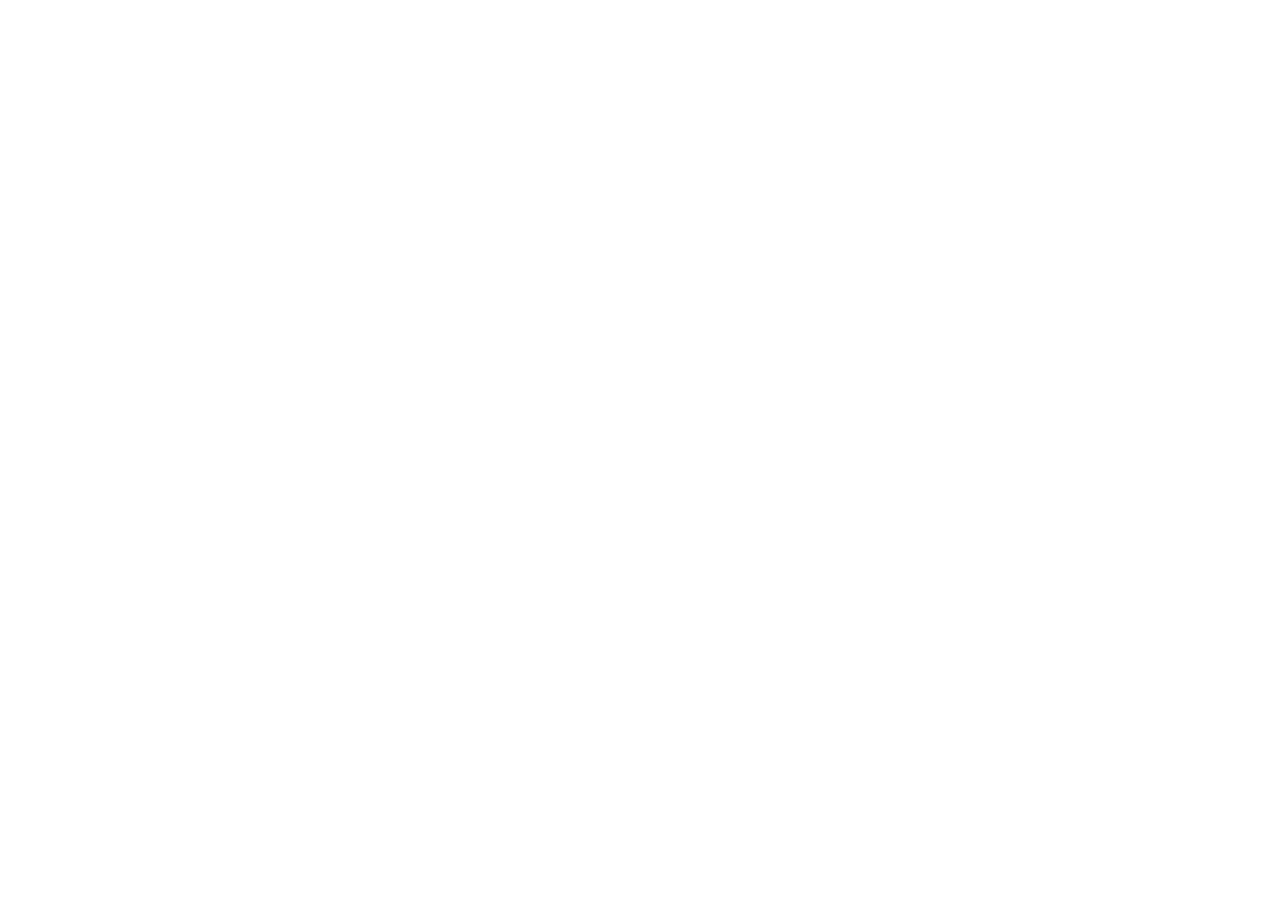
==== index.html @ a94cb3b7 "Add files via upload" ====
<!DOCTYPE html>
  <html lang="en">
    <head>
      
      <meta charset="UTF-8" />
      <meta name="viewport" content="width=device-width, initial-scale=1.0" />
      <title>Rediseño de página web</title>
      <meta name="description" content="Transform your construction business&#39;s online presence with a modern, responsive website that enhances user experience, boosts conversions, and showcases your projects." />
      <meta name="robots" content="noindex, nofollow" />
      <style>html, body { height: 100%; margin: 0; } #root { height: 100%; }</style>
      
    </head>

    <body>
      
      <div id="root"></div>
      <script type="module" src="/src/main.tsx"></script>
      
    </body>
  </html>
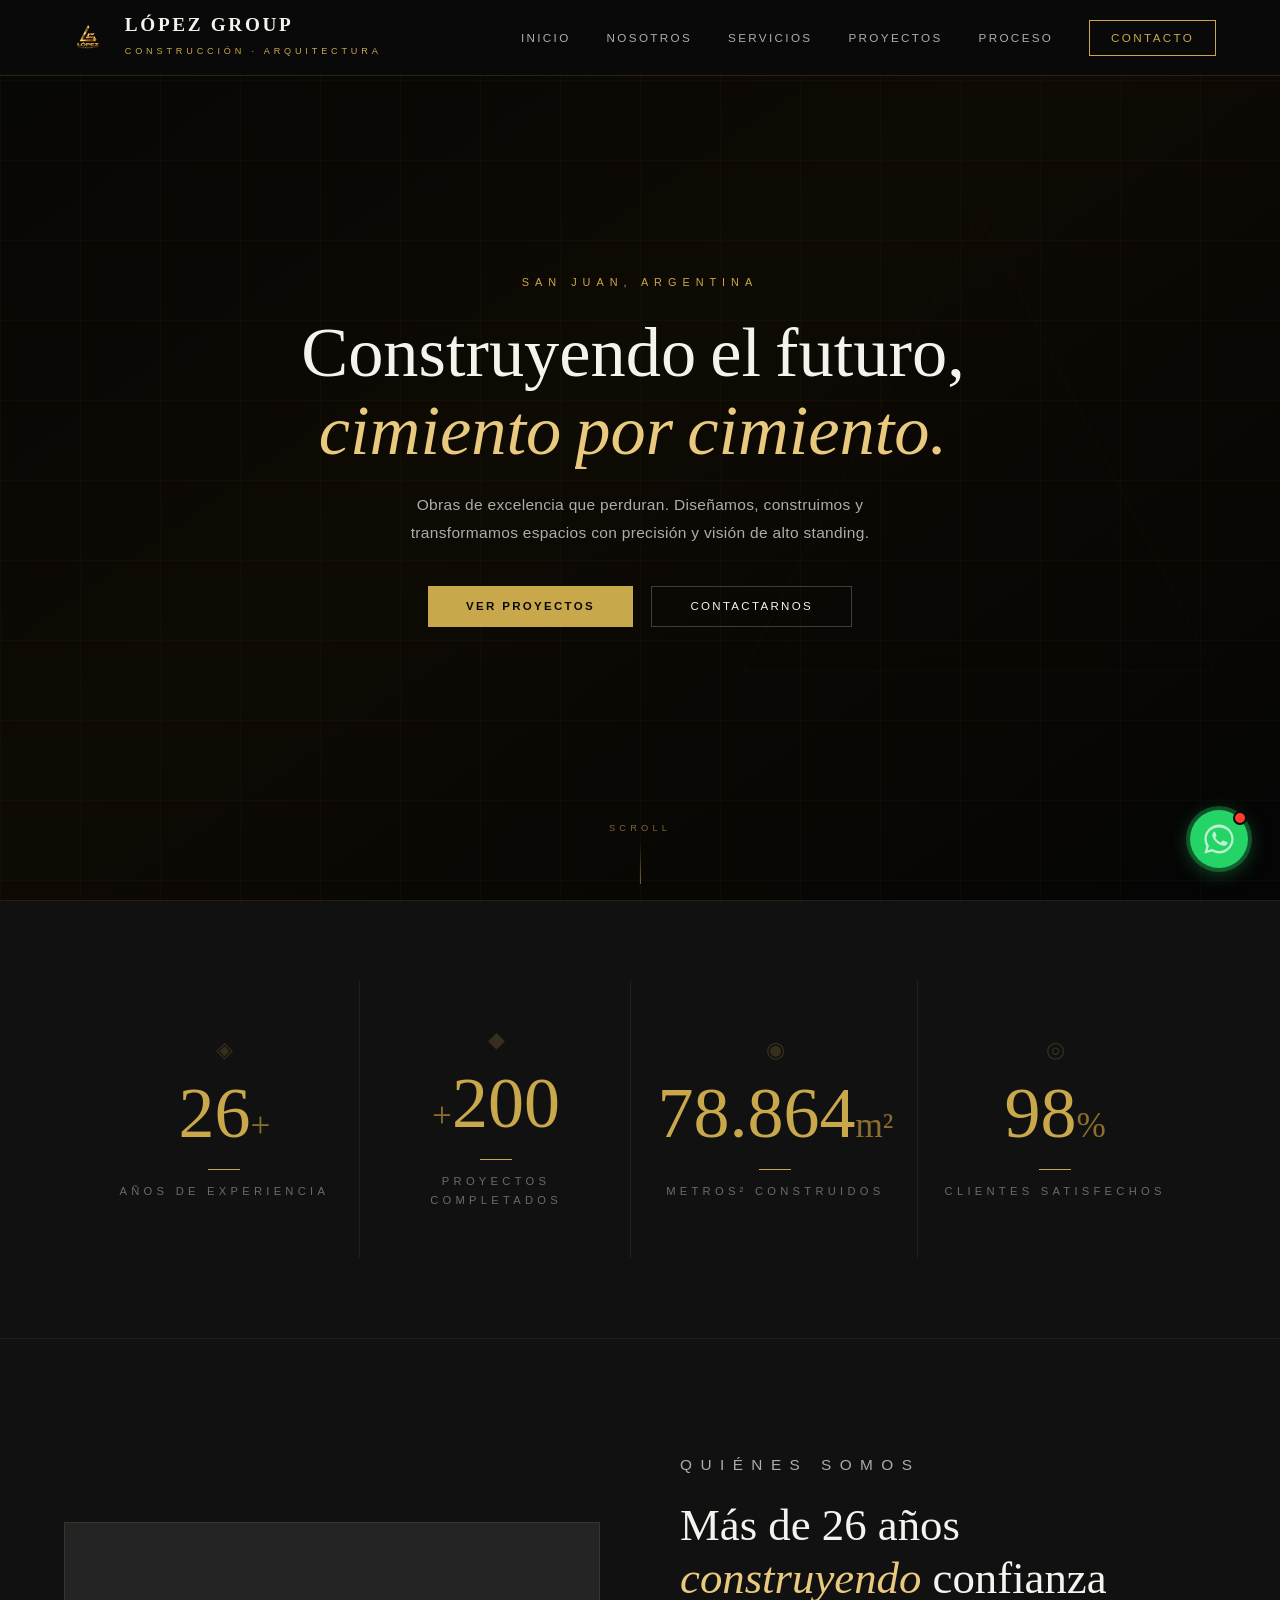
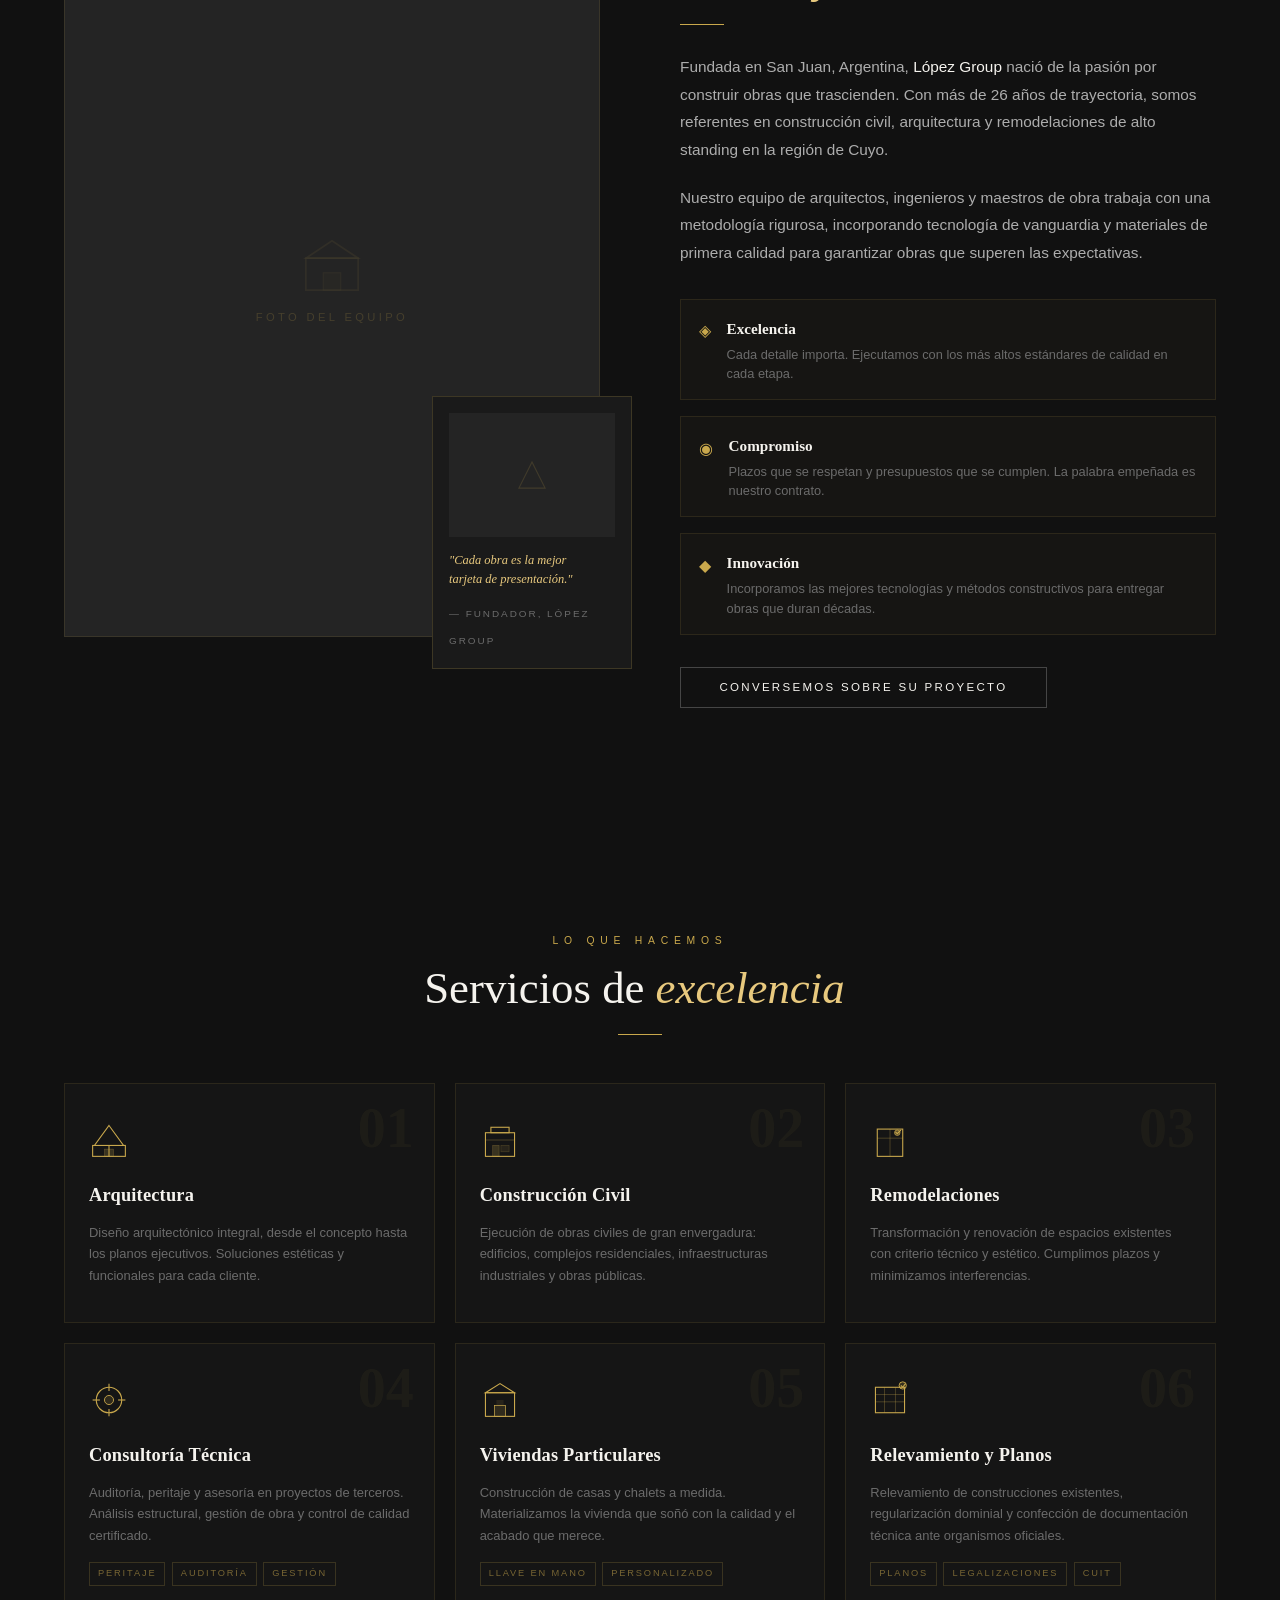
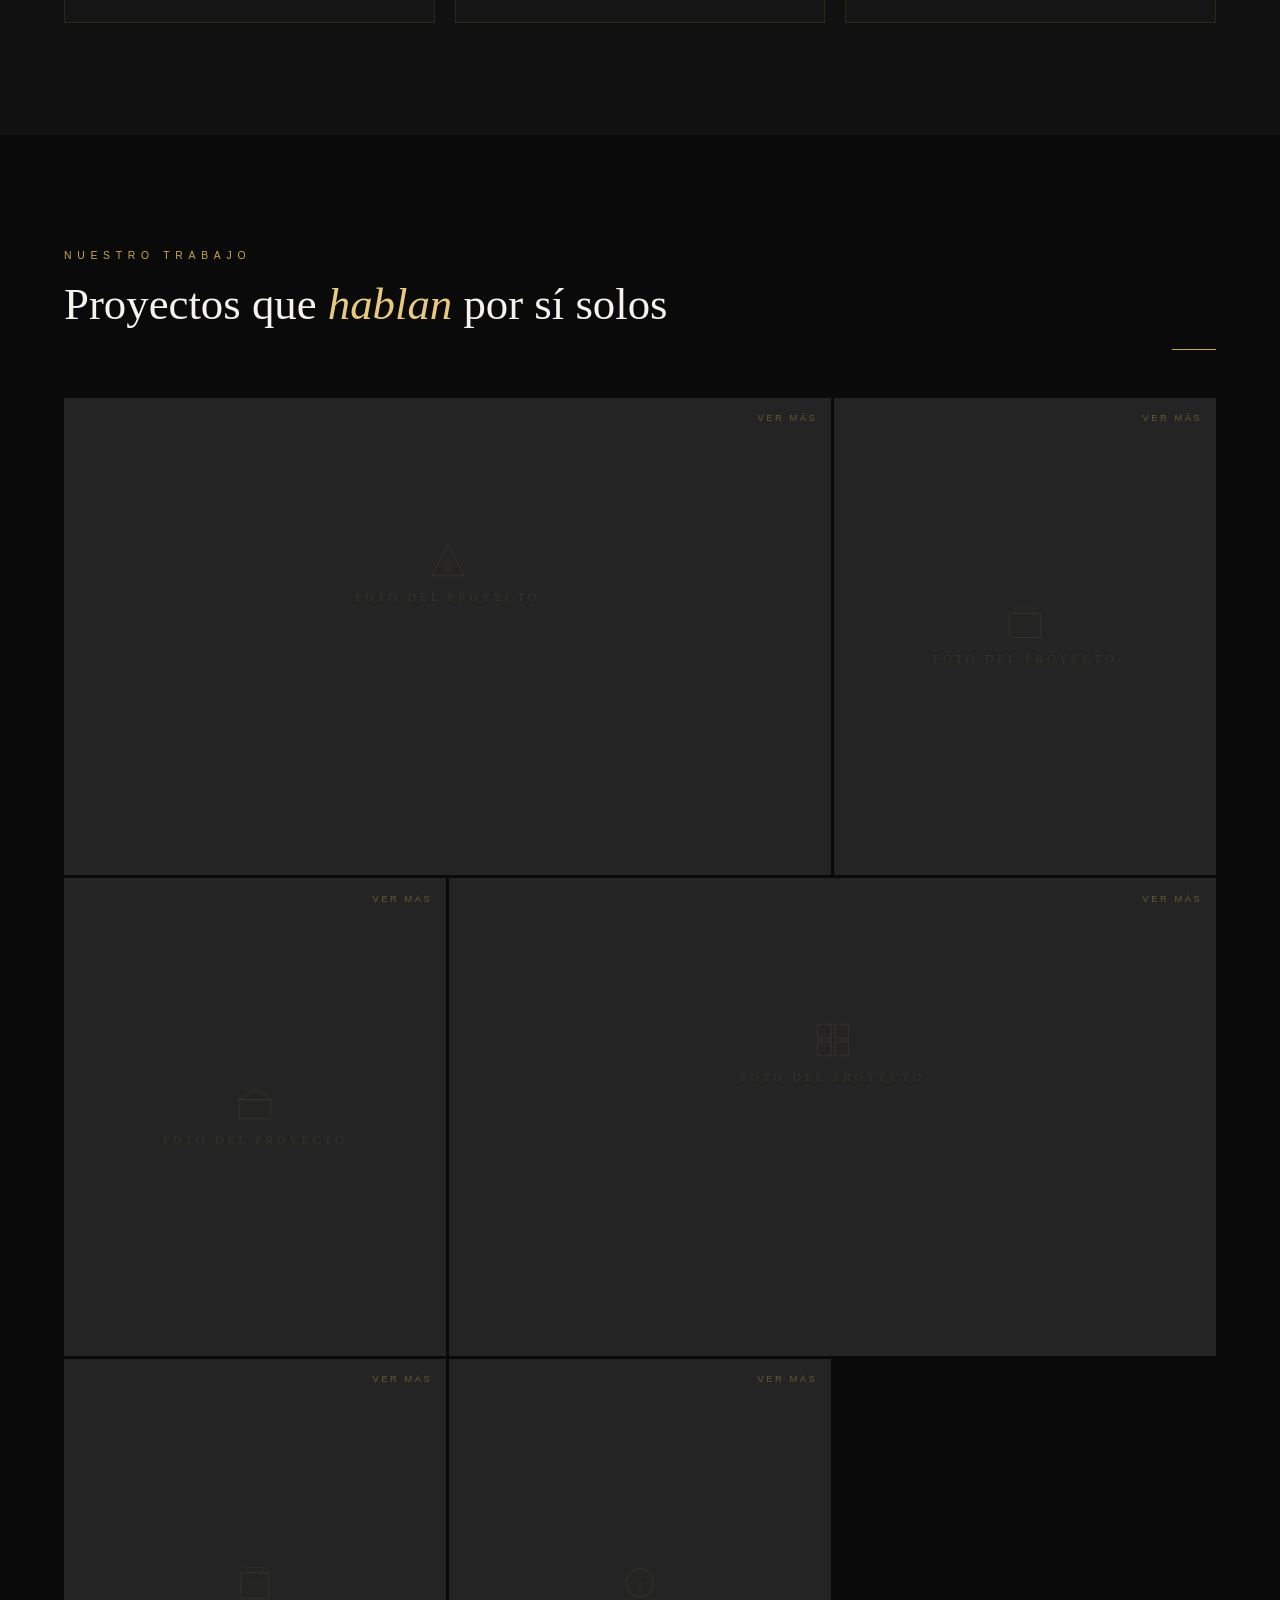
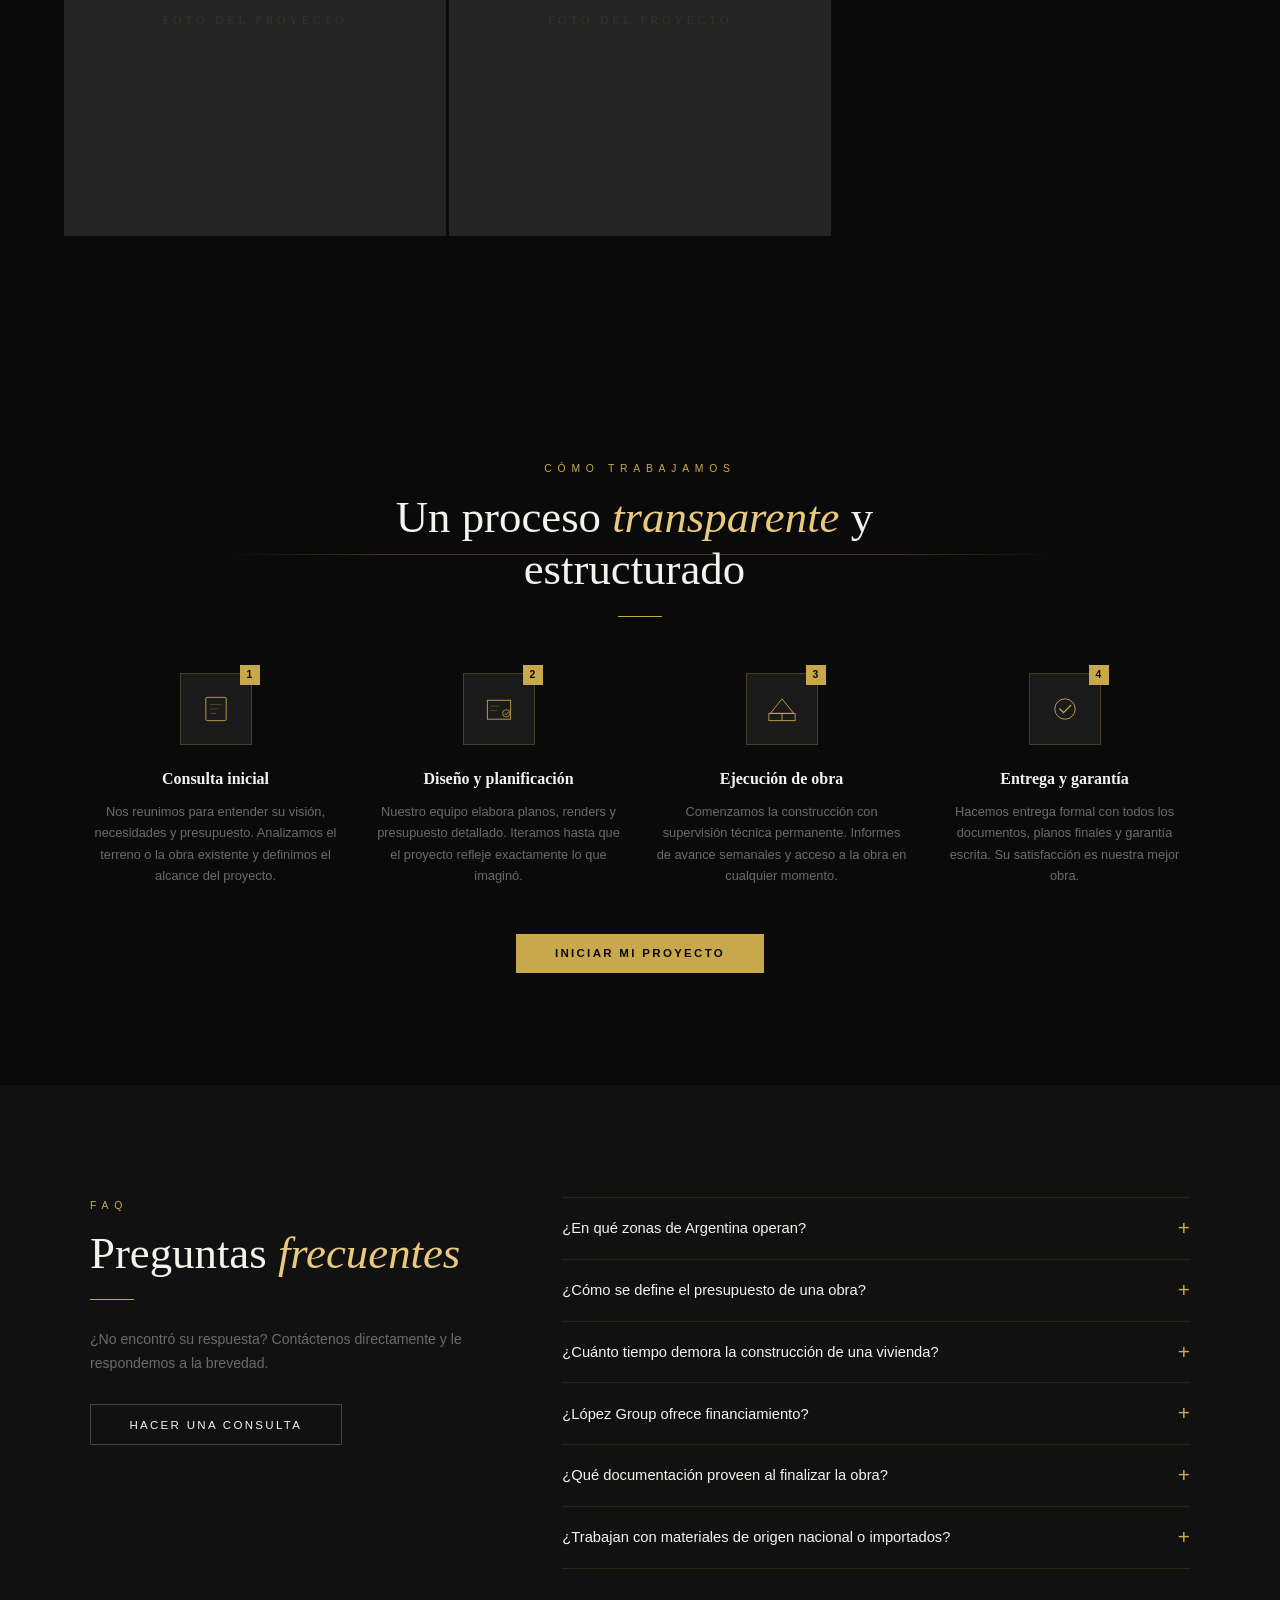
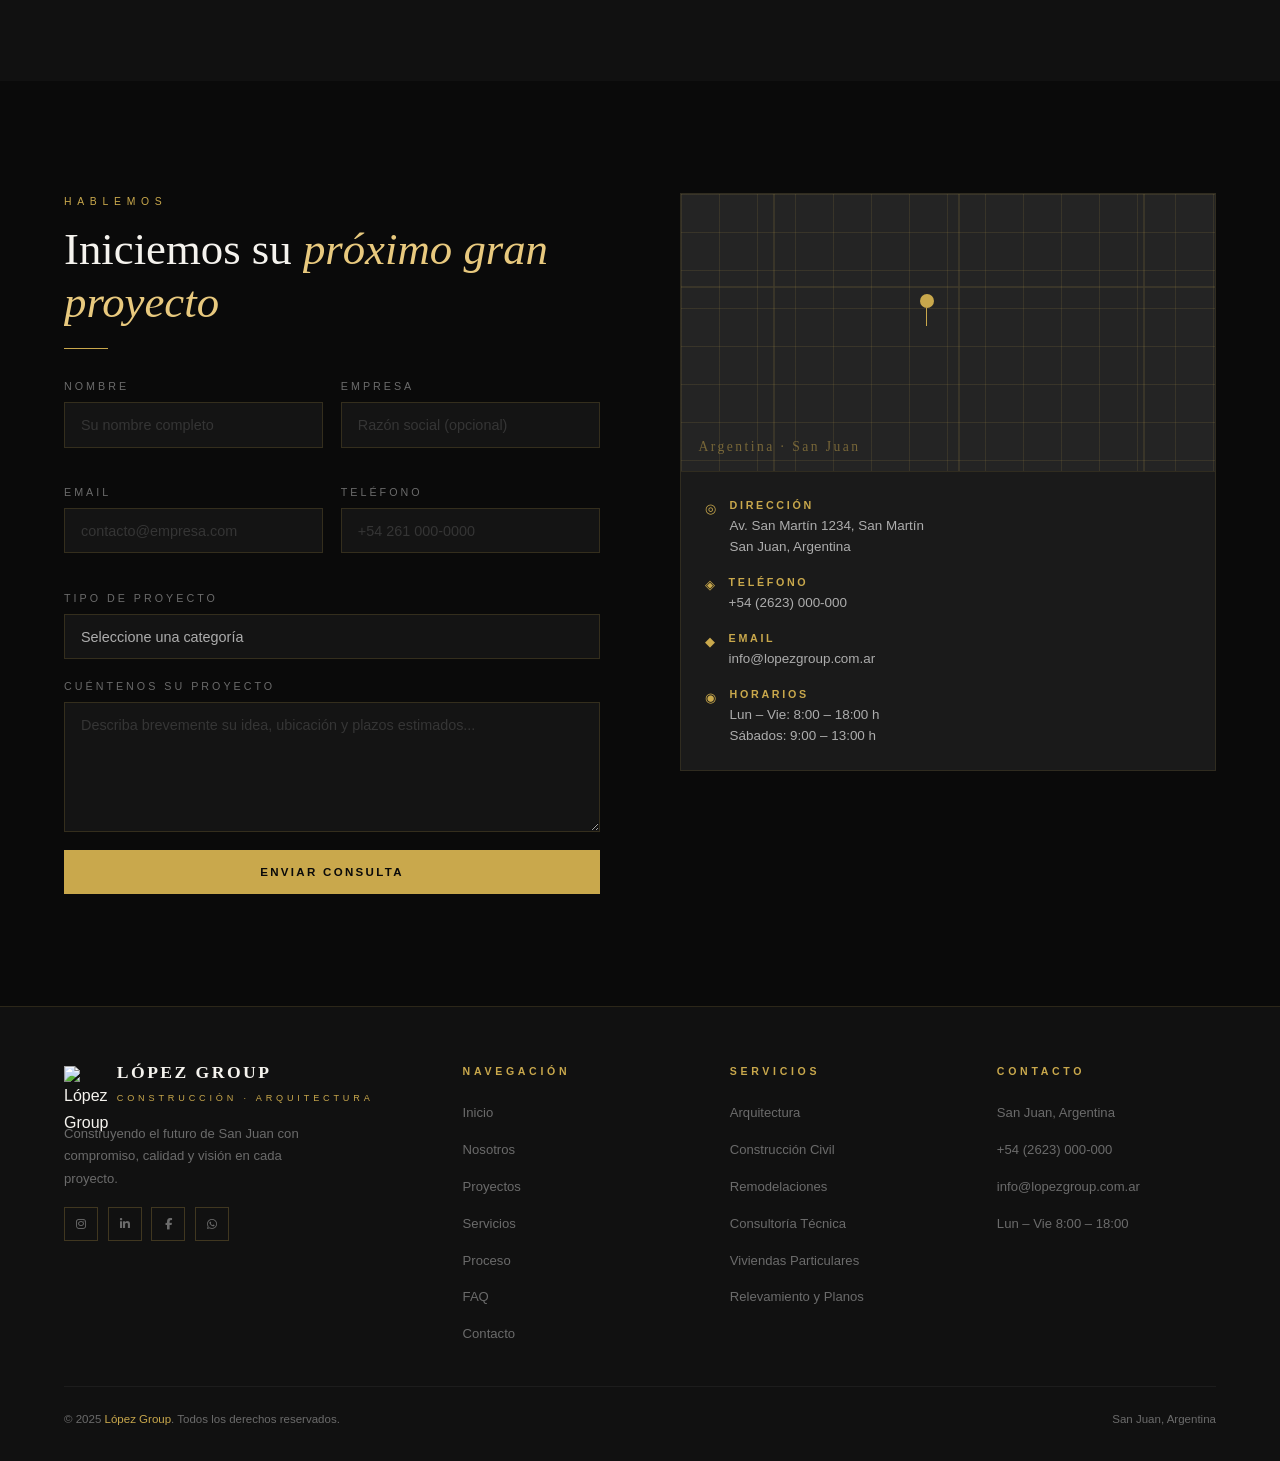
==== commit 5edf62fa: "Add files via upload" ====
--- a/index.html
+++ b/index.html
@@ -1,22 +1,1363 @@
-
-  <!DOCTYPE html>
-  <html lang="en">
-    <head>
-      
-      <meta charset="UTF-8" />
-      <meta name="viewport" content="width=device-width, initial-scale=1.0" />
-      <title>Rediseño de página web</title>
-      <meta name="description" content="Transform your construction business&#39;s online presence with a modern, responsive website that enhances user experience, boosts conversions, and showcases your projects." />
-      <meta name="robots" content="noindex, nofollow" />
-      <style>html, body { height: 100%; margin: 0; } #root { height: 100%; }</style>
-      
-    </head>
-
-    <body>
-      
-      <div id="root"></div>
-      <script type="module" src="/src/main.tsx"></script>
-      
-    </body>
-  </html>
-  +<!DOCTYPE html>
+<html lang="es">
+<head>
+  <meta charset="UTF-8">
+  <meta name="viewport" content="width=device-width, initial-scale=1.0">
+  <meta name="description" content="López Group — Construcción y Arquitectura de alto standing en Mendoza, Argentina.">
+  <title>López Group | Construcción & Arquitectura · Mendoza</title>
+  <link rel="icon" type="image/png" href="lpgrup.png">
+  <link rel="stylesheet" href="https://cdnjs.cloudflare.com/ajax/libs/font-awesome/6.5.0/css/all.min.css">
+  <link rel="stylesheet" href="estilo.css">
+  <link rel="preconnect" href="https://fonts.googleapis.com">
+  <link rel="preconnect" href="https://fonts.gstatic.com" crossorigin>
+  <!-- Playfair Display — títulos premium con personalidad -->
+  <!-- Inter — cuerpo moderno, clarísima en cualquier tamaño -->
+  <link href="https://fonts.googleapis.com/css2?family=Playfair+Display:ital,wght@0,400;0,500;0,600;0,700;1,400;1,600&family=Inter:wght@300;400;500;600&display=swap" rel="stylesheet">
+</head>
+<body class="loading">
+
+<!-- PRELOADER -->
+<div id="preloader" role="status" aria-label="Cargando López Group">
+  <div class="pl-corner tl" aria-hidden="true"></div>
+  <div class="pl-corner tr" aria-hidden="true"></div>
+  <div class="pl-corner bl" aria-hidden="true"></div>
+  <div class="pl-corner br" aria-hidden="true"></div>
+  <div class="pl-logo-wrap">
+    <img src="lpgrup.png" alt="López Group" class="pl-logo" id="pl-logo">
+    <div class="pl-brand">
+      <h2>López Group</h2>
+      <span>Construcción · Arquitectura</span>
+    </div>
+  </div>
+  <div class="pl-bar-wrap" aria-hidden="true">
+    <div class="pl-bar" id="pl-bar"></div>
+  </div>
+  <p class="pl-percent" id="pl-percent" aria-hidden="true">0%</p>
+  <p class="pl-tagline" id="pl-tagline" aria-hidden="true">Calidad · Compromiso · Innovación</p>
+</div>
+
+
+<!-- ══════════════════════════════════════
+     LIGHTBOX
+══════════════════════════════════════ -->
+<!-- LIGHTBOX CON CARRUSEL
+     Al hacer click en un proyecto se abre este panel.
+     Si hay varias fotos, aparecen flechas y puntos para navegar.
+     Swipe táctil en móvil · Flechas ← → del teclado en desktop. -->
+<div id="lightbox" role="dialog" aria-modal="true" aria-label="Galería del proyecto">
+  <div class="lb-inner">
+    <button class="lb-close" onclick="closeLightbox()">✕ Cerrar</button>
+
+    <!-- Carrusel -->
+    <div class="lb-carousel" id="lb-carousel">
+      <div class="lb-track" id="lb-track"></div>
+
+      <button class="lb-arrow prev" id="lb-prev" aria-label="Foto anterior" onclick="lbNav(-1)">
+        <svg viewBox="0 0 24 24"><polyline points="15,18 9,12 15,6"/></svg>
+      </button>
+      <button class="lb-arrow next" id="lb-next" aria-label="Foto siguiente" onclick="lbNav(1)">
+        <svg viewBox="0 0 24 24"><polyline points="9,6 15,12 9,18"/></svg>
+      </button>
+
+      <div class="lb-counter" id="lb-counter"></div>
+    </div>
+
+    <!-- Puntos -->
+    <div class="lb-dots" id="lb-dots"></div>
+
+    <!-- Título y descripción -->
+    <div class="lb-caption">
+      <h3 id="lb-title"></h3>
+      <p id="lb-desc"></p>
+    </div>
+  </div>
+</div>
+
+
+<!-- ══════════════════════════════════════
+     HEADER
+══════════════════════════════════════ -->
+<header id="site-header">
+  <a class="logo-mark" href="#hero" aria-label="López Group — Inicio">
+    <div class="logo-img-wrap">
+      <img src="lpgrup.png" alt="López Group">
+    </div>
+    <div class="logo-text">
+      <h1>López Group</h1>
+      <span>Construcción · Arquitectura</span>
+    </div>
+  </a>
+  <nav id="main-nav" role="navigation" aria-label="Menú principal">
+    <a href="#hero">Inicio</a>
+    <a href="#nosotros">Nosotros</a>
+    <a href="#servicios">Servicios</a>
+    <a href="#proyectos">Proyectos</a>
+    <a href="#proceso">Proceso</a>
+    <a href="#contacto" class="nav-cta">Contacto</a>
+  </nav>
+  <button class="hamburger" id="hamburger-btn" onclick="toggleNav()" aria-label="Abrir menú" aria-expanded="false">
+    <span></span><span></span><span></span>
+  </button>
+</header>
+
+
+<!-- ══════════════════════════════════════
+     HERO
+══════════════════════════════════════ -->
+<section id="hero" aria-label="Inicio">
+  <!--
+    IMAGEN HERO REAL: agregar al <section>:
+    style="background:url('img/hero.jpg') center/cover no-repeat;"
+    y descomentar .hero-overlay
+  -->
+  <div class="hero-bg"></div>
+  <div class="hero-overlay" aria-hidden="true"></div>
+  <div class="hero-grid" aria-hidden="true"></div>
+  <div class="hero-tri-bg" aria-hidden="true">
+    <svg width="500" height="500" viewBox="0 0 500 500" fill="none">
+      <polygon points="250,18 485,475 15,475" fill="none" stroke="rgba(201,168,76,1)" stroke-width="0.7"/>
+      <polygon points="250,72 446,455 54,455" fill="none" stroke="rgba(201,168,76,0.6)" stroke-width="0.45"/>
+      <polygon points="250,126 407,435 93,435" fill="none" stroke="rgba(201,168,76,0.35)" stroke-width="0.3"/>
+    </svg>
+  </div>
+
+  <div class="hero-content">
+    <p class="hero-eyebrow">San Juan, Argentina</p>
+    <h2 class="hero-title">Construyendo el futuro,<br><em>cimiento por cimiento.</em></h2>
+    <p class="hero-sub">Obras de excelencia que perduran. Diseñamos, construimos y transformamos espacios con precisión y visión de alto standing.</p>
+    <div class="hero-actions">
+      <button class="btn-primary" onclick="goTo('proyectos')">Ver proyectos</button>
+      <button class="btn-outline" onclick="goTo('contacto')">Contactarnos</button>
+    </div>
+  </div>
+  <div class="hero-scroll" aria-hidden="true">
+    <span class="scroll-text">Scroll</span>
+    <div class="scroll-line"></div>
+  </div>
+</section>
+
+
+<!-- ══════════════════════════════════════
+     ESTADÍSTICAS — Contador animado
+     Para cambiar los números editá data-target
+══════════════════════════════════════ -->
+<section id="stats" aria-label="Estadísticas">
+  <div class="stats-inner">
+    <div class="stat-item reveal">
+      <div class="stat-icon" aria-hidden="true">◈</div>
+      <div class="stat-number" data-target="26" aria-label="26 años de experiencia">
+        0<span class="stat-suffix">+</span>
+      </div>
+      <div class="stat-line"></div>
+      <p class="stat-label">Años de experiencia</p>
+    </div>
+    <div class="stat-item reveal">
+      <div class="stat-icon" aria-hidden="true">◆</div>
+      <div class="stat-number" data-target="200" data-prefix="+" aria-label="Más de 200 proyectos">
+        <span class="stat-prefix">+</span>0
+      </div>
+      <div class="stat-line"></div>
+      <p class="stat-label">Proyectos completados</p>
+    </div>
+    <div class="stat-item reveal">
+      <div class="stat-icon" aria-hidden="true">◉</div>
+      <div class="stat-number" data-target="85000" aria-label="85000 metros cuadrados">
+        0<span class="stat-suffix">m²</span>
+      </div>
+      <div class="stat-line"></div>
+      <p class="stat-label">Metros² construidos</p>
+    </div>
+    <div class="stat-item reveal">
+      <div class="stat-icon" aria-hidden="true">◎</div>
+      <div class="stat-number" data-target="98" aria-label="98% clientes satisfechos">
+        0<span class="stat-suffix">%</span>
+      </div>
+      <div class="stat-line"></div>
+      <p class="stat-label">Clientes satisfechos</p>
+    </div>
+  </div>
+</section>
+
+
+<!-- ══════════════════════════════════════
+     NOSOTROS
+     ─────────────────────────────────────
+     Foto: reemplazá nosotros.jpg por una foto
+     real del equipo o de una obra en proceso.
+     La segunda imagen (nosotros-2.jpg) es la
+     foto pequeña de la tarjeta de cita.
+══════════════════════════════════════ -->
+<section id="nosotros" aria-labelledby="nosotros-title">
+  <div class="nosotros-inner">
+
+    <!-- Columna visual: foto principal + tarjeta de cita -->
+    <div class="nosotros-visual reveal">
+      <!-- Foto principal — reemplazá nosotros.jpg -->
+      <div class="nosotros-img-frame">
+        <div class="nosotros-img-ph" aria-hidden="true">
+          <!-- Reemplazar por: <img src="nosotros.jpg" alt="Equipo López Group en obra"> -->
+          <svg width="64" height="64" viewBox="0 0 44 44" fill="none">
+            <rect x="4" y="18" width="36" height="22" fill="none" stroke="rgba(201,168,76,0.4)" stroke-width="1.2"/>
+            <polygon points="4,18 22,6 40,18" fill="none" stroke="rgba(201,168,76,0.4)" stroke-width="1.2"/>
+            <rect x="16" y="28" width="12" height="12" fill="rgba(201,168,76,0.12)" stroke="rgba(201,168,76,0.3)" stroke-width="0.8"/>
+          </svg>
+          <span>Foto del equipo</span>
+        </div>
+        <!-- Esquinas doradas decorativas -->
+        <div class="nos-corner tl" aria-hidden="true"></div>
+        <div class="nos-corner br" aria-hidden="true"></div>
+      </div>
+
+      <!-- Tarjeta de cita del fundador -->
+      <div class="nosotros-quote-card">
+        <div class="nosotros-quote-img">
+          <!-- Reemplazar por: <img src="nosotros-2.jpg" alt="Detalle de obra"> -->
+          <div class="nosotros-img-ph small" aria-hidden="true">
+            <svg width="32" height="32" viewBox="0 0 44 44" fill="none">
+              <polygon points="22,4 40,40 4,40" fill="none" stroke="rgba(201,168,76,0.5)" stroke-width="1.5"/>
+            </svg>
+          </div>
+        </div>
+        <blockquote>
+          <p>"Cada obra es la mejor<br>tarjeta de presentación."</p>
+          <cite>— Fundador, López Group</cite>
+        </blockquote>
+      </div>
+    </div>
+
+    <!-- Columna texto -->
+    <div class="nosotros-text reveal">
+      <p class="section-label">Quiénes somos</p>
+      <h2 class="section-title text-reveal" id="nosotros-title">
+        Más de 26 años<br><em>construyendo</em> confianza
+      </h2>
+      <div class="gold-line"></div>
+
+      <p class="body-reveal">
+        Fundada en San Juan, Argentina, <strong>López Group</strong> nació de la pasión por
+        construir obras que trascienden. Con más de 26 años de trayectoria,
+        somos referentes en construcción civil, arquitectura y remodelaciones de
+        alto standing en la región de Cuyo.
+      </p>
+      <p class="body-reveal">
+        Nuestro equipo de arquitectos, ingenieros y maestros de obra trabaja con
+        una metodología rigurosa, incorporando tecnología de vanguardia y
+        materiales de primera calidad para garantizar obras que superen las
+        expectativas.
+      </p>
+
+      <!-- Valores -->
+      <div class="nosotros-valores">
+        <div class="valor-item reveal">
+          <div class="valor-icon" aria-hidden="true">◈</div>
+          <div>
+            <h4>Excelencia</h4>
+            <p>Cada detalle importa. Ejecutamos con los más altos estándares de calidad en cada etapa.</p>
+          </div>
+        </div>
+        <div class="valor-item reveal">
+          <div class="valor-icon" aria-hidden="true">◉</div>
+          <div>
+            <h4>Compromiso</h4>
+            <p>Plazos que se respetan y presupuestos que se cumplen. La palabra empeñada es nuestro contrato.</p>
+          </div>
+        </div>
+        <div class="valor-item reveal">
+          <div class="valor-icon" aria-hidden="true">◆</div>
+          <div>
+            <h4>Innovación</h4>
+            <p>Incorporamos las mejores tecnologías y métodos constructivos para entregar obras que duran décadas.</p>
+          </div>
+        </div>
+      </div>
+
+      <button class="btn-outline" onclick="goTo('contacto')" style="margin-top:2rem;">
+        Conversemos sobre su proyecto
+      </button>
+    </div>
+
+  </div>
+</section>
+<!-- ══════════════════════════════════════
+     SERVICIOS
+══════════════════════════════════════ -->
+<section id="servicios" aria-labelledby="servicios-title">
+  <div class="services-inner">
+    <div class="reveal sec-centered">
+      <p class="section-label">Lo que hacemos</p>
+      <h2 class="section-title text-reveal" id="servicios-title">Servicios de <em>excelencia</em></h2>
+      <div class="gold-line"></div>
+    </div>
+    <div class="services-grid">
+
+      <div class="service-card reveal">
+        <div class="service-icon" aria-hidden="true">
+          <svg viewBox="0 0 44 44" fill="none"><rect x="4" y="28" width="36" height="12" fill="none" stroke="#C9A84C" stroke-width="1.2"/><polygon points="22,6 38,28 6,28" fill="none" stroke="#C9A84C" stroke-width="1.2"/><line x1="22" y1="28" x2="22" y2="40" stroke="#C9A84C" stroke-width="1.2"/><rect x="17" y="32" width="10" height="8" fill="rgba(201,168,76,0.2)" stroke="rgba(201,168,76,0.4)" stroke-width="0.6"/></svg>
+        </div>
+        <div class="service-num" aria-hidden="true">01</div>
+        <h3>Arquitectura</h3>
+        <p>Diseño arquitectónico integral, desde el concepto hasta los planos ejecutivos. Soluciones estéticas y funcionales para cada cliente.</p>
+      </div>
+
+      <div class="service-card reveal">
+        <div class="service-icon" aria-hidden="true">
+          <svg viewBox="0 0 44 44" fill="none"><rect x="6" y="14" width="32" height="26" fill="none" stroke="#C9A84C" stroke-width="1.2"/><rect x="12" y="8" width="20" height="6" fill="none" stroke="#C9A84C" stroke-width="1.2"/><line x1="6" y1="22" x2="38" y2="22" stroke="rgba(201,168,76,0.4)" stroke-width="0.8"/><rect x="14" y="28" width="7" height="12" fill="rgba(201,168,76,0.2)" stroke="rgba(201,168,76,0.4)" stroke-width="0.6"/><rect x="23" y="28" width="9" height="7" fill="rgba(201,168,76,0.1)" stroke="rgba(201,168,76,0.3)" stroke-width="0.6"/></svg>
+        </div>
+        <div class="service-num" aria-hidden="true">02</div>
+        <h3>Construcción Civil</h3>
+        <p>Ejecución de obras civiles de gran envergadura: edificios, complejos residenciales, infraestructuras industriales y obras públicas.</p>
+      </div>
+
+      <div class="service-card reveal">
+        <div class="service-icon" aria-hidden="true">
+          <svg viewBox="0 0 44 44" fill="none"><rect x="8" y="10" width="28" height="30" fill="none" stroke="#C9A84C" stroke-width="1.2"/><line x1="8" y1="20" x2="36" y2="20" stroke="rgba(201,168,76,0.4)" stroke-width="0.8"/><line x1="22" y1="10" x2="22" y2="40" stroke="rgba(201,168,76,0.4)" stroke-width="0.8"/><circle cx="30" cy="14" r="3" fill="rgba(201,168,76,0.4)" stroke="#C9A84C" stroke-width="0.8"/><polyline points="28,13 30,15 34,11" fill="none" stroke="#C9A84C" stroke-width="1.2"/></svg>
+        </div>
+        <div class="service-num" aria-hidden="true">03</div>
+        <h3>Remodelaciones</h3>
+        <p>Transformación y renovación de espacios existentes con criterio técnico y estético. Cumplimos plazos y minimizamos interferencias.</p>
+      </div>
+
+      <div class="service-card reveal">
+        <div class="service-icon" aria-hidden="true">
+          <svg viewBox="0 0 44 44" fill="none"><circle cx="22" cy="22" r="14" fill="none" stroke="#C9A84C" stroke-width="1.2"/><circle cx="22" cy="22" r="5" fill="rgba(201,168,76,0.15)" stroke="#C9A84C" stroke-width="1"/><line x1="22" y1="4" x2="22" y2="12" stroke="#C9A84C" stroke-width="1.2"/><line x1="22" y1="32" x2="22" y2="40" stroke="#C9A84C" stroke-width="1.2"/><line x1="4" y1="22" x2="12" y2="22" stroke="#C9A84C" stroke-width="1.2"/><line x1="32" y1="22" x2="40" y2="22" stroke="#C9A84C" stroke-width="1.2"/></svg>
+        </div>
+        <div class="service-num" aria-hidden="true">04</div>
+        <h3>Consultoría Técnica</h3>
+        <p>Auditoría, peritaje y asesoría en proyectos de terceros. Análisis estructural, gestión de obra y control de calidad certificado.</p>
+        <div class="service-tags"><span>Peritaje</span><span>Auditoría</span><span>Gestión</span></div>
+      </div>
+
+      <!-- Servicio 5 -->
+      <div class="service-card reveal">
+        <div class="service-icon" aria-hidden="true">
+          <svg viewBox="0 0 44 44" fill="none"><rect x="6" y="14" width="32" height="26" fill="none" stroke="#C9A84C" stroke-width="1.2"/><polygon points="6,14 22,4 38,14" fill="none" stroke="#C9A84C" stroke-width="1.2"/><rect x="16" y="28" width="12" height="12" fill="rgba(201,168,76,0.15)" stroke="#C9A84C" stroke-width="0.8"/><rect x="18" y="22" width="8" height="6" fill="rgba(201,168,76,0.1)"/></svg>
+        </div>
+        <div class="service-num" aria-hidden="true">05</div>
+        <h3>Viviendas Particulares</h3>
+        <p>Construcción de casas y chalets a medida. Materializamos la vivienda que soñó con la calidad y el acabado que merece.</p>
+        <div class="service-tags"><span>Llave en mano</span><span>Personalizado</span></div>
+      </div>
+
+      <!-- Servicio 6 -->
+      <div class="service-card reveal">
+        <div class="service-icon" aria-hidden="true">
+          <svg viewBox="0 0 44 44" fill="none"><rect x="6" y="8" width="32" height="28" fill="none" stroke="#C9A84C" stroke-width="1.2"/><line x1="6" y1="16" x2="38" y2="16" stroke="rgba(201,168,76,0.4)" stroke-width="0.8"/><line x1="6" y1="24" x2="38" y2="24" stroke="rgba(201,168,76,0.4)" stroke-width="0.8"/><line x1="16" y1="8" x2="16" y2="36" stroke="rgba(201,168,76,0.4)" stroke-width="0.8"/><line x1="28" y1="8" x2="28" y2="36" stroke="rgba(201,168,76,0.4)" stroke-width="0.8"/><circle cx="36" cy="6" r="4" fill="rgba(201,168,76,0.2)" stroke="#C9A84C" stroke-width="1"/><polyline points="34,6 36,8 39,4" fill="none" stroke="#C9A84C" stroke-width="1.2"/></svg>
+        </div>
+        <div class="service-num" aria-hidden="true">06</div>
+        <h3>Relevamiento y Planos</h3>
+        <p>Relevamiento de construcciones existentes, regularización dominial y confección de documentación técnica ante organismos oficiales.</p>
+        <div class="service-tags"><span>Planos</span><span>Legalizaciones</span><span>CUIT</span></div>
+      </div>
+
+    </div>
+  </div>
+</section>
+
+
+<!-- ══════════════════════════════════════
+     PROYECTOS
+     ─────────────────────────────────────
+     CÓMO AGREGAR PROYECTOS:
+     Copiá el bloque <article class="project-card">
+     y modificá estos 4 datos:
+       1. onclick → nombre y descripción
+       2. <img src="..."> → ruta a la foto
+       3. .project-tag → categoría
+       4. .project-name y .project-desc → título y detalle
+     El grid se acomoda automáticamente.
+══════════════════════════════════════ -->
+<section id="proyectos" aria-labelledby="proyectos-title">
+  <div class="projects-header reveal">
+    <div>
+      <p class="section-label">Nuestro trabajo</p>
+      <h2 class="section-title text-reveal" id="proyectos-title">Proyectos que <em>hablan</em><br>por sí solos</h2>
+    </div>
+    <div class="gold-line" style="margin:0;align-self:flex-end;"></div>
+  </div>
+
+  <div class="projects-grid" id="projects-grid">
+
+    <!--
+    ╔══════════════════════════════════╗
+    ║  PROYECTO 1 — ANCHO (destacado) ║
+    ╚══════════════════════════════════╝
+    Reemplazá el src de <img> por la foto real.
+    Si no tenés foto aún, dejá el bloque .project-img-ph.
+    -->
+    <article class="project-card"
+      data-title="Nombre del Proyecto 1" data-desc="Descripción breve del proyecto: tipo de obra, ubicación, año." data-images='["","",""]' onclick="openGallery(this)"
+      tabindex="0" role="button" aria-label="Ver Proyecto 1">
+      <div class="project-img">
+        <!--
+          CON FOTO: <img src="img/proyecto-1.jpg" alt="Nombre del proyecto">
+          SIN FOTO: dejar el bloque project-img-ph de abajo
+        -->
+        <div class="project-img-ph" aria-hidden="true">
+          <svg width="38" height="38" viewBox="0 0 44 44" fill="none"><polygon points="22,4 40,40 4,40" fill="none" stroke="rgba(201,168,76,0.8)" stroke-width="1.5"/><rect x="16" y="24" width="12" height="14" fill="rgba(201,168,76,0.25)"/></svg>
+          <span>Foto del proyecto</span>
+        </div>
+      </div>
+      <div class="project-overlay">
+        <span class="project-tag">Categoría · Año</span>
+        <p class="project-name">Nombre del Proyecto 1</p>
+        <p class="project-desc">Descripción breve · Ubicación · Año</p>
+      </div>
+      <span class="project-hint">Ver más</span>
+    </article>
+
+    <!--
+    ╔══════════════════════════════════╗
+    ║  PROYECTO 2 — VERTICAL          ║
+    ╚══════════════════════════════════╝
+    -->
+    <article class="project-card"
+      data-title="Nombre del Proyecto 2" data-desc="Descripción breve del proyecto: tipo de obra, ubicación, año." data-images='["","",""]' onclick="openGallery(this)"
+      tabindex="0" role="button" aria-label="Ver Proyecto 2">
+      <div class="project-img">
+        <div class="project-img-ph" aria-hidden="true">
+          <svg width="38" height="38" viewBox="0 0 44 44" fill="none"><rect x="4" y="12" width="36" height="28" fill="none" stroke="rgba(201,168,76,0.8)" stroke-width="1.5"/><rect x="10" y="6" width="24" height="6" fill="none" stroke="rgba(201,168,76,0.6)" stroke-width="1"/></svg>
+          <span>Foto del proyecto</span>
+        </div>
+      </div>
+      <div class="project-overlay">
+        <span class="project-tag">Categoría · Año</span>
+        <p class="project-name">Nombre del Proyecto 2</p>
+        <p class="project-desc">Descripción breve · Ubicación · Año</p>
+      </div>
+      <span class="project-hint">Ver más</span>
+    </article>
+
+    <!--
+    ╔══════════════════════════════════╗
+    ║  PROYECTO 3 — VERTICAL          ║
+    ╚══════════════════════════════════╝
+    -->
+    <article class="project-card"
+      data-title="Nombre del Proyecto 3" data-desc="Descripción breve del proyecto: tipo de obra, ubicación, año." data-images='["","",""]' onclick="openGallery(this)"
+      tabindex="0" role="button" aria-label="Ver Proyecto 3">
+      <div class="project-img">
+        <div class="project-img-ph" aria-hidden="true">
+          <svg width="38" height="38" viewBox="0 0 44 44" fill="none"><rect x="4" y="18" width="36" height="22" fill="none" stroke="rgba(201,168,76,0.8)" stroke-width="1.5"/><polygon points="4,18 22,6 40,18" fill="none" stroke="rgba(201,168,76,0.8)" stroke-width="1.5"/></svg>
+          <span>Foto del proyecto</span>
+        </div>
+      </div>
+      <div class="project-overlay">
+        <span class="project-tag">Categoría · Año</span>
+        <p class="project-name">Nombre del Proyecto 3</p>
+        <p class="project-desc">Descripción breve · Ubicación · Año</p>
+      </div>
+      <span class="project-hint">Ver más</span>
+    </article>
+
+    <!--
+    ╔══════════════════════════════════╗
+    ║  PROYECTO 4 — ANCHO (destacado) ║
+    ╚══════════════════════════════════╝
+    -->
+    <article class="project-card"
+      data-title="Nombre del Proyecto 4" data-desc="Descripción breve del proyecto: tipo de obra, ubicación, año." data-images='["","",""]' onclick="openGallery(this)"
+      tabindex="0" role="button" aria-label="Ver Proyecto 4">
+      <div class="project-img">
+        <div class="project-img-ph" aria-hidden="true">
+          <svg width="38" height="38" viewBox="0 0 44 44" fill="none"><rect x="4" y="4" width="16" height="16" fill="none" stroke="rgba(201,168,76,0.8)" stroke-width="1.5"/><rect x="24" y="4" width="16" height="16" fill="none" stroke="rgba(201,168,76,0.8)" stroke-width="1.5"/><rect x="4" y="24" width="16" height="16" fill="none" stroke="rgba(201,168,76,0.8)" stroke-width="1.5"/><rect x="24" y="24" width="16" height="16" fill="none" stroke="rgba(201,168,76,0.8)" stroke-width="1.5"/></svg>
+          <span>Foto del proyecto</span>
+        </div>
+      </div>
+      <div class="project-overlay">
+        <span class="project-tag">Categoría · Año</span>
+        <p class="project-name">Nombre del Proyecto 4</p>
+        <p class="project-desc">Descripción breve · Ubicación · Año</p>
+      </div>
+      <span class="project-hint">Ver más</span>
+    </article>
+
+    <!--
+    ╔══════════════════════════════════╗
+    ║  PROYECTO 5 — VERTICAL          ║
+    ╚══════════════════════════════════╝
+    -->
+    <article class="project-card"
+      data-title="Nombre del Proyecto 5" data-desc="Descripción breve del proyecto: tipo de obra, ubicación, año." data-images='["","",""]' onclick="openGallery(this)"
+      tabindex="0" role="button" aria-label="Ver Proyecto 5">
+      <div class="project-img">
+        <div class="project-img-ph" aria-hidden="true">
+          <svg width="38" height="38" viewBox="0 0 44 44" fill="none"><rect x="6" y="10" width="32" height="30" fill="none" stroke="rgba(201,168,76,0.8)" stroke-width="1.5"/><rect x="12" y="4" width="20" height="6" fill="none" stroke="rgba(201,168,76,0.6)" stroke-width="1"/><line x1="6" y1="22" x2="38" y2="22" stroke="rgba(201,168,76,0.35)" stroke-width="0.8"/></svg>
+          <span>Foto del proyecto</span>
+        </div>
+      </div>
+      <div class="project-overlay">
+        <span class="project-tag">Categoría · Año</span>
+        <p class="project-name">Nombre del Proyecto 5</p>
+        <p class="project-desc">Descripción breve · Ubicación · Año</p>
+      </div>
+      <span class="project-hint">Ver más</span>
+    </article>
+
+    <!--
+    ╔══════════════════════════════════╗
+    ║  PROYECTO 6 — VERTICAL          ║
+    ╚══════════════════════════════════╝
+    -->
+    <article class="project-card"
+      data-title="Nombre del Proyecto 6" data-desc="Descripción breve del proyecto: tipo de obra, ubicación, año." data-images='["","",""]' onclick="openGallery(this)"
+      tabindex="0" role="button" aria-label="Ver Proyecto 6">
+      <div class="project-img">
+        <div class="project-img-ph" aria-hidden="true">
+          <svg width="38" height="38" viewBox="0 0 44 44" fill="none"><circle cx="22" cy="22" r="16" fill="none" stroke="rgba(201,168,76,0.8)" stroke-width="1.5"/><line x1="22" y1="6" x2="22" y2="38" stroke="rgba(201,168,76,0.4)" stroke-width="0.8"/><line x1="6" y1="22" x2="38" y2="22" stroke="rgba(201,168,76,0.4)" stroke-width="0.8"/></svg>
+          <span>Foto del proyecto</span>
+        </div>
+      </div>
+      <div class="project-overlay">
+        <span class="project-tag">Categoría · Año</span>
+        <p class="project-name">Nombre del Proyecto 6</p>
+        <p class="project-desc">Descripción breve · Ubicación · Año</p>
+      </div>
+      <span class="project-hint">Ver más</span>
+    </article>
+
+    <!--
+    ══════════════════════════════════════
+    AGREGAR MÁS PROYECTOS: copiá un bloque
+    <article class="project-card"> de arriba.
+    El patrón grande/vertical/vertical se repite
+    automáticamente por CSS.
+    ══════════════════════════════════════
+    -->
+
+  </div>
+</section>
+
+
+
+
+<!-- ══════════════════════════════════════
+     PROCESO DE TRABAJO
+══════════════════════════════════════ -->
+<section id="proceso" aria-labelledby="proceso-title">
+  <div class="proceso-inner">
+    <div class="reveal sec-centered">
+      <p class="section-label">Cómo trabajamos</p>
+      <h2 class="section-title text-reveal" id="proceso-title">
+        Un proceso <em>transparente</em> y estructurado
+      </h2>
+      <div class="gold-line"></div>
+    </div>
+
+    <div class="proceso-grid">
+
+      <div class="proceso-step reveal">
+        <div class="proceso-icon-wrap">
+          <span class="proceso-num">1</span>
+          <div class="proceso-icon" aria-hidden="true">
+            <svg viewBox="0 0 44 44" fill="none">
+              <rect x="8" y="6" width="28" height="32" rx="2" fill="none" stroke="#C9A84C" stroke-width="1.2"/>
+              <line x1="14" y1="16" x2="30" y2="16" stroke="rgba(201,168,76,0.5)" stroke-width="0.8"/>
+              <line x1="14" y1="22" x2="26" y2="22" stroke="rgba(201,168,76,0.5)" stroke-width="0.8"/>
+              <line x1="14" y1="28" x2="22" y2="28" stroke="rgba(201,168,76,0.5)" stroke-width="0.8"/>
+            </svg>
+          </div>
+        </div>
+        <h3>Consulta inicial</h3>
+        <p>Nos reunimos para entender su visión, necesidades y presupuesto. Analizamos el terreno o la obra existente y definimos el alcance del proyecto.</p>
+      </div>
+
+      <div class="proceso-step reveal">
+        <div class="proceso-icon-wrap">
+          <span class="proceso-num">2</span>
+          <div class="proceso-icon" aria-hidden="true">
+            <svg viewBox="0 0 44 44" fill="none">
+              <rect x="6" y="10" width="32" height="26" fill="none" stroke="#C9A84C" stroke-width="1.2"/>
+              <line x1="10" y1="18" x2="22" y2="18" stroke="rgba(201,168,76,0.5)" stroke-width="0.8"/>
+              <line x1="10" y1="24" x2="20" y2="24" stroke="rgba(201,168,76,0.5)" stroke-width="0.8"/>
+              <circle cx="32" cy="28" r="5" fill="none" stroke="#C9A84C" stroke-width="1"/>
+              <polyline points="30,28 32,30 35,26" fill="none" stroke="#C9A84C" stroke-width="1.2"/>
+            </svg>
+          </div>
+        </div>
+        <h3>Diseño y planificación</h3>
+        <p>Nuestro equipo elabora planos, renders y presupuesto detallado. Iteramos hasta que el proyecto refleje exactamente lo que imaginó.</p>
+      </div>
+
+      <div class="proceso-step reveal">
+        <div class="proceso-icon-wrap">
+          <span class="proceso-num">3</span>
+          <div class="proceso-icon" aria-hidden="true">
+            <svg viewBox="0 0 44 44" fill="none">
+              <rect x="4" y="28" width="36" height="10" fill="none" stroke="#C9A84C" stroke-width="1.2"/>
+              <polygon points="22,8 38,28 6,28" fill="none" stroke="#C9A84C" stroke-width="1.2"/>
+              <line x1="22" y1="28" x2="22" y2="38" stroke="#C9A84C" stroke-width="1.2"/>
+            </svg>
+          </div>
+        </div>
+        <h3>Ejecución de obra</h3>
+        <p>Comenzamos la construcción con supervisión técnica permanente. Informes de avance semanales y acceso a la obra en cualquier momento.</p>
+      </div>
+
+      <div class="proceso-step reveal">
+        <div class="proceso-icon-wrap">
+          <span class="proceso-num">4</span>
+          <div class="proceso-icon" aria-hidden="true">
+            <svg viewBox="0 0 44 44" fill="none">
+              <circle cx="22" cy="22" r="14" fill="none" stroke="#C9A84C" stroke-width="1.2"/>
+              <polyline points="15,22 20,27 30,17" fill="none" stroke="#C9A84C" stroke-width="1.8" stroke-linecap="round" stroke-linejoin="round"/>
+            </svg>
+          </div>
+        </div>
+        <h3>Entrega y garantía</h3>
+        <p>Hacemos entrega formal con todos los documentos, planos finales y garantía escrita. Su satisfacción es nuestra mejor obra.</p>
+      </div>
+
+    </div>
+
+    <!-- Línea conectora (decorativa, solo desktop) -->
+    <div class="proceso-line" aria-hidden="true"></div>
+
+    <div class="reveal" style="text-align:center; margin-top:3rem;">
+      <button class="btn-primary" onclick="goTo('contacto')">Iniciar mi proyecto</button>
+    </div>
+  </div>
+</section>
+
+
+<!-- ══════════════════════════════════════
+     FAQ — PREGUNTAS FRECUENTES
+══════════════════════════════════════ -->
+<section id="faq" aria-labelledby="faq-title">
+  <div class="faq-inner">
+
+    <!-- Columna izquierda: título sticky -->
+    <div class="faq-left reveal">
+      <p class="section-label">FAQ</p>
+      <h2 class="section-title text-reveal" id="faq-title">
+        Preguntas <em>frecuentes</em>
+      </h2>
+      <div class="gold-line"></div>
+      <p class="faq-sub">¿No encontró su respuesta? Contáctenos directamente y le respondemos a la brevedad.</p>
+      <button class="btn-outline" onclick="goTo('contacto')" style="margin-top:1.75rem;">
+        Hacer una consulta
+      </button>
+    </div>
+
+    <!-- Columna derecha: acordeón -->
+    <div class="faq-accordion">
+
+      <div class="faq-item reveal">
+        <button class="faq-q" onclick="toggleFaq(this)" aria-expanded="false">
+          <span>¿En qué zonas de Argentina operan?</span>
+          <span class="faq-icon" aria-hidden="true">+</span>
+        </button>
+        <div class="faq-a">
+          <p>Operamos principalmente en San Juan y la región de Cuyo. Para proyectos de gran envergadura también nos desplazamos a otras provincias. Consultenos por su caso particular.</p>
+        </div>
+      </div>
+
+      <div class="faq-item reveal">
+        <button class="faq-q" onclick="toggleFaq(this)" aria-expanded="false">
+          <span>¿Cómo se define el presupuesto de una obra?</span>
+          <span class="faq-icon" aria-hidden="true">+</span>
+        </button>
+        <div class="faq-a">
+          <p>El presupuesto se elabora luego de la consulta inicial y relevamiento. Incluye materiales, mano de obra, plazos y contingencias. Siempre es detallado y por escrito, sin sorpresas.</p>
+        </div>
+      </div>
+
+      <div class="faq-item reveal">
+        <button class="faq-q" onclick="toggleFaq(this)" aria-expanded="false">
+          <span>¿Cuánto tiempo demora la construcción de una vivienda?</span>
+          <span class="faq-icon" aria-hidden="true">+</span>
+        </button>
+        <div class="faq-a">
+          <p>Depende de la superficie y complejidad. Una vivienda estándar de 120 m² demora entre 8 y 12 meses. Damos un cronograma detallado antes de comenzar y lo cumplimos.</p>
+        </div>
+      </div>
+
+      <div class="faq-item reveal">
+        <button class="faq-q" onclick="toggleFaq(this)" aria-expanded="false">
+          <span>¿López Group ofrece financiamiento?</span>
+          <span class="faq-icon" aria-hidden="true">+</span>
+        </button>
+        <div class="faq-a">
+          <p>Trabajamos con planes de pago por etapas de avance de obra. También asesoramos sobre créditos hipotecarios y opciones de financiamiento disponibles según el perfil del cliente.</p>
+        </div>
+      </div>
+
+      <div class="faq-item reveal">
+        <button class="faq-q" onclick="toggleFaq(this)" aria-expanded="false">
+          <span>¿Qué documentación proveen al finalizar la obra?</span>
+          <span class="faq-icon" aria-hidden="true">+</span>
+        </button>
+        <div class="faq-a">
+          <p>Entregamos planos finales conforme a obra, certificados de fin de obra, documentación ante AFIP y organismos municipales, garantía escrita por defectos constructivos y manual de mantenimiento.</p>
+        </div>
+      </div>
+
+      <div class="faq-item reveal">
+        <button class="faq-q" onclick="toggleFaq(this)" aria-expanded="false">
+          <span>¿Trabajan con materiales de origen nacional o importados?</span>
+          <span class="faq-icon" aria-hidden="true">+</span>
+        </button>
+        <div class="faq-a">
+          <p>Priorizamos materiales nacionales de primera línea. Para acabados especiales o a pedido del cliente, trabajamos con materiales importados de proveedores certificados. Siempre transparentamos el costo.</p>
+        </div>
+      </div>
+
+    </div>
+  </div>
+</section>
+
+
+<!-- ══════════════════════════════════════
+     CONTACTO
+══════════════════════════════════════ -->
+<section id="contacto" aria-labelledby="contacto-title">
+  <div class="contact-inner">
+
+    <div class="reveal">
+      <p class="section-label">Hablemos</p>
+      <h2 class="section-title text-reveal" id="contacto-title">Iniciemos su <em>próximo <br>gran proyecto</em></h2>
+      <div class="gold-line"></div>
+      <!--
+        PARA ENVÍO REAL: cambiar <form onsubmit="..."> por
+        <form action="https://formspree.io/f/TU_ID" method="POST">
+        y quitar el onsubmit
+      -->
+      <form id="contact-form" onsubmit="handleSubmit(event)">
+        <div class="form-row">
+          <div class="form-group">
+            <label for="nombre">Nombre</label>
+            <input type="text" id="nombre" name="nombre" placeholder="Su nombre completo" autocomplete="name" required>
+          </div>
+          <div class="form-group">
+            <label for="empresa">Empresa</label>
+            <input type="text" id="empresa" name="empresa" placeholder="Razón social (opcional)" autocomplete="organization">
+          </div>
+        </div>
+        <div class="form-row">
+          <div class="form-group">
+            <label for="email">Email</label>
+            <input type="email" id="email" name="email" placeholder="contacto@empresa.com" autocomplete="email" required>
+          </div>
+          <div class="form-group">
+            <label for="telefono">Teléfono</label>
+            <input type="tel" id="telefono" name="telefono" placeholder="+54 261 000-0000" autocomplete="tel">
+          </div>
+        </div>
+        <div class="form-group">
+          <label for="tipo">Tipo de proyecto</label>
+          <select id="tipo" name="tipo">
+            <option value="" disabled selected>Seleccione una categoría</option>
+            <option value="residencial">Arquitectura residencial</option>
+            <option value="comercial">Construcción civil / comercial</option>
+            <option value="remodelacion">Remodelación</option>
+            <option value="consultoria">Consultoría técnica</option>
+            <option value="otro">Otro</option>
+          </select>
+        </div>
+        <div class="form-group">
+          <label for="mensaje">Cuéntenos su proyecto</label>
+          <textarea id="mensaje" name="mensaje" placeholder="Describa brevemente su idea, ubicación y plazos estimados..."></textarea>
+        </div>
+        <button type="submit" class="btn-primary" style="width:100%;padding:1rem 2rem;" id="submit-btn">
+          Enviar consulta
+        </button>
+        <p id="form-msg" style="margin-top:0.75rem;font-size:0.82rem;color:var(--gold);display:none;text-align:center;"></p>
+      </form>
+    </div>
+
+    <div class="reveal contact-sidebar">
+      <div class="contact-map">
+        <!--
+          MAPA REAL: reemplazar .map-inner por:
+          <iframe src="https://maps.google.com/maps?q=TU+DIRECCION&output=embed"
+            width="100%" height="260" frameborder="0" loading="lazy" style="display:block;"></iframe>
+        -->
+        <div class="map-inner" role="img" aria-label="Mapa de ubicación López Group">
+          <div class="map-grid" aria-hidden="true"></div>
+          <div class="map-roads" aria-hidden="true"></div>
+          <div class="map-marker" aria-hidden="true"><div class="map-dot"></div><div class="map-pin"></div></div>
+          <div class="map-label">Argentina · San Juan</div>
+        </div>
+        <div class="contact-info">
+          <div class="contact-info-item">
+            <div class="ci-icon">◎</div>
+            <div class="ci-text"><h4>Dirección</h4><p>Av. San Martín 1234, San Martín<br>San Juan, Argentina</p></div>
+          </div>
+          <div class="contact-info-item">
+            <div class="ci-icon">◈</div>
+            <div class="ci-text"><h4>Teléfono</h4><p><a href="tel:+542623000000">+54 (2623) 000-000</a></p></div>
+          </div>
+          <div class="contact-info-item">
+            <div class="ci-icon">◆</div>
+            <div class="ci-text"><h4>Email</h4><p><a href="mailto:info@lopezgroup.com.ar">info@lopezgroup.com.ar</a></p></div>
+          </div>
+          <div class="contact-info-item">
+            <div class="ci-icon">◉</div>
+            <div class="ci-text"><h4>Horarios</h4><p>Lun – Vie: 8:00 – 18:00 h<br>Sábados: 9:00 – 13:00 h</p></div>
+          </div>
+        </div>
+      </div>
+    </div>
+
+  </div>
+</section>
+
+
+<!-- ══════════════════════════════════════
+     FOOTER
+══════════════════════════════════════ -->
+<footer>
+  <div class="footer-top">
+    <div class="footer-brand">
+      <div class="logo-mark" style="pointer-events:none;">
+        <div class="logo-img-wrap" style="width:40px;height:40px;">
+          <img src="Lpgrp.png" alt="López Group">
+        </div>
+        <div class="logo-text"><h1 style="font-size:1.1rem;">López Group</h1><span>Construcción · Arquitectura</span></div>
+      </div>
+      <p>Construyendo el futuro de San Juan con compromiso, calidad y visión en cada proyecto.</p>
+      <div class="footer-social">
+        <a href="#" class="social-btn"><i class="fab fa-instagram"></i></a>
+        <a href="#" class="social-btn"><i class="fab fa-linkedin-in"></i></a>
+        <a href="#" class="social-btn"><i class="fab fa-facebook-f"></i></a>
+        <a href="#" class="social-btn"><i class="fab fa-whatsapp"></i></a>
+      </div>
+    </div>
+    <div class="footer-col">
+      <h4>Navegación</h4>
+      <ul>
+        <li><a href="#hero">Inicio</a></li>
+        <li><a href="#nosotros">Nosotros</a></li>
+        <li><a href="#proyectos">Proyectos</a></li>
+        <li><a href="#servicios">Servicios</a></li>
+        <li><a href="#proceso">Proceso</a></li>
+        <li><a href="#faq">FAQ</a></li>
+        <li><a href="#contacto">Contacto</a></li>
+      </ul>
+    </div>
+    <div class="footer-col">
+      <h4>Servicios</h4>
+      <ul>
+        <li><a href="#servicios">Arquitectura</a></li>
+        <li><a href="#servicios">Construcción Civil</a></li>
+        <li><a href="#servicios">Remodelaciones</a></li>
+        <li><a href="#servicios">Consultoría Técnica</a></li>
+        <li><a href="#servicios">Viviendas Particulares</a></li>
+        <li><a href="#servicios">Relevamiento y Planos</a></li>
+      </ul>
+    </div>
+    <div class="footer-col">
+      <h4>Contacto</h4>
+      <ul>
+        <li><a href="#contacto">San Juan, Argentina</a></li>
+        <li><a href="tel:+542623000000">+54 (2623) 000-000</a></li>
+        <li><a href="mailto:info@lopezgroup.com.ar">info@lopezgroup.com.ar</a></li>
+        <li><a href="#contacto">Lun – Vie 8:00 – 18:00</a></li>
+      </ul>
+    </div>
+  </div>
+  <div class="footer-bottom">
+    <p>© 2025 <span>López Group</span>. Todos los derechos reservados.</p>
+    <p>San Juan, Argentina</p>
+  </div>
+</footer>
+
+
+<!-- ══════════════════════════════════════
+     JAVASCRIPT
+══════════════════════════════════════ -->
+<script>
+  /* Scroll suave */
+  function goTo(id) {
+    document.getElementById(id).scrollIntoView({ behavior: 'smooth' });
+  }
+
+  /* Header compacto al scroll */
+  const siteHeader = document.getElementById('site-header');
+  window.addEventListener('scroll', () => {
+    siteHeader.classList.toggle('scrolled', window.scrollY > 60);
+  }, { passive: true });
+
+  /* ── MENÚ HAMBURGUESA ──
+     El menú ocupa todo desde debajo del header hasta el fondo.
+     Calculamos el top dinámicamente para que siempre coincida
+     con la altura real del header (cambia al hacer scroll).
+  */
+  const _nav    = document.getElementById('main-nav');
+  const _hamBtn = document.getElementById('hamburger-btn');
+
+  function _getHeaderH() {
+    return document.getElementById('site-header').getBoundingClientRect().height;
+  }
+  function _setNavTop() {
+    if (window.innerWidth <= 900) {
+      _nav.style.top = _getHeaderH() + 'px';
+    } else {
+      _nav.style.top = '';
+    }
+  }
+  function openNav() {
+    _setNavTop();
+    _nav.classList.add('open');
+    _hamBtn.classList.add('is-open');
+    _hamBtn.setAttribute('aria-expanded', 'true');
+    document.body.style.overflow = 'hidden';
+  }
+  function closeNav() {
+    _nav.classList.remove('open');
+    _hamBtn.classList.remove('is-open');
+    _hamBtn.setAttribute('aria-expanded', 'false');
+    document.body.style.overflow = '';
+  }
+  function toggleNav() {
+    _nav.classList.contains('open') ? closeNav() : openNav();
+  }
+
+  /* Cerrar al tocar un enlace del menú */
+  document.querySelectorAll('#main-nav a').forEach(a => a.addEventListener('click', closeNav));
+
+  /* Cerrar al tocar fuera del menú */
+  document.addEventListener('click', e => {
+    if (_nav.classList.contains('open') && !_nav.contains(e.target) && !_hamBtn.contains(e.target)) closeNav();
+  });
+
+  /* Escape cierra el menú */
+  document.addEventListener('keydown', e => { if (e.key === 'Escape') closeNav(); });
+
+  /* Recalcular top si el header cambia de tamaño al scrollear */
+  window.addEventListener('scroll', () => {
+    if (_nav.classList.contains('open')) _setNavTop();
+  }, { passive: true });
+
+  /* Limpiar al rotar o redimensionar */
+  window.addEventListener('resize', () => {
+    if (window.innerWidth > 900) { closeNav(); _nav.style.top = ''; }
+  });
+
+  /* ══════════════════════════════════════════════════════
+     CARRUSEL DE FOTOS
+     ──────────────────────────────────────────────────────
+     CÓMO AGREGAR FOTOS A UN PROYECTO:
+     En el HTML, en cada <article class="project-card">,
+     editá el atributo data-images con las rutas de las fotos:
+       data-images='["foto1.jpg","foto2.jpg","foto3.jpg"]'
+     Si hay 1 sola foto, las flechas y puntos se ocultan solos.
+     Las fotos deben estar en la misma carpeta que el HTML.
+  ══════════════════════════════════════════════════════ */
+  let _lbImgs = [], _lbIdx = 0, _lbTouch = { x: 0, on: false };
+
+  function openGallery(card) {
+    const title = card.dataset.title || '';
+    const desc  = card.dataset.desc  || '';
+    let imgs;
+    try { imgs = JSON.parse(card.dataset.images || '[""]'); } catch(e) { imgs = ['']; }
+    _lbImgs = imgs;
+    _lbIdx  = 0;
+    document.getElementById('lb-title').textContent = title;
+    document.getElementById('lb-desc').textContent  = desc;
+    _buildCarousel();
+    document.getElementById('lightbox').classList.add('active');
+    document.body.style.overflow = 'hidden';
+  }
+
+  function _buildCarousel() {
+    const track   = document.getElementById('lb-track');
+    const dots    = document.getElementById('lb-dots');
+    const prev    = document.getElementById('lb-prev');
+    const next    = document.getElementById('lb-next');
+    const counter = document.getElementById('lb-counter');
+    track.innerHTML = '';
+    dots.innerHTML  = '';
+
+    _lbImgs.forEach((src, i) => {
+      const slide = document.createElement('div');
+      slide.className = 'lb-slide';
+      if (src && src.trim()) {
+        const img = document.createElement('img');
+        img.src = src;
+        img.alt = document.getElementById('lb-title').textContent + ' — foto ' + (i+1);
+        img.loading = 'lazy';
+        slide.appendChild(img);
+      } else {
+        slide.innerHTML = '<div class="lb-placeholder"><svg width="48" height="48" viewBox="0 0 44 44" fill="none"><polygon points="22,4 40,40 4,40" fill="none" stroke="rgba(201,168,76,0.35)" stroke-width="1.5"/><rect x="16" y="24" width="12" height="14" fill="rgba(201,168,76,0.12)"/></svg><p>Foto próximamente</p></div>';
+      }
+      track.appendChild(slide);
+
+      const dot = document.createElement('button');
+      dot.className = 'lb-dot' + (i === 0 ? ' active' : '');
+      dot.setAttribute('aria-label', 'Foto ' + (i+1));
+      dot.onclick = () => lbGoTo(i);
+      dots.appendChild(dot);
+    });
+
+    const multi = _lbImgs.length > 1;
+    multi ? prev.removeAttribute('hidden') : prev.setAttribute('hidden', '');
+    multi ? next.removeAttribute('hidden') : next.setAttribute('hidden', '');
+    dots.style.display = multi ? 'flex' : 'none';
+    lbGoTo(0, false);
+  }
+
+  function lbGoTo(idx, animate = true) {
+    const total   = _lbImgs.length;
+    _lbIdx        = ((idx % total) + total) % total;
+    const track   = document.getElementById('lb-track');
+    const counter = document.getElementById('lb-counter');
+    if (!animate) track.style.transition = 'none';
+    track.style.transform = 'translateX(-' + (_lbIdx * 100) + '%)';
+    if (!animate) requestAnimationFrame(() => { track.style.transition = ''; });
+    document.querySelectorAll('.lb-dot').forEach((d,i) => d.classList.toggle('active', i === _lbIdx));
+    counter.textContent = total > 1 ? (_lbIdx + 1) + ' / ' + total : '';
+  }
+
+  function lbNav(dir) { lbGoTo(_lbIdx + dir); }
+
+  function closeLightbox() {
+    document.getElementById('lightbox').classList.remove('active');
+    document.body.style.overflow = '';
+    _lbImgs = []; _lbIdx = 0;
+  }
+
+  /* Click fuera cierra */
+  document.getElementById('lightbox').addEventListener('click', e => {
+    if (e.target === document.getElementById('lightbox')) closeLightbox();
+  });
+
+  /* Teclado: Escape cierra, flechas navegan */
+  document.addEventListener('keydown', e => {
+    if (!document.getElementById('lightbox').classList.contains('active')) return;
+    if (e.key === 'Escape')     closeLightbox();
+    if (e.key === 'ArrowLeft')  lbNav(-1);
+    if (e.key === 'ArrowRight') lbNav(1);
+  });
+
+  /* Swipe táctil */
+  document.getElementById('lb-carousel').addEventListener('touchstart', e => {
+    _lbTouch = { x: e.changedTouches[0].clientX, on: true };
+  }, { passive: true });
+  document.getElementById('lb-carousel').addEventListener('touchend', e => {
+    if (!_lbTouch.on) return;
+    const dx = e.changedTouches[0].clientX - _lbTouch.x;
+    if (Math.abs(dx) > 44) lbNav(dx < 0 ? 1 : -1);
+    _lbTouch.on = false;
+  }, { passive: true });
+
+  /* Accesibilidad teclado en tarjetas */
+  document.querySelectorAll('.project-card[tabindex]').forEach(card => {
+    card.addEventListener('keydown', e => {
+      if (e.key === 'Enter' || e.key === ' ') { e.preventDefault(); card.click(); }
+    });
+  });
+
+  /* Formulario */
+  function handleSubmit(e) {
+    e.preventDefault();
+    const btn = document.getElementById('submit-btn');
+    const msg = document.getElementById('form-msg');
+    btn.textContent = 'Enviando...';
+    btn.disabled = true;
+    setTimeout(() => {
+      btn.textContent = 'Mensaje enviado ✓';
+      btn.style.background = '#3d6b4f';
+      msg.textContent = 'Gracias por contactarnos. Le responderemos a la brevedad.';
+      msg.style.display = 'block';
+    }, 1200);
+  }
+
+  /* Reveal al scroll */
+  const revealEls = document.querySelectorAll('.reveal');
+  const revealObs = new IntersectionObserver(entries => {
+    entries.forEach((entry, i) => {
+      if (entry.isIntersecting) {
+        setTimeout(() => entry.target.classList.add('visible'), i * 70);
+        revealObs.unobserve(entry.target);
+      }
+    });
+  }, { threshold: 0.08 });
+  revealEls.forEach(el => revealObs.observe(el));
+
+  /* ── PRELOADER ── */
+  (function() {
+    const preloader = document.getElementById('preloader');
+    const bar       = document.getElementById('pl-bar');
+    const percent   = document.getElementById('pl-percent');
+    const logo      = document.getElementById('pl-logo');
+    const taglineEl = document.getElementById('pl-tagline');
+    const taglines  = ['Calidad · Compromiso · Innovación','Construyendo el futuro','San Juan · Argentina','Cada detalle importa'];
+    let progress = 0, finished = false, tagIdx = 0;
+
+    function setProgress(v) {
+      progress = Math.min(v, 100);
+      bar.style.width = progress + '%';
+      percent.textContent = Math.round(progress) + '%';
+    }
+    function simulate() {
+      const t = setInterval(() => {
+        if (finished) { clearInterval(t); return; }
+        if (progress < 30)      setProgress(progress + 3.5);
+        else if (progress < 60) setProgress(progress + 2);
+        else if (progress < 80) setProgress(progress + 0.8);
+        else if (progress < 85) setProgress(progress + 0.3);
+      }, 60);
+    }
+    const tagTimer = setInterval(() => {
+      tagIdx = (tagIdx + 1) % taglines.length;
+      taglineEl.style.opacity = '0';
+      setTimeout(() => {
+        taglineEl.textContent = taglines[tagIdx];
+        taglineEl.style.transition = 'opacity 0.5s ease';
+        taglineEl.style.opacity = '1';
+      }, 400);
+    }, 1800);
+
+    setTimeout(() => { if (logo) logo.classList.add('pulse'); }, 1400);
+
+    function hide() {
+      if (finished) return;
+      finished = true;
+      clearInterval(tagTimer);
+      setProgress(100);
+      setTimeout(() => {
+        preloader.classList.add('hide');
+        document.body.classList.remove('loading');
+        setTimeout(() => preloader.remove(), 750);
+      }, 400);
+    }
+
+    if (document.readyState === 'complete') { setTimeout(hide, 1200); }
+    else { window.addEventListener('load', () => setTimeout(hide, 600)); }
+    setTimeout(hide, 3500);
+    simulate();
+  })();
+
+  /* ── CONTADOR ESTADÍSTICAS ── */
+  (function() {
+    const section = document.getElementById('stats');
+    if (!section) return;
+    let done = false;
+
+    function easeOutQuad(t) { return t * (2 - t); }
+
+    function animCount(el, target, duration) {
+      const numEl  = el.querySelector('.stat-number');
+      const suffix = numEl.querySelector('.stat-suffix') ? numEl.querySelector('.stat-suffix').outerHTML : '';
+      const prefix = numEl.querySelector('.stat-prefix') ? numEl.querySelector('.stat-prefix').outerHTML : '';
+      const start  = performance.now();
+      function step(now) {
+        const p = Math.min((now - start) / duration, 1);
+        const v = Math.round(easeOutQuad(p) * target);
+        numEl.innerHTML = prefix + (v >= 1000 ? v.toLocaleString('es-AR') : v) + suffix;
+        if (p < 1) requestAnimationFrame(step);
+        else numEl.innerHTML = prefix + (target >= 1000 ? target.toLocaleString('es-AR') : target) + suffix;
+      }
+      requestAnimationFrame(step);
+    }
+
+    new IntersectionObserver(entries => {
+      if (entries[0].isIntersecting && !done) {
+        done = true;
+        document.querySelectorAll('.stat-item').forEach((item, i) => {
+          setTimeout(() => {
+            item.classList.add('counted');
+            const target = parseInt(item.querySelector('.stat-number').dataset.target, 10);
+            animCount(item, target, Math.max(1000, Math.min(2200, 800 + target * 0.8)));
+          }, i * 180);
+        });
+      }
+    }, { threshold: 0.35 }).observe(section);
+  })();
+
+  /* ── BOTÓN VOLVER ARRIBA ── */
+  (function() {
+    const btt = document.getElementById('back-to-top');
+    if (!btt) return;
+    let ticking = false;
+    function update() {
+      btt.classList.toggle('visible', window.scrollY > 400);
+      ticking = false;
+    }
+    window.addEventListener('scroll', () => {
+      if (!ticking) { requestAnimationFrame(update); ticking = true; }
+    }, { passive: true });
+    update();
+  })();
+
+
+  /* ══════════════════════════════════════════════════════
+     ANIMACIONES DE TEXTO — Word-by-word reveal
+     ──────────────────────────────────────────────────────
+     1. Toma cada .text-reveal y parte su texto en palabras
+     2. Envuelve cada palabra en .word-wrap > .word-inner
+     3. Usa IntersectionObserver para disparar la animación
+        cuando el elemento entra en el viewport
+     4. Agrega delay escalonado entre palabras (stagger)
+  ══════════════════════════════════════════════════════ */
+  (function() {
+
+    /* ── Partir texto en spans por palabra ── */
+    function splitWords(el) {
+      // Si tiene elementos <em> u otros hijos, los preservamos
+      const nodes = Array.from(el.childNodes);
+      el.innerHTML = '';
+
+      nodes.forEach(node => {
+        if (node.nodeType === 3) {
+          // Nodo de texto: partir por palabras
+          const words = node.textContent.split(/(\s+)/);
+          words.forEach(word => {
+            if (word.trim() === '') return; // ignorar espacios
+            const wrap  = document.createElement('span');
+            wrap.className = 'word-wrap';
+            const inner = document.createElement('span');
+            inner.className = 'word-inner';
+            inner.textContent = word;
+            wrap.appendChild(inner);
+            el.appendChild(wrap);
+          });
+        } else if (node.nodeType === 1) {
+          // Elemento (ej: <em>, <br>) — procesarlo igual
+          const words = node.textContent.split(/(\s+)/);
+          words.forEach(word => {
+            if (word.trim() === '') return;
+            const wrap  = document.createElement('span');
+            wrap.className = 'word-wrap';
+            const inner = document.createElement('span');
+            inner.className = 'word-inner';
+            // Preservar el tag original (ej: <em>)
+            const clone = node.cloneNode(false);
+            clone.textContent = word;
+            inner.appendChild(clone);
+            wrap.appendChild(inner);
+            el.appendChild(wrap);
+          });
+        }
+      });
+    }
+
+    /* ── Aplicar delay escalonado y disparar ── */
+    function revealWords(el, baseDelay) {
+      const words = el.querySelectorAll('.word-inner');
+      words.forEach((w, i) => {
+        w.style.transitionDelay = (baseDelay + i * 0.07) + 's';
+      });
+      // Pequeño frame para que el browser registre el estado inicial
+      requestAnimationFrame(() => {
+        requestAnimationFrame(() => {
+          el.classList.add('text-reveal-done');
+        });
+      });
+    }
+
+    /* ── Configurar todos los títulos de sección ── */
+    const titleEls = document.querySelectorAll('.section-title.text-reveal');
+    titleEls.forEach(el => splitWords(el));
+
+    /* ── Configurar el hero title ── */
+    const heroTitle = document.querySelector('.hero-title');
+    if (heroTitle) {
+      splitWords(heroTitle);
+      // Hero se activa con delay después del preloader
+      setTimeout(() => revealWords(heroTitle, 0), 1400);
+    }
+
+    /* ── Observer para títulos de sección ── */
+    const titleObs = new IntersectionObserver(entries => {
+      entries.forEach(entry => {
+        if (entry.isIntersecting) {
+          revealWords(entry.target, 0.05);
+          titleObs.unobserve(entry.target);
+        }
+      });
+    }, { threshold: 0.3 });
+
+    titleEls.forEach(el => titleObs.observe(el));
+
+    /* ── Section labels — slide desde la izquierda ── */
+    const labelObs = new IntersectionObserver(entries => {
+      entries.forEach((entry, i) => {
+        if (entry.isIntersecting) {
+          setTimeout(() => entry.target.classList.add('label-visible'), i * 80);
+          labelObs.unobserve(entry.target);
+        }
+      });
+    }, { threshold: 0.5 });
+
+    document.querySelectorAll('.section-label').forEach(el => labelObs.observe(el));
+
+    /* ── Gold lines — crecen de izquierda a derecha ── */
+    const lineObs = new IntersectionObserver(entries => {
+      entries.forEach(entry => {
+        if (entry.isIntersecting) {
+          entry.target.classList.add('line-visible');
+          lineObs.unobserve(entry.target);
+        }
+      });
+    }, { threshold: 0.8 });
+
+    document.querySelectorAll('.gold-line').forEach(el => lineObs.observe(el));
+
+    /* ── Párrafos de cuerpo — fade slide ── */
+    const bodyObs = new IntersectionObserver(entries => {
+      entries.forEach((entry, i) => {
+        if (entry.isIntersecting) {
+          setTimeout(() => entry.target.classList.add('body-visible'), i * 100);
+          bodyObs.unobserve(entry.target);
+        }
+      });
+    }, { threshold: 0.2 });
+
+    document.querySelectorAll('.body-reveal').forEach(el => bodyObs.observe(el));
+
+  })();
+
+
+  /* ── FAQ ACORDEÓN ── */
+  function toggleFaq(btn) {
+    const item    = btn.closest('.faq-item');
+    const answer  = item.querySelector('.faq-a');
+    const icon    = btn.querySelector('.faq-icon');
+    const isOpen  = item.classList.contains('open');
+
+    // Cerrar todos los demás
+    document.querySelectorAll('.faq-item.open').forEach(el => {
+      el.classList.remove('open');
+      el.querySelector('.faq-a').style.maxHeight = '0';
+      el.querySelector('.faq-icon').textContent  = '+';
+      el.querySelector('.faq-q').setAttribute('aria-expanded', 'false');
+    });
+
+    // Abrir/cerrar el actual
+    if (!isOpen) {
+      item.classList.add('open');
+      answer.style.maxHeight = answer.scrollHeight + 'px';
+      icon.textContent       = '×';
+      btn.setAttribute('aria-expanded', 'true');
+    }
+  }
+
+</script>
+
+<!-- WHATSAPP FLOTANTE
+     Cambiá el número: https://wa.me/549XXXXXXXXXX
+     549 + código de área sin 0 + número -->
+<div class="whatsapp-float" role="complementary" aria-label="Contacto por WhatsApp">
+  <span class="wa-tooltip">¡Hola! <strong>¿Consultamos?</strong></span>
+  <a class="wa-btn"
+     href="https://wa.me/5492644000000?text=Hola%20L%C3%B3pez%20Group%2C%20me%20gustar%C3%ADa%20consultar%20sobre%20un%20proyecto."
+     target="_blank" rel="noopener noreferrer" aria-label="Contactar por WhatsApp">
+    <svg viewBox="0 0 32 32" xmlns="http://www.w3.org/2000/svg" aria-hidden="true">
+      <path d="M16 .5C7.439.5.5 7.439.5 16c0 2.777.726 5.38 1.995 7.644L.5 31.5l8.13-2.128A15.437 15.437 0 0016 31.5C24.561 31.5 31.5 24.561 31.5 16S24.561.5 16 .5zm0 28.273a13.19 13.19 0 01-6.73-1.847l-.482-.286-4.827 1.265 1.287-4.702-.315-.5A13.22 13.22 0 012.773 16C2.773 9.22 8.22 3.773 16 3.773S29.227 9.22 29.227 16 23.78 28.773 16 28.773zm7.234-9.87c-.396-.198-2.344-1.156-2.707-1.289-.363-.132-.627-.198-.891.199-.264.396-1.023 1.289-1.254 1.553-.231.265-.462.298-.858.1-.396-.199-1.672-.616-3.185-1.965-1.177-1.05-1.972-2.346-2.203-2.742-.231-.396-.025-.61.173-.807.179-.178.396-.463.594-.695.198-.231.264-.396.396-.66.132-.264.066-.496-.033-.695-.1-.198-.891-2.15-1.221-2.945-.32-.773-.647-.668-.891-.68l-.759-.013c-.264 0-.693.099-.1056.496-.363.396-1.386 1.354-1.386 3.304 0 1.95 1.419 3.834 1.617 4.098.198.264 2.793 4.263 6.768 5.979.946.408 1.684.651 2.259.834.949.302 1.813.259 2.496.157.762-.113 2.344-.958 2.675-1.883.33-.925.33-1.718.231-1.883-.099-.165-.363-.264-.759-.462z"/>
+    </svg>
+    <span class="wa-badge" aria-hidden="true"></span>
+  </a>
+</div>
+
+<!-- BOTÓN VOLVER ARRIBA -->
+<button id="back-to-top" aria-label="Volver al inicio" onclick="goTo('hero')">
+  <svg width="18" height="18" viewBox="0 0 18 18" fill="none" aria-hidden="true">
+    <polyline class="btt-arrow" points="3,12 9,5 15,12"
+      stroke="#C9A84C" stroke-width="1.5" stroke-linecap="round" stroke-linejoin="round"
+      style="transition:stroke 0.25s ease;"/>
+  </svg>
+</button>
+
+</body>
+</html>
--- a/estilo.css
+++ b/estilo.css
@@ -0,0 +1,1142 @@
+/* ══════════════════════════════════════
+       VARIABLES Y BASE
+    ══════════════════════════════════════ */
+    :root {
+      --gold:       #C9A84C;
+      --gold-light: #E8C97E;
+      --gold-dim:   #8B6E2E;
+      --carbon:     #0A0A0A;
+      --dark-1:     #111111;
+      --dark-2:     #1A1A1A;
+      --dark-3:     #242424;
+      --gray-mid:   #6B6B6B;
+      --gray-light: #ADADAD;
+      --white:      #F5F3EE;
+    }
+    *, *::before, *::after { margin:0; padding:0; box-sizing:border-box; }
+    html { scroll-behavior:smooth; }
+    body { background:var(--carbon); color:var(--white); font-family:"Inter",sans-serif; font-size:16px; line-height:1.7; overflow-x:hidden; }
+    ::-webkit-scrollbar { width:4px; }
+    ::-webkit-scrollbar-track { background:var(--dark-2); }
+    ::-webkit-scrollbar-thumb { background:var(--gold-dim); border-radius:2px; }
+
+    /* ══════════════════════════════════════
+       LIGHTBOX CON CARRUSEL
+    ══════════════════════════════════════ */
+    #lightbox {
+      position: fixed; inset: 0; z-index: 9999;
+      background: rgba(0,0,0,0.96);
+      display: none; align-items: center; justify-content: center;
+      padding: 1.5rem 1rem;
+    }
+    #lightbox.active { display: flex; }
+
+    .lb-inner { max-width: 960px; width: 100%; position: relative; }
+
+    .lb-close {
+      position: absolute; top: -3rem; right: 0;
+      background: none; border: 1px solid rgba(201,168,76,0.3); color: var(--gold);
+      font-size: 0.7rem; cursor: pointer; letter-spacing: 0.2em;
+      font-family: "Inter", sans-serif; text-transform: uppercase; padding: 0.4rem 1.1rem;
+      transition: background 0.2s; white-space: nowrap;
+    }
+    .lb-close:hover { background: rgba(201,168,76,0.1); }
+
+    /* ── Carrusel ── */
+    .lb-carousel {
+      position: relative; width: 100%; aspect-ratio: 16/9;
+      overflow: hidden; background: var(--dark-3);
+      border: 0.5px solid rgba(201,168,76,0.2);
+    }
+
+    .lb-track {
+      display: flex; height: 100%;
+      transition: transform 0.45s cubic-bezier(.77,0,.175,1);
+      will-change: transform;
+    }
+
+    .lb-slide {
+      flex: 0 0 100%; height: 100%;
+      display: flex; align-items: center; justify-content: center;
+      background: var(--dark-3);
+    }
+    .lb-slide img {
+      width: 100%; height: 100%; object-fit: cover; display: block;
+      user-select: none; -webkit-user-drag: none;
+    }
+    .lb-slide .lb-placeholder {
+      display: flex; flex-direction: column; align-items: center; gap: 0.75rem;
+      color: rgba(201,168,76,0.25); font-family: "Playfair Display", serif;
+      font-size: 0.85rem; letter-spacing: 0.3em; text-transform: uppercase; text-align: center;
+    }
+
+    /* Flechas */
+    .lb-arrow {
+      position: absolute; top: 50%; transform: translateY(-50%); z-index: 10;
+      width: 46px; height: 46px;
+      background: rgba(8,8,8,0.75); border: 0.5px solid rgba(201,168,76,0.35);
+      display: flex; align-items: center; justify-content: center;
+      cursor: pointer; transition: background 0.2s, border-color 0.2s, transform 0.2s;
+      backdrop-filter: blur(6px); -webkit-backdrop-filter: blur(6px);
+    }
+    .lb-arrow:hover {
+      background: rgba(201,168,76,0.18); border-color: var(--gold);
+      transform: translateY(-50%) scale(1.08);
+    }
+    .lb-arrow.prev { left: 0.75rem; }
+    .lb-arrow.next { right: 0.75rem; }
+    .lb-arrow svg { width: 18px; height: 18px; stroke: var(--gold); fill: none; stroke-width: 1.8; stroke-linecap: round; stroke-linejoin: round; }
+    .lb-arrow[hidden] { display: none; }
+
+    /* Contador "2 / 5" */
+    .lb-counter {
+      position: absolute; bottom: 0.75rem; right: 0.85rem;
+      font-family: "Inter", sans-serif; font-size: 0.65rem; letter-spacing: 0.2em;
+      color: rgba(255,255,255,0.5); background: rgba(0,0,0,0.55); padding: 0.2rem 0.6rem;
+      backdrop-filter: blur(4px);
+    }
+
+    /* Puntos de navegación */
+    .lb-dots {
+      display: flex; gap: 0.5rem; justify-content: center; margin-top: 0.9rem;
+      flex-wrap: wrap;
+    }
+    .lb-dot {
+      width: 6px; height: 6px; border-radius: 50%;
+      background: rgba(201,168,76,0.25); border: none; cursor: pointer; padding: 0;
+      transition: background 0.25s, transform 0.25s;
+    }
+    .lb-dot.active { background: var(--gold); transform: scale(1.4); }
+
+    /* Caption */
+    .lb-caption { margin-top: 1rem; }
+    .lb-caption h3 { font-family: "Playfair Display", serif; font-size: 1.45rem; font-weight: 400; color: var(--white); }
+    .lb-caption p  { font-size: 0.82rem; color: var(--gray-mid); margin-top: 0.2rem; }
+
+    /* Responsive */
+    @media (max-width: 600px) {
+      .lb-arrow { width: 38px; height: 38px; }
+      .lb-arrow svg { width: 15px; height: 15px; }
+      .lb-carousel { aspect-ratio: 4/3; }
+      .lb-caption h3 { font-size: 1.1rem; }
+    }
+
+    /* ══════════════════════════════════════
+       HEADER
+    ══════════════════════════════════════ */
+    header {
+      position:fixed; top:0; left:0; right:0; z-index:100;
+      display:flex; align-items:center; justify-content:space-between;
+      padding:0.85rem 4rem;
+      background:rgba(10,10,10,0.94);
+      backdrop-filter:blur(16px); -webkit-backdrop-filter:blur(16px);
+      border-bottom:0.5px solid rgba(201,168,76,0.18);
+      transition:padding 0.4s, background 0.4s;
+    }
+    header.scrolled { padding:0.55rem 4rem; background:rgba(10,10,10,0.99); }
+
+    .logo-mark { display:flex; align-items:center; gap:0.8rem; text-decoration:none; }
+    .logo-img-wrap { width:48px; height:48px; flex-shrink:0; }
+    .logo-img-wrap img { width:100%; height:100%; object-fit:contain; }
+    .logo-text h1 { font-family:"Playfair Display",serif; font-size:1.2rem; font-weight:600; letter-spacing:0.14em; color:var(--white); line-height:1.1; text-transform:uppercase; }
+    .logo-text span { font-size:0.57rem; letter-spacing:0.42em; color:var(--gold); font-weight:500; text-transform:uppercase; }
+
+    nav { display:flex; align-items:center; gap:2.25rem; }
+    nav a { text-decoration:none; font-size:0.73rem; letter-spacing:0.2em; font-weight:500; text-transform:uppercase; color:var(--gray-light); transition:color 0.25s; position:relative; white-space:nowrap; }
+    nav a::after { content:''; position:absolute; left:0; bottom:-4px; width:0; height:1px; background:var(--gold); transition:width 0.3s; }
+    nav a:hover { color:var(--gold); }
+    nav a:hover::after { width:100%; }
+    .nav-cta { padding:0.45rem 1.3rem; border:1px solid var(--gold); color:var(--gold)!important; transition:background 0.25s,color 0.25s!important; }
+    .nav-cta:hover { background:var(--gold)!important; color:var(--carbon)!important; }
+    .nav-cta::after { display:none!important; }
+
+    .hamburger { display:none; flex-direction:column; gap:5px; cursor:pointer; background:none; border:none; padding:4px; }
+    .hamburger span { width:22px; height:1.5px; background:var(--gold); display:block; transition:transform 0.3s,opacity 0.3s; }
+
+    /* ══════════════════════════════════════
+       HERO
+    ══════════════════════════════════════ */
+    #hero {
+      height:100vh; min-height:620px; position:relative;
+      display:flex; align-items:center; justify-content:center; overflow:hidden;
+    }
+    /* PARA IMAGEN REAL: agregar al <section id="hero">
+       style="background:url('img/hero.jpg') center/cover no-repeat;" */
+    .hero-bg { position:absolute; inset:0; background:linear-gradient(145deg,#0d0d0d 0%,#1c1508 45%,#0a0a0a 100%); }
+    .hero-overlay { position:absolute; inset:0; background:rgba(0,0,0,0.48); z-index:1; }
+    .hero-grid {
+      position:absolute; inset:0; z-index:1; opacity:0.05;
+      background-image:linear-gradient(rgba(201,168,76,0.6) 1px,transparent 1px),linear-gradient(90deg,rgba(201,168,76,0.6) 1px,transparent 1px);
+      background-size:80px 80px;
+    }
+    .hero-tri-bg { position:absolute; right:4%; top:50%; transform:translateY(-50%); z-index:1; opacity:0.045; pointer-events:none; }
+
+    .hero-content { position:relative; z-index:2; text-align:center; max-width:820px; padding:0 2rem; }
+    .hero-eyebrow { font-size:0.68rem; letter-spacing:0.55em; color:var(--gold); text-transform:uppercase; font-weight:500; margin-bottom:1.4rem; opacity:0; animation:fadeUp 0.9s 0.3s ease forwards; }
+    .hero-title { font-family:"Playfair Display",serif; font-size:clamp(2.4rem,5.5vw,4.5rem); font-weight:400; line-height:1.1; color:var(--white); margin-bottom:1.4rem; opacity:0; animation:fadeUp 0.9s 0.5s ease forwards; }
+    .hero-title em { font-style:italic; color:var(--gold-light); }
+    .hero-sub { font-size:0.97rem; font-weight:300; color:var(--gray-light); max-width:460px; margin:0 auto 2.4rem; opacity:0; animation:fadeUp 0.9s 0.7s ease forwards; letter-spacing:0.02em; line-height:1.8; }
+    .hero-actions { display:flex; gap:1.1rem; justify-content:center; flex-wrap:wrap; opacity:0; animation:fadeUp 0.9s 0.9s ease forwards; }
+
+    .btn-primary { padding:0.85rem 2.4rem; background:var(--gold); color:var(--carbon); font-size:0.72rem; letter-spacing:0.2em; font-weight:600; text-transform:uppercase; border:none; cursor:pointer; transition:background 0.25s,transform 0.2s; font-family:"Inter",sans-serif; }
+    .btn-primary:hover { background:var(--gold-light); transform:translateY(-2px); }
+    .btn-outline { padding:0.85rem 2.4rem; background:transparent; color:var(--white); font-size:0.72rem; letter-spacing:0.2em; font-weight:500; text-transform:uppercase; border:1px solid rgba(255,255,255,0.22); cursor:pointer; transition:border-color 0.25s,color 0.25s,transform 0.2s; font-family:"Inter",sans-serif; }
+    .btn-outline:hover { border-color:var(--gold); color:var(--gold); transform:translateY(-2px); }
+
+    .hero-scroll { position:absolute; bottom:1rem; left:50%; transform:translateX(-50%); z-index:2; display:flex; flex-direction:column; align-items:center; gap:0.35rem; opacity:0.6; }
+    .scroll-line { width:1px; height:42px; background:linear-gradient(to bottom,transparent,var(--gold)); animation:scrollPulse 2s infinite; }
+    .scroll-text { font-size:0.58rem; letter-spacing:0.45em; color:var(--gold); text-transform:uppercase; }
+
+    /* ══════════════════════════════════════
+       UTILIDADES GENERALES
+    ══════════════════════════════════════ */
+    section { padding:7rem 4rem; }
+    .section-label { font-size:0.65rem; letter-spacing:0.55em; color:var(--gold); text-transform:uppercase; font-weight:500; margin-bottom:0.8rem; }
+    .section-title { font-family:"Playfair Display",serif; font-size:clamp(1.9rem,3.6vw,2.8rem); font-weight:500; line-height:1.18; color:var(--white); margin-bottom:1.2rem; }
+    .section-title em { font-style:italic; color:var(--gold-light); }
+    .gold-line { width:44px; height:1px; background:var(--gold); margin-bottom:1.75rem; }
+    .sec-centered { text-align:center; max-width:560px; margin-left:auto; margin-right:auto; }
+    .sec-centered .gold-line { margin-left:auto; margin-right:auto; }
+
+    /* ══════════════════════════════════════
+       PROYECTOS
+    ══════════════════════════════════════ */
+    #proyectos { background:var(--carbon); }
+    .projects-header { display:flex; justify-content:space-between; align-items:flex-end; max-width:1200px; margin:0 auto 3rem; gap:1rem; }
+
+    /* ─ Grid principal ─
+       Patrón: [grande(2col)] [vertical] / [vertical] [grande(2col)]
+       Se repite cada 3 tarjetas (filas de 3 columnas)
+    */
+    .projects-grid {
+      display:grid;
+      grid-template-columns:repeat(3,1fr);
+      gap:3px;
+      max-width:1200px;
+      margin:0 auto;
+    }
+
+    /* Tarjetas impares (1ª y 4ª) ocupan 2 columnas */
+    .project-card:nth-child(3n+1) { grid-column:span 2; }
+
+    .project-card {
+      position:relative; overflow:hidden; cursor:pointer;
+      background:var(--dark-3);
+    }
+
+    /* Imagen de fondo de cada tarjeta */
+    .project-img {
+      width:100%; overflow:hidden; position:relative;
+      background:var(--dark-3);
+    }
+    /* Alturas según posición */
+    .project-card:nth-child(3n+1) .project-img { padding-bottom:46%; }
+    .project-card:nth-child(3n+2) .project-img,
+    .project-card:nth-child(3n+3) .project-img { padding-bottom:125%; }
+
+    .project-img img {
+      position:absolute; inset:0; width:100%; height:100%;
+      object-fit:cover;
+      transition:transform 0.7s cubic-bezier(.25,.46,.45,.94);
+    }
+
+    /* Placeholder cuando no hay imagen */
+    .project-img-ph {
+      position:absolute; inset:0; display:flex; flex-direction:column;
+      align-items:center; justify-content:center; gap:0.5rem;
+      opacity:0.1; pointer-events:none;
+    }
+    .project-img-ph span { font-family:"Playfair Display",serif; font-size:0.75rem; letter-spacing:0.3em; color:var(--gold); text-transform:uppercase; }
+
+    /* Overlay de información al hover */
+    .project-overlay {
+      position:absolute; inset:0;
+      background:linear-gradient(to top,rgba(6,6,6,0.97) 0%,rgba(6,6,6,0.2) 52%,transparent 100%);
+      display:flex; flex-direction:column; justify-content:flex-end; padding:1.75rem;
+      opacity:0; transition:opacity 0.4s ease;
+    }
+    .project-card:hover .project-overlay { opacity:1; }
+    .project-card:hover .project-img img { transform:scale(1.05); }
+
+    .project-tag { font-size:0.58rem; letter-spacing:0.42em; color:var(--gold); text-transform:uppercase; margin-bottom:0.4rem; }
+    .project-name { font-family:"Playfair Display",serif; font-size:1.35rem; font-weight:600; color:var(--white); margin-bottom:0.3rem; line-height:1.25; }
+    .project-desc { font-size:0.77rem; color:var(--gray-light); font-weight:300; line-height:1.5; }
+    .project-hint { position:absolute; top:0.85rem; right:0.85rem; font-size:0.58rem; letter-spacing:0.28em; color:rgba(201,168,76,0.4); text-transform:uppercase; transition:opacity 0.3s; }
+    .project-card:hover .project-hint { opacity:0; }
+
+    /* ══════════════════════════════════════
+       SERVICIOS
+    ══════════════════════════════════════ */
+    #servicios { background:var(--dark-1); }
+    .services-inner { max-width:1200px; margin:0 auto; }
+    .services-grid { display:grid; grid-template-columns:repeat(4,1fr); gap:1.25rem; margin-top:3rem; }
+    .service-card {
+      padding:2.25rem 1.5rem; border:0.5px solid rgba(201,168,76,0.12);
+      background:rgba(255,255,255,0.015); transition:border-color 0.3s,transform 0.3s;
+      position:relative; overflow:hidden;
+    }
+    .service-card::before {
+      content:''; position:absolute; top:0; left:0; right:0; height:1px;
+      background:linear-gradient(90deg,transparent,var(--gold),transparent);
+      transform:scaleX(0); transition:transform 0.4s ease;
+    }
+    .service-card:hover::before { transform:scaleX(1); }
+    .service-card:hover { border-color:rgba(201,168,76,0.3); transform:translateY(-5px); }
+    .service-icon { width:40px; height:40px; margin-bottom:1.25rem; }
+    .service-icon svg { width:100%; height:100%; }
+    .service-card h3 { font-family:"Playfair Display",serif; font-size:1.15rem; font-weight:600; color:var(--white); margin-bottom:0.65rem; letter-spacing:0.01em; }
+    .service-card p { font-size:0.81rem; color:var(--gray-mid); font-weight:300; line-height:1.65; }
+    .service-num { position:absolute; top:1rem; right:1.25rem; font-family:"Playfair Display",serif; font-size:3.5rem; font-weight:700; color:rgba(201,168,76,0.05); line-height:1; user-select:none; }
+
+    /* ══════════════════════════════════════
+       CONTACTO
+    ══════════════════════════════════════ */
+    #contacto { background:var(--carbon); }
+    .contact-inner { max-width:1200px; margin:0 auto; display:grid; grid-template-columns:1fr 1fr; gap:5rem; }
+
+    .form-row { display:grid; grid-template-columns:1fr 1fr; gap:1.1rem; margin-bottom:1.1rem; }
+    .form-group { display:flex; flex-direction:column; gap:0.45rem; margin-bottom:1.1rem; }
+    .form-group label { font-size:0.67rem; letter-spacing:0.28em; text-transform:uppercase; color:var(--gray-mid); font-weight:500; }
+    .form-group input,
+    .form-group textarea,
+    .form-group select {
+      background:rgba(255,255,255,0.04); border:0.5px solid rgba(201,168,76,0.18);
+      color:var(--white); padding:0.85rem 1rem; font-family:"Inter",sans-serif;
+      font-size:0.9rem; font-weight:300; outline:none; transition:border-color 0.25s;
+      width:100%; -webkit-appearance:none; appearance:none; border-radius:0;
+    }
+    .form-group input:focus,.form-group textarea:focus,.form-group select:focus { border-color:var(--gold); background:rgba(201,168,76,0.03); }
+    .form-group input::placeholder,.form-group textarea::placeholder { color:rgba(255,255,255,0.14); }
+    .form-group textarea { min-height:130px; resize:vertical; }
+    .form-group select { color:var(--gray-light); }
+    .form-group select option { background:var(--dark-2); color:var(--white); }
+
+    .contact-sidebar { display:flex; flex-direction:column; }
+    .contact-map { background:var(--dark-2); border:0.5px solid rgba(201,168,76,0.12); overflow:hidden; }
+    .map-inner { padding-bottom:52%; position:relative; background:var(--dark-3); overflow:hidden; }
+    .map-grid { position:absolute; inset:0; background-image:linear-gradient(rgba(201,168,76,0.12) 1px,transparent 1px),linear-gradient(90deg,rgba(201,168,76,0.12) 1px,transparent 1px); background-size:38px 38px; }
+    .map-roads { position:absolute; inset:0; opacity:0.18; background-image:linear-gradient(rgba(201,168,76,0.7) 2px,transparent 2px),linear-gradient(90deg,rgba(201,168,76,0.7) 2px,transparent 2px); background-size:185px 185px; background-position:92px 92px; }
+    .map-marker { position:absolute; top:42%; left:46%; transform:translate(-50%,-50%); display:flex; flex-direction:column; align-items:center; }
+    .map-dot { width:14px; height:14px; background:var(--gold); border-radius:50%; animation:pulse 2s infinite; }
+    .map-pin { width:1px; height:18px; background:var(--gold); }
+    .map-label { position:absolute; bottom:0.85rem; left:1.1rem; font-family:"Playfair Display",serif; font-size:0.85rem; color:rgba(201,168,76,0.5); letter-spacing:0.18em; }
+
+    .contact-info { padding:1.5rem; border-top:0.5px solid rgba(201,168,76,0.12); background:var(--dark-2); }
+    .contact-info-item { display:flex; gap:0.85rem; align-items:flex-start; margin-bottom:1rem; }
+    .contact-info-item:last-child { margin-bottom:0; }
+    .ci-icon { color:var(--gold); flex-shrink:0; font-size:0.8rem; margin-top:0.1rem; }
+    .ci-text h4 { font-size:0.67rem; letter-spacing:0.25em; text-transform:uppercase; color:var(--gold); margin-bottom:0.12rem; }
+    .ci-text p { font-size:0.84rem; color:var(--gray-light); font-weight:300; line-height:1.5; }
+    .ci-text a { color:inherit; text-decoration:none; transition:color 0.2s; }
+    .ci-text a:hover { color:var(--gold); }
+
+    /* ══════════════════════════════════════
+       FOOTER
+    ══════════════════════════════════════ */
+    footer { background:var(--dark-1); border-top:0.5px solid rgba(201,168,76,0.15); padding:3.5rem 4rem 2rem; }
+    .footer-top { display:grid; grid-template-columns:1.6fr 1fr 1fr 1fr; gap:3rem; margin-bottom:2.5rem; }
+    .footer-brand p { color:var(--gray-mid); font-size:0.82rem; font-weight:300; line-height:1.7; margin-top:0.85rem; max-width:240px; }
+    .footer-col h4 { font-size:0.66rem; letter-spacing:0.35em; text-transform:uppercase; color:var(--gold); margin-bottom:1.1rem; }
+    .footer-col ul { list-style:none; display:flex; flex-direction:column; gap:0.6rem; }
+    .footer-col ul li a { font-size:0.82rem; color:var(--gray-mid); text-decoration:none; font-weight:300; transition:color 0.2s; }
+    .footer-col ul li a:hover { color:var(--gold); }
+    .footer-social { display:flex; gap:0.6rem; margin-top:1.1rem; }
+    .social-btn { width:34px; height:34px; border:0.5px solid rgba(201,168,76,0.25); display:flex; align-items:center; justify-content:center; color:var(--gray-mid); font-size:0.72rem; text-decoration:none; transition:border-color 0.25s,color 0.25s; }
+    .social-btn:hover { border-color:var(--gold); color:var(--gold); }
+    .footer-bottom { border-top:0.5px solid rgba(255,255,255,0.05); padding-top:1.4rem; display:flex; justify-content:space-between; align-items:center; }
+    .footer-bottom p { font-size:0.72rem; color:var(--gray-mid); font-weight:300; }
+    .footer-bottom span { color:var(--gold); }
+
+    /* ══════════════════════════════════════
+       ANIMACIONES
+    ══════════════════════════════════════ */
+    @keyframes fadeUp { from{opacity:0;transform:translateY(22px)} to{opacity:1;transform:none} }
+    @keyframes scrollPulse { 0%,100%{opacity:0.45} 50%{opacity:1} }
+    @keyframes pulse { 0%,100%{box-shadow:0 0 0 4px rgba(201,168,76,0.2),0 0 0 9px rgba(201,168,76,0.08)} 50%{box-shadow:0 0 0 8px rgba(201,168,76,0.14),0 0 0 16px rgba(201,168,76,0.04)} }
+    .reveal { opacity:0; transform:translateY(28px); transition:opacity 0.8s ease,transform 0.8s ease; }
+    .reveal.visible { opacity:1; transform:none; }
+
+    /* ══════════════════════════════════════
+       RESPONSIVE
+    ══════════════════════════════════════ */
+    @media (max-width:1100px) {
+      .services-grid { grid-template-columns:repeat(2,1fr); }
+      .footer-top { grid-template-columns:1fr 1fr; }
+    }
+    @media (max-width:900px) {
+      /* ── Header móvil con altura fija usando variable ── */
+      header {
+        padding: 0 1.25rem;
+        height: 64px;           /* altura fija — el menú usa esta misma medida */
+      }
+      header.scrolled {
+        height: 54px;
+        padding: 0 1.25rem;
+      }
+
+      /* ── Hamburguesa visible ── */
+      .hamburger { display: flex; }
+
+      /* ── Animación X al abrir ── */
+      .hamburger.is-open span:nth-child(1) { transform: translateY(6.5px) rotate(45deg); }
+      .hamburger.is-open span:nth-child(2) { opacity: 0; transform: scaleX(0); }
+      .hamburger.is-open span:nth-child(3) { transform: translateY(-6.5px) rotate(-45deg); }
+
+      /* ── Menú móvil ──
+         Truco: NO usamos display:none/flex porque no se puede animar.
+         Usamos opacity + pointer-events + transform para la transición suave.
+         top se setea dinámicamente desde JS para que siempre
+         quede pegado al fondo del header, incluso cuando éste
+         cambia de altura al hacer scroll.
+      ── */
+      nav {
+        /* Layout */
+        display: flex;
+        flex-direction: column;
+        align-items: center;
+        justify-content: center;
+        gap: 2.5rem;
+        padding: 2rem 1.5rem;
+
+        /* Posición: debajo del header hasta el fondo */
+        position: fixed;
+        top: 64px;          /* valor inicial — JS lo actualiza dinámicamente */
+        left: 0;
+        right: 0;
+        bottom: 0;
+
+        /* Fondo */
+        background: rgba(6, 6, 6, 0.97);
+        backdrop-filter: blur(14px);
+        -webkit-backdrop-filter: blur(14px);
+
+        /* Z-index MAYOR que el header (z-index:100) */
+        z-index: 150;
+
+        /* Oculto por defecto con animación — NO display:none */
+        opacity: 0;
+        pointer-events: none;
+        transform: translateY(-10px);
+        transition: opacity 0.32s ease, transform 0.32s ease;
+
+        /* Scroll interno si la pantalla es muy pequeña */
+        overflow-y: auto;
+      }
+
+      nav.open {
+        opacity: 1;
+        pointer-events: auto;
+        transform: translateY(0);
+      }
+
+      nav a {
+        font-size: 1.15rem;
+        letter-spacing: 0.28em;
+        padding: 0.4rem 0;
+        color: var(--gray-light);
+      }
+      nav a::after { bottom: 0; }
+
+      .nav-cta {
+        padding: 0.7rem 2.5rem !important;
+        margin-top: 0.25rem;
+      }
+
+      /* ── Resto de secciones ── */
+      section { padding: 5rem 1.5rem; }
+      .projects-grid { grid-template-columns: 1fr 1fr; gap: 3px; }
+      .project-card:nth-child(3n+1) { grid-column: span 2; }
+      .project-card:nth-child(3n+1) .project-img { padding-bottom: 52%; }
+      .project-card:nth-child(3n+2) .project-img,
+      .project-card:nth-child(3n+3) .project-img { padding-bottom: 85%; }
+      .contact-inner { grid-template-columns: 1fr; gap: 2.5rem; }
+      footer { padding: 3rem 1.5rem 1.75rem; }
+      .footer-top { grid-template-columns: 1fr; gap: 2rem; }
+      .footer-bottom { flex-direction: column; gap: 0.6rem; text-align: center; }
+      .projects-header { flex-direction: column; gap: 1rem; align-items: flex-start; }
+      .hero-tri-bg { display: none; }
+    }
+    @media (max-width:680px) {
+      /* Tablet: 2 columnas iguales para proyectos */
+      .projects-grid { grid-template-columns:1fr 1fr; }
+      .project-card:nth-child(3n+1) { grid-column:span 2; }
+      .project-card:nth-child(3n+1) .project-img { padding-bottom:52%; }
+      .project-card:nth-child(3n+2) .project-img,
+      .project-card:nth-child(3n+3) .project-img { padding-bottom:90%; }
+      .services-grid { grid-template-columns:1fr; }
+      .form-row { grid-template-columns:1fr; }
+    }
+
+/* ══════════════════════════════════════════════════════
+   PRELOADER
+══════════════════════════════════════════════════════ */
+body.loading { overflow: hidden; }
+
+#preloader {
+  position: fixed; inset: 0; z-index: 99999;
+  background: var(--carbon);
+  display: flex; flex-direction: column; align-items: center; justify-content: center;
+  transition: opacity 0.7s ease, transform 0.7s ease;
+}
+#preloader.hide { opacity: 0; transform: scale(1.04); pointer-events: none; }
+
+.pl-logo-wrap { display: flex; flex-direction: column; align-items: center; gap: 1.5rem; }
+.pl-logo {
+  width: 90px; height: 90px; object-fit: contain;
+  opacity: 0; transform: scale(0.7) translateY(10px);
+  animation: plLogoIn 0.9s 0.3s cubic-bezier(.34,1.56,.64,1) forwards;
+}
+.pl-logo.pulse { animation: plLogoIn 0.9s 0.3s cubic-bezier(.34,1.56,.64,1) forwards, plLogoPulse 2s 1.4s ease-in-out infinite; }
+.pl-brand { text-align: center; opacity: 0; transform: translateY(12px); animation: plFadeUp 0.7s 0.85s ease forwards; }
+.pl-brand h2 { font-family: "Playfair Display", serif; font-size: 1.6rem; font-weight: 700; letter-spacing: 0.25em; color: var(--white); text-transform: uppercase; line-height: 1; }
+.pl-brand span { display: block; font-family: "Inter", sans-serif; font-size: 0.58rem; letter-spacing: 0.55em; color: var(--gold); font-weight: 500; text-transform: uppercase; margin-top: 0.5rem; }
+
+.pl-bar-wrap {
+  width: 160px; height: 1px; background: rgba(201,168,76,0.12);
+  margin-top: 2.5rem; position: relative; overflow: hidden;
+  opacity: 0; animation: plFadeUp 0.5s 1.1s ease forwards;
+}
+.pl-bar {
+  position: absolute; left: 0; top: 0; bottom: 0; width: 0%;
+  background: linear-gradient(90deg, var(--gold-dim), var(--gold), var(--gold-light));
+  transition: width 0.1s linear;
+}
+.pl-bar::after {
+  content: ''; position: absolute; right: -8px; top: -3px;
+  width: 8px; height: 7px; background: var(--gold-light); filter: blur(4px); opacity: 0.9;
+}
+.pl-percent {
+  font-family: "Playfair Display", serif; font-size: 0.75rem;
+  color: var(--gold-dim); letter-spacing: 0.3em; margin-top: 0.75rem;
+  opacity: 0; animation: plFadeUp 0.5s 1.2s ease forwards;
+}
+.pl-tagline {
+  position: absolute; bottom: 2.5rem; left: 0; right: 0; text-align: center;
+  font-family: "Inter", sans-serif; font-size: 0.62rem; letter-spacing: 0.48em;
+  text-transform: uppercase; color: rgba(201,168,76,0.3);
+  opacity: 0; animation: plFadeUp 0.6s 1.5s ease forwards;
+}
+.pl-corner { position: absolute; width: 18px; height: 18px; opacity: 0; animation: plFadeUp 0.5s 0.6s ease forwards; }
+.pl-corner.tl { top: 2rem; left: 2rem; border-top: 1px solid rgba(201,168,76,0.35); border-left: 1px solid rgba(201,168,76,0.35); }
+.pl-corner.tr { top: 2rem; right: 2rem; border-top: 1px solid rgba(201,168,76,0.35); border-right: 1px solid rgba(201,168,76,0.35); }
+.pl-corner.bl { bottom: 2rem; left: 2rem; border-bottom: 1px solid rgba(201,168,76,0.35); border-left: 1px solid rgba(201,168,76,0.35); }
+.pl-corner.br { bottom: 2rem; right: 2rem; border-bottom: 1px solid rgba(201,168,76,0.35); border-right: 1px solid rgba(201,168,76,0.35); }
+
+@keyframes plLogoIn { from { opacity: 0; transform: scale(0.7) translateY(10px); } to { opacity: 1; transform: scale(1) translateY(0); } }
+@keyframes plLogoPulse { 0%, 100% { filter: drop-shadow(0 0 6px rgba(201,168,76,0.15)); } 50% { filter: drop-shadow(0 0 18px rgba(201,168,76,0.45)); } }
+@keyframes plFadeUp { from { opacity: 0; transform: translateY(10px); } to { opacity: 1; transform: translateY(0); } }
+
+@media (max-width: 480px) {
+  .pl-logo { width: 70px; height: 70px; }
+  .pl-brand h2 { font-size: 1.3rem; }
+  .pl-bar-wrap { width: 130px; }
+}
+
+
+/* ══════════════════════════════════════════════════════
+   ESTADÍSTICAS
+══════════════════════════════════════════════════════ */
+#stats {
+  background: var(--dark-1); padding: 5rem 4rem;
+  border-top: 0.5px solid rgba(201,168,76,0.1);
+  border-bottom: 0.5px solid rgba(201,168,76,0.1);
+}
+.stats-inner {
+  max-width: 1100px; margin: 0 auto;
+  display: grid; grid-template-columns: repeat(4,1fr); gap: 2px;
+}
+.stat-item {
+  display: flex; flex-direction: column; align-items: center;
+  justify-content: center; padding: 3rem 1.5rem; text-align: center;
+  border-right: 0.5px solid rgba(201,168,76,0.1);
+  transition: background 0.3s;
+}
+.stat-item:last-child { border-right: none; }
+.stat-item:hover { background: rgba(201,168,76,0.03); }
+.stat-number {
+  font-family: "Playfair Display", serif;
+  font-size: clamp(3rem, 6vw, 4.5rem); font-weight: 300;
+  color: var(--gold); line-height: 1; margin-bottom: 0.5rem;
+  opacity: 0; transform: translateY(20px);
+  transition: opacity 0.6s ease, transform 0.6s ease;
+}
+.stat-item.counted .stat-number { opacity: 1; transform: translateY(0); }
+.stat-suffix { font-family: "Playfair Display", serif; font-size: clamp(1.6rem,3vw,2.2rem); font-weight: 300; color: var(--gold-dim); }
+.stat-prefix { font-family: "Playfair Display", serif; font-size: clamp(1.6rem,3vw,2.2rem); font-weight: 300; color: var(--gold-dim); }
+.stat-line { width: 0; height: 1px; background: var(--gold); margin: 0.75rem auto; transition: width 0.8s 0.3s ease; }
+.stat-item.counted .stat-line { width: 32px; }
+.stat-label {
+  font-size: 0.7rem; letter-spacing: 0.38em; text-transform: uppercase;
+  color: var(--gray-mid); font-weight: 500; font-family: "Inter", sans-serif;
+  opacity: 0; transition: opacity 0.6s 0.4s ease;
+}
+.stat-item.counted .stat-label { opacity: 1; }
+.stat-icon { color: rgba(201,168,76,0.2); font-size: 1.4rem; margin-bottom: 1rem; line-height: 1; }
+
+@media (max-width: 900px) {
+  #stats { padding: 4rem 1.5rem; }
+  .stats-inner { grid-template-columns: repeat(2,1fr); }
+  .stat-item { border-right: none; border-bottom: 0.5px solid rgba(201,168,76,0.1); padding: 2.25rem 1rem; }
+  .stat-item:nth-child(3), .stat-item:nth-child(4) { border-bottom: none; }
+}
+
+
+/* ══════════════════════════════════════════════════════
+   WHATSAPP FLOTANTE
+══════════════════════════════════════════════════════ */
+.whatsapp-float {
+  position: fixed; bottom: 2rem; right: 2rem; z-index: 500;
+  display: flex; align-items: center;
+  opacity: 0; transform: translateY(16px) scale(0.9);
+  animation: waBounceIn 0.6s 2.5s cubic-bezier(.34,1.56,.64,1) forwards;
+}
+.wa-tooltip {
+  background: #1a1a1a; border: 0.5px solid rgba(201,168,76,0.25);
+  color: var(--white); font-family: "Inter", sans-serif; font-size: 0.75rem;
+  font-weight: 400; letter-spacing: 0.05em; padding: 0.5rem 1rem;
+  white-space: nowrap; margin-right: 0.75rem;
+  opacity: 0; transform: translateX(8px); pointer-events: none;
+  transition: opacity 0.25s ease, transform 0.25s ease;
+}
+.wa-tooltip strong { color: var(--gold); font-weight: 600; }
+.whatsapp-float:hover .wa-tooltip { opacity: 1; transform: translateX(0); }
+.wa-btn {
+  width: 58px; height: 58px; background: #25D366; border-radius: 50%;
+  display: flex; align-items: center; justify-content: center;
+  text-decoration: none; flex-shrink: 0; position: relative;
+  box-shadow: 0 4px 20px rgba(37,211,102,0.4), 0 2px 8px rgba(0,0,0,0.3);
+  transition: transform 0.25s cubic-bezier(.34,1.56,.64,1), box-shadow 0.25s ease;
+}
+.wa-btn:hover { transform: scale(1.12); box-shadow: 0 6px 28px rgba(37,211,102,0.55), 0 4px 12px rgba(0,0,0,0.3); }
+.wa-btn svg { width: 30px; height: 30px; fill: #fff; }
+.wa-btn::before { content: ''; position: absolute; inset: -4px; border-radius: 50%; background: rgba(37,211,102,0.3); animation: waPulse 2.5s 3s infinite; }
+.wa-badge { position: absolute; top: 1px; right: 1px; width: 14px; height: 14px; background: #ff3b30; border-radius: 50%; border: 2px solid var(--carbon); }
+
+@keyframes waBounceIn { from { opacity: 0; transform: translateY(16px) scale(0.9); } to { opacity: 1; transform: translateY(0) scale(1); } }
+@keyframes waPulse { 0% { transform: scale(1); opacity: 0.7; } 70% { transform: scale(1.5); opacity: 0; } 100% { transform: scale(1.5); opacity: 0; } }
+
+@media (max-width: 600px) {
+  .whatsapp-float { bottom: 1.25rem; right: 1.25rem; }
+  .wa-btn { width: 52px; height: 52px; }
+  .wa-btn svg { width: 26px; height: 26px; }
+  .wa-tooltip { display: none; }
+}
+
+
+/* ══════════════════════════════════════════════════════
+   BOTÓN VOLVER ARRIBA
+══════════════════════════════════════════════════════ */
+#back-to-top {
+  position: fixed; bottom: 2rem; left: 2rem; z-index: 500;
+  width: 46px; height: 46px;
+  background: rgba(10,10,10,0.85); border: 0.5px solid rgba(201,168,76,0.35);
+  color: var(--gold); cursor: pointer;
+  display: flex; align-items: center; justify-content: center;
+  opacity: 0; transform: translateY(16px); pointer-events: none;
+  transition: opacity 0.35s ease, transform 0.35s ease, background 0.25s ease, border-color 0.25s ease;
+  backdrop-filter: blur(8px); -webkit-backdrop-filter: blur(8px);
+}
+#back-to-top.visible { opacity: 1; transform: translateY(0); pointer-events: auto; }
+#back-to-top:hover { background: var(--gold); border-color: var(--gold); }
+#back-to-top:hover .btt-arrow { stroke: var(--carbon); }
+#back-to-top::after {
+  content: 'Inicio'; position: absolute; left: 58px; top: 50%; transform: translateY(-50%);
+  background: rgba(10,10,10,0.9); border: 0.5px solid rgba(201,168,76,0.2);
+  color: var(--gray-light); font-family: "Inter", sans-serif; font-size: 0.65rem;
+  letter-spacing: 0.22em; text-transform: uppercase; padding: 0.35rem 0.75rem;
+  white-space: nowrap; opacity: 0; pointer-events: none;
+  transition: opacity 0.2s ease, transform 0.2s ease;
+  transform: translateY(-50%) translateX(-6px);
+}
+#back-to-top:hover::after { opacity: 1; transform: translateY(-50%) translateX(0); }
+
+@media (max-width: 600px) {
+  #back-to-top { bottom: 1.25rem; left: 1.25rem; width: 40px; height: 40px; }
+  #back-to-top::after { display: none; }
+}
+/* ══════════════════════════════════════════════════════
+   ANIMACIONES DE TEXTO
+   ──────────────────────────────────────────────────────
+   Los títulos de sección se revelan palabra por palabra
+   cuando el usuario hace scroll y llegan al viewport.
+   El JS parte el texto en <span> por palabra y aplica
+   un delay escalonado a cada una.
+══════════════════════════════════════════════════════ */
+
+/* Cada palabra envuelta en .word-wrap que actúa de máscara */
+.word-wrap {
+  display: inline-block;
+  overflow: hidden;
+  vertical-align: bottom;
+  /* Pequeño espacio entre palabras */
+  margin-right: 0.25em;
+}
+
+/* La palabra dentro — empieza abajo y sube */
+.word-inner {
+  display: inline-block;
+  transform: translateY(105%);
+  opacity: 0;
+  transition: transform 0.65s cubic-bezier(.22,1,.36,1), opacity 0.5s ease;
+}
+
+/* Cuando el título es visible, las palabras suben */
+.text-reveal-done .word-inner {
+  transform: translateY(0);
+  opacity: 1;
+}
+
+/* Clase para títulos que usan este efecto */
+.text-reveal {
+  /* Nada especial aquí — el JS hace el trabajo */
+}
+
+/* ── Hero title — animación especial más dramática ── */
+.hero-title .word-wrap { margin-right: 0.2em; }
+.hero-title .word-inner {
+  transform: translateY(110%) skewY(4deg);
+  opacity: 0;
+  transition: transform 0.8s cubic-bezier(.22,1,.36,1), opacity 0.6s ease;
+}
+.hero-title.text-reveal-done .word-inner {
+  transform: translateY(0) skewY(0deg);
+  opacity: 1;
+}
+
+/* ── Eyebrow — aparece con blur ── */
+.hero-eyebrow {
+  animation: eyebrowReveal 0.9s 0.2s ease forwards !important;
+  opacity: 0;
+}
+@keyframes eyebrowReveal {
+  from { opacity:0; letter-spacing:0.9em; filter:blur(4px); }
+  to   { opacity:1; letter-spacing:0.55em; filter:blur(0); }
+}
+
+/* ── Section labels — igual al eyebrow pero al scrollear ── */
+.section-label {
+  opacity: 0;
+  transform: translateX(-12px);
+  transition: opacity 0.6s ease, transform 0.6s ease;
+}
+.section-label.label-visible {
+  opacity: 1;
+  transform: translateX(0);
+}
+
+/* ── Gold line — crece de izquierda a derecha ── */
+.gold-line {
+  width: 0 !important;
+  transition: width 0.7s 0.3s cubic-bezier(.22,1,.36,1) !important;
+}
+.gold-line.line-visible {
+  width: 44px !important;
+}
+/* Centrado dentro de sec-centered */
+.sec-centered .gold-line.line-visible { width: 44px !important; }
+
+/* ── Párrafos de cuerpo — fade in con slide suave ── */
+.body-reveal {
+  opacity: 0;
+  transform: translateY(18px);
+  transition: opacity 0.7s ease, transform 0.7s ease;
+}
+.body-reveal.body-visible {
+  opacity: 1;
+  transform: translateY(0);
+}
+
+/* ══════════════════════════════════════════════════════
+   NOSOTROS
+══════════════════════════════════════════════════════ */
+#nosotros {
+  background: var(--dark-1);
+  padding: 7rem 4rem;
+}
+.nosotros-inner {
+  max-width: 1200px;
+  margin: 0 auto;
+  display: grid;
+  grid-template-columns: 1fr 1fr;
+  gap: 5rem;
+  align-items: center;
+}
+
+/* ── Columna visual ── */
+.nosotros-visual { position: relative; }
+
+.nosotros-img-frame {
+  width: 100%;
+  aspect-ratio: 3/4;
+  background: var(--dark-3);
+  border: 1px solid rgba(201,168,76,0.12);
+  position: relative;
+  overflow: hidden;
+  display: flex;
+  align-items: center;
+  justify-content: center;
+}
+.nosotros-img-frame img {
+  position: absolute;
+  inset: 0;
+  width: 100%;
+  height: 100%;
+  object-fit: cover;
+}
+.nosotros-img-ph {
+  display: flex;
+  flex-direction: column;
+  align-items: center;
+  gap: 0.75rem;
+  opacity: 0.2;
+  text-align: center;
+}
+.nosotros-img-ph span {
+  font-family: 'Inter', sans-serif;
+  font-size: 0.7rem;
+  letter-spacing: 0.3em;
+  text-transform: uppercase;
+  color: var(--gold);
+}
+.nosotros-img-ph.small { opacity: 0.35; }
+
+/* Esquinas doradas */
+.nos-corner {
+  position: absolute;
+  width: 22px;
+  height: 22px;
+  z-index: 1;
+}
+.nos-corner.tl {
+  top: -10px; left: -10px;
+  border-top: 1px solid var(--gold);
+  border-left: 1px solid var(--gold);
+}
+.nos-corner.br {
+  bottom: -10px; right: -10px;
+  border-bottom: 1px solid var(--gold);
+  border-right: 1px solid var(--gold);
+}
+
+/* Tarjeta de cita */
+.nosotros-quote-card {
+  position: absolute;
+  bottom: -2rem;
+  right: -2rem;
+  width: 200px;
+  background: var(--dark-2);
+  border: 0.5px solid rgba(201,168,76,0.2);
+  padding: 1rem;
+  z-index: 2;
+}
+.nosotros-quote-img {
+  width: 100%;
+  aspect-ratio: 4/3;
+  background: var(--dark-3);
+  margin-bottom: 0.85rem;
+  overflow: hidden;
+  display: flex;
+  align-items: center;
+  justify-content: center;
+}
+.nosotros-quote-img img {
+  width: 100%;
+  height: 100%;
+  object-fit: cover;
+}
+.nosotros-quote-card blockquote p {
+  font-family: 'Playfair Display', serif;
+  font-size: 0.78rem;
+  font-style: italic;
+  color: var(--gold-light);
+  line-height: 1.55;
+  margin-bottom: 0.5rem;
+}
+.nosotros-quote-card blockquote cite {
+  font-family: 'Inter', sans-serif;
+  font-size: 0.62rem;
+  letter-spacing: 0.2em;
+  color: var(--gray-mid);
+  text-transform: uppercase;
+  font-style: normal;
+}
+
+/* ── Columna texto ── */
+.nosotros-text p {
+  color: var(--gray-light);
+  font-weight: 300;
+  line-height: 1.8;
+  margin-bottom: 1.25rem;
+  font-size: 0.96rem;
+}
+.nosotros-text strong { color: var(--white); font-weight: 500; }
+
+/* Valores */
+.nosotros-valores {
+  margin-top: 2rem;
+  display: flex;
+  flex-direction: column;
+  gap: 1rem;
+}
+.valor-item {
+  display: flex;
+  align-items: flex-start;
+  gap: 1rem;
+  padding: 1rem 1.1rem;
+  border: 0.5px solid rgba(201,168,76,0.12);
+  background: rgba(201,168,76,0.025);
+  transition: border-color 0.25s;
+}
+.valor-item:hover { border-color: rgba(201,168,76,0.3); }
+.valor-icon {
+  color: var(--gold);
+  font-size: 1rem;
+  margin-top: 0.1rem;
+  flex-shrink: 0;
+}
+.valor-item h4 {
+  font-family: 'Playfair Display', serif;
+  font-size: 0.95rem;
+  font-weight: 600;
+  color: var(--white);
+  margin-bottom: 0.2rem;
+}
+.valor-item p {
+  font-size: 0.8rem;
+  color: var(--gray-mid);
+  line-height: 1.5;
+  margin: 0;
+}
+
+/* ── Responsive Nosotros ── */
+@media (max-width: 900px) {
+  #nosotros { padding: 5rem 1.5rem; }
+  .nosotros-inner { grid-template-columns: 1fr; gap: 4rem; }
+  .nosotros-quote-card { right: 0; bottom: -3rem; width: 160px; }
+}
+@media (max-width: 560px) {
+  .nosotros-quote-card { display: none; }
+}
+
+
+/* ══════════════════════════════════════════════════════
+   SERVICIOS — 6 cards en 3 columnas + service tags
+══════════════════════════════════════════════════════ */
+.services-grid { grid-template-columns: repeat(3, 1fr) !important; }
+
+.service-tags {
+  display: flex;
+  flex-wrap: wrap;
+  gap: 0.4rem;
+  margin-top: 1rem;
+}
+.service-tags span {
+  font-family: 'Inter', sans-serif;
+  font-size: 0.58rem;
+  letter-spacing: 0.2em;
+  text-transform: uppercase;
+  color: rgba(201,168,76,0.55);
+  padding: 0.2rem 0.5rem;
+  border: 0.5px solid rgba(201,168,76,0.2);
+}
+
+@media (max-width: 1100px) {
+  .services-grid { grid-template-columns: repeat(2, 1fr) !important; }
+}
+@media (max-width: 560px) {
+  .services-grid { grid-template-columns: 1fr !important; }
+}
+
+
+/* ══════════════════════════════════════════════════════
+   PROCESO DE TRABAJO
+══════════════════════════════════════════════════════ */
+#proceso {
+  background: var(--carbon);
+  padding: 7rem 4rem;
+  position: relative;
+}
+.proceso-inner {
+  max-width: 1100px;
+  margin: 0 auto;
+  position: relative;
+}
+
+.proceso-grid {
+  display: grid;
+  grid-template-columns: repeat(4, 1fr);
+  gap: 2rem;
+  margin-top: 3.5rem;
+  position: relative;
+  z-index: 1;
+}
+
+/* Línea horizontal que conecta los pasos (solo desktop) */
+.proceso-line {
+  position: absolute;
+  top: calc(3.5rem + 38px); /* alineada con el centro de los iconos */
+  left: calc(25% / 2);
+  right: calc(25% / 2);
+  height: 1px;
+  background: linear-gradient(90deg, transparent, rgba(201,168,76,0.3) 20%, rgba(201,168,76,0.3) 80%, transparent);
+  z-index: 0;
+}
+
+.proceso-step {
+  display: flex;
+  flex-direction: column;
+  align-items: center;
+  text-align: center;
+  position: relative;
+}
+
+.proceso-icon-wrap {
+  position: relative;
+  margin-bottom: 1.25rem;
+}
+
+.proceso-icon {
+  width: 72px;
+  height: 72px;
+  border: 0.5px solid rgba(201,168,76,0.25);
+  background: var(--dark-2);
+  display: flex;
+  align-items: center;
+  justify-content: center;
+  transition: border-color 0.3s, background 0.3s;
+}
+.proceso-step:hover .proceso-icon {
+  border-color: var(--gold);
+  background: rgba(201,168,76,0.05);
+}
+.proceso-icon svg { width: 32px; height: 32px; }
+
+.proceso-num {
+  position: absolute;
+  top: -8px;
+  right: -8px;
+  width: 20px;
+  height: 20px;
+  background: var(--gold);
+  color: var(--carbon);
+  font-family: 'Inter', sans-serif;
+  font-size: 0.65rem;
+  font-weight: 600;
+  display: flex;
+  align-items: center;
+  justify-content: center;
+  z-index: 2;
+}
+
+.proceso-step h3 {
+  font-family: 'Playfair Display', serif;
+  font-size: 1rem;
+  font-weight: 600;
+  color: var(--white);
+  margin-bottom: 0.6rem;
+}
+.proceso-step p {
+  font-size: 0.8rem;
+  color: var(--gray-mid);
+  font-weight: 300;
+  line-height: 1.65;
+}
+
+@media (max-width: 900px) {
+  #proceso { padding: 5rem 1.5rem; }
+  .proceso-grid { grid-template-columns: repeat(2, 1fr); gap: 2rem; }
+  .proceso-line { display: none; }
+}
+@media (max-width: 480px) {
+  .proceso-grid { grid-template-columns: 1fr; }
+}
+
+
+/* ══════════════════════════════════════════════════════
+   FAQ — PREGUNTAS FRECUENTES
+══════════════════════════════════════════════════════ */
+#faq {
+  background: var(--dark-1);
+  padding: 7rem 4rem;
+}
+.faq-inner {
+  max-width: 1100px;
+  margin: 0 auto;
+  display: grid;
+  grid-template-columns: 1fr 1.6fr;
+  gap: 5rem;
+  align-items: start;
+}
+
+/* Columna izquierda sticky */
+.faq-left {
+  position: sticky;
+  top: 100px;
+}
+.faq-sub {
+  font-size: 0.88rem;
+  color: var(--gray-mid);
+  font-weight: 300;
+  line-height: 1.7;
+  margin-top: 0.5rem;
+}
+
+/* Acordeón */
+.faq-accordion {
+  display: flex;
+  flex-direction: column;
+  gap: 0;
+}
+.faq-item {
+  border-bottom: 0.5px solid rgba(201,168,76,0.12);
+}
+.faq-item:first-child { border-top: 0.5px solid rgba(201,168,76,0.12); }
+
+.faq-q {
+  width: 100%;
+  display: flex;
+  align-items: center;
+  justify-content: space-between;
+  gap: 1rem;
+  padding: 1.25rem 0;
+  background: none;
+  border: none;
+  color: var(--white);
+  font-family: 'Inter', sans-serif;
+  font-size: 0.92rem;
+  font-weight: 400;
+  cursor: pointer;
+  text-align: left;
+  transition: color 0.2s;
+}
+.faq-q:hover { color: var(--gold); }
+.faq-item.open .faq-q { color: var(--gold); }
+
+.faq-icon {
+  font-size: 1.3rem;
+  color: var(--gold);
+  font-weight: 300;
+  flex-shrink: 0;
+  line-height: 1;
+  transition: transform 0.3s ease;
+}
+.faq-item.open .faq-icon { transform: rotate(45deg); }
+
+.faq-a {
+  max-height: 0;
+  overflow: hidden;
+  transition: max-height 0.4s cubic-bezier(.22,1,.36,1);
+}
+.faq-a p {
+  font-size: 0.87rem;
+  color: var(--gray-light);
+  font-weight: 300;
+  line-height: 1.75;
+  padding-bottom: 1.25rem;
+}
+
+@media (max-width: 900px) {
+  #faq { padding: 5rem 1.5rem; }
+  .faq-inner { grid-template-columns: 1fr; gap: 3rem; }
+  .faq-left { position: static; }
+}
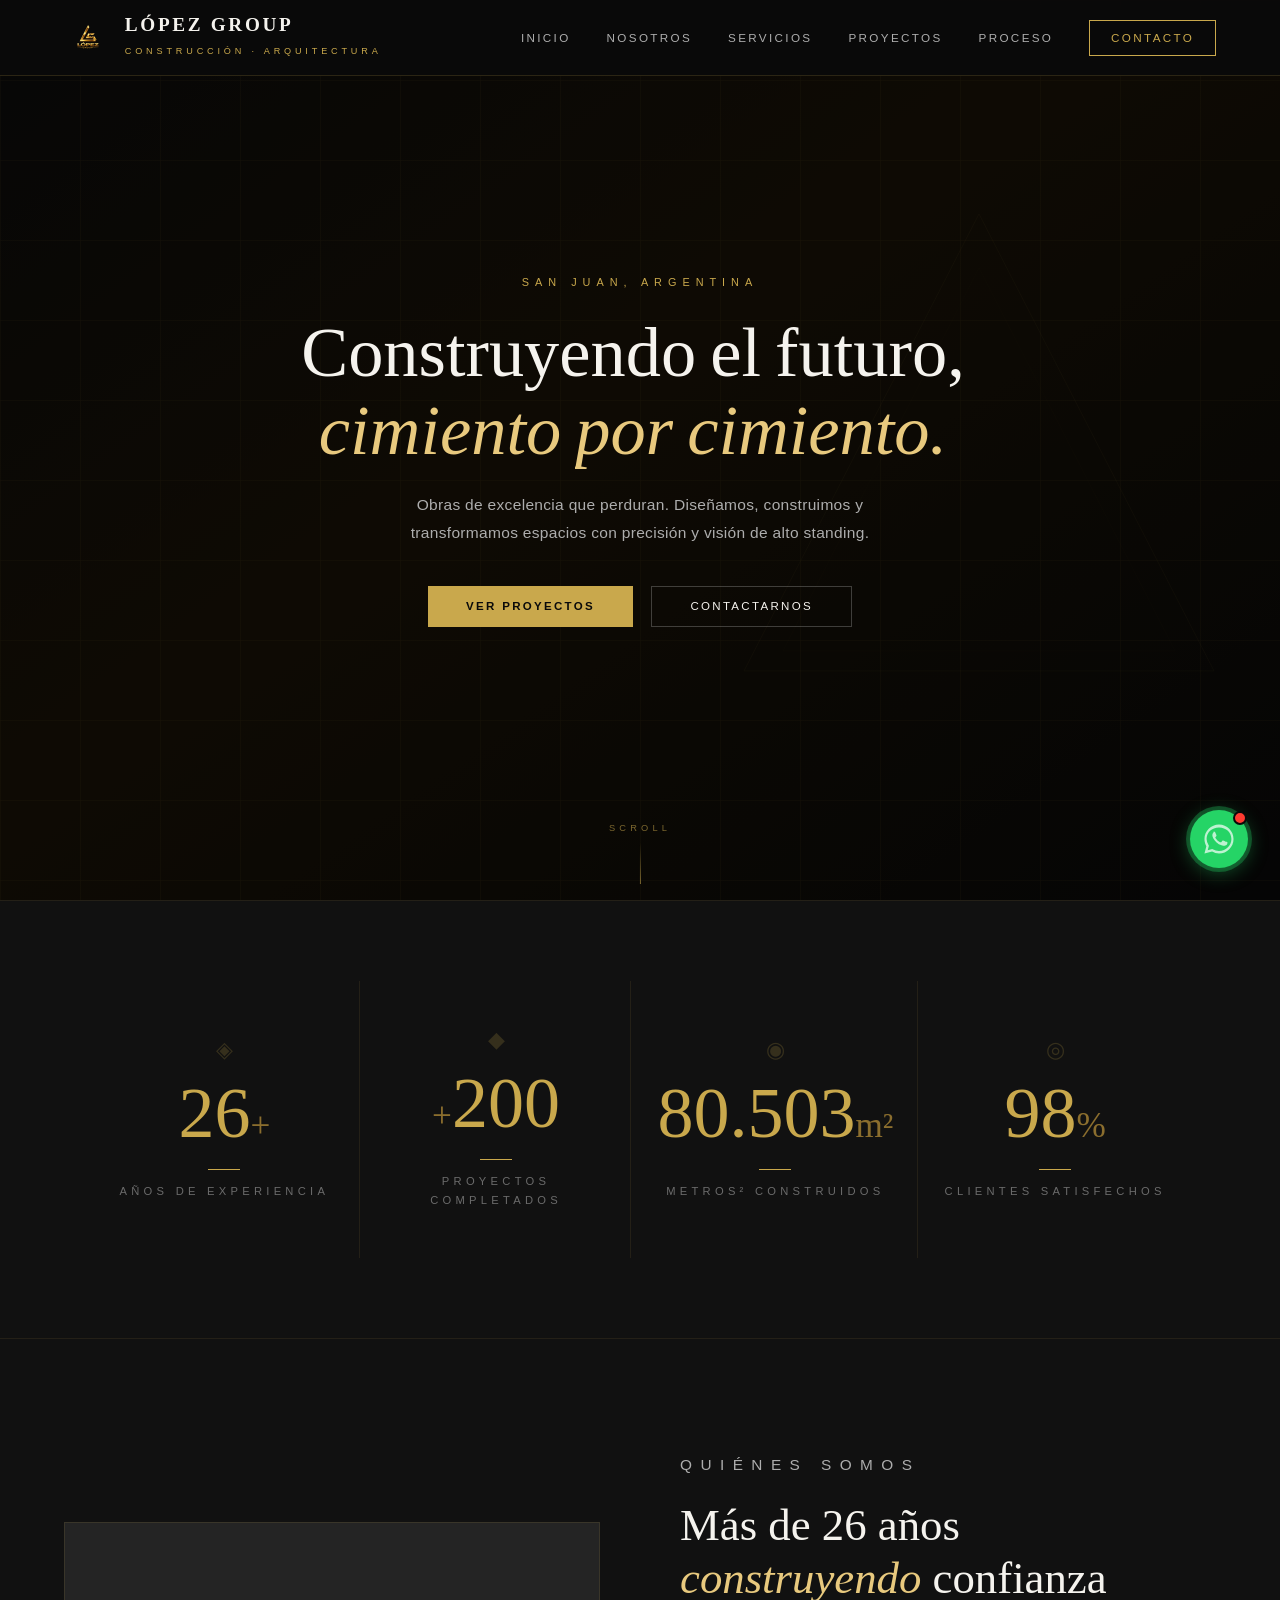
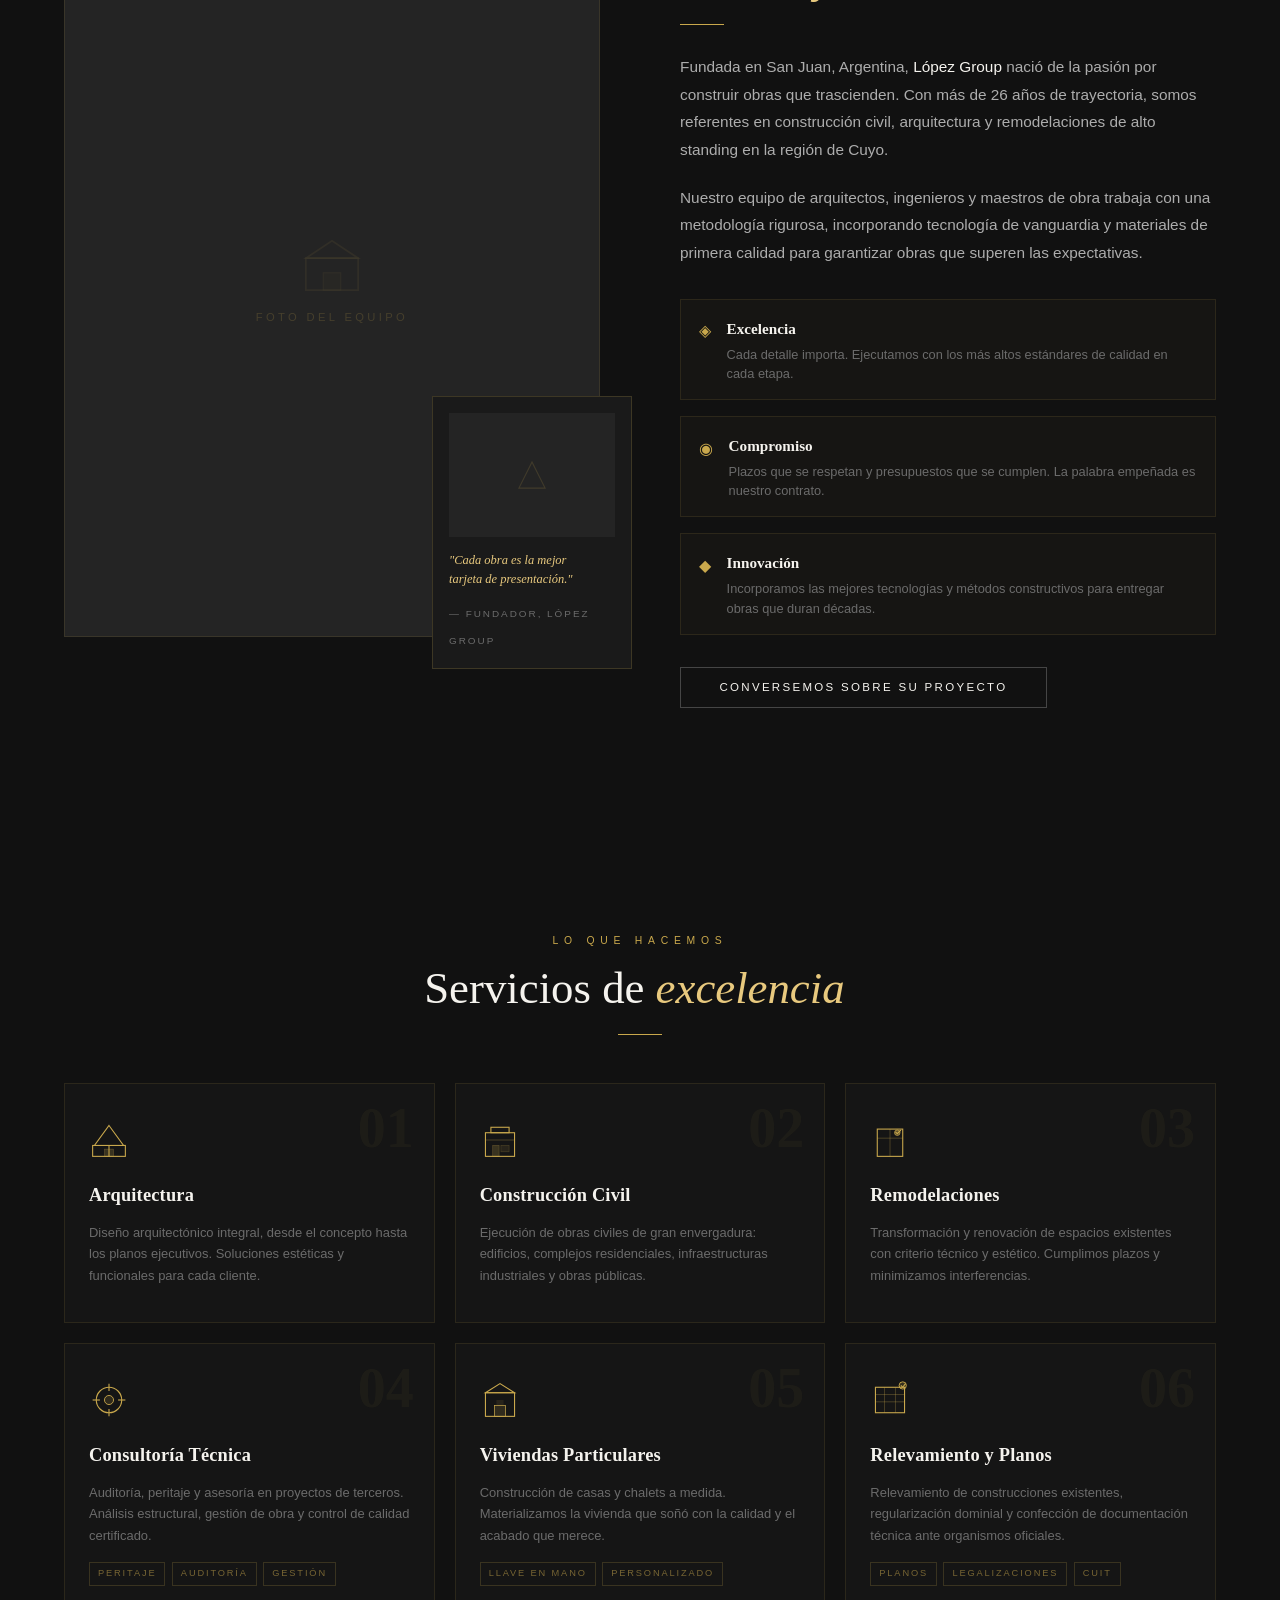
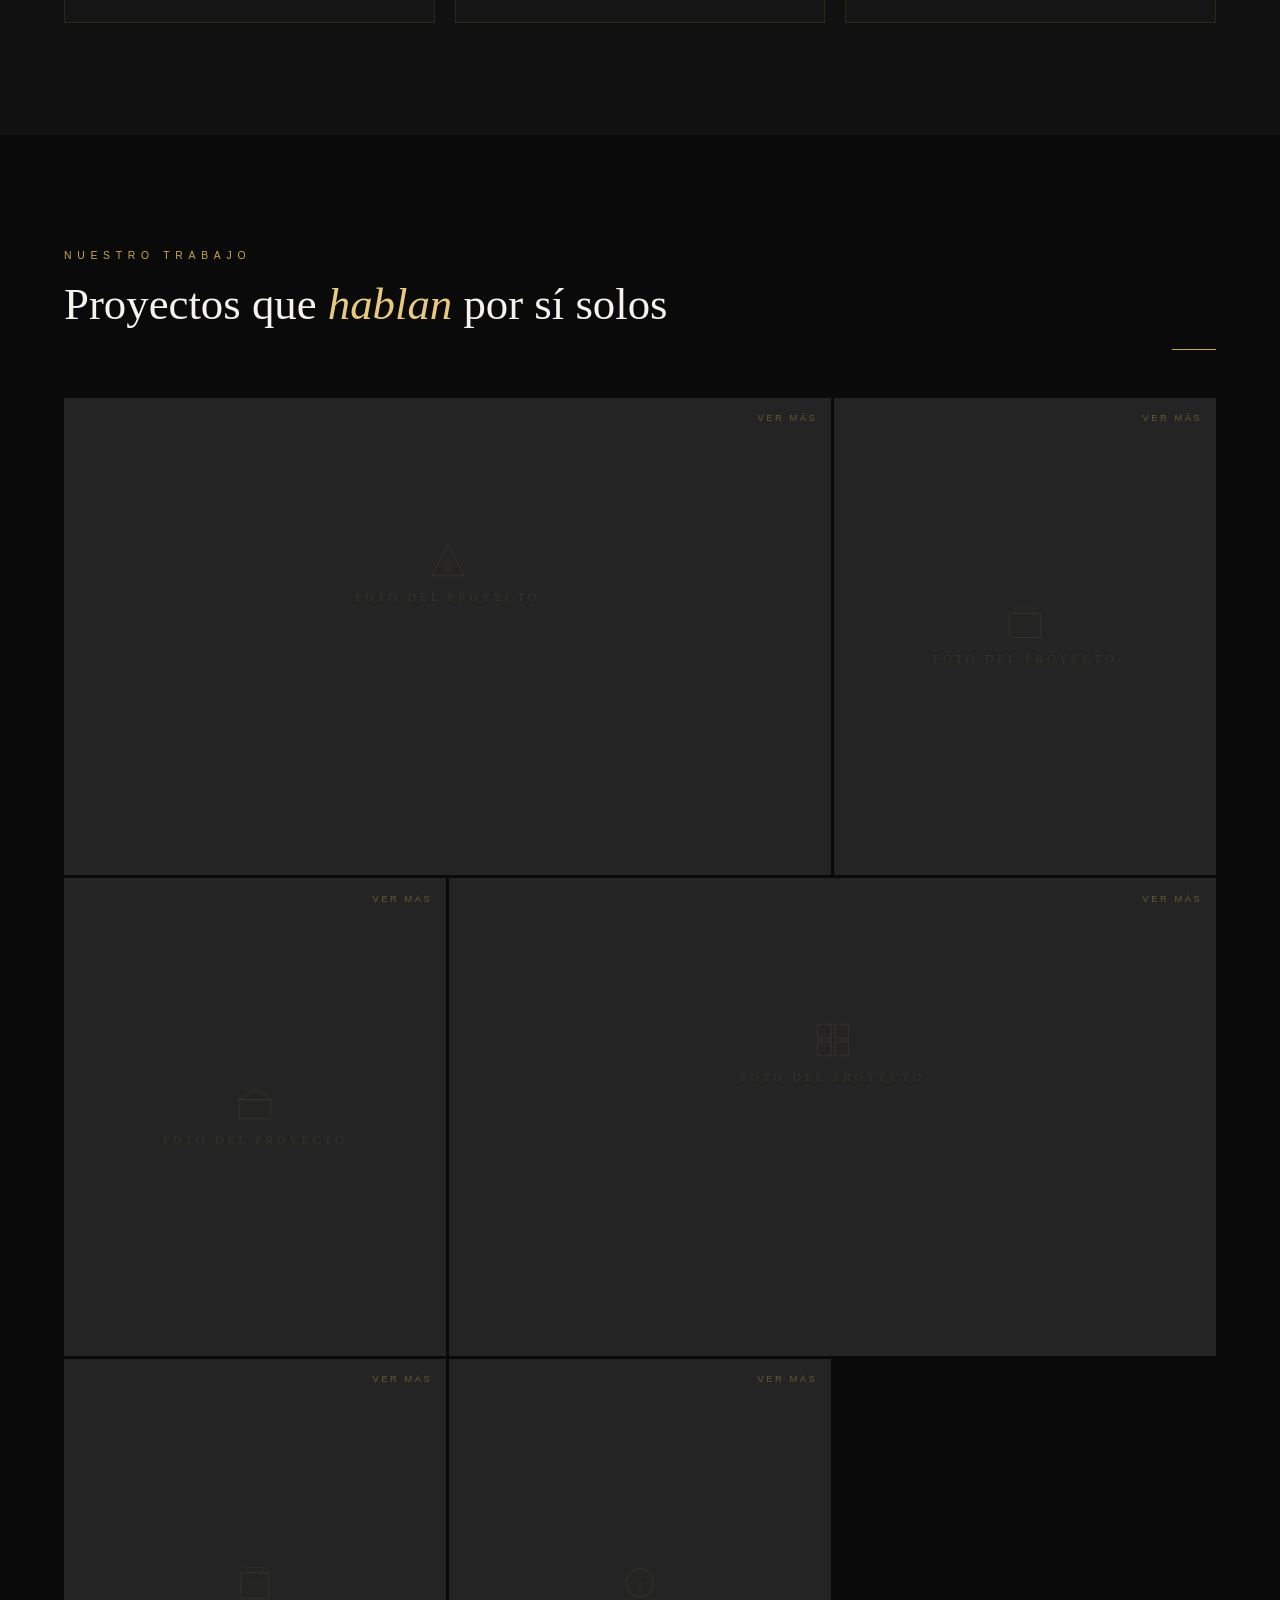
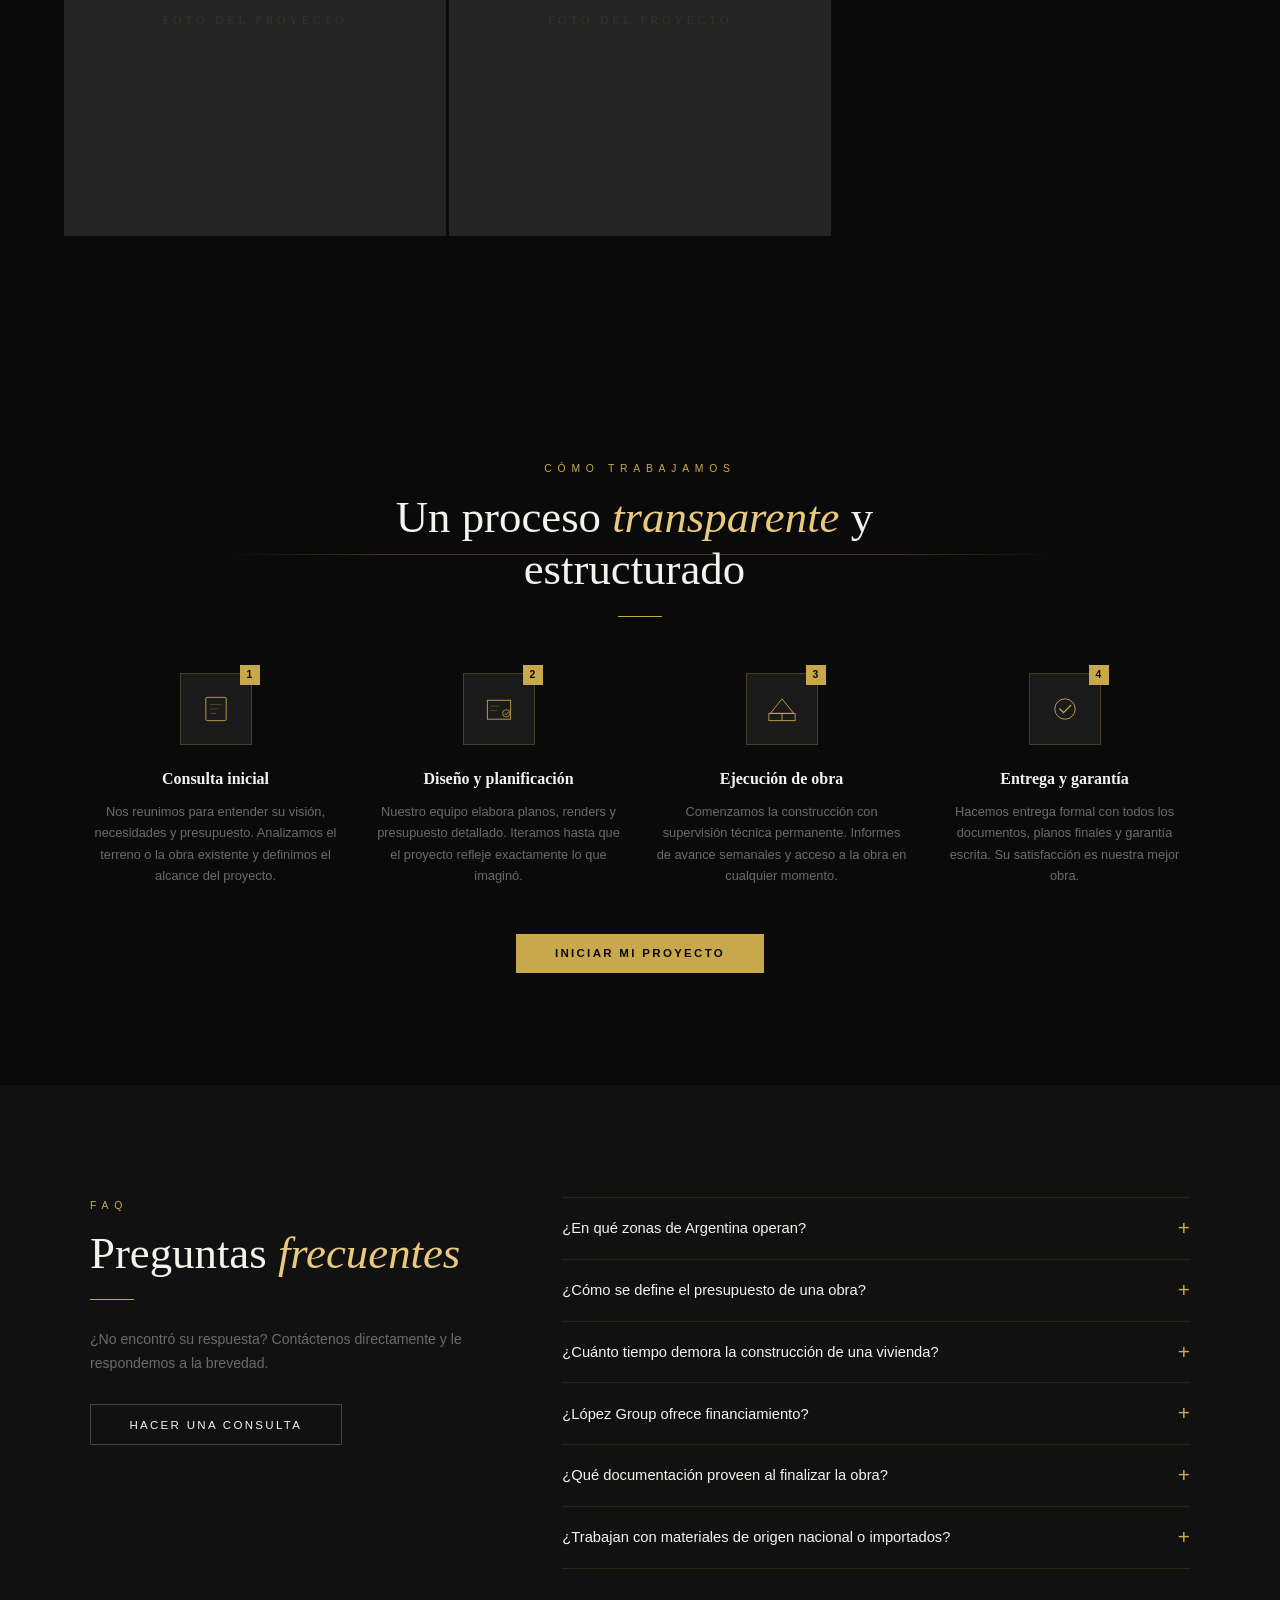
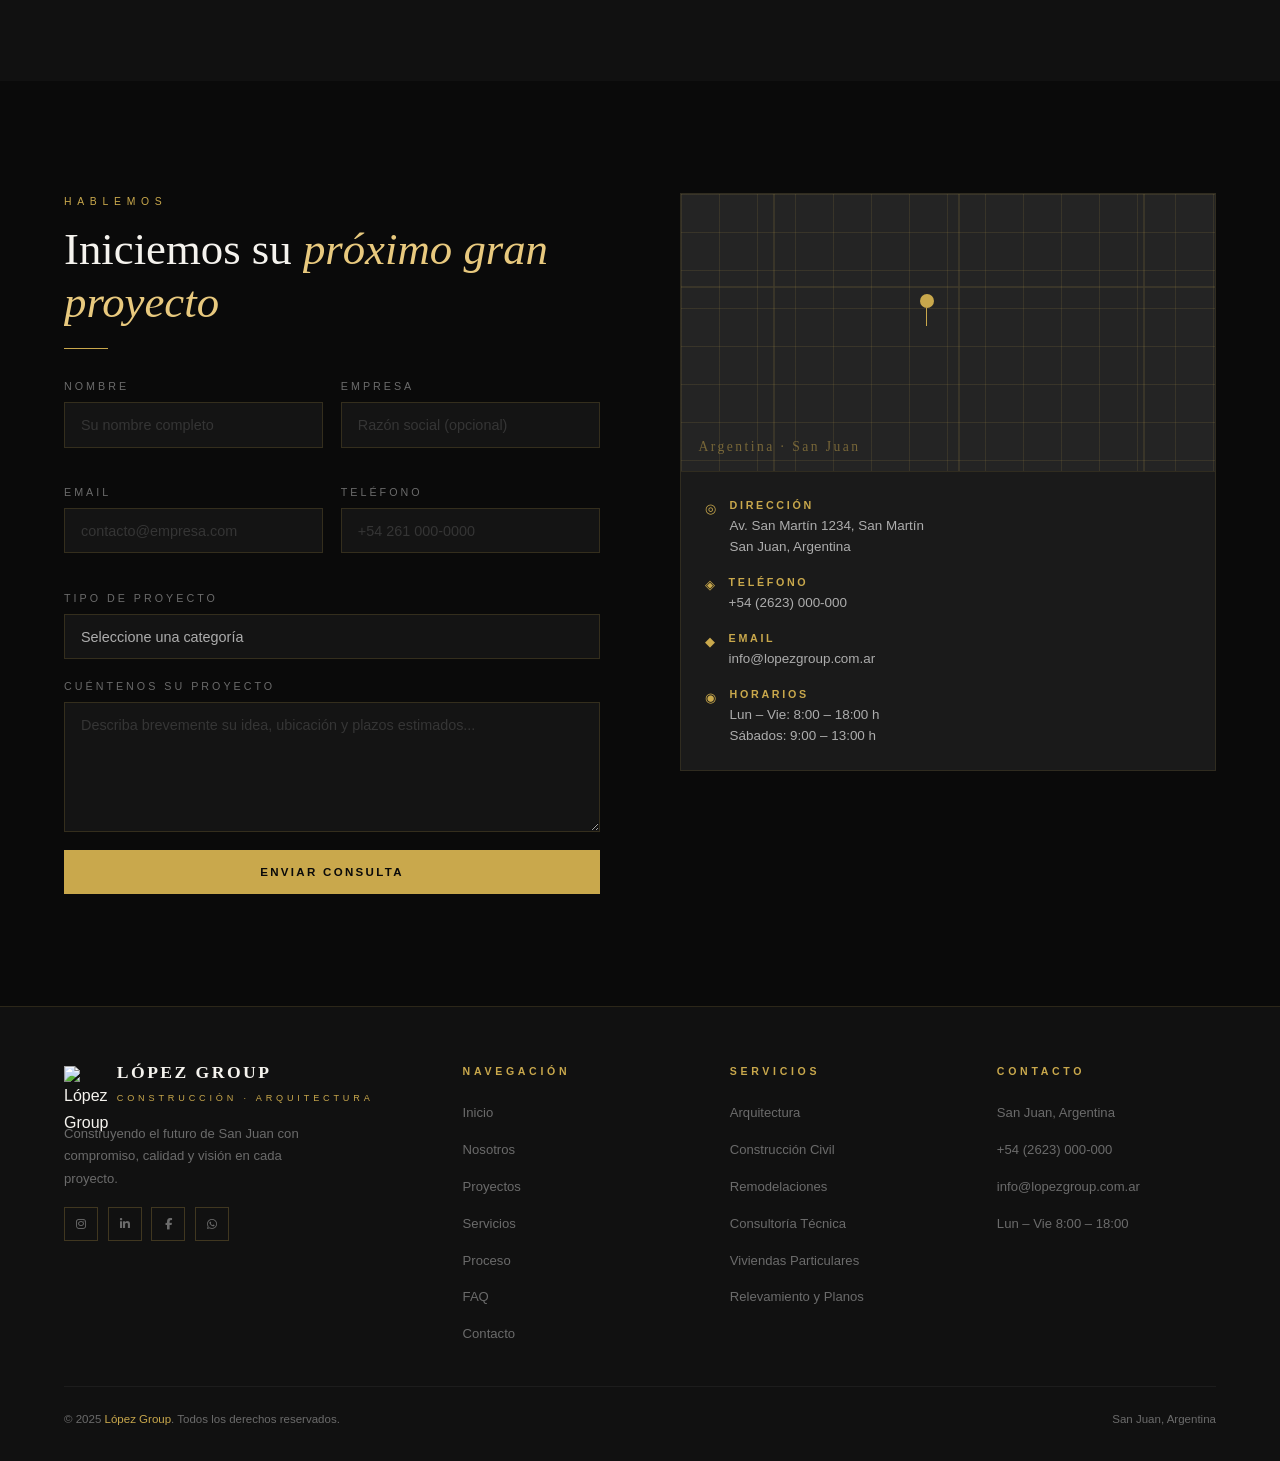
==== commit a84007b9: "Update index.html" ====
--- a/index.html
+++ b/index.html
@@ -810,7 +810,7 @@
     <div class="footer-brand">
       <div class="logo-mark" style="pointer-events:none;">
         <div class="logo-img-wrap" style="width:40px;height:40px;">
-          <img src="Lpgrp.png" alt="López Group">
+          <img src="Lpgrup.png" alt="López Group">
         </div>
         <div class="logo-text"><h1 style="font-size:1.1rem;">López Group</h1><span>Construcción · Arquitectura</span></div>
       </div>
@@ -1360,4 +1360,4 @@
 </button>
 
 </body>
-</html>+</html>
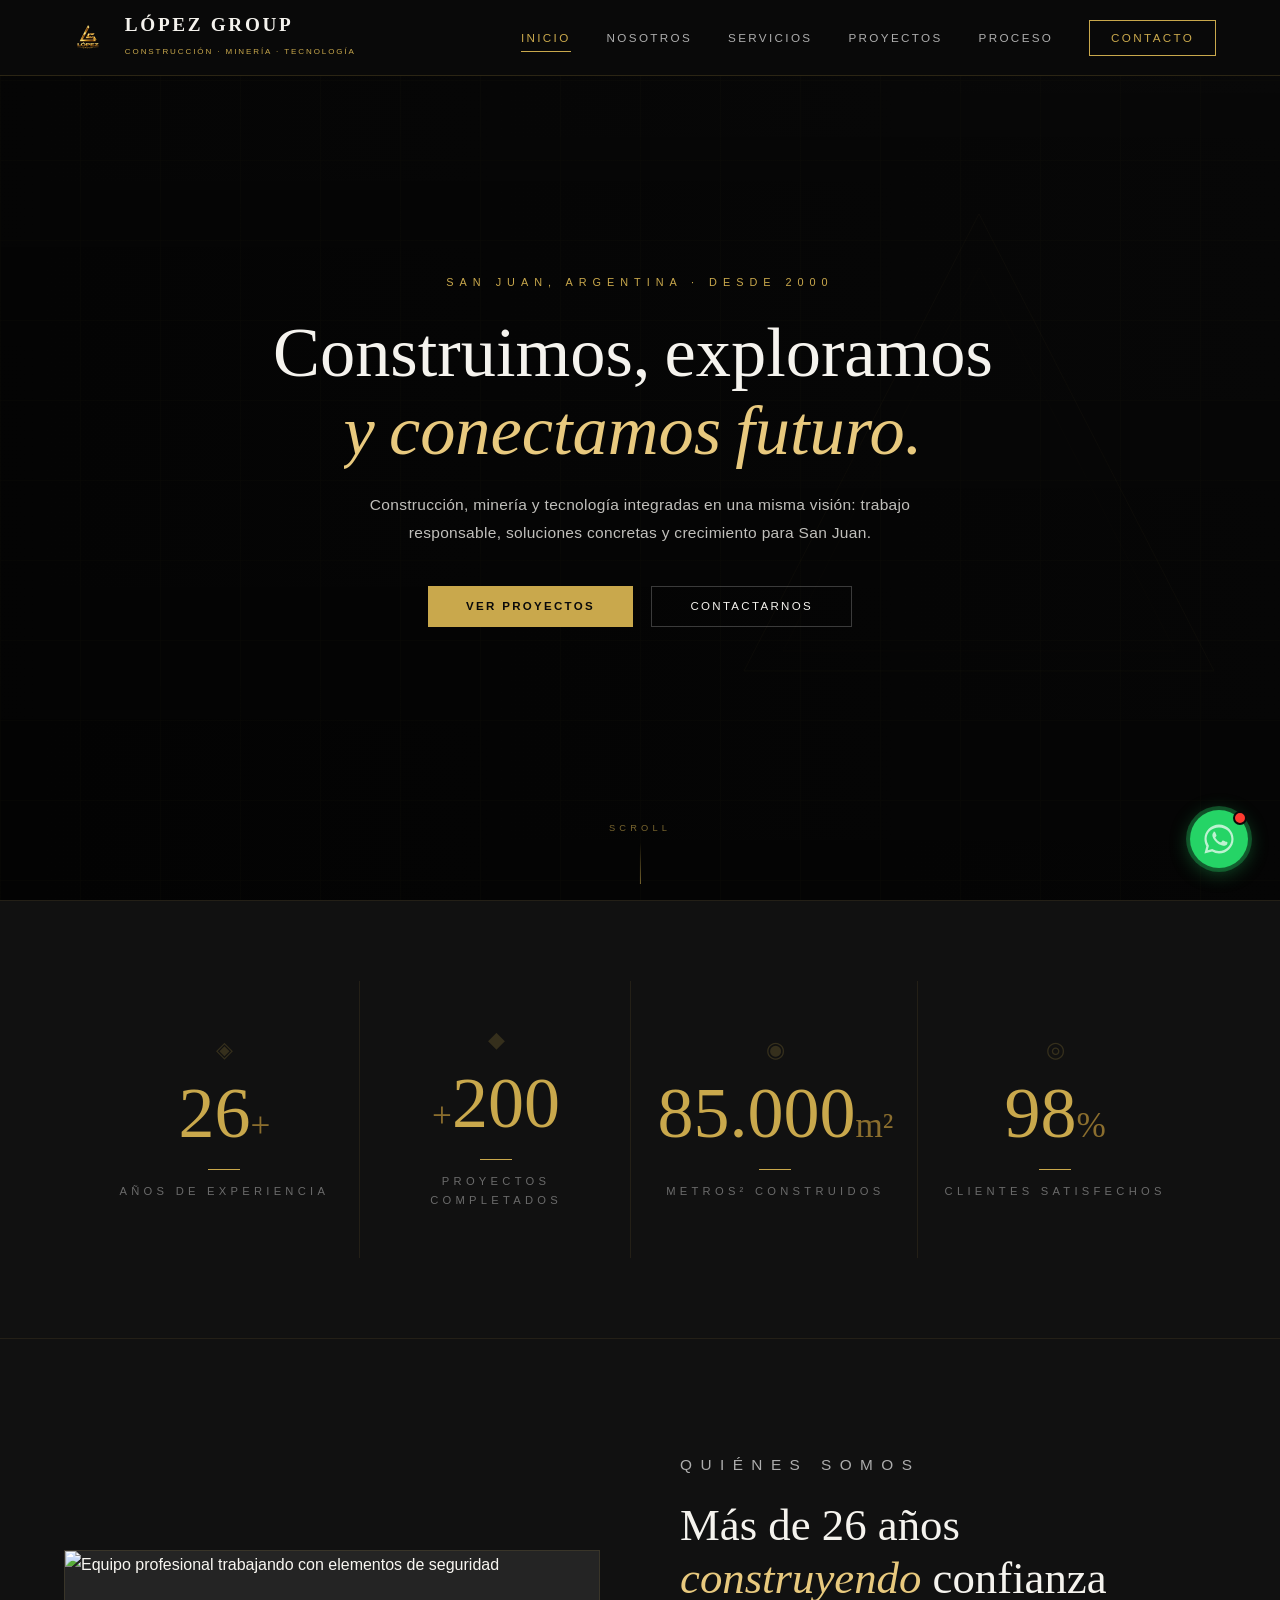
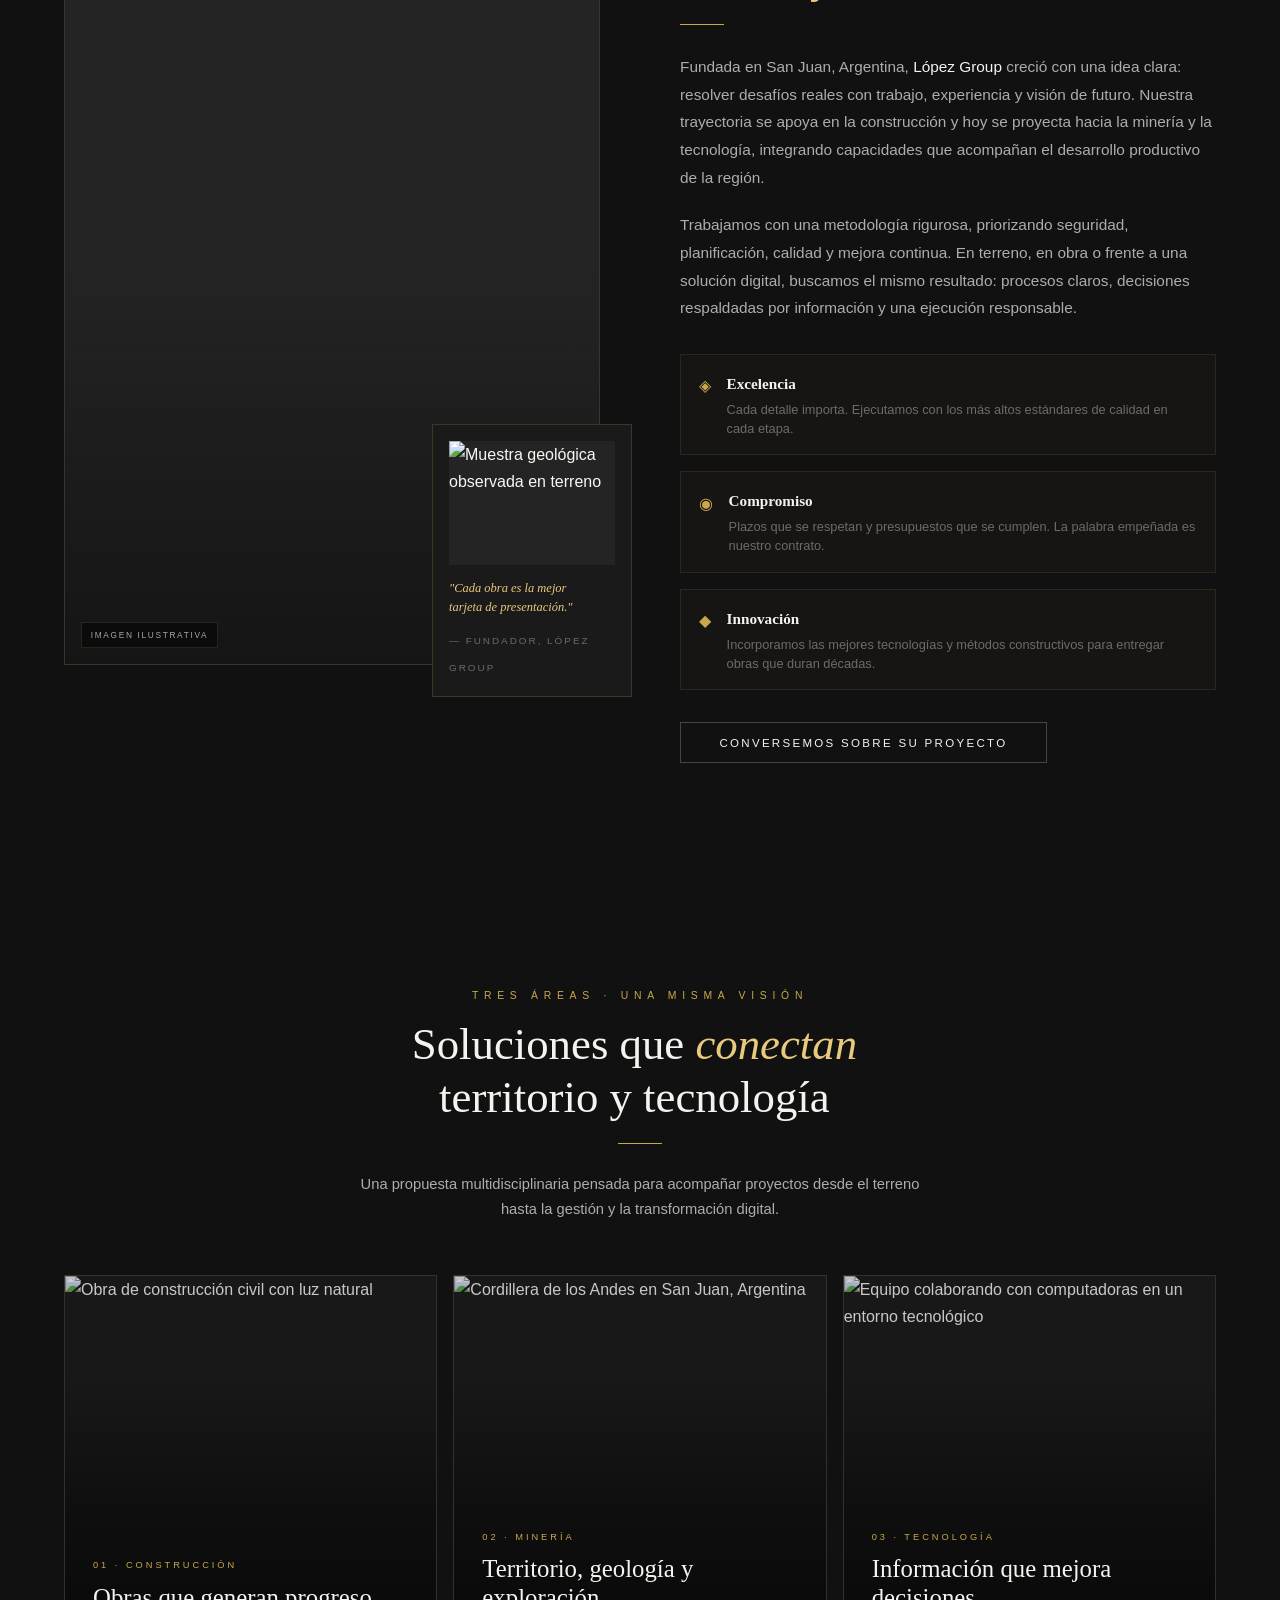
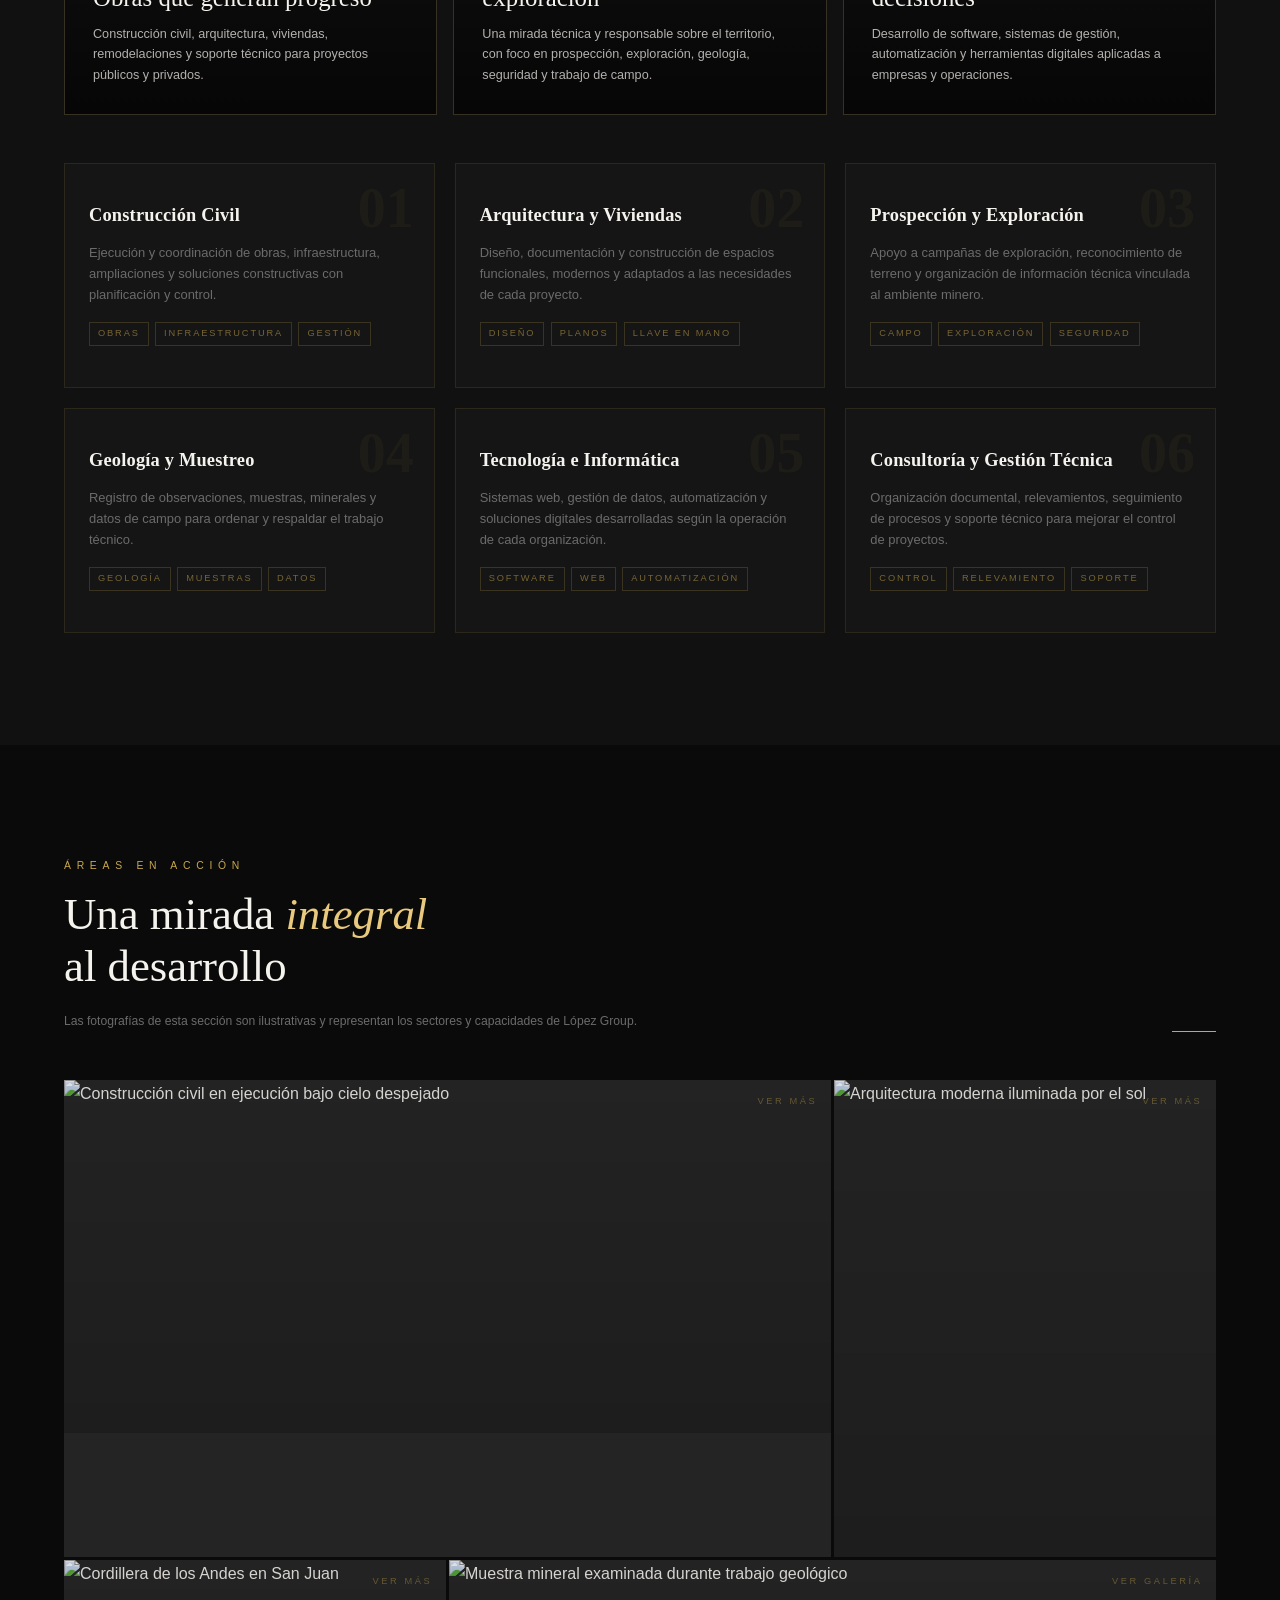
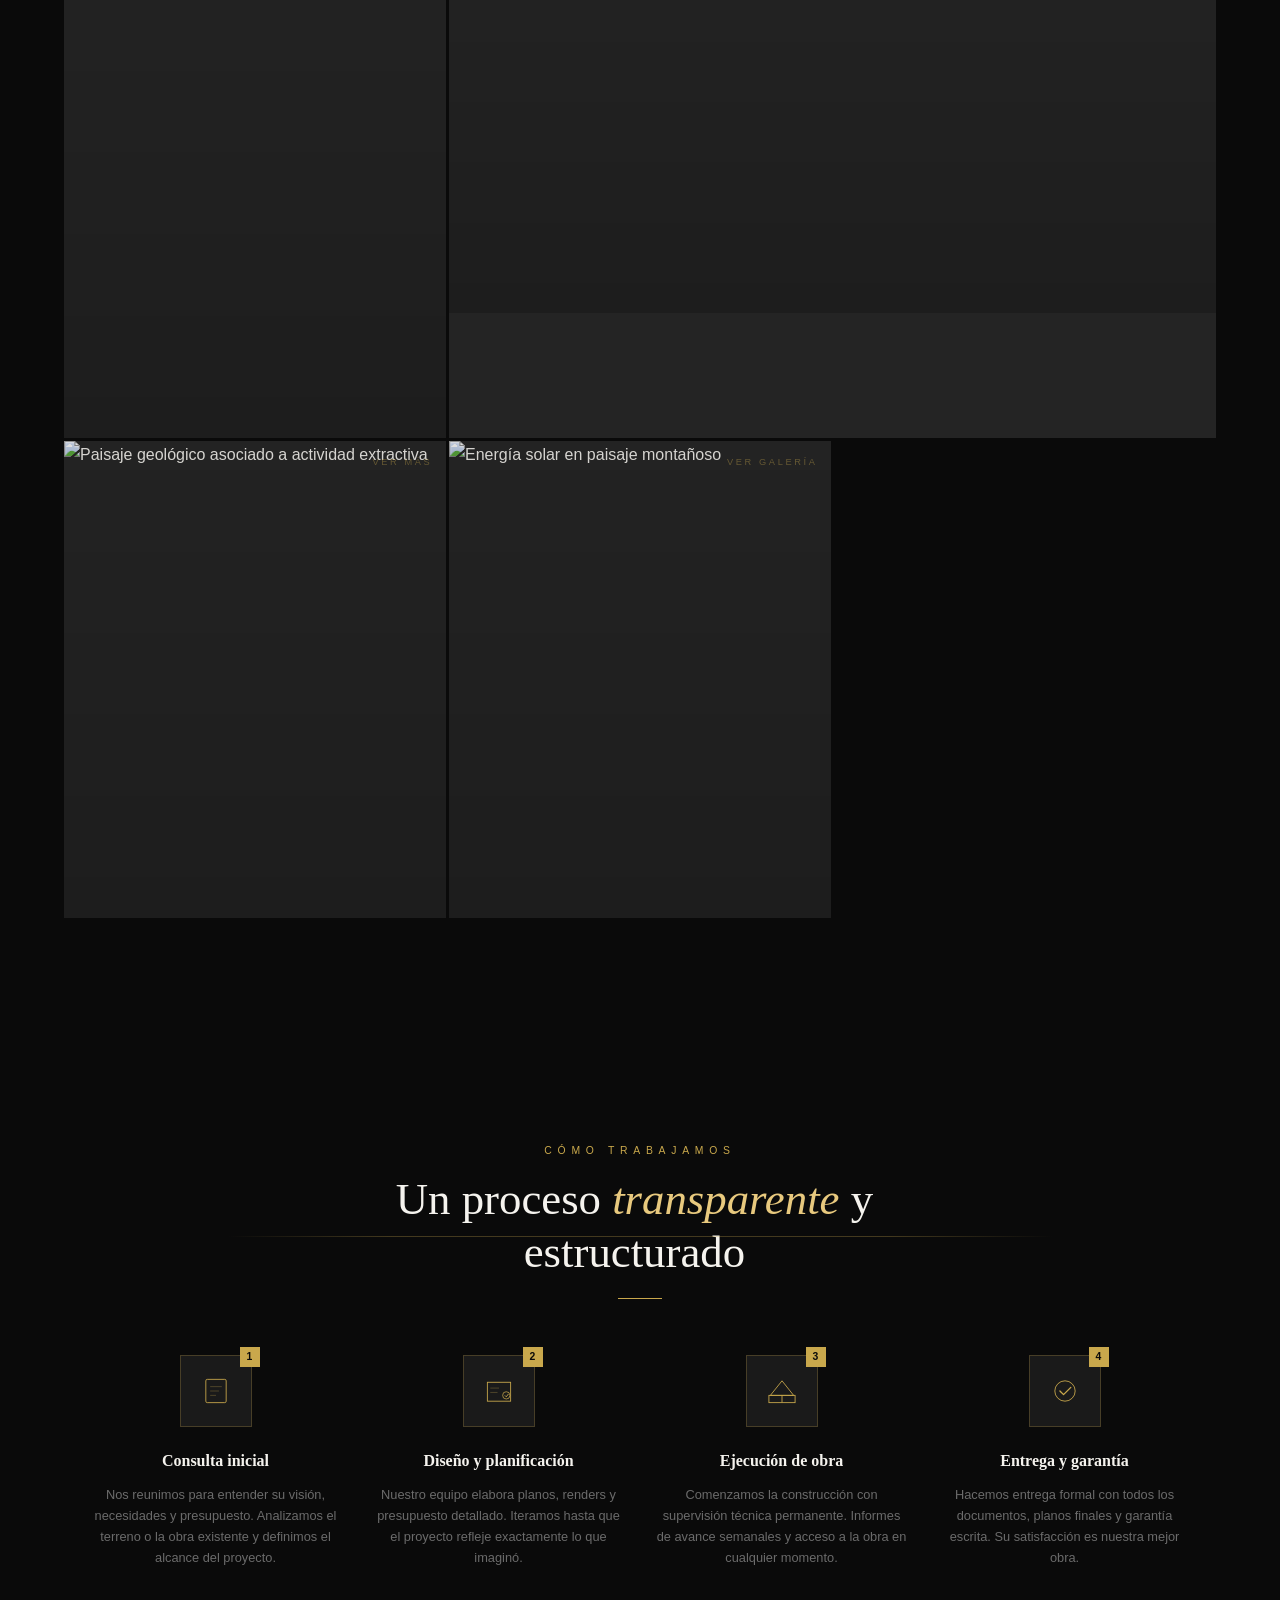
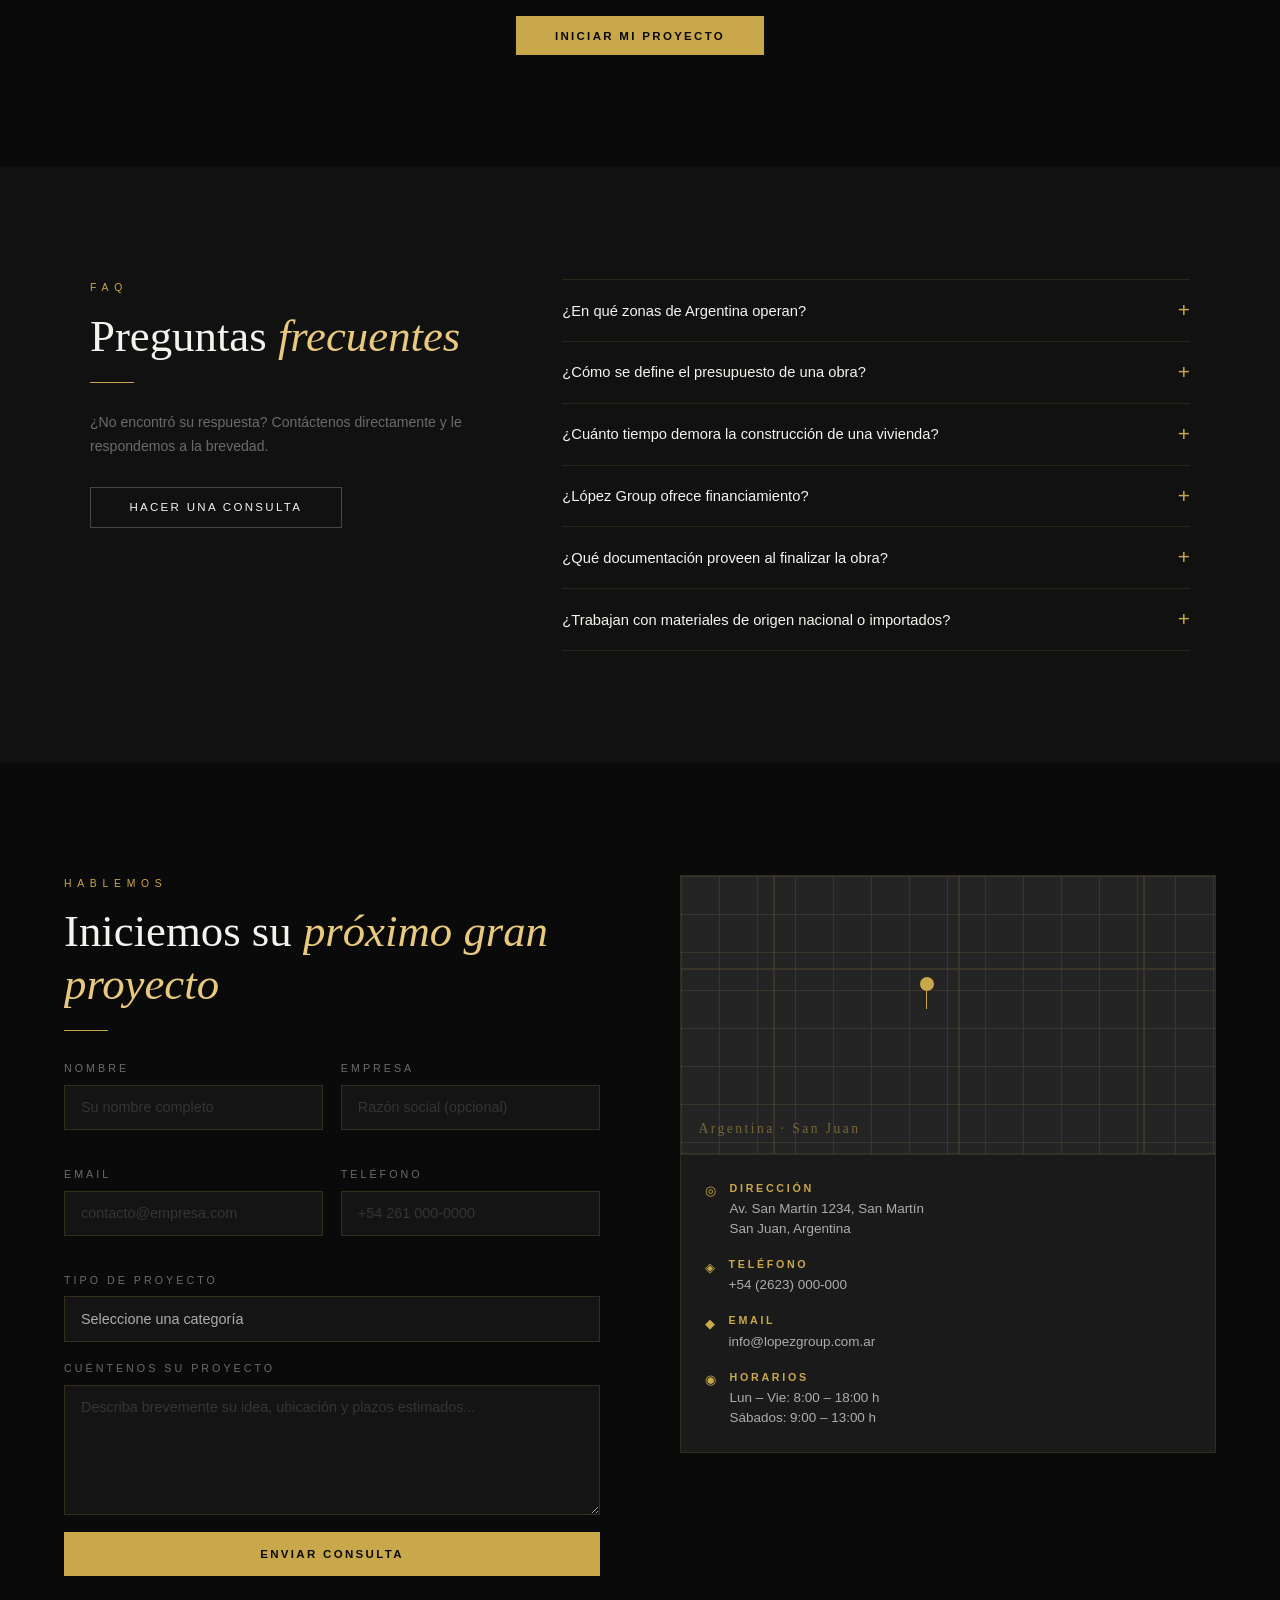
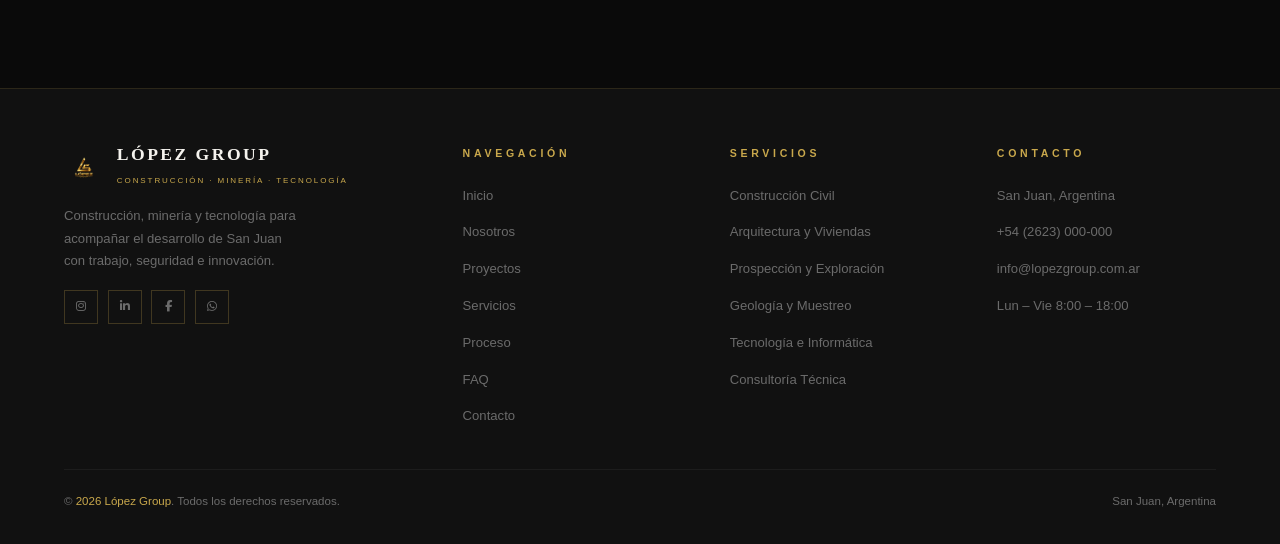
==== commit c86dfe5b: "Add files via upload" ====
--- a/index.html
+++ b/index.html
@@ -1,1363 +1,795 @@
-<!DOCTYPE html>
-<html lang="es">
-<head>
-  <meta charset="UTF-8">
-  <meta name="viewport" content="width=device-width, initial-scale=1.0">
-  <meta name="description" content="López Group — Construcción y Arquitectura de alto standing en Mendoza, Argentina.">
-  <title>López Group | Construcción & Arquitectura · Mendoza</title>
-  <link rel="icon" type="image/png" href="lpgrup.png">
-  <link rel="stylesheet" href="https://cdnjs.cloudflare.com/ajax/libs/font-awesome/6.5.0/css/all.min.css">
-  <link rel="stylesheet" href="estilo.css">
-  <link rel="preconnect" href="https://fonts.googleapis.com">
-  <link rel="preconnect" href="https://fonts.gstatic.com" crossorigin>
-  <!-- Playfair Display — títulos premium con personalidad -->
-  <!-- Inter — cuerpo moderno, clarísima en cualquier tamaño -->
-  <link href="https://fonts.googleapis.com/css2?family=Playfair+Display:ital,wght@0,400;0,500;0,600;0,700;1,400;1,600&family=Inter:wght@300;400;500;600&display=swap" rel="stylesheet">
-</head>
-<body class="loading">
-
-<!-- PRELOADER -->
-<div id="preloader" role="status" aria-label="Cargando López Group">
-  <div class="pl-corner tl" aria-hidden="true"></div>
-  <div class="pl-corner tr" aria-hidden="true"></div>
-  <div class="pl-corner bl" aria-hidden="true"></div>
-  <div class="pl-corner br" aria-hidden="true"></div>
-  <div class="pl-logo-wrap">
-    <img src="lpgrup.png" alt="López Group" class="pl-logo" id="pl-logo">
-    <div class="pl-brand">
-      <h2>López Group</h2>
-      <span>Construcción · Arquitectura</span>
-    </div>
-  </div>
-  <div class="pl-bar-wrap" aria-hidden="true">
-    <div class="pl-bar" id="pl-bar"></div>
-  </div>
-  <p class="pl-percent" id="pl-percent" aria-hidden="true">0%</p>
-  <p class="pl-tagline" id="pl-tagline" aria-hidden="true">Calidad · Compromiso · Innovación</p>
-</div>
-
-
-<!-- ══════════════════════════════════════
-     LIGHTBOX
-══════════════════════════════════════ -->
-<!-- LIGHTBOX CON CARRUSEL
-     Al hacer click en un proyecto se abre este panel.
-     Si hay varias fotos, aparecen flechas y puntos para navegar.
-     Swipe táctil en móvil · Flechas ← → del teclado en desktop. -->
-<div id="lightbox" role="dialog" aria-modal="true" aria-label="Galería del proyecto">
-  <div class="lb-inner">
-    <button class="lb-close" onclick="closeLightbox()">✕ Cerrar</button>
-
-    <!-- Carrusel -->
-    <div class="lb-carousel" id="lb-carousel">
-      <div class="lb-track" id="lb-track"></div>
-
-      <button class="lb-arrow prev" id="lb-prev" aria-label="Foto anterior" onclick="lbNav(-1)">
-        <svg viewBox="0 0 24 24"><polyline points="15,18 9,12 15,6"/></svg>
-      </button>
-      <button class="lb-arrow next" id="lb-next" aria-label="Foto siguiente" onclick="lbNav(1)">
-        <svg viewBox="0 0 24 24"><polyline points="9,6 15,12 9,18"/></svg>
-      </button>
-
-      <div class="lb-counter" id="lb-counter"></div>
-    </div>
-
-    <!-- Puntos -->
-    <div class="lb-dots" id="lb-dots"></div>
-
-    <!-- Título y descripción -->
-    <div class="lb-caption">
-      <h3 id="lb-title"></h3>
-      <p id="lb-desc"></p>
-    </div>
-  </div>
-</div>
-
-
-<!-- ══════════════════════════════════════
-     HEADER
-══════════════════════════════════════ -->
-<header id="site-header">
-  <a class="logo-mark" href="#hero" aria-label="López Group — Inicio">
-    <div class="logo-img-wrap">
-      <img src="lpgrup.png" alt="López Group">
-    </div>
-    <div class="logo-text">
-      <h1>López Group</h1>
-      <span>Construcción · Arquitectura</span>
-    </div>
-  </a>
-  <nav id="main-nav" role="navigation" aria-label="Menú principal">
-    <a href="#hero">Inicio</a>
-    <a href="#nosotros">Nosotros</a>
-    <a href="#servicios">Servicios</a>
-    <a href="#proyectos">Proyectos</a>
-    <a href="#proceso">Proceso</a>
-    <a href="#contacto" class="nav-cta">Contacto</a>
-  </nav>
-  <button class="hamburger" id="hamburger-btn" onclick="toggleNav()" aria-label="Abrir menú" aria-expanded="false">
-    <span></span><span></span><span></span>
-  </button>
-</header>
-
-
-<!-- ══════════════════════════════════════
-     HERO
-══════════════════════════════════════ -->
-<section id="hero" aria-label="Inicio">
-  <!--
-    IMAGEN HERO REAL: agregar al <section>:
-    style="background:url('img/hero.jpg') center/cover no-repeat;"
-    y descomentar .hero-overlay
-  -->
-  <div class="hero-bg"></div>
-  <div class="hero-overlay" aria-hidden="true"></div>
-  <div class="hero-grid" aria-hidden="true"></div>
-  <div class="hero-tri-bg" aria-hidden="true">
-    <svg width="500" height="500" viewBox="0 0 500 500" fill="none">
-      <polygon points="250,18 485,475 15,475" fill="none" stroke="rgba(201,168,76,1)" stroke-width="0.7"/>
-      <polygon points="250,72 446,455 54,455" fill="none" stroke="rgba(201,168,76,0.6)" stroke-width="0.45"/>
-      <polygon points="250,126 407,435 93,435" fill="none" stroke="rgba(201,168,76,0.35)" stroke-width="0.3"/>
-    </svg>
-  </div>
-
-  <div class="hero-content">
-    <p class="hero-eyebrow">San Juan, Argentina</p>
-    <h2 class="hero-title">Construyendo el futuro,<br><em>cimiento por cimiento.</em></h2>
-    <p class="hero-sub">Obras de excelencia que perduran. Diseñamos, construimos y transformamos espacios con precisión y visión de alto standing.</p>
-    <div class="hero-actions">
-      <button class="btn-primary" onclick="goTo('proyectos')">Ver proyectos</button>
-      <button class="btn-outline" onclick="goTo('contacto')">Contactarnos</button>
-    </div>
-  </div>
-  <div class="hero-scroll" aria-hidden="true">
-    <span class="scroll-text">Scroll</span>
-    <div class="scroll-line"></div>
-  </div>
-</section>
-
-
-<!-- ══════════════════════════════════════
-     ESTADÍSTICAS — Contador animado
-     Para cambiar los números editá data-target
-══════════════════════════════════════ -->
-<section id="stats" aria-label="Estadísticas">
-  <div class="stats-inner">
-    <div class="stat-item reveal">
-      <div class="stat-icon" aria-hidden="true">◈</div>
-      <div class="stat-number" data-target="26" aria-label="26 años de experiencia">
-        0<span class="stat-suffix">+</span>
-      </div>
-      <div class="stat-line"></div>
-      <p class="stat-label">Años de experiencia</p>
-    </div>
-    <div class="stat-item reveal">
-      <div class="stat-icon" aria-hidden="true">◆</div>
-      <div class="stat-number" data-target="200" data-prefix="+" aria-label="Más de 200 proyectos">
-        <span class="stat-prefix">+</span>0
-      </div>
-      <div class="stat-line"></div>
-      <p class="stat-label">Proyectos completados</p>
-    </div>
-    <div class="stat-item reveal">
-      <div class="stat-icon" aria-hidden="true">◉</div>
-      <div class="stat-number" data-target="85000" aria-label="85000 metros cuadrados">
-        0<span class="stat-suffix">m²</span>
-      </div>
-      <div class="stat-line"></div>
-      <p class="stat-label">Metros² construidos</p>
-    </div>
-    <div class="stat-item reveal">
-      <div class="stat-icon" aria-hidden="true">◎</div>
-      <div class="stat-number" data-target="98" aria-label="98% clientes satisfechos">
-        0<span class="stat-suffix">%</span>
-      </div>
-      <div class="stat-line"></div>
-      <p class="stat-label">Clientes satisfechos</p>
-    </div>
-  </div>
-</section>
-
-
-<!-- ══════════════════════════════════════
-     NOSOTROS
-     ─────────────────────────────────────
-     Foto: reemplazá nosotros.jpg por una foto
-     real del equipo o de una obra en proceso.
-     La segunda imagen (nosotros-2.jpg) es la
-     foto pequeña de la tarjeta de cita.
-══════════════════════════════════════ -->
-<section id="nosotros" aria-labelledby="nosotros-title">
-  <div class="nosotros-inner">
-
-    <!-- Columna visual: foto principal + tarjeta de cita -->
-    <div class="nosotros-visual reveal">
-      <!-- Foto principal — reemplazá nosotros.jpg -->
-      <div class="nosotros-img-frame">
-        <div class="nosotros-img-ph" aria-hidden="true">
-          <!-- Reemplazar por: <img src="nosotros.jpg" alt="Equipo López Group en obra"> -->
-          <svg width="64" height="64" viewBox="0 0 44 44" fill="none">
-            <rect x="4" y="18" width="36" height="22" fill="none" stroke="rgba(201,168,76,0.4)" stroke-width="1.2"/>
-            <polygon points="4,18 22,6 40,18" fill="none" stroke="rgba(201,168,76,0.4)" stroke-width="1.2"/>
-            <rect x="16" y="28" width="12" height="12" fill="rgba(201,168,76,0.12)" stroke="rgba(201,168,76,0.3)" stroke-width="0.8"/>
-          </svg>
-          <span>Foto del equipo</span>
-        </div>
-        <!-- Esquinas doradas decorativas -->
-        <div class="nos-corner tl" aria-hidden="true"></div>
-        <div class="nos-corner br" aria-hidden="true"></div>
-      </div>
-
-      <!-- Tarjeta de cita del fundador -->
-      <div class="nosotros-quote-card">
-        <div class="nosotros-quote-img">
-          <!-- Reemplazar por: <img src="nosotros-2.jpg" alt="Detalle de obra"> -->
-          <div class="nosotros-img-ph small" aria-hidden="true">
-            <svg width="32" height="32" viewBox="0 0 44 44" fill="none">
-              <polygon points="22,4 40,40 4,40" fill="none" stroke="rgba(201,168,76,0.5)" stroke-width="1.5"/>
-            </svg>
-          </div>
-        </div>
-        <blockquote>
-          <p>"Cada obra es la mejor<br>tarjeta de presentación."</p>
-          <cite>— Fundador, López Group</cite>
-        </blockquote>
-      </div>
-    </div>
-
-    <!-- Columna texto -->
-    <div class="nosotros-text reveal">
-      <p class="section-label">Quiénes somos</p>
-      <h2 class="section-title text-reveal" id="nosotros-title">
-        Más de 26 años<br><em>construyendo</em> confianza
-      </h2>
-      <div class="gold-line"></div>
-
-      <p class="body-reveal">
-        Fundada en San Juan, Argentina, <strong>López Group</strong> nació de la pasión por
-        construir obras que trascienden. Con más de 26 años de trayectoria,
-        somos referentes en construcción civil, arquitectura y remodelaciones de
-        alto standing en la región de Cuyo.
-      </p>
-      <p class="body-reveal">
-        Nuestro equipo de arquitectos, ingenieros y maestros de obra trabaja con
-        una metodología rigurosa, incorporando tecnología de vanguardia y
-        materiales de primera calidad para garantizar obras que superen las
-        expectativas.
-      </p>
-
-      <!-- Valores -->
-      <div class="nosotros-valores">
-        <div class="valor-item reveal">
-          <div class="valor-icon" aria-hidden="true">◈</div>
-          <div>
-            <h4>Excelencia</h4>
-            <p>Cada detalle importa. Ejecutamos con los más altos estándares de calidad en cada etapa.</p>
-          </div>
-        </div>
-        <div class="valor-item reveal">
-          <div class="valor-icon" aria-hidden="true">◉</div>
-          <div>
-            <h4>Compromiso</h4>
-            <p>Plazos que se respetan y presupuestos que se cumplen. La palabra empeñada es nuestro contrato.</p>
-          </div>
-        </div>
-        <div class="valor-item reveal">
-          <div class="valor-icon" aria-hidden="true">◆</div>
-          <div>
-            <h4>Innovación</h4>
-            <p>Incorporamos las mejores tecnologías y métodos constructivos para entregar obras que duran décadas.</p>
-          </div>
-        </div>
-      </div>
-
-      <button class="btn-outline" onclick="goTo('contacto')" style="margin-top:2rem;">
-        Conversemos sobre su proyecto
-      </button>
-    </div>
-
-  </div>
-</section>
-<!-- ══════════════════════════════════════
-     SERVICIOS
-══════════════════════════════════════ -->
-<section id="servicios" aria-labelledby="servicios-title">
-  <div class="services-inner">
-    <div class="reveal sec-centered">
-      <p class="section-label">Lo que hacemos</p>
-      <h2 class="section-title text-reveal" id="servicios-title">Servicios de <em>excelencia</em></h2>
-      <div class="gold-line"></div>
-    </div>
-    <div class="services-grid">
-
-      <div class="service-card reveal">
-        <div class="service-icon" aria-hidden="true">
-          <svg viewBox="0 0 44 44" fill="none"><rect x="4" y="28" width="36" height="12" fill="none" stroke="#C9A84C" stroke-width="1.2"/><polygon points="22,6 38,28 6,28" fill="none" stroke="#C9A84C" stroke-width="1.2"/><line x1="22" y1="28" x2="22" y2="40" stroke="#C9A84C" stroke-width="1.2"/><rect x="17" y="32" width="10" height="8" fill="rgba(201,168,76,0.2)" stroke="rgba(201,168,76,0.4)" stroke-width="0.6"/></svg>
-        </div>
-        <div class="service-num" aria-hidden="true">01</div>
-        <h3>Arquitectura</h3>
-        <p>Diseño arquitectónico integral, desde el concepto hasta los planos ejecutivos. Soluciones estéticas y funcionales para cada cliente.</p>
-      </div>
-
-      <div class="service-card reveal">
-        <div class="service-icon" aria-hidden="true">
-          <svg viewBox="0 0 44 44" fill="none"><rect x="6" y="14" width="32" height="26" fill="none" stroke="#C9A84C" stroke-width="1.2"/><rect x="12" y="8" width="20" height="6" fill="none" stroke="#C9A84C" stroke-width="1.2"/><line x1="6" y1="22" x2="38" y2="22" stroke="rgba(201,168,76,0.4)" stroke-width="0.8"/><rect x="14" y="28" width="7" height="12" fill="rgba(201,168,76,0.2)" stroke="rgba(201,168,76,0.4)" stroke-width="0.6"/><rect x="23" y="28" width="9" height="7" fill="rgba(201,168,76,0.1)" stroke="rgba(201,168,76,0.3)" stroke-width="0.6"/></svg>
-        </div>
-        <div class="service-num" aria-hidden="true">02</div>
-        <h3>Construcción Civil</h3>
-        <p>Ejecución de obras civiles de gran envergadura: edificios, complejos residenciales, infraestructuras industriales y obras públicas.</p>
-      </div>
-
-      <div class="service-card reveal">
-        <div class="service-icon" aria-hidden="true">
-          <svg viewBox="0 0 44 44" fill="none"><rect x="8" y="10" width="28" height="30" fill="none" stroke="#C9A84C" stroke-width="1.2"/><line x1="8" y1="20" x2="36" y2="20" stroke="rgba(201,168,76,0.4)" stroke-width="0.8"/><line x1="22" y1="10" x2="22" y2="40" stroke="rgba(201,168,76,0.4)" stroke-width="0.8"/><circle cx="30" cy="14" r="3" fill="rgba(201,168,76,0.4)" stroke="#C9A84C" stroke-width="0.8"/><polyline points="28,13 30,15 34,11" fill="none" stroke="#C9A84C" stroke-width="1.2"/></svg>
-        </div>
-        <div class="service-num" aria-hidden="true">03</div>
-        <h3>Remodelaciones</h3>
-        <p>Transformación y renovación de espacios existentes con criterio técnico y estético. Cumplimos plazos y minimizamos interferencias.</p>
-      </div>
-
-      <div class="service-card reveal">
-        <div class="service-icon" aria-hidden="true">
-          <svg viewBox="0 0 44 44" fill="none"><circle cx="22" cy="22" r="14" fill="none" stroke="#C9A84C" stroke-width="1.2"/><circle cx="22" cy="22" r="5" fill="rgba(201,168,76,0.15)" stroke="#C9A84C" stroke-width="1"/><line x1="22" y1="4" x2="22" y2="12" stroke="#C9A84C" stroke-width="1.2"/><line x1="22" y1="32" x2="22" y2="40" stroke="#C9A84C" stroke-width="1.2"/><line x1="4" y1="22" x2="12" y2="22" stroke="#C9A84C" stroke-width="1.2"/><line x1="32" y1="22" x2="40" y2="22" stroke="#C9A84C" stroke-width="1.2"/></svg>
-        </div>
-        <div class="service-num" aria-hidden="true">04</div>
-        <h3>Consultoría Técnica</h3>
-        <p>Auditoría, peritaje y asesoría en proyectos de terceros. Análisis estructural, gestión de obra y control de calidad certificado.</p>
-        <div class="service-tags"><span>Peritaje</span><span>Auditoría</span><span>Gestión</span></div>
-      </div>
-
-      <!-- Servicio 5 -->
-      <div class="service-card reveal">
-        <div class="service-icon" aria-hidden="true">
-          <svg viewBox="0 0 44 44" fill="none"><rect x="6" y="14" width="32" height="26" fill="none" stroke="#C9A84C" stroke-width="1.2"/><polygon points="6,14 22,4 38,14" fill="none" stroke="#C9A84C" stroke-width="1.2"/><rect x="16" y="28" width="12" height="12" fill="rgba(201,168,76,0.15)" stroke="#C9A84C" stroke-width="0.8"/><rect x="18" y="22" width="8" height="6" fill="rgba(201,168,76,0.1)"/></svg>
-        </div>
-        <div class="service-num" aria-hidden="true">05</div>
-        <h3>Viviendas Particulares</h3>
-        <p>Construcción de casas y chalets a medida. Materializamos la vivienda que soñó con la calidad y el acabado que merece.</p>
-        <div class="service-tags"><span>Llave en mano</span><span>Personalizado</span></div>
-      </div>
-
-      <!-- Servicio 6 -->
-      <div class="service-card reveal">
-        <div class="service-icon" aria-hidden="true">
-          <svg viewBox="0 0 44 44" fill="none"><rect x="6" y="8" width="32" height="28" fill="none" stroke="#C9A84C" stroke-width="1.2"/><line x1="6" y1="16" x2="38" y2="16" stroke="rgba(201,168,76,0.4)" stroke-width="0.8"/><line x1="6" y1="24" x2="38" y2="24" stroke="rgba(201,168,76,0.4)" stroke-width="0.8"/><line x1="16" y1="8" x2="16" y2="36" stroke="rgba(201,168,76,0.4)" stroke-width="0.8"/><line x1="28" y1="8" x2="28" y2="36" stroke="rgba(201,168,76,0.4)" stroke-width="0.8"/><circle cx="36" cy="6" r="4" fill="rgba(201,168,76,0.2)" stroke="#C9A84C" stroke-width="1"/><polyline points="34,6 36,8 39,4" fill="none" stroke="#C9A84C" stroke-width="1.2"/></svg>
-        </div>
-        <div class="service-num" aria-hidden="true">06</div>
-        <h3>Relevamiento y Planos</h3>
-        <p>Relevamiento de construcciones existentes, regularización dominial y confección de documentación técnica ante organismos oficiales.</p>
-        <div class="service-tags"><span>Planos</span><span>Legalizaciones</span><span>CUIT</span></div>
-      </div>
-
-    </div>
-  </div>
-</section>
-
-
-<!-- ══════════════════════════════════════
-     PROYECTOS
-     ─────────────────────────────────────
-     CÓMO AGREGAR PROYECTOS:
-     Copiá el bloque <article class="project-card">
-     y modificá estos 4 datos:
-       1. onclick → nombre y descripción
-       2. <img src="..."> → ruta a la foto
-       3. .project-tag → categoría
-       4. .project-name y .project-desc → título y detalle
-     El grid se acomoda automáticamente.
-══════════════════════════════════════ -->
-<section id="proyectos" aria-labelledby="proyectos-title">
-  <div class="projects-header reveal">
-    <div>
-      <p class="section-label">Nuestro trabajo</p>
-      <h2 class="section-title text-reveal" id="proyectos-title">Proyectos que <em>hablan</em><br>por sí solos</h2>
-    </div>
-    <div class="gold-line" style="margin:0;align-self:flex-end;"></div>
-  </div>
-
-  <div class="projects-grid" id="projects-grid">
-
-    <!--
-    ╔══════════════════════════════════╗
-    ║  PROYECTO 1 — ANCHO (destacado) ║
-    ╚══════════════════════════════════╝
-    Reemplazá el src de <img> por la foto real.
-    Si no tenés foto aún, dejá el bloque .project-img-ph.
-    -->
-    <article class="project-card"
-      data-title="Nombre del Proyecto 1" data-desc="Descripción breve del proyecto: tipo de obra, ubicación, año." data-images='["","",""]' onclick="openGallery(this)"
-      tabindex="0" role="button" aria-label="Ver Proyecto 1">
-      <div class="project-img">
-        <!--
-          CON FOTO: <img src="img/proyecto-1.jpg" alt="Nombre del proyecto">
-          SIN FOTO: dejar el bloque project-img-ph de abajo
-        -->
-        <div class="project-img-ph" aria-hidden="true">
-          <svg width="38" height="38" viewBox="0 0 44 44" fill="none"><polygon points="22,4 40,40 4,40" fill="none" stroke="rgba(201,168,76,0.8)" stroke-width="1.5"/><rect x="16" y="24" width="12" height="14" fill="rgba(201,168,76,0.25)"/></svg>
-          <span>Foto del proyecto</span>
-        </div>
-      </div>
-      <div class="project-overlay">
-        <span class="project-tag">Categoría · Año</span>
-        <p class="project-name">Nombre del Proyecto 1</p>
-        <p class="project-desc">Descripción breve · Ubicación · Año</p>
-      </div>
-      <span class="project-hint">Ver más</span>
-    </article>
-
-    <!--
-    ╔══════════════════════════════════╗
-    ║  PROYECTO 2 — VERTICAL          ║
-    ╚══════════════════════════════════╝
-    -->
-    <article class="project-card"
-      data-title="Nombre del Proyecto 2" data-desc="Descripción breve del proyecto: tipo de obra, ubicación, año." data-images='["","",""]' onclick="openGallery(this)"
-      tabindex="0" role="button" aria-label="Ver Proyecto 2">
-      <div class="project-img">
-        <div class="project-img-ph" aria-hidden="true">
-          <svg width="38" height="38" viewBox="0 0 44 44" fill="none"><rect x="4" y="12" width="36" height="28" fill="none" stroke="rgba(201,168,76,0.8)" stroke-width="1.5"/><rect x="10" y="6" width="24" height="6" fill="none" stroke="rgba(201,168,76,0.6)" stroke-width="1"/></svg>
-          <span>Foto del proyecto</span>
-        </div>
-      </div>
-      <div class="project-overlay">
-        <span class="project-tag">Categoría · Año</span>
-        <p class="project-name">Nombre del Proyecto 2</p>
-        <p class="project-desc">Descripción breve · Ubicación · Año</p>
-      </div>
-      <span class="project-hint">Ver más</span>
-    </article>
-
-    <!--
-    ╔══════════════════════════════════╗
-    ║  PROYECTO 3 — VERTICAL          ║
-    ╚══════════════════════════════════╝
-    -->
-    <article class="project-card"
-      data-title="Nombre del Proyecto 3" data-desc="Descripción breve del proyecto: tipo de obra, ubicación, año." data-images='["","",""]' onclick="openGallery(this)"
-      tabindex="0" role="button" aria-label="Ver Proyecto 3">
-      <div class="project-img">
-        <div class="project-img-ph" aria-hidden="true">
-          <svg width="38" height="38" viewBox="0 0 44 44" fill="none"><rect x="4" y="18" width="36" height="22" fill="none" stroke="rgba(201,168,76,0.8)" stroke-width="1.5"/><polygon points="4,18 22,6 40,18" fill="none" stroke="rgba(201,168,76,0.8)" stroke-width="1.5"/></svg>
-          <span>Foto del proyecto</span>
-        </div>
-      </div>
-      <div class="project-overlay">
-        <span class="project-tag">Categoría · Año</span>
-        <p class="project-name">Nombre del Proyecto 3</p>
-        <p class="project-desc">Descripción breve · Ubicación · Año</p>
-      </div>
-      <span class="project-hint">Ver más</span>
-    </article>
-
-    <!--
-    ╔══════════════════════════════════╗
-    ║  PROYECTO 4 — ANCHO (destacado) ║
-    ╚══════════════════════════════════╝
-    -->
-    <article class="project-card"
-      data-title="Nombre del Proyecto 4" data-desc="Descripción breve del proyecto: tipo de obra, ubicación, año." data-images='["","",""]' onclick="openGallery(this)"
-      tabindex="0" role="button" aria-label="Ver Proyecto 4">
-      <div class="project-img">
-        <div class="project-img-ph" aria-hidden="true">
-          <svg width="38" height="38" viewBox="0 0 44 44" fill="none"><rect x="4" y="4" width="16" height="16" fill="none" stroke="rgba(201,168,76,0.8)" stroke-width="1.5"/><rect x="24" y="4" width="16" height="16" fill="none" stroke="rgba(201,168,76,0.8)" stroke-width="1.5"/><rect x="4" y="24" width="16" height="16" fill="none" stroke="rgba(201,168,76,0.8)" stroke-width="1.5"/><rect x="24" y="24" width="16" height="16" fill="none" stroke="rgba(201,168,76,0.8)" stroke-width="1.5"/></svg>
-          <span>Foto del proyecto</span>
-        </div>
-      </div>
-      <div class="project-overlay">
-        <span class="project-tag">Categoría · Año</span>
-        <p class="project-name">Nombre del Proyecto 4</p>
-        <p class="project-desc">Descripción breve · Ubicación · Año</p>
-      </div>
-      <span class="project-hint">Ver más</span>
-    </article>
-
-    <!--
-    ╔══════════════════════════════════╗
-    ║  PROYECTO 5 — VERTICAL          ║
-    ╚══════════════════════════════════╝
-    -->
-    <article class="project-card"
-      data-title="Nombre del Proyecto 5" data-desc="Descripción breve del proyecto: tipo de obra, ubicación, año." data-images='["","",""]' onclick="openGallery(this)"
-      tabindex="0" role="button" aria-label="Ver Proyecto 5">
-      <div class="project-img">
-        <div class="project-img-ph" aria-hidden="true">
-          <svg width="38" height="38" viewBox="0 0 44 44" fill="none"><rect x="6" y="10" width="32" height="30" fill="none" stroke="rgba(201,168,76,0.8)" stroke-width="1.5"/><rect x="12" y="4" width="20" height="6" fill="none" stroke="rgba(201,168,76,0.6)" stroke-width="1"/><line x1="6" y1="22" x2="38" y2="22" stroke="rgba(201,168,76,0.35)" stroke-width="0.8"/></svg>
-          <span>Foto del proyecto</span>
-        </div>
-      </div>
-      <div class="project-overlay">
-        <span class="project-tag">Categoría · Año</span>
-        <p class="project-name">Nombre del Proyecto 5</p>
-        <p class="project-desc">Descripción breve · Ubicación · Año</p>
-      </div>
-      <span class="project-hint">Ver más</span>
-    </article>
-
-    <!--
-    ╔══════════════════════════════════╗
-    ║  PROYECTO 6 — VERTICAL          ║
-    ╚══════════════════════════════════╝
-    -->
-    <article class="project-card"
-      data-title="Nombre del Proyecto 6" data-desc="Descripción breve del proyecto: tipo de obra, ubicación, año." data-images='["","",""]' onclick="openGallery(this)"
-      tabindex="0" role="button" aria-label="Ver Proyecto 6">
-      <div class="project-img">
-        <div class="project-img-ph" aria-hidden="true">
-          <svg width="38" height="38" viewBox="0 0 44 44" fill="none"><circle cx="22" cy="22" r="16" fill="none" stroke="rgba(201,168,76,0.8)" stroke-width="1.5"/><line x1="22" y1="6" x2="22" y2="38" stroke="rgba(201,168,76,0.4)" stroke-width="0.8"/><line x1="6" y1="22" x2="38" y2="22" stroke="rgba(201,168,76,0.4)" stroke-width="0.8"/></svg>
-          <span>Foto del proyecto</span>
-        </div>
-      </div>
-      <div class="project-overlay">
-        <span class="project-tag">Categoría · Año</span>
-        <p class="project-name">Nombre del Proyecto 6</p>
-        <p class="project-desc">Descripción breve · Ubicación · Año</p>
-      </div>
-      <span class="project-hint">Ver más</span>
-    </article>
-
-    <!--
-    ══════════════════════════════════════
-    AGREGAR MÁS PROYECTOS: copiá un bloque
-    <article class="project-card"> de arriba.
-    El patrón grande/vertical/vertical se repite
-    automáticamente por CSS.
-    ══════════════════════════════════════
-    -->
-
-  </div>
-</section>
-
-
-
-
-<!-- ══════════════════════════════════════
-     PROCESO DE TRABAJO
-══════════════════════════════════════ -->
-<section id="proceso" aria-labelledby="proceso-title">
-  <div class="proceso-inner">
-    <div class="reveal sec-centered">
-      <p class="section-label">Cómo trabajamos</p>
-      <h2 class="section-title text-reveal" id="proceso-title">
-        Un proceso <em>transparente</em> y estructurado
-      </h2>
-      <div class="gold-line"></div>
-    </div>
-
-    <div class="proceso-grid">
-
-      <div class="proceso-step reveal">
-        <div class="proceso-icon-wrap">
-          <span class="proceso-num">1</span>
-          <div class="proceso-icon" aria-hidden="true">
-            <svg viewBox="0 0 44 44" fill="none">
-              <rect x="8" y="6" width="28" height="32" rx="2" fill="none" stroke="#C9A84C" stroke-width="1.2"/>
-              <line x1="14" y1="16" x2="30" y2="16" stroke="rgba(201,168,76,0.5)" stroke-width="0.8"/>
-              <line x1="14" y1="22" x2="26" y2="22" stroke="rgba(201,168,76,0.5)" stroke-width="0.8"/>
-              <line x1="14" y1="28" x2="22" y2="28" stroke="rgba(201,168,76,0.5)" stroke-width="0.8"/>
-            </svg>
-          </div>
-        </div>
-        <h3>Consulta inicial</h3>
-        <p>Nos reunimos para entender su visión, necesidades y presupuesto. Analizamos el terreno o la obra existente y definimos el alcance del proyecto.</p>
-      </div>
-
-      <div class="proceso-step reveal">
-        <div class="proceso-icon-wrap">
-          <span class="proceso-num">2</span>
-          <div class="proceso-icon" aria-hidden="true">
-            <svg viewBox="0 0 44 44" fill="none">
-              <rect x="6" y="10" width="32" height="26" fill="none" stroke="#C9A84C" stroke-width="1.2"/>
-              <line x1="10" y1="18" x2="22" y2="18" stroke="rgba(201,168,76,0.5)" stroke-width="0.8"/>
-              <line x1="10" y1="24" x2="20" y2="24" stroke="rgba(201,168,76,0.5)" stroke-width="0.8"/>
-              <circle cx="32" cy="28" r="5" fill="none" stroke="#C9A84C" stroke-width="1"/>
-              <polyline points="30,28 32,30 35,26" fill="none" stroke="#C9A84C" stroke-width="1.2"/>
-            </svg>
-          </div>
-        </div>
-        <h3>Diseño y planificación</h3>
-        <p>Nuestro equipo elabora planos, renders y presupuesto detallado. Iteramos hasta que el proyecto refleje exactamente lo que imaginó.</p>
-      </div>
-
-      <div class="proceso-step reveal">
-        <div class="proceso-icon-wrap">
-          <span class="proceso-num">3</span>
-          <div class="proceso-icon" aria-hidden="true">
-            <svg viewBox="0 0 44 44" fill="none">
-              <rect x="4" y="28" width="36" height="10" fill="none" stroke="#C9A84C" stroke-width="1.2"/>
-              <polygon points="22,8 38,28 6,28" fill="none" stroke="#C9A84C" stroke-width="1.2"/>
-              <line x1="22" y1="28" x2="22" y2="38" stroke="#C9A84C" stroke-width="1.2"/>
-            </svg>
-          </div>
-        </div>
-        <h3>Ejecución de obra</h3>
-        <p>Comenzamos la construcción con supervisión técnica permanente. Informes de avance semanales y acceso a la obra en cualquier momento.</p>
-      </div>
-
-      <div class="proceso-step reveal">
-        <div class="proceso-icon-wrap">
-          <span class="proceso-num">4</span>
-          <div class="proceso-icon" aria-hidden="true">
-            <svg viewBox="0 0 44 44" fill="none">
-              <circle cx="22" cy="22" r="14" fill="none" stroke="#C9A84C" stroke-width="1.2"/>
-              <polyline points="15,22 20,27 30,17" fill="none" stroke="#C9A84C" stroke-width="1.8" stroke-linecap="round" stroke-linejoin="round"/>
-            </svg>
-          </div>
-        </div>
-        <h3>Entrega y garantía</h3>
-        <p>Hacemos entrega formal con todos los documentos, planos finales y garantía escrita. Su satisfacción es nuestra mejor obra.</p>
-      </div>
-
-    </div>
-
-    <!-- Línea conectora (decorativa, solo desktop) -->
-    <div class="proceso-line" aria-hidden="true"></div>
-
-    <div class="reveal" style="text-align:center; margin-top:3rem;">
-      <button class="btn-primary" onclick="goTo('contacto')">Iniciar mi proyecto</button>
-    </div>
-  </div>
-</section>
-
-
-<!-- ══════════════════════════════════════
-     FAQ — PREGUNTAS FRECUENTES
-══════════════════════════════════════ -->
-<section id="faq" aria-labelledby="faq-title">
-  <div class="faq-inner">
-
-    <!-- Columna izquierda: título sticky -->
-    <div class="faq-left reveal">
-      <p class="section-label">FAQ</p>
-      <h2 class="section-title text-reveal" id="faq-title">
-        Preguntas <em>frecuentes</em>
-      </h2>
-      <div class="gold-line"></div>
-      <p class="faq-sub">¿No encontró su respuesta? Contáctenos directamente y le respondemos a la brevedad.</p>
-      <button class="btn-outline" onclick="goTo('contacto')" style="margin-top:1.75rem;">
-        Hacer una consulta
-      </button>
-    </div>
-
-    <!-- Columna derecha: acordeón -->
-    <div class="faq-accordion">
-
-      <div class="faq-item reveal">
-        <button class="faq-q" onclick="toggleFaq(this)" aria-expanded="false">
-          <span>¿En qué zonas de Argentina operan?</span>
-          <span class="faq-icon" aria-hidden="true">+</span>
-        </button>
-        <div class="faq-a">
-          <p>Operamos principalmente en San Juan y la región de Cuyo. Para proyectos de gran envergadura también nos desplazamos a otras provincias. Consultenos por su caso particular.</p>
-        </div>
-      </div>
-
-      <div class="faq-item reveal">
-        <button class="faq-q" onclick="toggleFaq(this)" aria-expanded="false">
-          <span>¿Cómo se define el presupuesto de una obra?</span>
-          <span class="faq-icon" aria-hidden="true">+</span>
-        </button>
-        <div class="faq-a">
-          <p>El presupuesto se elabora luego de la consulta inicial y relevamiento. Incluye materiales, mano de obra, plazos y contingencias. Siempre es detallado y por escrito, sin sorpresas.</p>
-        </div>
-      </div>
-
-      <div class="faq-item reveal">
-        <button class="faq-q" onclick="toggleFaq(this)" aria-expanded="false">
-          <span>¿Cuánto tiempo demora la construcción de una vivienda?</span>
-          <span class="faq-icon" aria-hidden="true">+</span>
-        </button>
-        <div class="faq-a">
-          <p>Depende de la superficie y complejidad. Una vivienda estándar de 120 m² demora entre 8 y 12 meses. Damos un cronograma detallado antes de comenzar y lo cumplimos.</p>
-        </div>
-      </div>
-
-      <div class="faq-item reveal">
-        <button class="faq-q" onclick="toggleFaq(this)" aria-expanded="false">
-          <span>¿López Group ofrece financiamiento?</span>
-          <span class="faq-icon" aria-hidden="true">+</span>
-        </button>
-        <div class="faq-a">
-          <p>Trabajamos con planes de pago por etapas de avance de obra. También asesoramos sobre créditos hipotecarios y opciones de financiamiento disponibles según el perfil del cliente.</p>
-        </div>
-      </div>
-
-      <div class="faq-item reveal">
-        <button class="faq-q" onclick="toggleFaq(this)" aria-expanded="false">
-          <span>¿Qué documentación proveen al finalizar la obra?</span>
-          <span class="faq-icon" aria-hidden="true">+</span>
-        </button>
-        <div class="faq-a">
-          <p>Entregamos planos finales conforme a obra, certificados de fin de obra, documentación ante AFIP y organismos municipales, garantía escrita por defectos constructivos y manual de mantenimiento.</p>
-        </div>
-      </div>
-
-      <div class="faq-item reveal">
-        <button class="faq-q" onclick="toggleFaq(this)" aria-expanded="false">
-          <span>¿Trabajan con materiales de origen nacional o importados?</span>
-          <span class="faq-icon" aria-hidden="true">+</span>
-        </button>
-        <div class="faq-a">
-          <p>Priorizamos materiales nacionales de primera línea. Para acabados especiales o a pedido del cliente, trabajamos con materiales importados de proveedores certificados. Siempre transparentamos el costo.</p>
-        </div>
-      </div>
-
-    </div>
-  </div>
-</section>
-
-
-<!-- ══════════════════════════════════════
-     CONTACTO
-══════════════════════════════════════ -->
-<section id="contacto" aria-labelledby="contacto-title">
-  <div class="contact-inner">
-
-    <div class="reveal">
-      <p class="section-label">Hablemos</p>
-      <h2 class="section-title text-reveal" id="contacto-title">Iniciemos su <em>próximo <br>gran proyecto</em></h2>
-      <div class="gold-line"></div>
-      <!--
-        PARA ENVÍO REAL: cambiar <form onsubmit="..."> por
-        <form action="https://formspree.io/f/TU_ID" method="POST">
-        y quitar el onsubmit
-      -->
-      <form id="contact-form" onsubmit="handleSubmit(event)">
-        <div class="form-row">
-          <div class="form-group">
-            <label for="nombre">Nombre</label>
-            <input type="text" id="nombre" name="nombre" placeholder="Su nombre completo" autocomplete="name" required>
-          </div>
-          <div class="form-group">
-            <label for="empresa">Empresa</label>
-            <input type="text" id="empresa" name="empresa" placeholder="Razón social (opcional)" autocomplete="organization">
-          </div>
-        </div>
-        <div class="form-row">
-          <div class="form-group">
-            <label for="email">Email</label>
-            <input type="email" id="email" name="email" placeholder="contacto@empresa.com" autocomplete="email" required>
-          </div>
-          <div class="form-group">
-            <label for="telefono">Teléfono</label>
-            <input type="tel" id="telefono" name="telefono" placeholder="+54 261 000-0000" autocomplete="tel">
-          </div>
-        </div>
-        <div class="form-group">
-          <label for="tipo">Tipo de proyecto</label>
-          <select id="tipo" name="tipo">
-            <option value="" disabled selected>Seleccione una categoría</option>
-            <option value="residencial">Arquitectura residencial</option>
-            <option value="comercial">Construcción civil / comercial</option>
-            <option value="remodelacion">Remodelación</option>
-            <option value="consultoria">Consultoría técnica</option>
-            <option value="otro">Otro</option>
-          </select>
-        </div>
-        <div class="form-group">
-          <label for="mensaje">Cuéntenos su proyecto</label>
-          <textarea id="mensaje" name="mensaje" placeholder="Describa brevemente su idea, ubicación y plazos estimados..."></textarea>
-        </div>
-        <button type="submit" class="btn-primary" style="width:100%;padding:1rem 2rem;" id="submit-btn">
-          Enviar consulta
-        </button>
-        <p id="form-msg" style="margin-top:0.75rem;font-size:0.82rem;color:var(--gold);display:none;text-align:center;"></p>
-      </form>
-    </div>
-
-    <div class="reveal contact-sidebar">
-      <div class="contact-map">
-        <!--
-          MAPA REAL: reemplazar .map-inner por:
-          <iframe src="https://maps.google.com/maps?q=TU+DIRECCION&output=embed"
-            width="100%" height="260" frameborder="0" loading="lazy" style="display:block;"></iframe>
-        -->
-        <div class="map-inner" role="img" aria-label="Mapa de ubicación López Group">
-          <div class="map-grid" aria-hidden="true"></div>
-          <div class="map-roads" aria-hidden="true"></div>
-          <div class="map-marker" aria-hidden="true"><div class="map-dot"></div><div class="map-pin"></div></div>
-          <div class="map-label">Argentina · San Juan</div>
-        </div>
-        <div class="contact-info">
-          <div class="contact-info-item">
-            <div class="ci-icon">◎</div>
-            <div class="ci-text"><h4>Dirección</h4><p>Av. San Martín 1234, San Martín<br>San Juan, Argentina</p></div>
-          </div>
-          <div class="contact-info-item">
-            <div class="ci-icon">◈</div>
-            <div class="ci-text"><h4>Teléfono</h4><p><a href="tel:+542623000000">+54 (2623) 000-000</a></p></div>
-          </div>
-          <div class="contact-info-item">
-            <div class="ci-icon">◆</div>
-            <div class="ci-text"><h4>Email</h4><p><a href="mailto:info@lopezgroup.com.ar">info@lopezgroup.com.ar</a></p></div>
-          </div>
-          <div class="contact-info-item">
-            <div class="ci-icon">◉</div>
-            <div class="ci-text"><h4>Horarios</h4><p>Lun – Vie: 8:00 – 18:00 h<br>Sábados: 9:00 – 13:00 h</p></div>
-          </div>
-        </div>
-      </div>
-    </div>
-
-  </div>
-</section>
-
-
-<!-- ══════════════════════════════════════
-     FOOTER
-══════════════════════════════════════ -->
-<footer>
-  <div class="footer-top">
-    <div class="footer-brand">
-      <div class="logo-mark" style="pointer-events:none;">
-        <div class="logo-img-wrap" style="width:40px;height:40px;">
-          <img src="Lpgrup.png" alt="López Group">
-        </div>
-        <div class="logo-text"><h1 style="font-size:1.1rem;">López Group</h1><span>Construcción · Arquitectura</span></div>
-      </div>
-      <p>Construyendo el futuro de San Juan con compromiso, calidad y visión en cada proyecto.</p>
-      <div class="footer-social">
-        <a href="#" class="social-btn"><i class="fab fa-instagram"></i></a>
-        <a href="#" class="social-btn"><i class="fab fa-linkedin-in"></i></a>
-        <a href="#" class="social-btn"><i class="fab fa-facebook-f"></i></a>
-        <a href="#" class="social-btn"><i class="fab fa-whatsapp"></i></a>
-      </div>
-    </div>
-    <div class="footer-col">
-      <h4>Navegación</h4>
-      <ul>
-        <li><a href="#hero">Inicio</a></li>
-        <li><a href="#nosotros">Nosotros</a></li>
-        <li><a href="#proyectos">Proyectos</a></li>
-        <li><a href="#servicios">Servicios</a></li>
-        <li><a href="#proceso">Proceso</a></li>
-        <li><a href="#faq">FAQ</a></li>
-        <li><a href="#contacto">Contacto</a></li>
-      </ul>
-    </div>
-    <div class="footer-col">
-      <h4>Servicios</h4>
-      <ul>
-        <li><a href="#servicios">Arquitectura</a></li>
-        <li><a href="#servicios">Construcción Civil</a></li>
-        <li><a href="#servicios">Remodelaciones</a></li>
-        <li><a href="#servicios">Consultoría Técnica</a></li>
-        <li><a href="#servicios">Viviendas Particulares</a></li>
-        <li><a href="#servicios">Relevamiento y Planos</a></li>
-      </ul>
-    </div>
-    <div class="footer-col">
-      <h4>Contacto</h4>
-      <ul>
-        <li><a href="#contacto">San Juan, Argentina</a></li>
-        <li><a href="tel:+542623000000">+54 (2623) 000-000</a></li>
-        <li><a href="mailto:info@lopezgroup.com.ar">info@lopezgroup.com.ar</a></li>
-        <li><a href="#contacto">Lun – Vie 8:00 – 18:00</a></li>
-      </ul>
-    </div>
-  </div>
-  <div class="footer-bottom">
-    <p>© 2025 <span>López Group</span>. Todos los derechos reservados.</p>
-    <p>San Juan, Argentina</p>
-  </div>
-</footer>
-
-
-<!-- ══════════════════════════════════════
-     JAVASCRIPT
-══════════════════════════════════════ -->
-<script>
-  /* Scroll suave */
-  function goTo(id) {
-    document.getElementById(id).scrollIntoView({ behavior: 'smooth' });
-  }
-
-  /* Header compacto al scroll */
-  const siteHeader = document.getElementById('site-header');
-  window.addEventListener('scroll', () => {
-    siteHeader.classList.toggle('scrolled', window.scrollY > 60);
-  }, { passive: true });
-
-  /* ── MENÚ HAMBURGUESA ──
-     El menú ocupa todo desde debajo del header hasta el fondo.
-     Calculamos el top dinámicamente para que siempre coincida
-     con la altura real del header (cambia al hacer scroll).
-  */
-  const _nav    = document.getElementById('main-nav');
-  const _hamBtn = document.getElementById('hamburger-btn');
-
-  function _getHeaderH() {
-    return document.getElementById('site-header').getBoundingClientRect().height;
-  }
-  function _setNavTop() {
-    if (window.innerWidth <= 900) {
-      _nav.style.top = _getHeaderH() + 'px';
-    } else {
-      _nav.style.top = '';
-    }
-  }
-  function openNav() {
-    _setNavTop();
-    _nav.classList.add('open');
-    _hamBtn.classList.add('is-open');
-    _hamBtn.setAttribute('aria-expanded', 'true');
-    document.body.style.overflow = 'hidden';
-  }
-  function closeNav() {
-    _nav.classList.remove('open');
-    _hamBtn.classList.remove('is-open');
-    _hamBtn.setAttribute('aria-expanded', 'false');
-    document.body.style.overflow = '';
-  }
-  function toggleNav() {
-    _nav.classList.contains('open') ? closeNav() : openNav();
-  }
-
-  /* Cerrar al tocar un enlace del menú */
-  document.querySelectorAll('#main-nav a').forEach(a => a.addEventListener('click', closeNav));
-
-  /* Cerrar al tocar fuera del menú */
-  document.addEventListener('click', e => {
-    if (_nav.classList.contains('open') && !_nav.contains(e.target) && !_hamBtn.contains(e.target)) closeNav();
-  });
-
-  /* Escape cierra el menú */
-  document.addEventListener('keydown', e => { if (e.key === 'Escape') closeNav(); });
-
-  /* Recalcular top si el header cambia de tamaño al scrollear */
-  window.addEventListener('scroll', () => {
-    if (_nav.classList.contains('open')) _setNavTop();
-  }, { passive: true });
-
-  /* Limpiar al rotar o redimensionar */
-  window.addEventListener('resize', () => {
-    if (window.innerWidth > 900) { closeNav(); _nav.style.top = ''; }
-  });
-
-  /* ══════════════════════════════════════════════════════
-     CARRUSEL DE FOTOS
-     ──────────────────────────────────────────────────────
-     CÓMO AGREGAR FOTOS A UN PROYECTO:
-     En el HTML, en cada <article class="project-card">,
-     editá el atributo data-images con las rutas de las fotos:
-       data-images='["foto1.jpg","foto2.jpg","foto3.jpg"]'
-     Si hay 1 sola foto, las flechas y puntos se ocultan solos.
-     Las fotos deben estar en la misma carpeta que el HTML.
-  ══════════════════════════════════════════════════════ */
-  let _lbImgs = [], _lbIdx = 0, _lbTouch = { x: 0, on: false };
-
-  function openGallery(card) {
-    const title = card.dataset.title || '';
-    const desc  = card.dataset.desc  || '';
-    let imgs;
-    try { imgs = JSON.parse(card.dataset.images || '[""]'); } catch(e) { imgs = ['']; }
-    _lbImgs = imgs;
-    _lbIdx  = 0;
-    document.getElementById('lb-title').textContent = title;
-    document.getElementById('lb-desc').textContent  = desc;
-    _buildCarousel();
-    document.getElementById('lightbox').classList.add('active');
-    document.body.style.overflow = 'hidden';
-  }
-
-  function _buildCarousel() {
-    const track   = document.getElementById('lb-track');
-    const dots    = document.getElementById('lb-dots');
-    const prev    = document.getElementById('lb-prev');
-    const next    = document.getElementById('lb-next');
-    const counter = document.getElementById('lb-counter');
-    track.innerHTML = '';
-    dots.innerHTML  = '';
-
-    _lbImgs.forEach((src, i) => {
-      const slide = document.createElement('div');
-      slide.className = 'lb-slide';
-      if (src && src.trim()) {
-        const img = document.createElement('img');
-        img.src = src;
-        img.alt = document.getElementById('lb-title').textContent + ' — foto ' + (i+1);
-        img.loading = 'lazy';
-        slide.appendChild(img);
-      } else {
-        slide.innerHTML = '<div class="lb-placeholder"><svg width="48" height="48" viewBox="0 0 44 44" fill="none"><polygon points="22,4 40,40 4,40" fill="none" stroke="rgba(201,168,76,0.35)" stroke-width="1.5"/><rect x="16" y="24" width="12" height="14" fill="rgba(201,168,76,0.12)"/></svg><p>Foto próximamente</p></div>';
-      }
-      track.appendChild(slide);
-
-      const dot = document.createElement('button');
-      dot.className = 'lb-dot' + (i === 0 ? ' active' : '');
-      dot.setAttribute('aria-label', 'Foto ' + (i+1));
-      dot.onclick = () => lbGoTo(i);
-      dots.appendChild(dot);
-    });
-
-    const multi = _lbImgs.length > 1;
-    multi ? prev.removeAttribute('hidden') : prev.setAttribute('hidden', '');
-    multi ? next.removeAttribute('hidden') : next.setAttribute('hidden', '');
-    dots.style.display = multi ? 'flex' : 'none';
-    lbGoTo(0, false);
-  }
-
-  function lbGoTo(idx, animate = true) {
-    const total   = _lbImgs.length;
-    _lbIdx        = ((idx % total) + total) % total;
-    const track   = document.getElementById('lb-track');
-    const counter = document.getElementById('lb-counter');
-    if (!animate) track.style.transition = 'none';
-    track.style.transform = 'translateX(-' + (_lbIdx * 100) + '%)';
-    if (!animate) requestAnimationFrame(() => { track.style.transition = ''; });
-    document.querySelectorAll('.lb-dot').forEach((d,i) => d.classList.toggle('active', i === _lbIdx));
-    counter.textContent = total > 1 ? (_lbIdx + 1) + ' / ' + total : '';
-  }
-
-  function lbNav(dir) { lbGoTo(_lbIdx + dir); }
-
-  function closeLightbox() {
-    document.getElementById('lightbox').classList.remove('active');
-    document.body.style.overflow = '';
-    _lbImgs = []; _lbIdx = 0;
-  }
-
-  /* Click fuera cierra */
-  document.getElementById('lightbox').addEventListener('click', e => {
-    if (e.target === document.getElementById('lightbox')) closeLightbox();
-  });
-
-  /* Teclado: Escape cierra, flechas navegan */
-  document.addEventListener('keydown', e => {
-    if (!document.getElementById('lightbox').classList.contains('active')) return;
-    if (e.key === 'Escape')     closeLightbox();
-    if (e.key === 'ArrowLeft')  lbNav(-1);
-    if (e.key === 'ArrowRight') lbNav(1);
-  });
-
-  /* Swipe táctil */
-  document.getElementById('lb-carousel').addEventListener('touchstart', e => {
-    _lbTouch = { x: e.changedTouches[0].clientX, on: true };
-  }, { passive: true });
-  document.getElementById('lb-carousel').addEventListener('touchend', e => {
-    if (!_lbTouch.on) return;
-    const dx = e.changedTouches[0].clientX - _lbTouch.x;
-    if (Math.abs(dx) > 44) lbNav(dx < 0 ? 1 : -1);
-    _lbTouch.on = false;
-  }, { passive: true });
-
-  /* Accesibilidad teclado en tarjetas */
-  document.querySelectorAll('.project-card[tabindex]').forEach(card => {
-    card.addEventListener('keydown', e => {
-      if (e.key === 'Enter' || e.key === ' ') { e.preventDefault(); card.click(); }
-    });
-  });
-
-  /* Formulario */
-  function handleSubmit(e) {
-    e.preventDefault();
-    const btn = document.getElementById('submit-btn');
-    const msg = document.getElementById('form-msg');
-    btn.textContent = 'Enviando...';
-    btn.disabled = true;
-    setTimeout(() => {
-      btn.textContent = 'Mensaje enviado ✓';
-      btn.style.background = '#3d6b4f';
-      msg.textContent = 'Gracias por contactarnos. Le responderemos a la brevedad.';
-      msg.style.display = 'block';
-    }, 1200);
-  }
-
-  /* Reveal al scroll */
-  const revealEls = document.querySelectorAll('.reveal');
-  const revealObs = new IntersectionObserver(entries => {
-    entries.forEach((entry, i) => {
-      if (entry.isIntersecting) {
-        setTimeout(() => entry.target.classList.add('visible'), i * 70);
-        revealObs.unobserve(entry.target);
-      }
-    });
-  }, { threshold: 0.08 });
-  revealEls.forEach(el => revealObs.observe(el));
-
-  /* ── PRELOADER ── */
-  (function() {
-    const preloader = document.getElementById('preloader');
-    const bar       = document.getElementById('pl-bar');
-    const percent   = document.getElementById('pl-percent');
-    const logo      = document.getElementById('pl-logo');
-    const taglineEl = document.getElementById('pl-tagline');
-    const taglines  = ['Calidad · Compromiso · Innovación','Construyendo el futuro','San Juan · Argentina','Cada detalle importa'];
-    let progress = 0, finished = false, tagIdx = 0;
-
-    function setProgress(v) {
-      progress = Math.min(v, 100);
-      bar.style.width = progress + '%';
-      percent.textContent = Math.round(progress) + '%';
-    }
-    function simulate() {
-      const t = setInterval(() => {
-        if (finished) { clearInterval(t); return; }
-        if (progress < 30)      setProgress(progress + 3.5);
-        else if (progress < 60) setProgress(progress + 2);
-        else if (progress < 80) setProgress(progress + 0.8);
-        else if (progress < 85) setProgress(progress + 0.3);
-      }, 60);
-    }
-    const tagTimer = setInterval(() => {
-      tagIdx = (tagIdx + 1) % taglines.length;
-      taglineEl.style.opacity = '0';
-      setTimeout(() => {
-        taglineEl.textContent = taglines[tagIdx];
-        taglineEl.style.transition = 'opacity 0.5s ease';
-        taglineEl.style.opacity = '1';
-      }, 400);
-    }, 1800);
-
-    setTimeout(() => { if (logo) logo.classList.add('pulse'); }, 1400);
-
-    function hide() {
-      if (finished) return;
-      finished = true;
-      clearInterval(tagTimer);
-      setProgress(100);
-      setTimeout(() => {
-        preloader.classList.add('hide');
-        document.body.classList.remove('loading');
-        setTimeout(() => preloader.remove(), 750);
-      }, 400);
-    }
-
-    if (document.readyState === 'complete') { setTimeout(hide, 1200); }
-    else { window.addEventListener('load', () => setTimeout(hide, 600)); }
-    setTimeout(hide, 3500);
-    simulate();
-  })();
-
-  /* ── CONTADOR ESTADÍSTICAS ── */
-  (function() {
-    const section = document.getElementById('stats');
-    if (!section) return;
-    let done = false;
-
-    function easeOutQuad(t) { return t * (2 - t); }
-
-    function animCount(el, target, duration) {
-      const numEl  = el.querySelector('.stat-number');
-      const suffix = numEl.querySelector('.stat-suffix') ? numEl.querySelector('.stat-suffix').outerHTML : '';
-      const prefix = numEl.querySelector('.stat-prefix') ? numEl.querySelector('.stat-prefix').outerHTML : '';
-      const start  = performance.now();
-      function step(now) {
-        const p = Math.min((now - start) / duration, 1);
-        const v = Math.round(easeOutQuad(p) * target);
-        numEl.innerHTML = prefix + (v >= 1000 ? v.toLocaleString('es-AR') : v) + suffix;
-        if (p < 1) requestAnimationFrame(step);
-        else numEl.innerHTML = prefix + (target >= 1000 ? target.toLocaleString('es-AR') : target) + suffix;
-      }
-      requestAnimationFrame(step);
-    }
-
-    new IntersectionObserver(entries => {
-      if (entries[0].isIntersecting && !done) {
-        done = true;
-        document.querySelectorAll('.stat-item').forEach((item, i) => {
-          setTimeout(() => {
-            item.classList.add('counted');
-            const target = parseInt(item.querySelector('.stat-number').dataset.target, 10);
-            animCount(item, target, Math.max(1000, Math.min(2200, 800 + target * 0.8)));
-          }, i * 180);
-        });
-      }
-    }, { threshold: 0.35 }).observe(section);
-  })();
-
-  /* ── BOTÓN VOLVER ARRIBA ── */
-  (function() {
-    const btt = document.getElementById('back-to-top');
-    if (!btt) return;
-    let ticking = false;
-    function update() {
-      btt.classList.toggle('visible', window.scrollY > 400);
-      ticking = false;
-    }
-    window.addEventListener('scroll', () => {
-      if (!ticking) { requestAnimationFrame(update); ticking = true; }
-    }, { passive: true });
-    update();
-  })();
-
-
-  /* ══════════════════════════════════════════════════════
-     ANIMACIONES DE TEXTO — Word-by-word reveal
-     ──────────────────────────────────────────────────────
-     1. Toma cada .text-reveal y parte su texto en palabras
-     2. Envuelve cada palabra en .word-wrap > .word-inner
-     3. Usa IntersectionObserver para disparar la animación
-        cuando el elemento entra en el viewport
-     4. Agrega delay escalonado entre palabras (stagger)
-  ══════════════════════════════════════════════════════ */
-  (function() {
-
-    /* ── Partir texto en spans por palabra ── */
-    function splitWords(el) {
-      // Si tiene elementos <em> u otros hijos, los preservamos
-      const nodes = Array.from(el.childNodes);
-      el.innerHTML = '';
-
-      nodes.forEach(node => {
-        if (node.nodeType === 3) {
-          // Nodo de texto: partir por palabras
-          const words = node.textContent.split(/(\s+)/);
-          words.forEach(word => {
-            if (word.trim() === '') return; // ignorar espacios
-            const wrap  = document.createElement('span');
-            wrap.className = 'word-wrap';
-            const inner = document.createElement('span');
-            inner.className = 'word-inner';
-            inner.textContent = word;
-            wrap.appendChild(inner);
-            el.appendChild(wrap);
-          });
-        } else if (node.nodeType === 1) {
-          // Elemento (ej: <em>, <br>) — procesarlo igual
-          const words = node.textContent.split(/(\s+)/);
-          words.forEach(word => {
-            if (word.trim() === '') return;
-            const wrap  = document.createElement('span');
-            wrap.className = 'word-wrap';
-            const inner = document.createElement('span');
-            inner.className = 'word-inner';
-            // Preservar el tag original (ej: <em>)
-            const clone = node.cloneNode(false);
-            clone.textContent = word;
-            inner.appendChild(clone);
-            wrap.appendChild(inner);
-            el.appendChild(wrap);
-          });
-        }
-      });
-    }
-
-    /* ── Aplicar delay escalonado y disparar ── */
-    function revealWords(el, baseDelay) {
-      const words = el.querySelectorAll('.word-inner');
-      words.forEach((w, i) => {
-        w.style.transitionDelay = (baseDelay + i * 0.07) + 's';
-      });
-      // Pequeño frame para que el browser registre el estado inicial
-      requestAnimationFrame(() => {
-        requestAnimationFrame(() => {
-          el.classList.add('text-reveal-done');
-        });
-      });
-    }
-
-    /* ── Configurar todos los títulos de sección ── */
-    const titleEls = document.querySelectorAll('.section-title.text-reveal');
-    titleEls.forEach(el => splitWords(el));
-
-    /* ── Configurar el hero title ── */
-    const heroTitle = document.querySelector('.hero-title');
-    if (heroTitle) {
-      splitWords(heroTitle);
-      // Hero se activa con delay después del preloader
-      setTimeout(() => revealWords(heroTitle, 0), 1400);
-    }
-
-    /* ── Observer para títulos de sección ── */
-    const titleObs = new IntersectionObserver(entries => {
-      entries.forEach(entry => {
-        if (entry.isIntersecting) {
-          revealWords(entry.target, 0.05);
-          titleObs.unobserve(entry.target);
-        }
-      });
-    }, { threshold: 0.3 });
-
-    titleEls.forEach(el => titleObs.observe(el));
-
-    /* ── Section labels — slide desde la izquierda ── */
-    const labelObs = new IntersectionObserver(entries => {
-      entries.forEach((entry, i) => {
-        if (entry.isIntersecting) {
-          setTimeout(() => entry.target.classList.add('label-visible'), i * 80);
-          labelObs.unobserve(entry.target);
-        }
-      });
-    }, { threshold: 0.5 });
-
-    document.querySelectorAll('.section-label').forEach(el => labelObs.observe(el));
-
-    /* ── Gold lines — crecen de izquierda a derecha ── */
-    const lineObs = new IntersectionObserver(entries => {
-      entries.forEach(entry => {
-        if (entry.isIntersecting) {
-          entry.target.classList.add('line-visible');
-          lineObs.unobserve(entry.target);
-        }
-      });
-    }, { threshold: 0.8 });
-
-    document.querySelectorAll('.gold-line').forEach(el => lineObs.observe(el));
-
-    /* ── Párrafos de cuerpo — fade slide ── */
-    const bodyObs = new IntersectionObserver(entries => {
-      entries.forEach((entry, i) => {
-        if (entry.isIntersecting) {
-          setTimeout(() => entry.target.classList.add('body-visible'), i * 100);
-          bodyObs.unobserve(entry.target);
-        }
-      });
-    }, { threshold: 0.2 });
-
-    document.querySelectorAll('.body-reveal').forEach(el => bodyObs.observe(el));
-
-  })();
-
-
-  /* ── FAQ ACORDEÓN ── */
-  function toggleFaq(btn) {
-    const item    = btn.closest('.faq-item');
-    const answer  = item.querySelector('.faq-a');
-    const icon    = btn.querySelector('.faq-icon');
-    const isOpen  = item.classList.contains('open');
-
-    // Cerrar todos los demás
-    document.querySelectorAll('.faq-item.open').forEach(el => {
-      el.classList.remove('open');
-      el.querySelector('.faq-a').style.maxHeight = '0';
-      el.querySelector('.faq-icon').textContent  = '+';
-      el.querySelector('.faq-q').setAttribute('aria-expanded', 'false');
-    });
-
-    // Abrir/cerrar el actual
-    if (!isOpen) {
-      item.classList.add('open');
-      answer.style.maxHeight = answer.scrollHeight + 'px';
-      icon.textContent       = '×';
-      btn.setAttribute('aria-expanded', 'true');
-    }
-  }
-
-</script>
-
-<!-- WHATSAPP FLOTANTE
-     Cambiá el número: https://wa.me/549XXXXXXXXXX
-     549 + código de área sin 0 + número -->
-<div class="whatsapp-float" role="complementary" aria-label="Contacto por WhatsApp">
-  <span class="wa-tooltip">¡Hola! <strong>¿Consultamos?</strong></span>
-  <a class="wa-btn"
-     href="https://wa.me/5492644000000?text=Hola%20L%C3%B3pez%20Group%2C%20me%20gustar%C3%ADa%20consultar%20sobre%20un%20proyecto."
-     target="_blank" rel="noopener noreferrer" aria-label="Contactar por WhatsApp">
-    <svg viewBox="0 0 32 32" xmlns="http://www.w3.org/2000/svg" aria-hidden="true">
-      <path d="M16 .5C7.439.5.5 7.439.5 16c0 2.777.726 5.38 1.995 7.644L.5 31.5l8.13-2.128A15.437 15.437 0 0016 31.5C24.561 31.5 31.5 24.561 31.5 16S24.561.5 16 .5zm0 28.273a13.19 13.19 0 01-6.73-1.847l-.482-.286-4.827 1.265 1.287-4.702-.315-.5A13.22 13.22 0 012.773 16C2.773 9.22 8.22 3.773 16 3.773S29.227 9.22 29.227 16 23.78 28.773 16 28.773zm7.234-9.87c-.396-.198-2.344-1.156-2.707-1.289-.363-.132-.627-.198-.891.199-.264.396-1.023 1.289-1.254 1.553-.231.265-.462.298-.858.1-.396-.199-1.672-.616-3.185-1.965-1.177-1.05-1.972-2.346-2.203-2.742-.231-.396-.025-.61.173-.807.179-.178.396-.463.594-.695.198-.231.264-.396.396-.66.132-.264.066-.496-.033-.695-.1-.198-.891-2.15-1.221-2.945-.32-.773-.647-.668-.891-.68l-.759-.013c-.264 0-.693.099-.1056.496-.363.396-1.386 1.354-1.386 3.304 0 1.95 1.419 3.834 1.617 4.098.198.264 2.793 4.263 6.768 5.979.946.408 1.684.651 2.259.834.949.302 1.813.259 2.496.157.762-.113 2.344-.958 2.675-1.883.33-.925.33-1.718.231-1.883-.099-.165-.363-.264-.759-.462z"/>
-    </svg>
-    <span class="wa-badge" aria-hidden="true"></span>
-  </a>
-</div>
-
-<!-- BOTÓN VOLVER ARRIBA -->
-<button id="back-to-top" aria-label="Volver al inicio" onclick="goTo('hero')">
-  <svg width="18" height="18" viewBox="0 0 18 18" fill="none" aria-hidden="true">
-    <polyline class="btt-arrow" points="3,12 9,5 15,12"
-      stroke="#C9A84C" stroke-width="1.5" stroke-linecap="round" stroke-linejoin="round"
-      style="transition:stroke 0.25s ease;"/>
-  </svg>
-</button>
-
-</body>
-</html>
+<!DOCTYPE html>
+<html lang="es">
+<head>
+  <meta charset="UTF-8">
+  <meta name="viewport" content="width=device-width, initial-scale=1.0">
+  <meta name="description" content="López Group — Construcción, minería y tecnología en San Juan, Argentina. Soluciones integrales con experiencia, seguridad e innovación.">
+  <title>López Group | Construcción · Minería · Tecnología · San Juan</title>
+  <link rel="icon" type="image/png" href="lpgrup.png">
+  <link rel="stylesheet" href="https://cdnjs.cloudflare.com/ajax/libs/font-awesome/6.5.0/css/all.min.css">
+  <link rel="stylesheet" href="estilo.css">
+  <link rel="preconnect" href="https://fonts.googleapis.com">
+  <link rel="preconnect" href="https://fonts.gstatic.com" crossorigin>
+  <!-- Playfair Display — títulos premium con personalidad -->
+  <!-- Inter — cuerpo moderno, clarísima en cualquier tamaño -->
+  <link href="https://fonts.googleapis.com/css2?family=Playfair+Display:ital,wght@0,400;0,500;0,600;0,700;1,400;1,600&family=Inter:wght@300;400;500;600&display=swap" rel="stylesheet">
+</head>
+<body class="loading">
+
+<!-- PRELOADER -->
+<div id="preloader" role="status" aria-label="Cargando López Group">
+  <div class="pl-corner tl" aria-hidden="true"></div>
+  <div class="pl-corner tr" aria-hidden="true"></div>
+  <div class="pl-corner bl" aria-hidden="true"></div>
+  <div class="pl-corner br" aria-hidden="true"></div>
+  <div class="pl-logo-wrap">
+    <img src="lpgrup.png" alt="López Group" class="pl-logo" id="pl-logo">
+    <div class="pl-brand">
+      <h2>López Group</h2>
+      <span>Construcción · Minería · Tecnología</span>
+    </div>
+  </div>
+  <div class="pl-bar-wrap" aria-hidden="true">
+    <div class="pl-bar" id="pl-bar"></div>
+  </div>
+  <p class="pl-percent" id="pl-percent" aria-hidden="true">0%</p>
+  <p class="pl-tagline" id="pl-tagline" aria-hidden="true">Calidad · Compromiso · Innovación</p>
+</div>
+
+
+<!-- ══════════════════════════════════════
+     LIGHTBOX
+══════════════════════════════════════ -->
+<!-- LIGHTBOX CON CARRUSEL
+     Al hacer click en un proyecto se abre este panel.
+     Si hay varias fotos, aparecen flechas y puntos para navegar.
+     Swipe táctil en móvil · Flechas ← → del teclado en desktop. -->
+<div id="lightbox" role="dialog" aria-modal="true" aria-label="Galería del proyecto">
+  <div class="lb-inner">
+    <button class="lb-close" onclick="closeLightbox()">✕ Cerrar</button>
+
+    <!-- Carrusel -->
+    <div class="lb-carousel" id="lb-carousel">
+      <div class="lb-track" id="lb-track"></div>
+
+      <button class="lb-arrow prev" id="lb-prev" aria-label="Foto anterior" onclick="lbNav(-1)">
+        <svg viewBox="0 0 24 24"><polyline points="15,18 9,12 15,6"/></svg>
+      </button>
+      <button class="lb-arrow next" id="lb-next" aria-label="Foto siguiente" onclick="lbNav(1)">
+        <svg viewBox="0 0 24 24"><polyline points="9,6 15,12 9,18"/></svg>
+      </button>
+
+      <div class="lb-counter" id="lb-counter"></div>
+    </div>
+
+    <!-- Puntos -->
+    <div class="lb-dots" id="lb-dots"></div>
+
+    <!-- Título y descripción -->
+    <div class="lb-caption">
+      <h3 id="lb-title"></h3>
+      <p id="lb-desc"></p>
+    </div>
+  </div>
+</div>
+
+
+<!-- ══════════════════════════════════════
+     HEADER
+══════════════════════════════════════ -->
+<header id="site-header">
+  <a class="logo-mark" href="#hero" aria-label="López Group — Inicio">
+    <div class="logo-img-wrap">
+      <img src="lpgrup.png" alt="López Group">
+    </div>
+    <div class="logo-text">
+      <h1>López Group</h1>
+      <span>Construcción · Minería · Tecnología</span>
+    </div>
+  </a>
+  <nav id="main-nav" role="navigation" aria-label="Menú principal">
+    <a href="#hero">Inicio</a>
+    <a href="#nosotros">Nosotros</a>
+    <a href="#servicios">Servicios</a>
+    <a href="#proyectos">Proyectos</a>
+    <a href="#proceso">Proceso</a>
+    <a href="#contacto" class="nav-cta">Contacto</a>
+  </nav>
+  <button class="hamburger" id="hamburger-btn" onclick="toggleNav()" aria-label="Abrir menú" aria-expanded="false">
+    <span></span><span></span><span></span>
+  </button>
+</header>
+
+
+<!-- ══════════════════════════════════════
+     HERO
+══════════════════════════════════════ -->
+<section id="hero" aria-label="Inicio">
+  <!--
+    IMAGEN HERO REAL: agregar al <section>:
+    style="background:url('img/hero.jpg') center/cover no-repeat;"
+    y descomentar .hero-overlay
+  -->
+  <div class="hero-bg"></div>
+  <div class="hero-overlay" aria-hidden="true"></div>
+  <div class="hero-grid" aria-hidden="true"></div>
+  <div class="hero-tri-bg" aria-hidden="true">
+    <svg width="500" height="500" viewBox="0 0 500 500" fill="none">
+      <polygon points="250,18 485,475 15,475" fill="none" stroke="rgba(201,168,76,1)" stroke-width="0.7"/>
+      <polygon points="250,72 446,455 54,455" fill="none" stroke="rgba(201,168,76,0.6)" stroke-width="0.45"/>
+      <polygon points="250,126 407,435 93,435" fill="none" stroke="rgba(201,168,76,0.35)" stroke-width="0.3"/>
+    </svg>
+  </div>
+
+  <div class="hero-content">
+    <p class="hero-eyebrow">San Juan, Argentina · Desde 2000</p>
+    <h2 class="hero-title">Construimos, exploramos<br><em>y conectamos futuro.</em></h2>
+    <p class="hero-sub">Construcción, minería y tecnología integradas en una misma visión: trabajo responsable, soluciones concretas y crecimiento para San Juan.</p>
+    <div class="hero-actions">
+      <button class="btn-primary" onclick="goTo('proyectos')">Ver proyectos</button>
+      <button class="btn-outline" onclick="goTo('contacto')">Contactarnos</button>
+    </div>
+  </div>
+  <div class="hero-scroll" aria-hidden="true">
+    <span class="scroll-text">Scroll</span>
+    <div class="scroll-line"></div>
+  </div>
+</section>
+
+
+<!-- ══════════════════════════════════════
+     ESTADÍSTICAS — Contador animado
+     Para cambiar los números editá data-target
+══════════════════════════════════════ -->
+<section id="stats" aria-label="Estadísticas">
+  <div class="stats-inner">
+    <div class="stat-item reveal">
+      <div class="stat-icon" aria-hidden="true">◈</div>
+      <div class="stat-number" data-target="26" aria-label="26 años de experiencia">
+        0<span class="stat-suffix">+</span>
+      </div>
+      <div class="stat-line"></div>
+      <p class="stat-label">Años de experiencia</p>
+    </div>
+    <div class="stat-item reveal">
+      <div class="stat-icon" aria-hidden="true">◆</div>
+      <div class="stat-number" data-target="200" data-prefix="+" aria-label="Más de 200 proyectos">
+        <span class="stat-prefix">+</span>0
+      </div>
+      <div class="stat-line"></div>
+      <p class="stat-label">Proyectos completados</p>
+    </div>
+    <div class="stat-item reveal">
+      <div class="stat-icon" aria-hidden="true">◉</div>
+      <div class="stat-number" data-target="85000" aria-label="85000 metros cuadrados">
+        0<span class="stat-suffix">m²</span>
+      </div>
+      <div class="stat-line"></div>
+      <p class="stat-label">Metros² construidos</p>
+    </div>
+    <div class="stat-item reveal">
+      <div class="stat-icon" aria-hidden="true">◎</div>
+      <div class="stat-number" data-target="98" aria-label="98% clientes satisfechos">
+        0<span class="stat-suffix">%</span>
+      </div>
+      <div class="stat-line"></div>
+      <p class="stat-label">Clientes satisfechos</p>
+    </div>
+  </div>
+</section>
+
+
+<!-- ══════════════════════════════════════
+     NOSOTROS
+     ─────────────────────────────────────
+     Foto: reemplazá nosotros.jpg por una foto
+     real del equipo o de una obra en proceso.
+     La segunda imagen (nosotros-2.jpg) es la
+     foto pequeña de la tarjeta de cita.
+══════════════════════════════════════ -->
+<section id="nosotros" aria-labelledby="nosotros-title">
+  <div class="nosotros-inner">
+
+    <!-- Columna visual: foto principal + tarjeta de cita -->
+    <div class="nosotros-visual reveal">
+      <!-- Foto principal — reemplazá nosotros.jpg -->
+      <div class="nosotros-img-frame">
+        <img src="img/equipo-construccion.jpg" alt="Equipo profesional trabajando con elementos de seguridad" loading="lazy">
+        <div class="nosotros-img-overlay" aria-hidden="true"></div>
+        <span class="photo-note">Imagen ilustrativa</span>
+        <div class="nos-corner tl" aria-hidden="true"></div>
+        <div class="nos-corner br" aria-hidden="true"></div>
+      </div>
+
+      <!-- Tarjeta de cita del fundador -->
+      <div class="nosotros-quote-card">
+        <div class="nosotros-quote-img">
+          <img src="img/geologia-muestra.jpg" alt="Muestra geológica observada en terreno" loading="lazy">
+        </div>
+        <blockquote>
+          <p>"Cada obra es la mejor<br>tarjeta de presentación."</p>
+          <cite>— Fundador, López Group</cite>
+        </blockquote>
+      </div>
+    </div>
+
+    <!-- Columna texto -->
+    <div class="nosotros-text reveal">
+      <p class="section-label">Quiénes somos</p>
+      <h2 class="section-title text-reveal" id="nosotros-title">
+        Más de 26 años<br><em>construyendo</em> confianza
+      </h2>
+      <div class="gold-line"></div>
+
+      <p class="body-reveal">
+        Fundada en San Juan, Argentina, <strong>López Group</strong> creció con una idea clara:
+        resolver desafíos reales con trabajo, experiencia y visión de futuro. Nuestra trayectoria
+        se apoya en la construcción y hoy se proyecta hacia la minería y la tecnología,
+        integrando capacidades que acompañan el desarrollo productivo de la región.
+      </p>
+      <p class="body-reveal">
+        Trabajamos con una metodología rigurosa, priorizando seguridad, planificación,
+        calidad y mejora continua. En terreno, en obra o frente a una solución digital,
+        buscamos el mismo resultado: procesos claros, decisiones respaldadas por información
+        y una ejecución responsable.
+      </p>
+
+      <!-- Valores -->
+      <div class="nosotros-valores">
+        <div class="valor-item reveal">
+          <div class="valor-icon" aria-hidden="true">◈</div>
+          <div>
+            <h4>Excelencia</h4>
+            <p>Cada detalle importa. Ejecutamos con los más altos estándares de calidad en cada etapa.</p>
+          </div>
+        </div>
+        <div class="valor-item reveal">
+          <div class="valor-icon" aria-hidden="true">◉</div>
+          <div>
+            <h4>Compromiso</h4>
+            <p>Plazos que se respetan y presupuestos que se cumplen. La palabra empeñada es nuestro contrato.</p>
+          </div>
+        </div>
+        <div class="valor-item reveal">
+          <div class="valor-icon" aria-hidden="true">◆</div>
+          <div>
+            <h4>Innovación</h4>
+            <p>Incorporamos las mejores tecnologías y métodos constructivos para entregar obras que duran décadas.</p>
+          </div>
+        </div>
+      </div>
+
+      <button class="btn-outline" onclick="goTo('contacto')" style="margin-top:2rem;">
+        Conversemos sobre su proyecto
+      </button>
+    </div>
+
+  </div>
+</section>
+<!-- ══════════════════════════════════════
+     SERVICIOS
+══════════════════════════════════════ -->
+<section id="servicios" aria-labelledby="servicios-title">
+  <div class="services-inner">
+    <div class="reveal sec-centered">
+      <p class="section-label">Tres áreas · Una misma visión</p>
+      <h2 class="section-title text-reveal" id="servicios-title">Soluciones que <em>conectan</em> territorio y tecnología</h2>
+      <div class="gold-line"></div>
+      <p class="section-intro">Una propuesta multidisciplinaria pensada para acompañar proyectos desde el terreno hasta la gestión y la transformación digital.</p>
+    </div>
+
+    <div class="business-areas">
+      <article class="area-card reveal">
+        <img src="img/construccion-civil.jpg" alt="Obra de construcción civil con luz natural" loading="lazy">
+        <div class="area-shade"></div>
+        <div class="area-content">
+          <span class="area-kicker">01 · Construcción</span>
+          <h3>Obras que generan progreso</h3>
+          <p>Construcción civil, arquitectura, viviendas, remodelaciones y soporte técnico para proyectos públicos y privados.</p>
+        </div>
+      </article>
+
+      <article class="area-card reveal area-card-mining">
+        <img src="img/cordillera-san-juan.jpg" alt="Cordillera de los Andes en San Juan, Argentina" loading="lazy">
+        <div class="area-shade"></div>
+        <div class="area-content">
+          <span class="area-kicker">02 · Minería</span>
+          <h3>Territorio, geología y exploración</h3>
+          <p>Una mirada técnica y responsable sobre el territorio, con foco en prospección, exploración, geología, seguridad y trabajo de campo.</p>
+        </div>
+      </article>
+
+      <article class="area-card reveal">
+        <img src="img/tecnologia-equipo.jpg" alt="Equipo colaborando con computadoras en un entorno tecnológico" loading="lazy">
+        <div class="area-shade"></div>
+        <div class="area-content">
+          <span class="area-kicker">03 · Tecnología</span>
+          <h3>Información que mejora decisiones</h3>
+          <p>Desarrollo de software, sistemas de gestión, automatización y herramientas digitales aplicadas a empresas y operaciones.</p>
+        </div>
+      </article>
+    </div>
+
+    <div class="services-grid">
+      <div class="service-card reveal">
+        <div class="service-num" aria-hidden="true">01</div>
+        <h3>Construcción Civil</h3>
+        <p>Ejecución y coordinación de obras, infraestructura, ampliaciones y soluciones constructivas con planificación y control.</p>
+        <div class="service-tags"><span>Obras</span><span>Infraestructura</span><span>Gestión</span></div>
+      </div>
+
+      <div class="service-card reveal">
+        <div class="service-num" aria-hidden="true">02</div>
+        <h3>Arquitectura y Viviendas</h3>
+        <p>Diseño, documentación y construcción de espacios funcionales, modernos y adaptados a las necesidades de cada proyecto.</p>
+        <div class="service-tags"><span>Diseño</span><span>Planos</span><span>Llave en mano</span></div>
+      </div>
+
+      <div class="service-card reveal">
+        <div class="service-num" aria-hidden="true">03</div>
+        <h3>Prospección y Exploración</h3>
+        <p>Apoyo a campañas de exploración, reconocimiento de terreno y organización de información técnica vinculada al ambiente minero.</p>
+        <div class="service-tags"><span>Campo</span><span>Exploración</span><span>Seguridad</span></div>
+      </div>
+
+      <div class="service-card reveal">
+        <div class="service-num" aria-hidden="true">04</div>
+        <h3>Geología y Muestreo</h3>
+        <p>Registro de observaciones, muestras, minerales y datos de campo para ordenar y respaldar el trabajo técnico.</p>
+        <div class="service-tags"><span>Geología</span><span>Muestras</span><span>Datos</span></div>
+      </div>
+
+      <div class="service-card reveal">
+        <div class="service-num" aria-hidden="true">05</div>
+        <h3>Tecnología e Informática</h3>
+        <p>Sistemas web, gestión de datos, automatización y soluciones digitales desarrolladas según la operación de cada organización.</p>
+        <div class="service-tags"><span>Software</span><span>Web</span><span>Automatización</span></div>
+      </div>
+
+      <div class="service-card reveal">
+        <div class="service-num" aria-hidden="true">06</div>
+        <h3>Consultoría y Gestión Técnica</h3>
+        <p>Organización documental, relevamientos, seguimiento de procesos y soporte técnico para mejorar el control de proyectos.</p>
+        <div class="service-tags"><span>Control</span><span>Relevamiento</span><span>Soporte</span></div>
+      </div>
+    </div>
+  </div>
+</section>
+
+
+<!-- ══════════════════════════════════════
+     PROYECTOS
+     ─────────────────────────────────────
+     CÓMO AGREGAR PROYECTOS:
+     Copiá el bloque <article class="project-card">
+     y modificá estos 4 datos:
+       1. onclick → nombre y descripción
+       2. <img src="..."> → ruta a la foto
+       3. .project-tag → categoría
+       4. .project-name y .project-desc → título y detalle
+     El grid se acomoda automáticamente.
+══════════════════════════════════════ -->
+<section id="proyectos" aria-labelledby="proyectos-title">
+  <div class="projects-header reveal">
+    <div>
+      <p class="section-label">Áreas en acción</p>
+      <h2 class="section-title text-reveal" id="proyectos-title">Una mirada <em>integral</em><br>al desarrollo</h2>
+      <p class="projects-note">Las fotografías de esta sección son ilustrativas y representan los sectores y capacidades de López Group.</p>
+    </div>
+    <div class="gold-line" style="margin:0;align-self:flex-end;"></div>
+  </div>
+
+  <div class="projects-grid" id="projects-grid">
+    <article class="project-card"
+      data-title="Construcción Civil" data-desc="Planificación, ejecución y coordinación de obras con foco en calidad, seguridad y cumplimiento." data-images='["img/construccion-civil.jpg"]' onclick="openGallery(this)"
+      tabindex="0" role="button" aria-label="Ver área Construcción Civil">
+      <div class="project-img"><img src="img/construccion-civil.jpg" alt="Construcción civil en ejecución bajo cielo despejado" loading="lazy"></div>
+      <div class="project-overlay"><span class="project-tag">Construcción</span><p class="project-name">Construcción Civil</p><p class="project-desc">Obras · Infraestructura · Gestión</p></div>
+      <span class="project-hint">Ver más</span>
+    </article>
+
+    <article class="project-card"
+      data-title="Arquitectura y Viviendas" data-desc="Diseño y desarrollo de espacios contemporáneos pensados para durar y mejorar la experiencia de quienes los habitan." data-images='["img/arquitectura-moderna.jpg"]' onclick="openGallery(this)"
+      tabindex="0" role="button" aria-label="Ver área Arquitectura y Viviendas">
+      <div class="project-img"><img src="img/arquitectura-moderna.jpg" alt="Arquitectura moderna iluminada por el sol" loading="lazy"></div>
+      <div class="project-overlay"><span class="project-tag">Arquitectura</span><p class="project-name">Arquitectura y Viviendas</p><p class="project-desc">Diseño · Planos · Ejecución</p></div>
+      <span class="project-hint">Ver más</span>
+    </article>
+
+    <article class="project-card"
+      data-title="Exploración Minera" data-desc="Trabajo de campo y lectura del territorio en un entorno natural representativo de la Cordillera de los Andes en San Juan." data-images='["img/cordillera-san-juan.jpg"]' onclick="openGallery(this)"
+      tabindex="0" role="button" aria-label="Ver área Exploración Minera">
+      <div class="project-img project-img-mining"><img src="img/cordillera-san-juan.jpg" alt="Cordillera de los Andes en San Juan" loading="lazy"></div>
+      <div class="project-overlay"><span class="project-tag">Minería · San Juan</span><p class="project-name">Exploración Minera</p><p class="project-desc">Territorio · Prospección · Campo</p></div>
+      <span class="project-hint">Ver más</span>
+    </article>
+
+    <article class="project-card"
+      data-title="Geología y Muestreo" data-desc="Observación y registro de muestras para ordenar información geológica y respaldar decisiones técnicas." data-images='["img/geologia-muestra.jpg","img/mineral-muestra.jpg"]' onclick="openGallery(this)"
+      tabindex="0" role="button" aria-label="Ver área Geología y Muestreo">
+      <div class="project-img"><img src="img/geologia-muestra.jpg" alt="Muestra mineral examinada durante trabajo geológico" loading="lazy"></div>
+      <div class="project-overlay"><span class="project-tag">Geología</span><p class="project-name">Geología y Muestreo</p><p class="project-desc">Muestras · Minerales · Registro</p></div>
+      <span class="project-hint">Ver galería</span>
+    </article>
+
+    <article class="project-card"
+      data-title="Minería y Entorno" data-desc="Una visión moderna de la actividad minera que integra geología, planificación, entorno y responsabilidad operacional." data-images='["img/mineria-paisaje.jpg"]' onclick="openGallery(this)"
+      tabindex="0" role="button" aria-label="Ver área Minería y Entorno">
+      <div class="project-img"><img src="img/mineria-paisaje.jpg" alt="Paisaje geológico asociado a actividad extractiva" loading="lazy"></div>
+      <div class="project-overlay"><span class="project-tag">Minería responsable</span><p class="project-name">Minería y Entorno</p><p class="project-desc">Geología · Planificación · Territorio</p></div>
+      <span class="project-hint">Ver más</span>
+    </article>
+
+    <article class="project-card"
+      data-title="Tecnología y Sustentabilidad" data-desc="Herramientas digitales y soluciones de energía que acompañan operaciones más eficientes, conectadas y preparadas para el futuro." data-images='["img/tecnologia-equipo.jpg","img/energia-sustentable.jpg"]' onclick="openGallery(this)"
+      tabindex="0" role="button" aria-label="Ver área Tecnología y Sustentabilidad">
+      <div class="project-img"><img src="img/energia-sustentable.jpg" alt="Energía solar en paisaje montañoso" loading="lazy"></div>
+      <div class="project-overlay"><span class="project-tag">Tecnología · Futuro</span><p class="project-name">Tecnología y Sustentabilidad</p><p class="project-desc">Datos · Software · Energía</p></div>
+      <span class="project-hint">Ver galería</span>
+    </article>
+  </div>
+</section>
+
+
+<!-- ══════════════════════════════════════
+     PROCESO DE TRABAJO
+══════════════════════════════════════ -->
+<section id="proceso" aria-labelledby="proceso-title">
+  <div class="proceso-inner">
+    <div class="reveal sec-centered">
+      <p class="section-label">Cómo trabajamos</p>
+      <h2 class="section-title text-reveal" id="proceso-title">
+        Un proceso <em>transparente</em> y estructurado
+      </h2>
+      <div class="gold-line"></div>
+    </div>
+
+    <div class="proceso-grid">
+
+      <div class="proceso-step reveal">
+        <div class="proceso-icon-wrap">
+          <span class="proceso-num">1</span>
+          <div class="proceso-icon" aria-hidden="true">
+            <svg viewBox="0 0 44 44" fill="none">
+              <rect x="8" y="6" width="28" height="32" rx="2" fill="none" stroke="#C9A84C" stroke-width="1.2"/>
+              <line x1="14" y1="16" x2="30" y2="16" stroke="rgba(201,168,76,0.5)" stroke-width="0.8"/>
+              <line x1="14" y1="22" x2="26" y2="22" stroke="rgba(201,168,76,0.5)" stroke-width="0.8"/>
+              <line x1="14" y1="28" x2="22" y2="28" stroke="rgba(201,168,76,0.5)" stroke-width="0.8"/>
+            </svg>
+          </div>
+        </div>
+        <h3>Consulta inicial</h3>
+        <p>Nos reunimos para entender su visión, necesidades y presupuesto. Analizamos el terreno o la obra existente y definimos el alcance del proyecto.</p>
+      </div>
+
+      <div class="proceso-step reveal">
+        <div class="proceso-icon-wrap">
+          <span class="proceso-num">2</span>
+          <div class="proceso-icon" aria-hidden="true">
+            <svg viewBox="0 0 44 44" fill="none">
+              <rect x="6" y="10" width="32" height="26" fill="none" stroke="#C9A84C" stroke-width="1.2"/>
+              <line x1="10" y1="18" x2="22" y2="18" stroke="rgba(201,168,76,0.5)" stroke-width="0.8"/>
+              <line x1="10" y1="24" x2="20" y2="24" stroke="rgba(201,168,76,0.5)" stroke-width="0.8"/>
+              <circle cx="32" cy="28" r="5" fill="none" stroke="#C9A84C" stroke-width="1"/>
+              <polyline points="30,28 32,30 35,26" fill="none" stroke="#C9A84C" stroke-width="1.2"/>
+            </svg>
+          </div>
+        </div>
+        <h3>Diseño y planificación</h3>
+        <p>Nuestro equipo elabora planos, renders y presupuesto detallado. Iteramos hasta que el proyecto refleje exactamente lo que imaginó.</p>
+      </div>
+
+      <div class="proceso-step reveal">
+        <div class="proceso-icon-wrap">
+          <span class="proceso-num">3</span>
+          <div class="proceso-icon" aria-hidden="true">
+            <svg viewBox="0 0 44 44" fill="none">
+              <rect x="4" y="28" width="36" height="10" fill="none" stroke="#C9A84C" stroke-width="1.2"/>
+              <polygon points="22,8 38,28 6,28" fill="none" stroke="#C9A84C" stroke-width="1.2"/>
+              <line x1="22" y1="28" x2="22" y2="38" stroke="#C9A84C" stroke-width="1.2"/>
+            </svg>
+          </div>
+        </div>
+        <h3>Ejecución de obra</h3>
+        <p>Comenzamos la construcción con supervisión técnica permanente. Informes de avance semanales y acceso a la obra en cualquier momento.</p>
+      </div>
+
+      <div class="proceso-step reveal">
+        <div class="proceso-icon-wrap">
+          <span class="proceso-num">4</span>
+          <div class="proceso-icon" aria-hidden="true">
+            <svg viewBox="0 0 44 44" fill="none">
+              <circle cx="22" cy="22" r="14" fill="none" stroke="#C9A84C" stroke-width="1.2"/>
+              <polyline points="15,22 20,27 30,17" fill="none" stroke="#C9A84C" stroke-width="1.8" stroke-linecap="round" stroke-linejoin="round"/>
+            </svg>
+          </div>
+        </div>
+        <h3>Entrega y garantía</h3>
+        <p>Hacemos entrega formal con todos los documentos, planos finales y garantía escrita. Su satisfacción es nuestra mejor obra.</p>
+      </div>
+
+    </div>
+
+    <!-- Línea conectora (decorativa, solo desktop) -->
+    <div class="proceso-line" aria-hidden="true"></div>
+
+    <div class="reveal" style="text-align:center; margin-top:3rem;">
+      <button class="btn-primary" onclick="goTo('contacto')">Iniciar mi proyecto</button>
+    </div>
+  </div>
+</section>
+
+
+<!-- ══════════════════════════════════════
+     FAQ — PREGUNTAS FRECUENTES
+══════════════════════════════════════ -->
+<section id="faq" aria-labelledby="faq-title">
+  <div class="faq-inner">
+
+    <!-- Columna izquierda: título sticky -->
+    <div class="faq-left reveal">
+      <p class="section-label">FAQ</p>
+      <h2 class="section-title text-reveal" id="faq-title">
+        Preguntas <em>frecuentes</em>
+      </h2>
+      <div class="gold-line"></div>
+      <p class="faq-sub">¿No encontró su respuesta? Contáctenos directamente y le respondemos a la brevedad.</p>
+      <button class="btn-outline" onclick="goTo('contacto')" style="margin-top:1.75rem;">
+        Hacer una consulta
+      </button>
+    </div>
+
+    <!-- Columna derecha: acordeón -->
+    <div class="faq-accordion">
+
+      <div class="faq-item reveal">
+        <button class="faq-q" onclick="toggleFaq(this)" aria-expanded="false">
+          <span>¿En qué zonas de Argentina operan?</span>
+          <span class="faq-icon" aria-hidden="true">+</span>
+        </button>
+        <div class="faq-a">
+          <p>Operamos principalmente en San Juan y la región de Cuyo. Para proyectos de gran envergadura también nos desplazamos a otras provincias. Consultenos por su caso particular.</p>
+        </div>
+      </div>
+
+      <div class="faq-item reveal">
+        <button class="faq-q" onclick="toggleFaq(this)" aria-expanded="false">
+          <span>¿Cómo se define el presupuesto de una obra?</span>
+          <span class="faq-icon" aria-hidden="true">+</span>
+        </button>
+        <div class="faq-a">
+          <p>El presupuesto se elabora luego de la consulta inicial y relevamiento. Incluye materiales, mano de obra, plazos y contingencias. Siempre es detallado y por escrito, sin sorpresas.</p>
+        </div>
+      </div>
+
+      <div class="faq-item reveal">
+        <button class="faq-q" onclick="toggleFaq(this)" aria-expanded="false">
+          <span>¿Cuánto tiempo demora la construcción de una vivienda?</span>
+          <span class="faq-icon" aria-hidden="true">+</span>
+        </button>
+        <div class="faq-a">
+          <p>Depende de la superficie y complejidad. Una vivienda estándar de 120 m² demora entre 8 y 12 meses. Damos un cronograma detallado antes de comenzar y lo cumplimos.</p>
+        </div>
+      </div>
+
+      <div class="faq-item reveal">
+        <button class="faq-q" onclick="toggleFaq(this)" aria-expanded="false">
+          <span>¿López Group ofrece financiamiento?</span>
+          <span class="faq-icon" aria-hidden="true">+</span>
+        </button>
+        <div class="faq-a">
+          <p>Trabajamos con planes de pago por etapas de avance de obra. También asesoramos sobre créditos hipotecarios y opciones de financiamiento disponibles según el perfil del cliente.</p>
+        </div>
+      </div>
+
+      <div class="faq-item reveal">
+        <button class="faq-q" onclick="toggleFaq(this)" aria-expanded="false">
+          <span>¿Qué documentación proveen al finalizar la obra?</span>
+          <span class="faq-icon" aria-hidden="true">+</span>
+        </button>
+        <div class="faq-a">
+          <p>Entregamos planos finales conforme a obra, certificados de fin de obra, documentación ante AFIP y organismos municipales, garantía escrita por defectos constructivos y manual de mantenimiento.</p>
+        </div>
+      </div>
+
+      <div class="faq-item reveal">
+        <button class="faq-q" onclick="toggleFaq(this)" aria-expanded="false">
+          <span>¿Trabajan con materiales de origen nacional o importados?</span>
+          <span class="faq-icon" aria-hidden="true">+</span>
+        </button>
+        <div class="faq-a">
+          <p>Priorizamos materiales nacionales de primera línea. Para acabados especiales o a pedido del cliente, trabajamos con materiales importados de proveedores certificados. Siempre transparentamos el costo.</p>
+        </div>
+      </div>
+
+    </div>
+  </div>
+</section>
+
+
+<!-- ══════════════════════════════════════
+     CONTACTO
+══════════════════════════════════════ -->
+<section id="contacto" aria-labelledby="contacto-title">
+  <div class="contact-inner">
+
+    <div class="reveal">
+      <p class="section-label">Hablemos</p>
+      <h2 class="section-title text-reveal" id="contacto-title">Iniciemos su <em>próximo <br>gran proyecto</em></h2>
+      <div class="gold-line"></div>
+      <!--
+        PARA ENVÍO REAL: cambiar <form onsubmit="..."> por
+        <form action="https://formspree.io/f/TU_ID" method="POST">
+        y quitar el onsubmit
+      -->
+      <form id="contact-form" onsubmit="handleSubmit(event)">
+        <div class="form-row">
+          <div class="form-group">
+            <label for="nombre">Nombre</label>
+            <input type="text" id="nombre" name="nombre" placeholder="Su nombre completo" autocomplete="name" required>
+          </div>
+          <div class="form-group">
+            <label for="empresa">Empresa</label>
+            <input type="text" id="empresa" name="empresa" placeholder="Razón social (opcional)" autocomplete="organization">
+          </div>
+        </div>
+        <div class="form-row">
+          <div class="form-group">
+            <label for="email">Email</label>
+            <input type="email" id="email" name="email" placeholder="contacto@empresa.com" autocomplete="email" required>
+          </div>
+          <div class="form-group">
+            <label for="telefono">Teléfono</label>
+            <input type="tel" id="telefono" name="telefono" placeholder="+54 261 000-0000" autocomplete="tel">
+          </div>
+        </div>
+        <div class="form-group">
+          <label for="tipo">Tipo de proyecto</label>
+          <select id="tipo" name="tipo">
+            <option value="" disabled selected>Seleccione una categoría</option>
+            <option value="construccion">Construcción / obra civil</option>
+            <option value="arquitectura">Arquitectura / vivienda</option>
+            <option value="mineria">Minería / exploración</option>
+            <option value="geologia">Geología / muestreo</option>
+            <option value="tecnologia">Tecnología / software</option>
+            <option value="consultoria">Consultoría / gestión técnica</option>
+            <option value="otro">Otro</option>
+          </select>
+        </div>
+        <div class="form-group">
+          <label for="mensaje">Cuéntenos su proyecto</label>
+          <textarea id="mensaje" name="mensaje" placeholder="Describa brevemente su idea, ubicación y plazos estimados..."></textarea>
+        </div>
+        <button type="submit" class="btn-primary" style="width:100%;padding:1rem 2rem;" id="submit-btn">
+          Enviar consulta
+        </button>
+        <p id="form-msg" style="margin-top:0.75rem;font-size:0.82rem;color:var(--gold);display:none;text-align:center;"></p>
+      </form>
+    </div>
+
+    <div class="reveal contact-sidebar">
+      <div class="contact-map">
+        <!--
+          MAPA REAL: reemplazar .map-inner por:
+          <iframe src="https://maps.google.com/maps?q=TU+DIRECCION&output=embed"
+            width="100%" height="260" frameborder="0" loading="lazy" style="display:block;"></iframe>
+        -->
+        <div class="map-inner" role="img" aria-label="Mapa de ubicación López Group">
+          <div class="map-grid" aria-hidden="true"></div>
+          <div class="map-roads" aria-hidden="true"></div>
+          <div class="map-marker" aria-hidden="true"><div class="map-dot"></div><div class="map-pin"></div></div>
+          <div class="map-label">Argentina · San Juan</div>
+        </div>
+        <div class="contact-info">
+          <div class="contact-info-item">
+            <div class="ci-icon">◎</div>
+            <div class="ci-text"><h4>Dirección</h4><p>Av. San Martín 1234, San Martín<br>San Juan, Argentina</p></div>
+          </div>
+          <div class="contact-info-item">
+            <div class="ci-icon">◈</div>
+            <div class="ci-text"><h4>Teléfono</h4><p><a href="tel:+542623000000">+54 (2623) 000-000</a></p></div>
+          </div>
+          <div class="contact-info-item">
+            <div class="ci-icon">◆</div>
+            <div class="ci-text"><h4>Email</h4><p><a href="mailto:info@lopezgroup.com.ar">info@lopezgroup.com.ar</a></p></div>
+          </div>
+          <div class="contact-info-item">
+            <div class="ci-icon">◉</div>
+            <div class="ci-text"><h4>Horarios</h4><p>Lun – Vie: 8:00 – 18:00 h<br>Sábados: 9:00 – 13:00 h</p></div>
+          </div>
+        </div>
+      </div>
+    </div>
+
+  </div>
+</section>
+
+
+<!-- ══════════════════════════════════════
+     FOOTER
+══════════════════════════════════════ -->
+<footer>
+  <div class="footer-top">
+    <div class="footer-brand">
+      <div class="logo-mark" style="pointer-events:none;">
+        <div class="logo-img-wrap" style="width:40px;height:40px;">
+          <img src="lpgrup.png" alt="López Group">
+        </div>
+        <div class="logo-text"><h1 style="font-size:1.1rem;">López Group</h1><span>Construcción · Minería · Tecnología</span></div>
+      </div>
+      <p>Construcción, minería y tecnología para acompañar el desarrollo de San Juan con trabajo, seguridad e innovación.</p>
+      <div class="footer-social">
+        <a href="#" class="social-btn"><i class="fab fa-instagram"></i></a>
+        <a href="#" class="social-btn"><i class="fab fa-linkedin-in"></i></a>
+        <a href="#" class="social-btn"><i class="fab fa-facebook-f"></i></a>
+        <a href="#" class="social-btn"><i class="fab fa-whatsapp"></i></a>
+      </div>
+    </div>
+    <div class="footer-col">
+      <h4>Navegación</h4>
+      <ul>
+        <li><a href="#hero">Inicio</a></li>
+        <li><a href="#nosotros">Nosotros</a></li>
+        <li><a href="#proyectos">Proyectos</a></li>
+        <li><a href="#servicios">Servicios</a></li>
+        <li><a href="#proceso">Proceso</a></li>
+        <li><a href="#faq">FAQ</a></li>
+        <li><a href="#contacto">Contacto</a></li>
+      </ul>
+    </div>
+    <div class="footer-col">
+      <h4>Servicios</h4>
+      <ul>
+        <li><a href="#servicios">Construcción Civil</a></li>
+        <li><a href="#servicios">Arquitectura y Viviendas</a></li>
+        <li><a href="#servicios">Prospección y Exploración</a></li>
+        <li><a href="#servicios">Geología y Muestreo</a></li>
+        <li><a href="#servicios">Tecnología e Informática</a></li>
+        <li><a href="#servicios">Consultoría Técnica</a></li>
+      </ul>
+    </div>
+    <div class="footer-col">
+      <h4>Contacto</h4>
+      <ul>
+        <li><a href="#contacto">San Juan, Argentina</a></li>
+        <li><a href="tel:+542623000000">+54 (2623) 000-000</a></li>
+        <li><a href="mailto:info@lopezgroup.com.ar">info@lopezgroup.com.ar</a></li>
+        <li><a href="#contacto">Lun – Vie 8:00 – 18:00</a></li>
+      </ul>
+    </div>
+  </div>
+  <div class="footer-bottom">
+    <p>© <span id="current-year">2026</span> <span>López Group</span>. Todos los derechos reservados.</p>
+    <p>San Juan, Argentina</p>
+  </div>
+</footer>
+
+
+
+<!-- WHATSAPP FLOTANTE
+     Cambiá el número: https://wa.me/549XXXXXXXXXX
+     549 + código de área sin 0 + número -->
+<div class="whatsapp-float" role="complementary" aria-label="Contacto por WhatsApp">
+  <span class="wa-tooltip">¡Hola! <strong>¿Consultamos?</strong></span>
+  <a class="wa-btn"
+     href="https://wa.me/5492644000000?text=Hola%20L%C3%B3pez%20Group%2C%20me%20gustar%C3%ADa%20consultar%20sobre%20un%20proyecto."
+     target="_blank" rel="noopener noreferrer" aria-label="Contactar por WhatsApp">
+    <svg viewBox="0 0 32 32" xmlns="http://www.w3.org/2000/svg" aria-hidden="true">
+      <path d="M16 .5C7.439.5.5 7.439.5 16c0 2.777.726 5.38 1.995 7.644L.5 31.5l8.13-2.128A15.437 15.437 0 0016 31.5C24.561 31.5 31.5 24.561 31.5 16S24.561.5 16 .5zm0 28.273a13.19 13.19 0 01-6.73-1.847l-.482-.286-4.827 1.265 1.287-4.702-.315-.5A13.22 13.22 0 012.773 16C2.773 9.22 8.22 3.773 16 3.773S29.227 9.22 29.227 16 23.78 28.773 16 28.773zm7.234-9.87c-.396-.198-2.344-1.156-2.707-1.289-.363-.132-.627-.198-.891.199-.264.396-1.023 1.289-1.254 1.553-.231.265-.462.298-.858.1-.396-.199-1.672-.616-3.185-1.965-1.177-1.05-1.972-2.346-2.203-2.742-.231-.396-.025-.61.173-.807.179-.178.396-.463.594-.695.198-.231.264-.396.396-.66.132-.264.066-.496-.033-.695-.1-.198-.891-2.15-1.221-2.945-.32-.773-.647-.668-.891-.68l-.759-.013c-.264 0-.693.099-.1056.496-.363.396-1.386 1.354-1.386 3.304 0 1.95 1.419 3.834 1.617 4.098.198.264 2.793 4.263 6.768 5.979.946.408 1.684.651 2.259.834.949.302 1.813.259 2.496.157.762-.113 2.344-.958 2.675-1.883.33-.925.33-1.718.231-1.883-.099-.165-.363-.264-.759-.462z"/>
+    </svg>
+    <span class="wa-badge" aria-hidden="true"></span>
+  </a>
+</div>
+
+<!-- BOTÓN VOLVER ARRIBA -->
+<button id="back-to-top" aria-label="Volver al inicio" onclick="goTo('hero')">
+  <svg width="18" height="18" viewBox="0 0 18 18" fill="none" aria-hidden="true">
+    <polyline class="btt-arrow" points="3,12 9,5 15,12"
+      stroke="#C9A84C" stroke-width="1.5" stroke-linecap="round" stroke-linejoin="round"
+      style="transition:stroke 0.25s ease;"/>
+  </svg>
+</button>
+
+  <script src="script.js"></script>
+</body>
+</html>
--- a/estilo.css
+++ b/estilo.css
@@ -1,1142 +1,1692 @@
-/* ══════════════════════════════════════
-       VARIABLES Y BASE
-    ══════════════════════════════════════ */
-    :root {
-      --gold:       #C9A84C;
-      --gold-light: #E8C97E;
-      --gold-dim:   #8B6E2E;
-      --carbon:     #0A0A0A;
-      --dark-1:     #111111;
-      --dark-2:     #1A1A1A;
-      --dark-3:     #242424;
-      --gray-mid:   #6B6B6B;
-      --gray-light: #ADADAD;
-      --white:      #F5F3EE;
-    }
-    *, *::before, *::after { margin:0; padding:0; box-sizing:border-box; }
-    html { scroll-behavior:smooth; }
-    body { background:var(--carbon); color:var(--white); font-family:"Inter",sans-serif; font-size:16px; line-height:1.7; overflow-x:hidden; }
-    ::-webkit-scrollbar { width:4px; }
-    ::-webkit-scrollbar-track { background:var(--dark-2); }
-    ::-webkit-scrollbar-thumb { background:var(--gold-dim); border-radius:2px; }
-
-    /* ══════════════════════════════════════
-       LIGHTBOX CON CARRUSEL
-    ══════════════════════════════════════ */
-    #lightbox {
-      position: fixed; inset: 0; z-index: 9999;
-      background: rgba(0,0,0,0.96);
-      display: none; align-items: center; justify-content: center;
-      padding: 1.5rem 1rem;
-    }
-    #lightbox.active { display: flex; }
-
-    .lb-inner { max-width: 960px; width: 100%; position: relative; }
-
-    .lb-close {
-      position: absolute; top: -3rem; right: 0;
-      background: none; border: 1px solid rgba(201,168,76,0.3); color: var(--gold);
-      font-size: 0.7rem; cursor: pointer; letter-spacing: 0.2em;
-      font-family: "Inter", sans-serif; text-transform: uppercase; padding: 0.4rem 1.1rem;
-      transition: background 0.2s; white-space: nowrap;
-    }
-    .lb-close:hover { background: rgba(201,168,76,0.1); }
-
-    /* ── Carrusel ── */
-    .lb-carousel {
-      position: relative; width: 100%; aspect-ratio: 16/9;
-      overflow: hidden; background: var(--dark-3);
-      border: 0.5px solid rgba(201,168,76,0.2);
-    }
-
-    .lb-track {
-      display: flex; height: 100%;
-      transition: transform 0.45s cubic-bezier(.77,0,.175,1);
-      will-change: transform;
-    }
-
-    .lb-slide {
-      flex: 0 0 100%; height: 100%;
-      display: flex; align-items: center; justify-content: center;
-      background: var(--dark-3);
-    }
-    .lb-slide img {
-      width: 100%; height: 100%; object-fit: cover; display: block;
-      user-select: none; -webkit-user-drag: none;
-    }
-    .lb-slide .lb-placeholder {
-      display: flex; flex-direction: column; align-items: center; gap: 0.75rem;
-      color: rgba(201,168,76,0.25); font-family: "Playfair Display", serif;
-      font-size: 0.85rem; letter-spacing: 0.3em; text-transform: uppercase; text-align: center;
-    }
-
-    /* Flechas */
-    .lb-arrow {
-      position: absolute; top: 50%; transform: translateY(-50%); z-index: 10;
-      width: 46px; height: 46px;
-      background: rgba(8,8,8,0.75); border: 0.5px solid rgba(201,168,76,0.35);
-      display: flex; align-items: center; justify-content: center;
-      cursor: pointer; transition: background 0.2s, border-color 0.2s, transform 0.2s;
-      backdrop-filter: blur(6px); -webkit-backdrop-filter: blur(6px);
-    }
-    .lb-arrow:hover {
-      background: rgba(201,168,76,0.18); border-color: var(--gold);
-      transform: translateY(-50%) scale(1.08);
-    }
-    .lb-arrow.prev { left: 0.75rem; }
-    .lb-arrow.next { right: 0.75rem; }
-    .lb-arrow svg { width: 18px; height: 18px; stroke: var(--gold); fill: none; stroke-width: 1.8; stroke-linecap: round; stroke-linejoin: round; }
-    .lb-arrow[hidden] { display: none; }
-
-    /* Contador "2 / 5" */
-    .lb-counter {
-      position: absolute; bottom: 0.75rem; right: 0.85rem;
-      font-family: "Inter", sans-serif; font-size: 0.65rem; letter-spacing: 0.2em;
-      color: rgba(255,255,255,0.5); background: rgba(0,0,0,0.55); padding: 0.2rem 0.6rem;
-      backdrop-filter: blur(4px);
-    }
-
-    /* Puntos de navegación */
-    .lb-dots {
-      display: flex; gap: 0.5rem; justify-content: center; margin-top: 0.9rem;
-      flex-wrap: wrap;
-    }
-    .lb-dot {
-      width: 6px; height: 6px; border-radius: 50%;
-      background: rgba(201,168,76,0.25); border: none; cursor: pointer; padding: 0;
-      transition: background 0.25s, transform 0.25s;
-    }
-    .lb-dot.active { background: var(--gold); transform: scale(1.4); }
-
-    /* Caption */
-    .lb-caption { margin-top: 1rem; }
-    .lb-caption h3 { font-family: "Playfair Display", serif; font-size: 1.45rem; font-weight: 400; color: var(--white); }
-    .lb-caption p  { font-size: 0.82rem; color: var(--gray-mid); margin-top: 0.2rem; }
-
-    /* Responsive */
-    @media (max-width: 600px) {
-      .lb-arrow { width: 38px; height: 38px; }
-      .lb-arrow svg { width: 15px; height: 15px; }
-      .lb-carousel { aspect-ratio: 4/3; }
-      .lb-caption h3 { font-size: 1.1rem; }
-    }
-
-    /* ══════════════════════════════════════
-       HEADER
-    ══════════════════════════════════════ */
-    header {
-      position:fixed; top:0; left:0; right:0; z-index:100;
-      display:flex; align-items:center; justify-content:space-between;
-      padding:0.85rem 4rem;
-      background:rgba(10,10,10,0.94);
-      backdrop-filter:blur(16px); -webkit-backdrop-filter:blur(16px);
-      border-bottom:0.5px solid rgba(201,168,76,0.18);
-      transition:padding 0.4s, background 0.4s;
-    }
-    header.scrolled { padding:0.55rem 4rem; background:rgba(10,10,10,0.99); }
-
-    .logo-mark { display:flex; align-items:center; gap:0.8rem; text-decoration:none; }
-    .logo-img-wrap { width:48px; height:48px; flex-shrink:0; }
-    .logo-img-wrap img { width:100%; height:100%; object-fit:contain; }
-    .logo-text h1 { font-family:"Playfair Display",serif; font-size:1.2rem; font-weight:600; letter-spacing:0.14em; color:var(--white); line-height:1.1; text-transform:uppercase; }
-    .logo-text span { font-size:0.57rem; letter-spacing:0.42em; color:var(--gold); font-weight:500; text-transform:uppercase; }
-
-    nav { display:flex; align-items:center; gap:2.25rem; }
-    nav a { text-decoration:none; font-size:0.73rem; letter-spacing:0.2em; font-weight:500; text-transform:uppercase; color:var(--gray-light); transition:color 0.25s; position:relative; white-space:nowrap; }
-    nav a::after { content:''; position:absolute; left:0; bottom:-4px; width:0; height:1px; background:var(--gold); transition:width 0.3s; }
-    nav a:hover { color:var(--gold); }
-    nav a:hover::after { width:100%; }
-    .nav-cta { padding:0.45rem 1.3rem; border:1px solid var(--gold); color:var(--gold)!important; transition:background 0.25s,color 0.25s!important; }
-    .nav-cta:hover { background:var(--gold)!important; color:var(--carbon)!important; }
-    .nav-cta::after { display:none!important; }
-
-    .hamburger { display:none; flex-direction:column; gap:5px; cursor:pointer; background:none; border:none; padding:4px; }
-    .hamburger span { width:22px; height:1.5px; background:var(--gold); display:block; transition:transform 0.3s,opacity 0.3s; }
-
-    /* ══════════════════════════════════════
-       HERO
-    ══════════════════════════════════════ */
-    #hero {
-      height:100vh; min-height:620px; position:relative;
-      display:flex; align-items:center; justify-content:center; overflow:hidden;
-    }
-    /* PARA IMAGEN REAL: agregar al <section id="hero">
-       style="background:url('img/hero.jpg') center/cover no-repeat;" */
-    .hero-bg { position:absolute; inset:0; background:linear-gradient(145deg,#0d0d0d 0%,#1c1508 45%,#0a0a0a 100%); }
-    .hero-overlay { position:absolute; inset:0; background:rgba(0,0,0,0.48); z-index:1; }
-    .hero-grid {
-      position:absolute; inset:0; z-index:1; opacity:0.05;
-      background-image:linear-gradient(rgba(201,168,76,0.6) 1px,transparent 1px),linear-gradient(90deg,rgba(201,168,76,0.6) 1px,transparent 1px);
-      background-size:80px 80px;
-    }
-    .hero-tri-bg { position:absolute; right:4%; top:50%; transform:translateY(-50%); z-index:1; opacity:0.045; pointer-events:none; }
-
-    .hero-content { position:relative; z-index:2; text-align:center; max-width:820px; padding:0 2rem; }
-    .hero-eyebrow { font-size:0.68rem; letter-spacing:0.55em; color:var(--gold); text-transform:uppercase; font-weight:500; margin-bottom:1.4rem; opacity:0; animation:fadeUp 0.9s 0.3s ease forwards; }
-    .hero-title { font-family:"Playfair Display",serif; font-size:clamp(2.4rem,5.5vw,4.5rem); font-weight:400; line-height:1.1; color:var(--white); margin-bottom:1.4rem; opacity:0; animation:fadeUp 0.9s 0.5s ease forwards; }
-    .hero-title em { font-style:italic; color:var(--gold-light); }
-    .hero-sub { font-size:0.97rem; font-weight:300; color:var(--gray-light); max-width:460px; margin:0 auto 2.4rem; opacity:0; animation:fadeUp 0.9s 0.7s ease forwards; letter-spacing:0.02em; line-height:1.8; }
-    .hero-actions { display:flex; gap:1.1rem; justify-content:center; flex-wrap:wrap; opacity:0; animation:fadeUp 0.9s 0.9s ease forwards; }
-
-    .btn-primary { padding:0.85rem 2.4rem; background:var(--gold); color:var(--carbon); font-size:0.72rem; letter-spacing:0.2em; font-weight:600; text-transform:uppercase; border:none; cursor:pointer; transition:background 0.25s,transform 0.2s; font-family:"Inter",sans-serif; }
-    .btn-primary:hover { background:var(--gold-light); transform:translateY(-2px); }
-    .btn-outline { padding:0.85rem 2.4rem; background:transparent; color:var(--white); font-size:0.72rem; letter-spacing:0.2em; font-weight:500; text-transform:uppercase; border:1px solid rgba(255,255,255,0.22); cursor:pointer; transition:border-color 0.25s,color 0.25s,transform 0.2s; font-family:"Inter",sans-serif; }
-    .btn-outline:hover { border-color:var(--gold); color:var(--gold); transform:translateY(-2px); }
-
-    .hero-scroll { position:absolute; bottom:1rem; left:50%; transform:translateX(-50%); z-index:2; display:flex; flex-direction:column; align-items:center; gap:0.35rem; opacity:0.6; }
-    .scroll-line { width:1px; height:42px; background:linear-gradient(to bottom,transparent,var(--gold)); animation:scrollPulse 2s infinite; }
-    .scroll-text { font-size:0.58rem; letter-spacing:0.45em; color:var(--gold); text-transform:uppercase; }
-
-    /* ══════════════════════════════════════
-       UTILIDADES GENERALES
-    ══════════════════════════════════════ */
-    section { padding:7rem 4rem; }
-    .section-label { font-size:0.65rem; letter-spacing:0.55em; color:var(--gold); text-transform:uppercase; font-weight:500; margin-bottom:0.8rem; }
-    .section-title { font-family:"Playfair Display",serif; font-size:clamp(1.9rem,3.6vw,2.8rem); font-weight:500; line-height:1.18; color:var(--white); margin-bottom:1.2rem; }
-    .section-title em { font-style:italic; color:var(--gold-light); }
-    .gold-line { width:44px; height:1px; background:var(--gold); margin-bottom:1.75rem; }
-    .sec-centered { text-align:center; max-width:560px; margin-left:auto; margin-right:auto; }
-    .sec-centered .gold-line { margin-left:auto; margin-right:auto; }
-
-    /* ══════════════════════════════════════
-       PROYECTOS
-    ══════════════════════════════════════ */
-    #proyectos { background:var(--carbon); }
-    .projects-header { display:flex; justify-content:space-between; align-items:flex-end; max-width:1200px; margin:0 auto 3rem; gap:1rem; }
-
-    /* ─ Grid principal ─
-       Patrón: [grande(2col)] [vertical] / [vertical] [grande(2col)]
-       Se repite cada 3 tarjetas (filas de 3 columnas)
-    */
-    .projects-grid {
-      display:grid;
-      grid-template-columns:repeat(3,1fr);
-      gap:3px;
-      max-width:1200px;
-      margin:0 auto;
-    }
-
-    /* Tarjetas impares (1ª y 4ª) ocupan 2 columnas */
-    .project-card:nth-child(3n+1) { grid-column:span 2; }
-
-    .project-card {
-      position:relative; overflow:hidden; cursor:pointer;
-      background:var(--dark-3);
-    }
-
-    /* Imagen de fondo de cada tarjeta */
-    .project-img {
-      width:100%; overflow:hidden; position:relative;
-      background:var(--dark-3);
-    }
-    /* Alturas según posición */
-    .project-card:nth-child(3n+1) .project-img { padding-bottom:46%; }
-    .project-card:nth-child(3n+2) .project-img,
-    .project-card:nth-child(3n+3) .project-img { padding-bottom:125%; }
-
-    .project-img img {
-      position:absolute; inset:0; width:100%; height:100%;
-      object-fit:cover;
-      transition:transform 0.7s cubic-bezier(.25,.46,.45,.94);
-    }
-
-    /* Placeholder cuando no hay imagen */
-    .project-img-ph {
-      position:absolute; inset:0; display:flex; flex-direction:column;
-      align-items:center; justify-content:center; gap:0.5rem;
-      opacity:0.1; pointer-events:none;
-    }
-    .project-img-ph span { font-family:"Playfair Display",serif; font-size:0.75rem; letter-spacing:0.3em; color:var(--gold); text-transform:uppercase; }
-
-    /* Overlay de información al hover */
-    .project-overlay {
-      position:absolute; inset:0;
-      background:linear-gradient(to top,rgba(6,6,6,0.97) 0%,rgba(6,6,6,0.2) 52%,transparent 100%);
-      display:flex; flex-direction:column; justify-content:flex-end; padding:1.75rem;
-      opacity:0; transition:opacity 0.4s ease;
-    }
-    .project-card:hover .project-overlay { opacity:1; }
-    .project-card:hover .project-img img { transform:scale(1.05); }
-
-    .project-tag { font-size:0.58rem; letter-spacing:0.42em; color:var(--gold); text-transform:uppercase; margin-bottom:0.4rem; }
-    .project-name { font-family:"Playfair Display",serif; font-size:1.35rem; font-weight:600; color:var(--white); margin-bottom:0.3rem; line-height:1.25; }
-    .project-desc { font-size:0.77rem; color:var(--gray-light); font-weight:300; line-height:1.5; }
-    .project-hint { position:absolute; top:0.85rem; right:0.85rem; font-size:0.58rem; letter-spacing:0.28em; color:rgba(201,168,76,0.4); text-transform:uppercase; transition:opacity 0.3s; }
-    .project-card:hover .project-hint { opacity:0; }
-
-    /* ══════════════════════════════════════
-       SERVICIOS
-    ══════════════════════════════════════ */
-    #servicios { background:var(--dark-1); }
-    .services-inner { max-width:1200px; margin:0 auto; }
-    .services-grid { display:grid; grid-template-columns:repeat(4,1fr); gap:1.25rem; margin-top:3rem; }
-    .service-card {
-      padding:2.25rem 1.5rem; border:0.5px solid rgba(201,168,76,0.12);
-      background:rgba(255,255,255,0.015); transition:border-color 0.3s,transform 0.3s;
-      position:relative; overflow:hidden;
-    }
-    .service-card::before {
-      content:''; position:absolute; top:0; left:0; right:0; height:1px;
-      background:linear-gradient(90deg,transparent,var(--gold),transparent);
-      transform:scaleX(0); transition:transform 0.4s ease;
-    }
-    .service-card:hover::before { transform:scaleX(1); }
-    .service-card:hover { border-color:rgba(201,168,76,0.3); transform:translateY(-5px); }
-    .service-icon { width:40px; height:40px; margin-bottom:1.25rem; }
-    .service-icon svg { width:100%; height:100%; }
-    .service-card h3 { font-family:"Playfair Display",serif; font-size:1.15rem; font-weight:600; color:var(--white); margin-bottom:0.65rem; letter-spacing:0.01em; }
-    .service-card p { font-size:0.81rem; color:var(--gray-mid); font-weight:300; line-height:1.65; }
-    .service-num { position:absolute; top:1rem; right:1.25rem; font-family:"Playfair Display",serif; font-size:3.5rem; font-weight:700; color:rgba(201,168,76,0.05); line-height:1; user-select:none; }
-
-    /* ══════════════════════════════════════
-       CONTACTO
-    ══════════════════════════════════════ */
-    #contacto { background:var(--carbon); }
-    .contact-inner { max-width:1200px; margin:0 auto; display:grid; grid-template-columns:1fr 1fr; gap:5rem; }
-
-    .form-row { display:grid; grid-template-columns:1fr 1fr; gap:1.1rem; margin-bottom:1.1rem; }
-    .form-group { display:flex; flex-direction:column; gap:0.45rem; margin-bottom:1.1rem; }
-    .form-group label { font-size:0.67rem; letter-spacing:0.28em; text-transform:uppercase; color:var(--gray-mid); font-weight:500; }
-    .form-group input,
-    .form-group textarea,
-    .form-group select {
-      background:rgba(255,255,255,0.04); border:0.5px solid rgba(201,168,76,0.18);
-      color:var(--white); padding:0.85rem 1rem; font-family:"Inter",sans-serif;
-      font-size:0.9rem; font-weight:300; outline:none; transition:border-color 0.25s;
-      width:100%; -webkit-appearance:none; appearance:none; border-radius:0;
-    }
-    .form-group input:focus,.form-group textarea:focus,.form-group select:focus { border-color:var(--gold); background:rgba(201,168,76,0.03); }
-    .form-group input::placeholder,.form-group textarea::placeholder { color:rgba(255,255,255,0.14); }
-    .form-group textarea { min-height:130px; resize:vertical; }
-    .form-group select { color:var(--gray-light); }
-    .form-group select option { background:var(--dark-2); color:var(--white); }
-
-    .contact-sidebar { display:flex; flex-direction:column; }
-    .contact-map { background:var(--dark-2); border:0.5px solid rgba(201,168,76,0.12); overflow:hidden; }
-    .map-inner { padding-bottom:52%; position:relative; background:var(--dark-3); overflow:hidden; }
-    .map-grid { position:absolute; inset:0; background-image:linear-gradient(rgba(201,168,76,0.12) 1px,transparent 1px),linear-gradient(90deg,rgba(201,168,76,0.12) 1px,transparent 1px); background-size:38px 38px; }
-    .map-roads { position:absolute; inset:0; opacity:0.18; background-image:linear-gradient(rgba(201,168,76,0.7) 2px,transparent 2px),linear-gradient(90deg,rgba(201,168,76,0.7) 2px,transparent 2px); background-size:185px 185px; background-position:92px 92px; }
-    .map-marker { position:absolute; top:42%; left:46%; transform:translate(-50%,-50%); display:flex; flex-direction:column; align-items:center; }
-    .map-dot { width:14px; height:14px; background:var(--gold); border-radius:50%; animation:pulse 2s infinite; }
-    .map-pin { width:1px; height:18px; background:var(--gold); }
-    .map-label { position:absolute; bottom:0.85rem; left:1.1rem; font-family:"Playfair Display",serif; font-size:0.85rem; color:rgba(201,168,76,0.5); letter-spacing:0.18em; }
-
-    .contact-info { padding:1.5rem; border-top:0.5px solid rgba(201,168,76,0.12); background:var(--dark-2); }
-    .contact-info-item { display:flex; gap:0.85rem; align-items:flex-start; margin-bottom:1rem; }
-    .contact-info-item:last-child { margin-bottom:0; }
-    .ci-icon { color:var(--gold); flex-shrink:0; font-size:0.8rem; margin-top:0.1rem; }
-    .ci-text h4 { font-size:0.67rem; letter-spacing:0.25em; text-transform:uppercase; color:var(--gold); margin-bottom:0.12rem; }
-    .ci-text p { font-size:0.84rem; color:var(--gray-light); font-weight:300; line-height:1.5; }
-    .ci-text a { color:inherit; text-decoration:none; transition:color 0.2s; }
-    .ci-text a:hover { color:var(--gold); }
-
-    /* ══════════════════════════════════════
-       FOOTER
-    ══════════════════════════════════════ */
-    footer { background:var(--dark-1); border-top:0.5px solid rgba(201,168,76,0.15); padding:3.5rem 4rem 2rem; }
-    .footer-top { display:grid; grid-template-columns:1.6fr 1fr 1fr 1fr; gap:3rem; margin-bottom:2.5rem; }
-    .footer-brand p { color:var(--gray-mid); font-size:0.82rem; font-weight:300; line-height:1.7; margin-top:0.85rem; max-width:240px; }
-    .footer-col h4 { font-size:0.66rem; letter-spacing:0.35em; text-transform:uppercase; color:var(--gold); margin-bottom:1.1rem; }
-    .footer-col ul { list-style:none; display:flex; flex-direction:column; gap:0.6rem; }
-    .footer-col ul li a { font-size:0.82rem; color:var(--gray-mid); text-decoration:none; font-weight:300; transition:color 0.2s; }
-    .footer-col ul li a:hover { color:var(--gold); }
-    .footer-social { display:flex; gap:0.6rem; margin-top:1.1rem; }
-    .social-btn { width:34px; height:34px; border:0.5px solid rgba(201,168,76,0.25); display:flex; align-items:center; justify-content:center; color:var(--gray-mid); font-size:0.72rem; text-decoration:none; transition:border-color 0.25s,color 0.25s; }
-    .social-btn:hover { border-color:var(--gold); color:var(--gold); }
-    .footer-bottom { border-top:0.5px solid rgba(255,255,255,0.05); padding-top:1.4rem; display:flex; justify-content:space-between; align-items:center; }
-    .footer-bottom p { font-size:0.72rem; color:var(--gray-mid); font-weight:300; }
-    .footer-bottom span { color:var(--gold); }
-
-    /* ══════════════════════════════════════
-       ANIMACIONES
-    ══════════════════════════════════════ */
-    @keyframes fadeUp { from{opacity:0;transform:translateY(22px)} to{opacity:1;transform:none} }
-    @keyframes scrollPulse { 0%,100%{opacity:0.45} 50%{opacity:1} }
-    @keyframes pulse { 0%,100%{box-shadow:0 0 0 4px rgba(201,168,76,0.2),0 0 0 9px rgba(201,168,76,0.08)} 50%{box-shadow:0 0 0 8px rgba(201,168,76,0.14),0 0 0 16px rgba(201,168,76,0.04)} }
-    .reveal { opacity:0; transform:translateY(28px); transition:opacity 0.8s ease,transform 0.8s ease; }
-    .reveal.visible { opacity:1; transform:none; }
-
-    /* ══════════════════════════════════════
-       RESPONSIVE
-    ══════════════════════════════════════ */
-    @media (max-width:1100px) {
-      .services-grid { grid-template-columns:repeat(2,1fr); }
-      .footer-top { grid-template-columns:1fr 1fr; }
-    }
-    @media (max-width:900px) {
-      /* ── Header móvil con altura fija usando variable ── */
-      header {
-        padding: 0 1.25rem;
-        height: 64px;           /* altura fija — el menú usa esta misma medida */
-      }
-      header.scrolled {
-        height: 54px;
-        padding: 0 1.25rem;
-      }
-
-      /* ── Hamburguesa visible ── */
-      .hamburger { display: flex; }
-
-      /* ── Animación X al abrir ── */
-      .hamburger.is-open span:nth-child(1) { transform: translateY(6.5px) rotate(45deg); }
-      .hamburger.is-open span:nth-child(2) { opacity: 0; transform: scaleX(0); }
-      .hamburger.is-open span:nth-child(3) { transform: translateY(-6.5px) rotate(-45deg); }
-
-      /* ── Menú móvil ──
-         Truco: NO usamos display:none/flex porque no se puede animar.
-         Usamos opacity + pointer-events + transform para la transición suave.
-         top se setea dinámicamente desde JS para que siempre
-         quede pegado al fondo del header, incluso cuando éste
-         cambia de altura al hacer scroll.
-      ── */
-      nav {
-        /* Layout */
-        display: flex;
-        flex-direction: column;
-        align-items: center;
-        justify-content: center;
-        gap: 2.5rem;
-        padding: 2rem 1.5rem;
-
-        /* Posición: debajo del header hasta el fondo */
-        position: fixed;
-        top: 64px;          /* valor inicial — JS lo actualiza dinámicamente */
-        left: 0;
-        right: 0;
-        bottom: 0;
-
-        /* Fondo */
-        background: rgba(6, 6, 6, 0.97);
-        backdrop-filter: blur(14px);
-        -webkit-backdrop-filter: blur(14px);
-
-        /* Z-index MAYOR que el header (z-index:100) */
-        z-index: 150;
-
-        /* Oculto por defecto con animación — NO display:none */
-        opacity: 0;
-        pointer-events: none;
-        transform: translateY(-10px);
-        transition: opacity 0.32s ease, transform 0.32s ease;
-
-        /* Scroll interno si la pantalla es muy pequeña */
-        overflow-y: auto;
-      }
-
-      nav.open {
-        opacity: 1;
-        pointer-events: auto;
-        transform: translateY(0);
-      }
-
-      nav a {
-        font-size: 1.15rem;
-        letter-spacing: 0.28em;
-        padding: 0.4rem 0;
-        color: var(--gray-light);
-      }
-      nav a::after { bottom: 0; }
-
-      .nav-cta {
-        padding: 0.7rem 2.5rem !important;
-        margin-top: 0.25rem;
-      }
-
-      /* ── Resto de secciones ── */
-      section { padding: 5rem 1.5rem; }
-      .projects-grid { grid-template-columns: 1fr 1fr; gap: 3px; }
-      .project-card:nth-child(3n+1) { grid-column: span 2; }
-      .project-card:nth-child(3n+1) .project-img { padding-bottom: 52%; }
-      .project-card:nth-child(3n+2) .project-img,
-      .project-card:nth-child(3n+3) .project-img { padding-bottom: 85%; }
-      .contact-inner { grid-template-columns: 1fr; gap: 2.5rem; }
-      footer { padding: 3rem 1.5rem 1.75rem; }
-      .footer-top { grid-template-columns: 1fr; gap: 2rem; }
-      .footer-bottom { flex-direction: column; gap: 0.6rem; text-align: center; }
-      .projects-header { flex-direction: column; gap: 1rem; align-items: flex-start; }
-      .hero-tri-bg { display: none; }
-    }
-    @media (max-width:680px) {
-      /* Tablet: 2 columnas iguales para proyectos */
-      .projects-grid { grid-template-columns:1fr 1fr; }
-      .project-card:nth-child(3n+1) { grid-column:span 2; }
-      .project-card:nth-child(3n+1) .project-img { padding-bottom:52%; }
-      .project-card:nth-child(3n+2) .project-img,
-      .project-card:nth-child(3n+3) .project-img { padding-bottom:90%; }
-      .services-grid { grid-template-columns:1fr; }
-      .form-row { grid-template-columns:1fr; }
-    }
-
-/* ══════════════════════════════════════════════════════
-   PRELOADER
-══════════════════════════════════════════════════════ */
-body.loading { overflow: hidden; }
-
-#preloader {
-  position: fixed; inset: 0; z-index: 99999;
-  background: var(--carbon);
-  display: flex; flex-direction: column; align-items: center; justify-content: center;
-  transition: opacity 0.7s ease, transform 0.7s ease;
-}
-#preloader.hide { opacity: 0; transform: scale(1.04); pointer-events: none; }
-
-.pl-logo-wrap { display: flex; flex-direction: column; align-items: center; gap: 1.5rem; }
-.pl-logo {
-  width: 90px; height: 90px; object-fit: contain;
-  opacity: 0; transform: scale(0.7) translateY(10px);
-  animation: plLogoIn 0.9s 0.3s cubic-bezier(.34,1.56,.64,1) forwards;
-}
-.pl-logo.pulse { animation: plLogoIn 0.9s 0.3s cubic-bezier(.34,1.56,.64,1) forwards, plLogoPulse 2s 1.4s ease-in-out infinite; }
-.pl-brand { text-align: center; opacity: 0; transform: translateY(12px); animation: plFadeUp 0.7s 0.85s ease forwards; }
-.pl-brand h2 { font-family: "Playfair Display", serif; font-size: 1.6rem; font-weight: 700; letter-spacing: 0.25em; color: var(--white); text-transform: uppercase; line-height: 1; }
-.pl-brand span { display: block; font-family: "Inter", sans-serif; font-size: 0.58rem; letter-spacing: 0.55em; color: var(--gold); font-weight: 500; text-transform: uppercase; margin-top: 0.5rem; }
-
-.pl-bar-wrap {
-  width: 160px; height: 1px; background: rgba(201,168,76,0.12);
-  margin-top: 2.5rem; position: relative; overflow: hidden;
-  opacity: 0; animation: plFadeUp 0.5s 1.1s ease forwards;
-}
-.pl-bar {
-  position: absolute; left: 0; top: 0; bottom: 0; width: 0%;
-  background: linear-gradient(90deg, var(--gold-dim), var(--gold), var(--gold-light));
-  transition: width 0.1s linear;
-}
-.pl-bar::after {
-  content: ''; position: absolute; right: -8px; top: -3px;
-  width: 8px; height: 7px; background: var(--gold-light); filter: blur(4px); opacity: 0.9;
-}
-.pl-percent {
-  font-family: "Playfair Display", serif; font-size: 0.75rem;
-  color: var(--gold-dim); letter-spacing: 0.3em; margin-top: 0.75rem;
-  opacity: 0; animation: plFadeUp 0.5s 1.2s ease forwards;
-}
-.pl-tagline {
-  position: absolute; bottom: 2.5rem; left: 0; right: 0; text-align: center;
-  font-family: "Inter", sans-serif; font-size: 0.62rem; letter-spacing: 0.48em;
-  text-transform: uppercase; color: rgba(201,168,76,0.3);
-  opacity: 0; animation: plFadeUp 0.6s 1.5s ease forwards;
-}
-.pl-corner { position: absolute; width: 18px; height: 18px; opacity: 0; animation: plFadeUp 0.5s 0.6s ease forwards; }
-.pl-corner.tl { top: 2rem; left: 2rem; border-top: 1px solid rgba(201,168,76,0.35); border-left: 1px solid rgba(201,168,76,0.35); }
-.pl-corner.tr { top: 2rem; right: 2rem; border-top: 1px solid rgba(201,168,76,0.35); border-right: 1px solid rgba(201,168,76,0.35); }
-.pl-corner.bl { bottom: 2rem; left: 2rem; border-bottom: 1px solid rgba(201,168,76,0.35); border-left: 1px solid rgba(201,168,76,0.35); }
-.pl-corner.br { bottom: 2rem; right: 2rem; border-bottom: 1px solid rgba(201,168,76,0.35); border-right: 1px solid rgba(201,168,76,0.35); }
-
-@keyframes plLogoIn { from { opacity: 0; transform: scale(0.7) translateY(10px); } to { opacity: 1; transform: scale(1) translateY(0); } }
-@keyframes plLogoPulse { 0%, 100% { filter: drop-shadow(0 0 6px rgba(201,168,76,0.15)); } 50% { filter: drop-shadow(0 0 18px rgba(201,168,76,0.45)); } }
-@keyframes plFadeUp { from { opacity: 0; transform: translateY(10px); } to { opacity: 1; transform: translateY(0); } }
-
-@media (max-width: 480px) {
-  .pl-logo { width: 70px; height: 70px; }
-  .pl-brand h2 { font-size: 1.3rem; }
-  .pl-bar-wrap { width: 130px; }
-}
-
-
-/* ══════════════════════════════════════════════════════
-   ESTADÍSTICAS
-══════════════════════════════════════════════════════ */
-#stats {
-  background: var(--dark-1); padding: 5rem 4rem;
-  border-top: 0.5px solid rgba(201,168,76,0.1);
-  border-bottom: 0.5px solid rgba(201,168,76,0.1);
-}
-.stats-inner {
-  max-width: 1100px; margin: 0 auto;
-  display: grid; grid-template-columns: repeat(4,1fr); gap: 2px;
-}
-.stat-item {
-  display: flex; flex-direction: column; align-items: center;
-  justify-content: center; padding: 3rem 1.5rem; text-align: center;
-  border-right: 0.5px solid rgba(201,168,76,0.1);
-  transition: background 0.3s;
-}
-.stat-item:last-child { border-right: none; }
-.stat-item:hover { background: rgba(201,168,76,0.03); }
-.stat-number {
-  font-family: "Playfair Display", serif;
-  font-size: clamp(3rem, 6vw, 4.5rem); font-weight: 300;
-  color: var(--gold); line-height: 1; margin-bottom: 0.5rem;
-  opacity: 0; transform: translateY(20px);
-  transition: opacity 0.6s ease, transform 0.6s ease;
-}
-.stat-item.counted .stat-number { opacity: 1; transform: translateY(0); }
-.stat-suffix { font-family: "Playfair Display", serif; font-size: clamp(1.6rem,3vw,2.2rem); font-weight: 300; color: var(--gold-dim); }
-.stat-prefix { font-family: "Playfair Display", serif; font-size: clamp(1.6rem,3vw,2.2rem); font-weight: 300; color: var(--gold-dim); }
-.stat-line { width: 0; height: 1px; background: var(--gold); margin: 0.75rem auto; transition: width 0.8s 0.3s ease; }
-.stat-item.counted .stat-line { width: 32px; }
-.stat-label {
-  font-size: 0.7rem; letter-spacing: 0.38em; text-transform: uppercase;
-  color: var(--gray-mid); font-weight: 500; font-family: "Inter", sans-serif;
-  opacity: 0; transition: opacity 0.6s 0.4s ease;
-}
-.stat-item.counted .stat-label { opacity: 1; }
-.stat-icon { color: rgba(201,168,76,0.2); font-size: 1.4rem; margin-bottom: 1rem; line-height: 1; }
-
-@media (max-width: 900px) {
-  #stats { padding: 4rem 1.5rem; }
-  .stats-inner { grid-template-columns: repeat(2,1fr); }
-  .stat-item { border-right: none; border-bottom: 0.5px solid rgba(201,168,76,0.1); padding: 2.25rem 1rem; }
-  .stat-item:nth-child(3), .stat-item:nth-child(4) { border-bottom: none; }
-}
-
-
-/* ══════════════════════════════════════════════════════
-   WHATSAPP FLOTANTE
-══════════════════════════════════════════════════════ */
-.whatsapp-float {
-  position: fixed; bottom: 2rem; right: 2rem; z-index: 500;
-  display: flex; align-items: center;
-  opacity: 0; transform: translateY(16px) scale(0.9);
-  animation: waBounceIn 0.6s 2.5s cubic-bezier(.34,1.56,.64,1) forwards;
-}
-.wa-tooltip {
-  background: #1a1a1a; border: 0.5px solid rgba(201,168,76,0.25);
-  color: var(--white); font-family: "Inter", sans-serif; font-size: 0.75rem;
-  font-weight: 400; letter-spacing: 0.05em; padding: 0.5rem 1rem;
-  white-space: nowrap; margin-right: 0.75rem;
-  opacity: 0; transform: translateX(8px); pointer-events: none;
-  transition: opacity 0.25s ease, transform 0.25s ease;
-}
-.wa-tooltip strong { color: var(--gold); font-weight: 600; }
-.whatsapp-float:hover .wa-tooltip { opacity: 1; transform: translateX(0); }
-.wa-btn {
-  width: 58px; height: 58px; background: #25D366; border-radius: 50%;
-  display: flex; align-items: center; justify-content: center;
-  text-decoration: none; flex-shrink: 0; position: relative;
-  box-shadow: 0 4px 20px rgba(37,211,102,0.4), 0 2px 8px rgba(0,0,0,0.3);
-  transition: transform 0.25s cubic-bezier(.34,1.56,.64,1), box-shadow 0.25s ease;
-}
-.wa-btn:hover { transform: scale(1.12); box-shadow: 0 6px 28px rgba(37,211,102,0.55), 0 4px 12px rgba(0,0,0,0.3); }
-.wa-btn svg { width: 30px; height: 30px; fill: #fff; }
-.wa-btn::before { content: ''; position: absolute; inset: -4px; border-radius: 50%; background: rgba(37,211,102,0.3); animation: waPulse 2.5s 3s infinite; }
-.wa-badge { position: absolute; top: 1px; right: 1px; width: 14px; height: 14px; background: #ff3b30; border-radius: 50%; border: 2px solid var(--carbon); }
-
-@keyframes waBounceIn { from { opacity: 0; transform: translateY(16px) scale(0.9); } to { opacity: 1; transform: translateY(0) scale(1); } }
-@keyframes waPulse { 0% { transform: scale(1); opacity: 0.7; } 70% { transform: scale(1.5); opacity: 0; } 100% { transform: scale(1.5); opacity: 0; } }
-
-@media (max-width: 600px) {
-  .whatsapp-float { bottom: 1.25rem; right: 1.25rem; }
-  .wa-btn { width: 52px; height: 52px; }
-  .wa-btn svg { width: 26px; height: 26px; }
-  .wa-tooltip { display: none; }
-}
-
-
-/* ══════════════════════════════════════════════════════
-   BOTÓN VOLVER ARRIBA
-══════════════════════════════════════════════════════ */
-#back-to-top {
-  position: fixed; bottom: 2rem; left: 2rem; z-index: 500;
-  width: 46px; height: 46px;
-  background: rgba(10,10,10,0.85); border: 0.5px solid rgba(201,168,76,0.35);
-  color: var(--gold); cursor: pointer;
-  display: flex; align-items: center; justify-content: center;
-  opacity: 0; transform: translateY(16px); pointer-events: none;
-  transition: opacity 0.35s ease, transform 0.35s ease, background 0.25s ease, border-color 0.25s ease;
-  backdrop-filter: blur(8px); -webkit-backdrop-filter: blur(8px);
-}
-#back-to-top.visible { opacity: 1; transform: translateY(0); pointer-events: auto; }
-#back-to-top:hover { background: var(--gold); border-color: var(--gold); }
-#back-to-top:hover .btt-arrow { stroke: var(--carbon); }
-#back-to-top::after {
-  content: 'Inicio'; position: absolute; left: 58px; top: 50%; transform: translateY(-50%);
-  background: rgba(10,10,10,0.9); border: 0.5px solid rgba(201,168,76,0.2);
-  color: var(--gray-light); font-family: "Inter", sans-serif; font-size: 0.65rem;
-  letter-spacing: 0.22em; text-transform: uppercase; padding: 0.35rem 0.75rem;
-  white-space: nowrap; opacity: 0; pointer-events: none;
-  transition: opacity 0.2s ease, transform 0.2s ease;
-  transform: translateY(-50%) translateX(-6px);
-}
-#back-to-top:hover::after { opacity: 1; transform: translateY(-50%) translateX(0); }
-
-@media (max-width: 600px) {
-  #back-to-top { bottom: 1.25rem; left: 1.25rem; width: 40px; height: 40px; }
-  #back-to-top::after { display: none; }
-}
-/* ══════════════════════════════════════════════════════
-   ANIMACIONES DE TEXTO
-   ──────────────────────────────────────────────────────
-   Los títulos de sección se revelan palabra por palabra
-   cuando el usuario hace scroll y llegan al viewport.
-   El JS parte el texto en <span> por palabra y aplica
-   un delay escalonado a cada una.
-══════════════════════════════════════════════════════ */
-
-/* Cada palabra envuelta en .word-wrap que actúa de máscara */
-.word-wrap {
-  display: inline-block;
-  overflow: hidden;
-  vertical-align: bottom;
-  /* Pequeño espacio entre palabras */
-  margin-right: 0.25em;
-}
-
-/* La palabra dentro — empieza abajo y sube */
-.word-inner {
-  display: inline-block;
-  transform: translateY(105%);
-  opacity: 0;
-  transition: transform 0.65s cubic-bezier(.22,1,.36,1), opacity 0.5s ease;
-}
-
-/* Cuando el título es visible, las palabras suben */
-.text-reveal-done .word-inner {
-  transform: translateY(0);
-  opacity: 1;
-}
-
-/* Clase para títulos que usan este efecto */
-.text-reveal {
-  /* Nada especial aquí — el JS hace el trabajo */
-}
-
-/* ── Hero title — animación especial más dramática ── */
-.hero-title .word-wrap { margin-right: 0.2em; }
-.hero-title .word-inner {
-  transform: translateY(110%) skewY(4deg);
-  opacity: 0;
-  transition: transform 0.8s cubic-bezier(.22,1,.36,1), opacity 0.6s ease;
-}
-.hero-title.text-reveal-done .word-inner {
-  transform: translateY(0) skewY(0deg);
-  opacity: 1;
-}
-
-/* ── Eyebrow — aparece con blur ── */
-.hero-eyebrow {
-  animation: eyebrowReveal 0.9s 0.2s ease forwards !important;
-  opacity: 0;
-}
-@keyframes eyebrowReveal {
-  from { opacity:0; letter-spacing:0.9em; filter:blur(4px); }
-  to   { opacity:1; letter-spacing:0.55em; filter:blur(0); }
-}
-
-/* ── Section labels — igual al eyebrow pero al scrollear ── */
-.section-label {
-  opacity: 0;
-  transform: translateX(-12px);
-  transition: opacity 0.6s ease, transform 0.6s ease;
-}
-.section-label.label-visible {
-  opacity: 1;
-  transform: translateX(0);
-}
-
-/* ── Gold line — crece de izquierda a derecha ── */
-.gold-line {
-  width: 0 !important;
-  transition: width 0.7s 0.3s cubic-bezier(.22,1,.36,1) !important;
-}
-.gold-line.line-visible {
-  width: 44px !important;
-}
-/* Centrado dentro de sec-centered */
-.sec-centered .gold-line.line-visible { width: 44px !important; }
-
-/* ── Párrafos de cuerpo — fade in con slide suave ── */
-.body-reveal {
-  opacity: 0;
-  transform: translateY(18px);
-  transition: opacity 0.7s ease, transform 0.7s ease;
-}
-.body-reveal.body-visible {
-  opacity: 1;
-  transform: translateY(0);
-}
-
-/* ══════════════════════════════════════════════════════
-   NOSOTROS
-══════════════════════════════════════════════════════ */
-#nosotros {
-  background: var(--dark-1);
-  padding: 7rem 4rem;
-}
-.nosotros-inner {
-  max-width: 1200px;
-  margin: 0 auto;
-  display: grid;
-  grid-template-columns: 1fr 1fr;
-  gap: 5rem;
-  align-items: center;
-}
-
-/* ── Columna visual ── */
-.nosotros-visual { position: relative; }
-
-.nosotros-img-frame {
-  width: 100%;
-  aspect-ratio: 3/4;
-  background: var(--dark-3);
-  border: 1px solid rgba(201,168,76,0.12);
-  position: relative;
-  overflow: hidden;
-  display: flex;
-  align-items: center;
-  justify-content: center;
-}
-.nosotros-img-frame img {
-  position: absolute;
-  inset: 0;
-  width: 100%;
-  height: 100%;
-  object-fit: cover;
-}
-.nosotros-img-ph {
-  display: flex;
-  flex-direction: column;
-  align-items: center;
-  gap: 0.75rem;
-  opacity: 0.2;
-  text-align: center;
-}
-.nosotros-img-ph span {
-  font-family: 'Inter', sans-serif;
-  font-size: 0.7rem;
-  letter-spacing: 0.3em;
-  text-transform: uppercase;
-  color: var(--gold);
-}
-.nosotros-img-ph.small { opacity: 0.35; }
-
-/* Esquinas doradas */
-.nos-corner {
-  position: absolute;
-  width: 22px;
-  height: 22px;
-  z-index: 1;
-}
-.nos-corner.tl {
-  top: -10px; left: -10px;
-  border-top: 1px solid var(--gold);
-  border-left: 1px solid var(--gold);
-}
-.nos-corner.br {
-  bottom: -10px; right: -10px;
-  border-bottom: 1px solid var(--gold);
-  border-right: 1px solid var(--gold);
-}
-
-/* Tarjeta de cita */
-.nosotros-quote-card {
-  position: absolute;
-  bottom: -2rem;
-  right: -2rem;
-  width: 200px;
-  background: var(--dark-2);
-  border: 0.5px solid rgba(201,168,76,0.2);
-  padding: 1rem;
-  z-index: 2;
-}
-.nosotros-quote-img {
-  width: 100%;
-  aspect-ratio: 4/3;
-  background: var(--dark-3);
-  margin-bottom: 0.85rem;
-  overflow: hidden;
-  display: flex;
-  align-items: center;
-  justify-content: center;
-}
-.nosotros-quote-img img {
-  width: 100%;
-  height: 100%;
-  object-fit: cover;
-}
-.nosotros-quote-card blockquote p {
-  font-family: 'Playfair Display', serif;
-  font-size: 0.78rem;
-  font-style: italic;
-  color: var(--gold-light);
-  line-height: 1.55;
-  margin-bottom: 0.5rem;
-}
-.nosotros-quote-card blockquote cite {
-  font-family: 'Inter', sans-serif;
-  font-size: 0.62rem;
-  letter-spacing: 0.2em;
-  color: var(--gray-mid);
-  text-transform: uppercase;
-  font-style: normal;
-}
-
-/* ── Columna texto ── */
-.nosotros-text p {
-  color: var(--gray-light);
-  font-weight: 300;
-  line-height: 1.8;
-  margin-bottom: 1.25rem;
-  font-size: 0.96rem;
-}
-.nosotros-text strong { color: var(--white); font-weight: 500; }
-
-/* Valores */
-.nosotros-valores {
-  margin-top: 2rem;
-  display: flex;
-  flex-direction: column;
-  gap: 1rem;
-}
-.valor-item {
-  display: flex;
-  align-items: flex-start;
-  gap: 1rem;
-  padding: 1rem 1.1rem;
-  border: 0.5px solid rgba(201,168,76,0.12);
-  background: rgba(201,168,76,0.025);
-  transition: border-color 0.25s;
-}
-.valor-item:hover { border-color: rgba(201,168,76,0.3); }
-.valor-icon {
-  color: var(--gold);
-  font-size: 1rem;
-  margin-top: 0.1rem;
-  flex-shrink: 0;
-}
-.valor-item h4 {
-  font-family: 'Playfair Display', serif;
-  font-size: 0.95rem;
-  font-weight: 600;
-  color: var(--white);
-  margin-bottom: 0.2rem;
-}
-.valor-item p {
-  font-size: 0.8rem;
-  color: var(--gray-mid);
-  line-height: 1.5;
-  margin: 0;
-}
-
-/* ── Responsive Nosotros ── */
-@media (max-width: 900px) {
-  #nosotros { padding: 5rem 1.5rem; }
-  .nosotros-inner { grid-template-columns: 1fr; gap: 4rem; }
-  .nosotros-quote-card { right: 0; bottom: -3rem; width: 160px; }
-}
-@media (max-width: 560px) {
-  .nosotros-quote-card { display: none; }
-}
-
-
-/* ══════════════════════════════════════════════════════
-   SERVICIOS — 6 cards en 3 columnas + service tags
-══════════════════════════════════════════════════════ */
-.services-grid { grid-template-columns: repeat(3, 1fr) !important; }
-
-.service-tags {
-  display: flex;
-  flex-wrap: wrap;
-  gap: 0.4rem;
-  margin-top: 1rem;
-}
-.service-tags span {
-  font-family: 'Inter', sans-serif;
-  font-size: 0.58rem;
-  letter-spacing: 0.2em;
-  text-transform: uppercase;
-  color: rgba(201,168,76,0.55);
-  padding: 0.2rem 0.5rem;
-  border: 0.5px solid rgba(201,168,76,0.2);
-}
-
-@media (max-width: 1100px) {
-  .services-grid { grid-template-columns: repeat(2, 1fr) !important; }
-}
-@media (max-width: 560px) {
-  .services-grid { grid-template-columns: 1fr !important; }
-}
-
-
-/* ══════════════════════════════════════════════════════
-   PROCESO DE TRABAJO
-══════════════════════════════════════════════════════ */
-#proceso {
-  background: var(--carbon);
-  padding: 7rem 4rem;
-  position: relative;
-}
-.proceso-inner {
-  max-width: 1100px;
-  margin: 0 auto;
-  position: relative;
-}
-
-.proceso-grid {
-  display: grid;
-  grid-template-columns: repeat(4, 1fr);
-  gap: 2rem;
-  margin-top: 3.5rem;
-  position: relative;
-  z-index: 1;
-}
-
-/* Línea horizontal que conecta los pasos (solo desktop) */
-.proceso-line {
-  position: absolute;
-  top: calc(3.5rem + 38px); /* alineada con el centro de los iconos */
-  left: calc(25% / 2);
-  right: calc(25% / 2);
-  height: 1px;
-  background: linear-gradient(90deg, transparent, rgba(201,168,76,0.3) 20%, rgba(201,168,76,0.3) 80%, transparent);
-  z-index: 0;
-}
-
-.proceso-step {
-  display: flex;
-  flex-direction: column;
-  align-items: center;
-  text-align: center;
-  position: relative;
-}
-
-.proceso-icon-wrap {
-  position: relative;
-  margin-bottom: 1.25rem;
-}
-
-.proceso-icon {
-  width: 72px;
-  height: 72px;
-  border: 0.5px solid rgba(201,168,76,0.25);
-  background: var(--dark-2);
-  display: flex;
-  align-items: center;
-  justify-content: center;
-  transition: border-color 0.3s, background 0.3s;
-}
-.proceso-step:hover .proceso-icon {
-  border-color: var(--gold);
-  background: rgba(201,168,76,0.05);
-}
-.proceso-icon svg { width: 32px; height: 32px; }
-
-.proceso-num {
-  position: absolute;
-  top: -8px;
-  right: -8px;
-  width: 20px;
-  height: 20px;
-  background: var(--gold);
-  color: var(--carbon);
-  font-family: 'Inter', sans-serif;
-  font-size: 0.65rem;
-  font-weight: 600;
-  display: flex;
-  align-items: center;
-  justify-content: center;
-  z-index: 2;
-}
-
-.proceso-step h3 {
-  font-family: 'Playfair Display', serif;
-  font-size: 1rem;
-  font-weight: 600;
-  color: var(--white);
-  margin-bottom: 0.6rem;
-}
-.proceso-step p {
-  font-size: 0.8rem;
-  color: var(--gray-mid);
-  font-weight: 300;
-  line-height: 1.65;
-}
-
-@media (max-width: 900px) {
-  #proceso { padding: 5rem 1.5rem; }
-  .proceso-grid { grid-template-columns: repeat(2, 1fr); gap: 2rem; }
-  .proceso-line { display: none; }
-}
-@media (max-width: 480px) {
-  .proceso-grid { grid-template-columns: 1fr; }
-}
-
-
-/* ══════════════════════════════════════════════════════
-   FAQ — PREGUNTAS FRECUENTES
-══════════════════════════════════════════════════════ */
-#faq {
-  background: var(--dark-1);
-  padding: 7rem 4rem;
-}
-.faq-inner {
-  max-width: 1100px;
-  margin: 0 auto;
-  display: grid;
-  grid-template-columns: 1fr 1.6fr;
-  gap: 5rem;
-  align-items: start;
-}
-
-/* Columna izquierda sticky */
-.faq-left {
-  position: sticky;
-  top: 100px;
-}
-.faq-sub {
-  font-size: 0.88rem;
-  color: var(--gray-mid);
-  font-weight: 300;
-  line-height: 1.7;
-  margin-top: 0.5rem;
-}
-
-/* Acordeón */
-.faq-accordion {
-  display: flex;
-  flex-direction: column;
-  gap: 0;
-}
-.faq-item {
-  border-bottom: 0.5px solid rgba(201,168,76,0.12);
-}
-.faq-item:first-child { border-top: 0.5px solid rgba(201,168,76,0.12); }
-
-.faq-q {
-  width: 100%;
-  display: flex;
-  align-items: center;
-  justify-content: space-between;
-  gap: 1rem;
-  padding: 1.25rem 0;
-  background: none;
-  border: none;
-  color: var(--white);
-  font-family: 'Inter', sans-serif;
-  font-size: 0.92rem;
-  font-weight: 400;
-  cursor: pointer;
-  text-align: left;
-  transition: color 0.2s;
-}
-.faq-q:hover { color: var(--gold); }
-.faq-item.open .faq-q { color: var(--gold); }
-
-.faq-icon {
-  font-size: 1.3rem;
-  color: var(--gold);
-  font-weight: 300;
-  flex-shrink: 0;
-  line-height: 1;
-  transition: transform 0.3s ease;
-}
-.faq-item.open .faq-icon { transform: rotate(45deg); }
-
-.faq-a {
-  max-height: 0;
-  overflow: hidden;
-  transition: max-height 0.4s cubic-bezier(.22,1,.36,1);
-}
-.faq-a p {
-  font-size: 0.87rem;
-  color: var(--gray-light);
-  font-weight: 300;
-  line-height: 1.75;
-  padding-bottom: 1.25rem;
-}
-
-@media (max-width: 900px) {
-  #faq { padding: 5rem 1.5rem; }
-  .faq-inner { grid-template-columns: 1fr; gap: 3rem; }
-  .faq-left { position: static; }
-}+/* ══════════════════════════════════════
+       VARIABLES Y BASE
+    ══════════════════════════════════════ */
+    :root {
+      --gold:       #C9A84C;
+      --gold-light: #E8C97E;
+      --gold-dim:   #8B6E2E;
+      --carbon:     #0A0A0A;
+      --dark-1:     #111111;
+      --dark-2:     #1A1A1A;
+      --dark-3:     #242424;
+      --gray-mid:   #6B6B6B;
+      --gray-light: #ADADAD;
+      --white:      #F5F3EE;
+    }
+    *, *::before, *::after { margin:0; padding:0; box-sizing:border-box; }
+    html { scroll-behavior:smooth; }
+    body { background:var(--carbon); color:var(--white); font-family:"Inter",sans-serif; font-size:16px; line-height:1.7; overflow-x:hidden; }
+    ::-webkit-scrollbar { width:4px; }
+    ::-webkit-scrollbar-track { background:var(--dark-2); }
+    ::-webkit-scrollbar-thumb { background:var(--gold-dim); border-radius:2px; }
+
+    /* ══════════════════════════════════════
+       LIGHTBOX CON CARRUSEL
+    ══════════════════════════════════════ */
+    #lightbox {
+      position: fixed; inset: 0; z-index: 9999;
+      background: rgba(0,0,0,0.96);
+      display: none; align-items: center; justify-content: center;
+      padding: 1.5rem 1rem;
+    }
+    #lightbox.active { display: flex; }
+
+    .lb-inner { max-width: 960px; width: 100%; position: relative; }
+
+    .lb-close {
+      position: absolute; top: -3rem; right: 0;
+      background: none; border: 1px solid rgba(201,168,76,0.3); color: var(--gold);
+      font-size: 0.7rem; cursor: pointer; letter-spacing: 0.2em;
+      font-family: "Inter", sans-serif; text-transform: uppercase; padding: 0.4rem 1.1rem;
+      transition: background 0.2s; white-space: nowrap;
+    }
+    .lb-close:hover { background: rgba(201,168,76,0.1); }
+
+    /* ── Carrusel ── */
+    .lb-carousel {
+      position: relative; width: 100%; aspect-ratio: 16/9;
+      overflow: hidden; background: var(--dark-3);
+      border: 0.5px solid rgba(201,168,76,0.2);
+    }
+
+    .lb-track {
+      display: flex; height: 100%;
+      transition: transform 0.45s cubic-bezier(.77,0,.175,1);
+      will-change: transform;
+    }
+
+    .lb-slide {
+      flex: 0 0 100%; height: 100%;
+      display: flex; align-items: center; justify-content: center;
+      background: var(--dark-3);
+    }
+    .lb-slide img {
+      width: 100%; height: 100%; object-fit: cover; display: block;
+      user-select: none; -webkit-user-drag: none;
+    }
+    .lb-slide .lb-placeholder {
+      display: flex; flex-direction: column; align-items: center; gap: 0.75rem;
+      color: rgba(201,168,76,0.25); font-family: "Playfair Display", serif;
+      font-size: 0.85rem; letter-spacing: 0.3em; text-transform: uppercase; text-align: center;
+    }
+
+    /* Flechas */
+    .lb-arrow {
+      position: absolute; top: 50%; transform: translateY(-50%); z-index: 10;
+      width: 46px; height: 46px;
+      background: rgba(8,8,8,0.75); border: 0.5px solid rgba(201,168,76,0.35);
+      display: flex; align-items: center; justify-content: center;
+      cursor: pointer; transition: background 0.2s, border-color 0.2s, transform 0.2s;
+      backdrop-filter: blur(6px); -webkit-backdrop-filter: blur(6px);
+    }
+    .lb-arrow:hover {
+      background: rgba(201,168,76,0.18); border-color: var(--gold);
+      transform: translateY(-50%) scale(1.08);
+    }
+    .lb-arrow.prev { left: 0.75rem; }
+    .lb-arrow.next { right: 0.75rem; }
+    .lb-arrow svg { width: 18px; height: 18px; stroke: var(--gold); fill: none; stroke-width: 1.8; stroke-linecap: round; stroke-linejoin: round; }
+    .lb-arrow[hidden] { display: none; }
+
+    /* Contador "2 / 5" */
+    .lb-counter {
+      position: absolute; bottom: 0.75rem; right: 0.85rem;
+      font-family: "Inter", sans-serif; font-size: 0.65rem; letter-spacing: 0.2em;
+      color: rgba(255,255,255,0.5); background: rgba(0,0,0,0.55); padding: 0.2rem 0.6rem;
+      backdrop-filter: blur(4px);
+    }
+
+    /* Puntos de navegación */
+    .lb-dots {
+      display: flex; gap: 0.5rem; justify-content: center; margin-top: 0.9rem;
+      flex-wrap: wrap;
+    }
+    .lb-dot {
+      width: 6px; height: 6px; border-radius: 50%;
+      background: rgba(201,168,76,0.25); border: none; cursor: pointer; padding: 0;
+      transition: background 0.25s, transform 0.25s;
+    }
+    .lb-dot.active { background: var(--gold); transform: scale(1.4); }
+
+    /* Caption */
+    .lb-caption { margin-top: 1rem; }
+    .lb-caption h3 { font-family: "Playfair Display", serif; font-size: 1.45rem; font-weight: 400; color: var(--white); }
+    .lb-caption p  { font-size: 0.82rem; color: var(--gray-mid); margin-top: 0.2rem; }
+
+    /* Responsive */
+    @media (max-width: 600px) {
+      .lb-arrow { width: 38px; height: 38px; }
+      .lb-arrow svg { width: 15px; height: 15px; }
+      .lb-carousel { aspect-ratio: 4/3; }
+      .lb-caption h3 { font-size: 1.1rem; }
+    }
+
+    /* ══════════════════════════════════════
+       HEADER
+    ══════════════════════════════════════ */
+    header {
+      position:fixed; top:0; left:0; right:0; z-index:100;
+      display:flex; align-items:center; justify-content:space-between;
+      padding:0.85rem 4rem;
+      background:rgba(10,10,10,0.94);
+      backdrop-filter:blur(16px); -webkit-backdrop-filter:blur(16px);
+      border-bottom:0.5px solid rgba(201,168,76,0.18);
+      transition:padding 0.4s, background 0.4s;
+    }
+    header.scrolled { padding:0.55rem 4rem; background:rgba(10,10,10,0.99); }
+
+    .logo-mark { display:flex; align-items:center; gap:0.8rem; text-decoration:none; }
+    .logo-img-wrap { width:48px; height:48px; flex-shrink:0; }
+    .logo-img-wrap img { width:100%; height:100%; object-fit:contain; }
+    .logo-text h1 { font-family:"Playfair Display",serif; font-size:1.2rem; font-weight:600; letter-spacing:0.14em; color:var(--white); line-height:1.1; text-transform:uppercase; }
+    .logo-text span { font-size:0.57rem; letter-spacing:0.42em; color:var(--gold); font-weight:500; text-transform:uppercase; }
+
+    nav { display:flex; align-items:center; gap:2.25rem; }
+    nav a { text-decoration:none; font-size:0.73rem; letter-spacing:0.2em; font-weight:500; text-transform:uppercase; color:var(--gray-light); transition:color 0.25s; position:relative; white-space:nowrap; }
+    nav a::after { content:''; position:absolute; left:0; bottom:-4px; width:0; height:1px; background:var(--gold); transition:width 0.3s; }
+    nav a:hover { color:var(--gold); }
+    nav a:hover::after { width:100%; }
+    .nav-cta { padding:0.45rem 1.3rem; border:1px solid var(--gold); color:var(--gold)!important; transition:background 0.25s,color 0.25s!important; }
+    .nav-cta:hover { background:var(--gold)!important; color:var(--carbon)!important; }
+    .nav-cta::after { display:none!important; }
+
+    .hamburger { display:none; flex-direction:column; gap:5px; cursor:pointer; background:none; border:none; padding:4px; }
+    .hamburger span { width:22px; height:1.5px; background:var(--gold); display:block; transition:transform 0.3s,opacity 0.3s; }
+
+    /* ══════════════════════════════════════
+       HERO
+    ══════════════════════════════════════ */
+    #hero {
+      height:100vh; min-height:620px; position:relative;
+      display:flex; align-items:center; justify-content:center; overflow:hidden;
+    }
+    /* PARA IMAGEN REAL: agregar al <section id="hero">
+       style="background:url('img/hero.jpg') center/cover no-repeat;" */
+    .hero-bg { position:absolute; inset:0; background:linear-gradient(145deg,#0d0d0d 0%,#1c1508 45%,#0a0a0a 100%); }
+    .hero-overlay { position:absolute; inset:0; background:rgba(0,0,0,0.48); z-index:1; }
+    .hero-grid {
+      position:absolute; inset:0; z-index:1; opacity:0.05;
+      background-image:linear-gradient(rgba(201,168,76,0.6) 1px,transparent 1px),linear-gradient(90deg,rgba(201,168,76,0.6) 1px,transparent 1px);
+      background-size:80px 80px;
+    }
+    .hero-tri-bg { position:absolute; right:4%; top:50%; transform:translateY(-50%); z-index:1; opacity:0.045; pointer-events:none; }
+
+    .hero-content { position:relative; z-index:2; text-align:center; max-width:820px; padding:0 2rem; }
+    .hero-eyebrow { font-size:0.68rem; letter-spacing:0.55em; color:var(--gold); text-transform:uppercase; font-weight:500; margin-bottom:1.4rem; opacity:0; animation:fadeUp 0.9s 0.3s ease forwards; }
+    .hero-title { font-family:"Playfair Display",serif; font-size:clamp(2.4rem,5.5vw,4.5rem); font-weight:400; line-height:1.1; color:var(--white); margin-bottom:1.4rem; opacity:0; animation:fadeUp 0.9s 0.5s ease forwards; }
+    .hero-title em { font-style:italic; color:var(--gold-light); }
+    .hero-sub { font-size:0.97rem; font-weight:300; color:var(--gray-light); max-width:460px; margin:0 auto 2.4rem; opacity:0; animation:fadeUp 0.9s 0.7s ease forwards; letter-spacing:0.02em; line-height:1.8; }
+    .hero-actions { display:flex; gap:1.1rem; justify-content:center; flex-wrap:wrap; opacity:0; animation:fadeUp 0.9s 0.9s ease forwards; }
+
+    .btn-primary { padding:0.85rem 2.4rem; background:var(--gold); color:var(--carbon); font-size:0.72rem; letter-spacing:0.2em; font-weight:600; text-transform:uppercase; border:none; cursor:pointer; transition:background 0.25s,transform 0.2s; font-family:"Inter",sans-serif; }
+    .btn-primary:hover { background:var(--gold-light); transform:translateY(-2px); }
+    .btn-outline { padding:0.85rem 2.4rem; background:transparent; color:var(--white); font-size:0.72rem; letter-spacing:0.2em; font-weight:500; text-transform:uppercase; border:1px solid rgba(255,255,255,0.22); cursor:pointer; transition:border-color 0.25s,color 0.25s,transform 0.2s; font-family:"Inter",sans-serif; }
+    .btn-outline:hover { border-color:var(--gold); color:var(--gold); transform:translateY(-2px); }
+
+    .hero-scroll { position:absolute; bottom:1rem; left:50%; transform:translateX(-50%); z-index:2; display:flex; flex-direction:column; align-items:center; gap:0.35rem; opacity:0.6; }
+    .scroll-line { width:1px; height:42px; background:linear-gradient(to bottom,transparent,var(--gold)); animation:scrollPulse 2s infinite; }
+    .scroll-text { font-size:0.58rem; letter-spacing:0.45em; color:var(--gold); text-transform:uppercase; }
+
+    /* ══════════════════════════════════════
+       UTILIDADES GENERALES
+    ══════════════════════════════════════ */
+    section { padding:7rem 4rem; }
+    .section-label { font-size:0.65rem; letter-spacing:0.55em; color:var(--gold); text-transform:uppercase; font-weight:500; margin-bottom:0.8rem; }
+    .section-title { font-family:"Playfair Display",serif; font-size:clamp(1.9rem,3.6vw,2.8rem); font-weight:500; line-height:1.18; color:var(--white); margin-bottom:1.2rem; }
+    .section-title em { font-style:italic; color:var(--gold-light); }
+    .gold-line { width:44px; height:1px; background:var(--gold); margin-bottom:1.75rem; }
+    .sec-centered { text-align:center; max-width:560px; margin-left:auto; margin-right:auto; }
+    .sec-centered .gold-line { margin-left:auto; margin-right:auto; }
+
+    /* ══════════════════════════════════════
+       PROYECTOS
+    ══════════════════════════════════════ */
+    #proyectos { background:var(--carbon); }
+    .projects-header { display:flex; justify-content:space-between; align-items:flex-end; max-width:1200px; margin:0 auto 3rem; gap:1rem; }
+
+    /* ─ Grid principal ─
+       Patrón: [grande(2col)] [vertical] / [vertical] [grande(2col)]
+       Se repite cada 3 tarjetas (filas de 3 columnas)
+    */
+    .projects-grid {
+      display:grid;
+      grid-template-columns:repeat(3,1fr);
+      gap:3px;
+      max-width:1200px;
+      margin:0 auto;
+    }
+
+    /* Tarjetas impares (1ª y 4ª) ocupan 2 columnas */
+    .project-card:nth-child(3n+1) { grid-column:span 2; }
+
+    .project-card {
+      position:relative; overflow:hidden; cursor:pointer;
+      background:var(--dark-3);
+    }
+
+    /* Imagen de fondo de cada tarjeta */
+    .project-img {
+      width:100%; overflow:hidden; position:relative;
+      background:var(--dark-3);
+    }
+    /* Alturas según posición */
+    .project-card:nth-child(3n+1) .project-img { padding-bottom:46%; }
+    .project-card:nth-child(3n+2) .project-img,
+    .project-card:nth-child(3n+3) .project-img { padding-bottom:125%; }
+
+    .project-img img {
+      position:absolute; inset:0; width:100%; height:100%;
+      object-fit:cover;
+      transition:transform 0.7s cubic-bezier(.25,.46,.45,.94);
+    }
+
+    /* Placeholder cuando no hay imagen */
+    .project-img-ph {
+      position:absolute; inset:0; display:flex; flex-direction:column;
+      align-items:center; justify-content:center; gap:0.5rem;
+      opacity:0.1; pointer-events:none;
+    }
+    .project-img-ph span { font-family:"Playfair Display",serif; font-size:0.75rem; letter-spacing:0.3em; color:var(--gold); text-transform:uppercase; }
+
+    /* Overlay de información al hover */
+    .project-overlay {
+      position:absolute; inset:0;
+      background:linear-gradient(to top,rgba(6,6,6,0.97) 0%,rgba(6,6,6,0.2) 52%,transparent 100%);
+      display:flex; flex-direction:column; justify-content:flex-end; padding:1.75rem;
+      opacity:0; transition:opacity 0.4s ease;
+    }
+    .project-card:hover .project-overlay { opacity:1; }
+    .project-card:hover .project-img img { transform:scale(1.05); }
+
+    .project-tag { font-size:0.58rem; letter-spacing:0.42em; color:var(--gold); text-transform:uppercase; margin-bottom:0.4rem; }
+    .project-name { font-family:"Playfair Display",serif; font-size:1.35rem; font-weight:600; color:var(--white); margin-bottom:0.3rem; line-height:1.25; }
+    .project-desc { font-size:0.77rem; color:var(--gray-light); font-weight:300; line-height:1.5; }
+    .project-hint { position:absolute; top:0.85rem; right:0.85rem; font-size:0.58rem; letter-spacing:0.28em; color:rgba(201,168,76,0.4); text-transform:uppercase; transition:opacity 0.3s; }
+    .project-card:hover .project-hint { opacity:0; }
+
+    /* ══════════════════════════════════════
+       SERVICIOS
+    ══════════════════════════════════════ */
+    #servicios { background:var(--dark-1); }
+    .services-inner { max-width:1200px; margin:0 auto; }
+    .services-grid { display:grid; grid-template-columns:repeat(4,1fr); gap:1.25rem; margin-top:3rem; }
+    .service-card {
+      padding:2.25rem 1.5rem; border:0.5px solid rgba(201,168,76,0.12);
+      background:rgba(255,255,255,0.015); transition:border-color 0.3s,transform 0.3s;
+      position:relative; overflow:hidden;
+    }
+    .service-card::before {
+      content:''; position:absolute; top:0; left:0; right:0; height:1px;
+      background:linear-gradient(90deg,transparent,var(--gold),transparent);
+      transform:scaleX(0); transition:transform 0.4s ease;
+    }
+    .service-card:hover::before { transform:scaleX(1); }
+    .service-card:hover { border-color:rgba(201,168,76,0.3); transform:translateY(-5px); }
+    .service-icon { width:40px; height:40px; margin-bottom:1.25rem; }
+    .service-icon svg { width:100%; height:100%; }
+    .service-card h3 { font-family:"Playfair Display",serif; font-size:1.15rem; font-weight:600; color:var(--white); margin-bottom:0.65rem; letter-spacing:0.01em; }
+    .service-card p { font-size:0.81rem; color:var(--gray-mid); font-weight:300; line-height:1.65; }
+    .service-num { position:absolute; top:1rem; right:1.25rem; font-family:"Playfair Display",serif; font-size:3.5rem; font-weight:700; color:rgba(201,168,76,0.05); line-height:1; user-select:none; }
+
+    /* ══════════════════════════════════════
+       CONTACTO
+    ══════════════════════════════════════ */
+    #contacto { background:var(--carbon); }
+    .contact-inner { max-width:1200px; margin:0 auto; display:grid; grid-template-columns:1fr 1fr; gap:5rem; }
+
+    .form-row { display:grid; grid-template-columns:1fr 1fr; gap:1.1rem; margin-bottom:1.1rem; }
+    .form-group { display:flex; flex-direction:column; gap:0.45rem; margin-bottom:1.1rem; }
+    .form-group label { font-size:0.67rem; letter-spacing:0.28em; text-transform:uppercase; color:var(--gray-mid); font-weight:500; }
+    .form-group input,
+    .form-group textarea,
+    .form-group select {
+      background:rgba(255,255,255,0.04); border:0.5px solid rgba(201,168,76,0.18);
+      color:var(--white); padding:0.85rem 1rem; font-family:"Inter",sans-serif;
+      font-size:0.9rem; font-weight:300; outline:none; transition:border-color 0.25s;
+      width:100%; -webkit-appearance:none; appearance:none; border-radius:0;
+    }
+    .form-group input:focus,.form-group textarea:focus,.form-group select:focus { border-color:var(--gold); background:rgba(201,168,76,0.03); }
+    .form-group input::placeholder,.form-group textarea::placeholder { color:rgba(255,255,255,0.14); }
+    .form-group textarea { min-height:130px; resize:vertical; }
+    .form-group select { color:var(--gray-light); }
+    .form-group select option { background:var(--dark-2); color:var(--white); }
+
+    .contact-sidebar { display:flex; flex-direction:column; }
+    .contact-map { background:var(--dark-2); border:0.5px solid rgba(201,168,76,0.12); overflow:hidden; }
+    .map-inner { padding-bottom:52%; position:relative; background:var(--dark-3); overflow:hidden; }
+    .map-grid { position:absolute; inset:0; background-image:linear-gradient(rgba(201,168,76,0.12) 1px,transparent 1px),linear-gradient(90deg,rgba(201,168,76,0.12) 1px,transparent 1px); background-size:38px 38px; }
+    .map-roads { position:absolute; inset:0; opacity:0.18; background-image:linear-gradient(rgba(201,168,76,0.7) 2px,transparent 2px),linear-gradient(90deg,rgba(201,168,76,0.7) 2px,transparent 2px); background-size:185px 185px; background-position:92px 92px; }
+    .map-marker { position:absolute; top:42%; left:46%; transform:translate(-50%,-50%); display:flex; flex-direction:column; align-items:center; }
+    .map-dot { width:14px; height:14px; background:var(--gold); border-radius:50%; animation:pulse 2s infinite; }
+    .map-pin { width:1px; height:18px; background:var(--gold); }
+    .map-label { position:absolute; bottom:0.85rem; left:1.1rem; font-family:"Playfair Display",serif; font-size:0.85rem; color:rgba(201,168,76,0.5); letter-spacing:0.18em; }
+
+    .contact-info { padding:1.5rem; border-top:0.5px solid rgba(201,168,76,0.12); background:var(--dark-2); }
+    .contact-info-item { display:flex; gap:0.85rem; align-items:flex-start; margin-bottom:1rem; }
+    .contact-info-item:last-child { margin-bottom:0; }
+    .ci-icon { color:var(--gold); flex-shrink:0; font-size:0.8rem; margin-top:0.1rem; }
+    .ci-text h4 { font-size:0.67rem; letter-spacing:0.25em; text-transform:uppercase; color:var(--gold); margin-bottom:0.12rem; }
+    .ci-text p { font-size:0.84rem; color:var(--gray-light); font-weight:300; line-height:1.5; }
+    .ci-text a { color:inherit; text-decoration:none; transition:color 0.2s; }
+    .ci-text a:hover { color:var(--gold); }
+
+    /* ══════════════════════════════════════
+       FOOTER
+    ══════════════════════════════════════ */
+    footer { background:var(--dark-1); border-top:0.5px solid rgba(201,168,76,0.15); padding:3.5rem 4rem 2rem; }
+    .footer-top { display:grid; grid-template-columns:1.6fr 1fr 1fr 1fr; gap:3rem; margin-bottom:2.5rem; }
+    .footer-brand p { color:var(--gray-mid); font-size:0.82rem; font-weight:300; line-height:1.7; margin-top:0.85rem; max-width:240px; }
+    .footer-col h4 { font-size:0.66rem; letter-spacing:0.35em; text-transform:uppercase; color:var(--gold); margin-bottom:1.1rem; }
+    .footer-col ul { list-style:none; display:flex; flex-direction:column; gap:0.6rem; }
+    .footer-col ul li a { font-size:0.82rem; color:var(--gray-mid); text-decoration:none; font-weight:300; transition:color 0.2s; }
+    .footer-col ul li a:hover { color:var(--gold); }
+    .footer-social { display:flex; gap:0.6rem; margin-top:1.1rem; }
+    .social-btn { width:34px; height:34px; border:0.5px solid rgba(201,168,76,0.25); display:flex; align-items:center; justify-content:center; color:var(--gray-mid); font-size:0.72rem; text-decoration:none; transition:border-color 0.25s,color 0.25s; }
+    .social-btn:hover { border-color:var(--gold); color:var(--gold); }
+    .footer-bottom { border-top:0.5px solid rgba(255,255,255,0.05); padding-top:1.4rem; display:flex; justify-content:space-between; align-items:center; }
+    .footer-bottom p { font-size:0.72rem; color:var(--gray-mid); font-weight:300; }
+    .footer-bottom span { color:var(--gold); }
+
+    /* ══════════════════════════════════════
+       ANIMACIONES
+    ══════════════════════════════════════ */
+    @keyframes fadeUp { from{opacity:0;transform:translateY(22px)} to{opacity:1;transform:none} }
+    @keyframes scrollPulse { 0%,100%{opacity:0.45} 50%{opacity:1} }
+    @keyframes pulse { 0%,100%{box-shadow:0 0 0 4px rgba(201,168,76,0.2),0 0 0 9px rgba(201,168,76,0.08)} 50%{box-shadow:0 0 0 8px rgba(201,168,76,0.14),0 0 0 16px rgba(201,168,76,0.04)} }
+    .reveal { opacity:0; transform:translateY(28px); transition:opacity 0.8s ease,transform 0.8s ease; }
+    .reveal.visible { opacity:1; transform:none; }
+
+    /* ══════════════════════════════════════
+       RESPONSIVE
+    ══════════════════════════════════════ */
+    @media (max-width:1100px) {
+      .services-grid { grid-template-columns:repeat(2,1fr); }
+      .footer-top { grid-template-columns:1fr 1fr; }
+    }
+    @media (max-width:900px) {
+      /* ── Header móvil con altura fija usando variable ── */
+      header {
+        padding: 0 1.25rem;
+        height: 64px;           /* altura fija — el menú usa esta misma medida */
+      }
+      header.scrolled {
+        height: 54px;
+        padding: 0 1.25rem;
+      }
+
+      /* ── Hamburguesa visible ── */
+      .hamburger { display: flex; }
+
+      /* ── Animación X al abrir ── */
+      .hamburger.is-open span:nth-child(1) { transform: translateY(6.5px) rotate(45deg); }
+      .hamburger.is-open span:nth-child(2) { opacity: 0; transform: scaleX(0); }
+      .hamburger.is-open span:nth-child(3) { transform: translateY(-6.5px) rotate(-45deg); }
+
+      /* ── Menú móvil ──
+         Truco: NO usamos display:none/flex porque no se puede animar.
+         Usamos opacity + pointer-events + transform para la transición suave.
+         top se setea dinámicamente desde JS para que siempre
+         quede pegado al fondo del header, incluso cuando éste
+         cambia de altura al hacer scroll.
+      ── */
+      nav {
+        /* Layout */
+        display: flex;
+        flex-direction: column;
+        align-items: center;
+        justify-content: center;
+        gap: 2.5rem;
+        padding: 2rem 1.5rem;
+
+        /* Posición: debajo del header hasta el fondo */
+        position: fixed;
+        top: 64px;          /* valor inicial — JS lo actualiza dinámicamente */
+        left: 0;
+        right: 0;
+        bottom: 0;
+
+        /* Fondo */
+        background: rgba(6, 6, 6, 0.97);
+        backdrop-filter: blur(14px);
+        -webkit-backdrop-filter: blur(14px);
+
+        /* Z-index MAYOR que el header (z-index:100) */
+        z-index: 150;
+
+        /* Oculto por defecto con animación — NO display:none */
+        opacity: 0;
+        pointer-events: none;
+        transform: translateY(-10px);
+        transition: opacity 0.32s ease, transform 0.32s ease;
+
+        /* Scroll interno si la pantalla es muy pequeña */
+        overflow-y: auto;
+      }
+
+      nav.open {
+        opacity: 1;
+        pointer-events: auto;
+        transform: translateY(0);
+      }
+
+      nav a {
+        font-size: 1.15rem;
+        letter-spacing: 0.28em;
+        padding: 0.4rem 0;
+        color: var(--gray-light);
+      }
+      nav a::after { bottom: 0; }
+
+      .nav-cta {
+        padding: 0.7rem 2.5rem !important;
+        margin-top: 0.25rem;
+      }
+
+      /* ── Resto de secciones ── */
+      section { padding: 5rem 1.5rem; }
+      .projects-grid { grid-template-columns: 1fr 1fr; gap: 3px; }
+      .project-card:nth-child(3n+1) { grid-column: span 2; }
+      .project-card:nth-child(3n+1) .project-img { padding-bottom: 52%; }
+      .project-card:nth-child(3n+2) .project-img,
+      .project-card:nth-child(3n+3) .project-img { padding-bottom: 85%; }
+      .contact-inner { grid-template-columns: 1fr; gap: 2.5rem; }
+      footer { padding: 3rem 1.5rem 1.75rem; }
+      .footer-top { grid-template-columns: 1fr; gap: 2rem; }
+      .footer-bottom { flex-direction: column; gap: 0.6rem; text-align: center; }
+      .projects-header { flex-direction: column; gap: 1rem; align-items: flex-start; }
+      .hero-tri-bg { display: none; }
+    }
+    @media (max-width:680px) {
+      /* Tablet: 2 columnas iguales para proyectos */
+      .projects-grid { grid-template-columns:1fr 1fr; }
+      .project-card:nth-child(3n+1) { grid-column:span 2; }
+      .project-card:nth-child(3n+1) .project-img { padding-bottom:52%; }
+      .project-card:nth-child(3n+2) .project-img,
+      .project-card:nth-child(3n+3) .project-img { padding-bottom:90%; }
+      .services-grid { grid-template-columns:1fr; }
+      .form-row { grid-template-columns:1fr; }
+    }
+
+/* ══════════════════════════════════════════════════════
+   PRELOADER
+══════════════════════════════════════════════════════ */
+body.loading { overflow: hidden; }
+
+#preloader {
+  position: fixed; inset: 0; z-index: 99999;
+  background: var(--carbon);
+  display: flex; flex-direction: column; align-items: center; justify-content: center;
+  transition: opacity 0.7s ease, transform 0.7s ease;
+}
+#preloader.hide { opacity: 0; transform: scale(1.04); pointer-events: none; }
+
+.pl-logo-wrap { display: flex; flex-direction: column; align-items: center; gap: 1.5rem; }
+.pl-logo {
+  width: 90px; height: 90px; object-fit: contain;
+  opacity: 0; transform: scale(0.7) translateY(10px);
+  animation: plLogoIn 0.9s 0.3s cubic-bezier(.34,1.56,.64,1) forwards;
+}
+.pl-logo.pulse { animation: plLogoIn 0.9s 0.3s cubic-bezier(.34,1.56,.64,1) forwards, plLogoPulse 2s 1.4s ease-in-out infinite; }
+.pl-brand { text-align: center; opacity: 0; transform: translateY(12px); animation: plFadeUp 0.7s 0.85s ease forwards; }
+.pl-brand h2 { font-family: "Playfair Display", serif; font-size: 1.6rem; font-weight: 700; letter-spacing: 0.25em; color: var(--white); text-transform: uppercase; line-height: 1; }
+.pl-brand span { display: block; font-family: "Inter", sans-serif; font-size: 0.58rem; letter-spacing: 0.55em; color: var(--gold); font-weight: 500; text-transform: uppercase; margin-top: 0.5rem; }
+
+.pl-bar-wrap {
+  width: 160px; height: 1px; background: rgba(201,168,76,0.12);
+  margin-top: 2.5rem; position: relative; overflow: hidden;
+  opacity: 0; animation: plFadeUp 0.5s 1.1s ease forwards;
+}
+.pl-bar {
+  position: absolute; left: 0; top: 0; bottom: 0; width: 0%;
+  background: linear-gradient(90deg, var(--gold-dim), var(--gold), var(--gold-light));
+  transition: width 0.1s linear;
+}
+.pl-bar::after {
+  content: ''; position: absolute; right: -8px; top: -3px;
+  width: 8px; height: 7px; background: var(--gold-light); filter: blur(4px); opacity: 0.9;
+}
+.pl-percent {
+  font-family: "Playfair Display", serif; font-size: 0.75rem;
+  color: var(--gold-dim); letter-spacing: 0.3em; margin-top: 0.75rem;
+  opacity: 0; animation: plFadeUp 0.5s 1.2s ease forwards;
+}
+.pl-tagline {
+  position: absolute; bottom: 2.5rem; left: 0; right: 0; text-align: center;
+  font-family: "Inter", sans-serif; font-size: 0.62rem; letter-spacing: 0.48em;
+  text-transform: uppercase; color: rgba(201,168,76,0.3);
+  opacity: 0; animation: plFadeUp 0.6s 1.5s ease forwards;
+}
+.pl-corner { position: absolute; width: 18px; height: 18px; opacity: 0; animation: plFadeUp 0.5s 0.6s ease forwards; }
+.pl-corner.tl { top: 2rem; left: 2rem; border-top: 1px solid rgba(201,168,76,0.35); border-left: 1px solid rgba(201,168,76,0.35); }
+.pl-corner.tr { top: 2rem; right: 2rem; border-top: 1px solid rgba(201,168,76,0.35); border-right: 1px solid rgba(201,168,76,0.35); }
+.pl-corner.bl { bottom: 2rem; left: 2rem; border-bottom: 1px solid rgba(201,168,76,0.35); border-left: 1px solid rgba(201,168,76,0.35); }
+.pl-corner.br { bottom: 2rem; right: 2rem; border-bottom: 1px solid rgba(201,168,76,0.35); border-right: 1px solid rgba(201,168,76,0.35); }
+
+@keyframes plLogoIn { from { opacity: 0; transform: scale(0.7) translateY(10px); } to { opacity: 1; transform: scale(1) translateY(0); } }
+@keyframes plLogoPulse { 0%, 100% { filter: drop-shadow(0 0 6px rgba(201,168,76,0.15)); } 50% { filter: drop-shadow(0 0 18px rgba(201,168,76,0.45)); } }
+@keyframes plFadeUp { from { opacity: 0; transform: translateY(10px); } to { opacity: 1; transform: translateY(0); } }
+
+@media (max-width: 480px) {
+  .pl-logo { width: 70px; height: 70px; }
+  .pl-brand h2 { font-size: 1.3rem; }
+  .pl-bar-wrap { width: 130px; }
+}
+
+
+/* ══════════════════════════════════════════════════════
+   ESTADÍSTICAS
+══════════════════════════════════════════════════════ */
+#stats {
+  background: var(--dark-1); padding: 5rem 4rem;
+  border-top: 0.5px solid rgba(201,168,76,0.1);
+  border-bottom: 0.5px solid rgba(201,168,76,0.1);
+}
+.stats-inner {
+  max-width: 1100px; margin: 0 auto;
+  display: grid; grid-template-columns: repeat(4,1fr); gap: 2px;
+}
+.stat-item {
+  display: flex; flex-direction: column; align-items: center;
+  justify-content: center; padding: 3rem 1.5rem; text-align: center;
+  border-right: 0.5px solid rgba(201,168,76,0.1);
+  transition: background 0.3s;
+}
+.stat-item:last-child { border-right: none; }
+.stat-item:hover { background: rgba(201,168,76,0.03); }
+.stat-number {
+  font-family: "Playfair Display", serif;
+  font-size: clamp(3rem, 6vw, 4.5rem); font-weight: 300;
+  color: var(--gold); line-height: 1; margin-bottom: 0.5rem;
+  opacity: 0; transform: translateY(20px);
+  transition: opacity 0.6s ease, transform 0.6s ease;
+}
+.stat-item.counted .stat-number { opacity: 1; transform: translateY(0); }
+.stat-suffix { font-family: "Playfair Display", serif; font-size: clamp(1.6rem,3vw,2.2rem); font-weight: 300; color: var(--gold-dim); }
+.stat-prefix { font-family: "Playfair Display", serif; font-size: clamp(1.6rem,3vw,2.2rem); font-weight: 300; color: var(--gold-dim); }
+.stat-line { width: 0; height: 1px; background: var(--gold); margin: 0.75rem auto; transition: width 0.8s 0.3s ease; }
+.stat-item.counted .stat-line { width: 32px; }
+.stat-label {
+  font-size: 0.7rem; letter-spacing: 0.38em; text-transform: uppercase;
+  color: var(--gray-mid); font-weight: 500; font-family: "Inter", sans-serif;
+  opacity: 0; transition: opacity 0.6s 0.4s ease;
+}
+.stat-item.counted .stat-label { opacity: 1; }
+.stat-icon { color: rgba(201,168,76,0.2); font-size: 1.4rem; margin-bottom: 1rem; line-height: 1; }
+
+@media (max-width: 900px) {
+  #stats { padding: 4rem 1.5rem; }
+  .stats-inner { grid-template-columns: repeat(2,1fr); }
+  .stat-item { border-right: none; border-bottom: 0.5px solid rgba(201,168,76,0.1); padding: 2.25rem 1rem; }
+  .stat-item:nth-child(3), .stat-item:nth-child(4) { border-bottom: none; }
+}
+
+
+/* ══════════════════════════════════════════════════════
+   WHATSAPP FLOTANTE
+══════════════════════════════════════════════════════ */
+.whatsapp-float {
+  position: fixed; bottom: 2rem; right: 2rem; z-index: 500;
+  display: flex; align-items: center;
+  opacity: 0; transform: translateY(16px) scale(0.9);
+  animation: waBounceIn 0.6s 2.5s cubic-bezier(.34,1.56,.64,1) forwards;
+}
+.wa-tooltip {
+  background: #1a1a1a; border: 0.5px solid rgba(201,168,76,0.25);
+  color: var(--white); font-family: "Inter", sans-serif; font-size: 0.75rem;
+  font-weight: 400; letter-spacing: 0.05em; padding: 0.5rem 1rem;
+  white-space: nowrap; margin-right: 0.75rem;
+  opacity: 0; transform: translateX(8px); pointer-events: none;
+  transition: opacity 0.25s ease, transform 0.25s ease;
+}
+.wa-tooltip strong { color: var(--gold); font-weight: 600; }
+.whatsapp-float:hover .wa-tooltip { opacity: 1; transform: translateX(0); }
+.wa-btn {
+  width: 58px; height: 58px; background: #25D366; border-radius: 50%;
+  display: flex; align-items: center; justify-content: center;
+  text-decoration: none; flex-shrink: 0; position: relative;
+  box-shadow: 0 4px 20px rgba(37,211,102,0.4), 0 2px 8px rgba(0,0,0,0.3);
+  transition: transform 0.25s cubic-bezier(.34,1.56,.64,1), box-shadow 0.25s ease;
+}
+.wa-btn:hover { transform: scale(1.12); box-shadow: 0 6px 28px rgba(37,211,102,0.55), 0 4px 12px rgba(0,0,0,0.3); }
+.wa-btn svg { width: 30px; height: 30px; fill: #fff; }
+.wa-btn::before { content: ''; position: absolute; inset: -4px; border-radius: 50%; background: rgba(37,211,102,0.3); animation: waPulse 2.5s 3s infinite; }
+.wa-badge { position: absolute; top: 1px; right: 1px; width: 14px; height: 14px; background: #ff3b30; border-radius: 50%; border: 2px solid var(--carbon); }
+
+@keyframes waBounceIn { from { opacity: 0; transform: translateY(16px) scale(0.9); } to { opacity: 1; transform: translateY(0) scale(1); } }
+@keyframes waPulse { 0% { transform: scale(1); opacity: 0.7; } 70% { transform: scale(1.5); opacity: 0; } 100% { transform: scale(1.5); opacity: 0; } }
+
+@media (max-width: 600px) {
+  .whatsapp-float { bottom: 1.25rem; right: 1.25rem; }
+  .wa-btn { width: 52px; height: 52px; }
+  .wa-btn svg { width: 26px; height: 26px; }
+  .wa-tooltip { display: none; }
+}
+
+
+/* ══════════════════════════════════════════════════════
+   BOTÓN VOLVER ARRIBA
+══════════════════════════════════════════════════════ */
+#back-to-top {
+  position: fixed; bottom: 2rem; left: 2rem; z-index: 500;
+  width: 46px; height: 46px;
+  background: rgba(10,10,10,0.85); border: 0.5px solid rgba(201,168,76,0.35);
+  color: var(--gold); cursor: pointer;
+  display: flex; align-items: center; justify-content: center;
+  opacity: 0; transform: translateY(16px); pointer-events: none;
+  transition: opacity 0.35s ease, transform 0.35s ease, background 0.25s ease, border-color 0.25s ease;
+  backdrop-filter: blur(8px); -webkit-backdrop-filter: blur(8px);
+}
+#back-to-top.visible { opacity: 1; transform: translateY(0); pointer-events: auto; }
+#back-to-top:hover { background: var(--gold); border-color: var(--gold); }
+#back-to-top:hover .btt-arrow { stroke: var(--carbon); }
+#back-to-top::after {
+  content: 'Inicio'; position: absolute; left: 58px; top: 50%; transform: translateY(-50%);
+  background: rgba(10,10,10,0.9); border: 0.5px solid rgba(201,168,76,0.2);
+  color: var(--gray-light); font-family: "Inter", sans-serif; font-size: 0.65rem;
+  letter-spacing: 0.22em; text-transform: uppercase; padding: 0.35rem 0.75rem;
+  white-space: nowrap; opacity: 0; pointer-events: none;
+  transition: opacity 0.2s ease, transform 0.2s ease;
+  transform: translateY(-50%) translateX(-6px);
+}
+#back-to-top:hover::after { opacity: 1; transform: translateY(-50%) translateX(0); }
+
+@media (max-width: 600px) {
+  #back-to-top { bottom: 1.25rem; left: 1.25rem; width: 40px; height: 40px; }
+  #back-to-top::after { display: none; }
+}
+/* ══════════════════════════════════════════════════════
+   ANIMACIONES DE TEXTO
+   ──────────────────────────────────────────────────────
+   Los títulos de sección se revelan palabra por palabra
+   cuando el usuario hace scroll y llegan al viewport.
+   El JS parte el texto en <span> por palabra y aplica
+   un delay escalonado a cada una.
+══════════════════════════════════════════════════════ */
+
+/* Cada palabra envuelta en .word-wrap que actúa de máscara */
+.word-wrap {
+  display: inline-block;
+  overflow: hidden;
+  vertical-align: bottom;
+  /* Pequeño espacio entre palabras */
+  margin-right: 0.25em;
+}
+
+/* La palabra dentro — empieza abajo y sube */
+.word-inner {
+  display: inline-block;
+  transform: translateY(105%);
+  opacity: 0;
+  transition: transform 0.65s cubic-bezier(.22,1,.36,1), opacity 0.5s ease;
+}
+
+/* Cuando el título es visible, las palabras suben */
+.text-reveal-done .word-inner {
+  transform: translateY(0);
+  opacity: 1;
+}
+
+/* Clase para títulos que usan este efecto */
+.text-reveal {
+  /* Nada especial aquí — el JS hace el trabajo */
+}
+
+/* ── Hero title — animación especial más dramática ── */
+.hero-title .word-wrap { margin-right: 0.2em; }
+.hero-title .word-inner {
+  transform: translateY(110%) skewY(4deg);
+  opacity: 0;
+  transition: transform 0.8s cubic-bezier(.22,1,.36,1), opacity 0.6s ease;
+}
+.hero-title.text-reveal-done .word-inner {
+  transform: translateY(0) skewY(0deg);
+  opacity: 1;
+}
+
+/* ── Eyebrow — aparece con blur ── */
+.hero-eyebrow {
+  animation: eyebrowReveal 0.9s 0.2s ease forwards !important;
+  opacity: 0;
+}
+@keyframes eyebrowReveal {
+  from { opacity:0; letter-spacing:0.9em; filter:blur(4px); }
+  to   { opacity:1; letter-spacing:0.55em; filter:blur(0); }
+}
+
+/* ── Section labels — igual al eyebrow pero al scrollear ── */
+.section-label {
+  opacity: 0;
+  transform: translateX(-12px);
+  transition: opacity 0.6s ease, transform 0.6s ease;
+}
+.section-label.label-visible {
+  opacity: 1;
+  transform: translateX(0);
+}
+
+/* ── Gold line — crece de izquierda a derecha ── */
+.gold-line {
+  width: 0 !important;
+  transition: width 0.7s 0.3s cubic-bezier(.22,1,.36,1) !important;
+}
+.gold-line.line-visible {
+  width: 44px !important;
+}
+/* Centrado dentro de sec-centered */
+.sec-centered .gold-line.line-visible { width: 44px !important; }
+
+/* ── Párrafos de cuerpo — fade in con slide suave ── */
+.body-reveal {
+  opacity: 0;
+  transform: translateY(18px);
+  transition: opacity 0.7s ease, transform 0.7s ease;
+}
+.body-reveal.body-visible {
+  opacity: 1;
+  transform: translateY(0);
+}
+
+/* ══════════════════════════════════════════════════════
+   NOSOTROS
+══════════════════════════════════════════════════════ */
+#nosotros {
+  background: var(--dark-1);
+  padding: 7rem 4rem;
+}
+.nosotros-inner {
+  max-width: 1200px;
+  margin: 0 auto;
+  display: grid;
+  grid-template-columns: 1fr 1fr;
+  gap: 5rem;
+  align-items: center;
+}
+
+/* ── Columna visual ── */
+.nosotros-visual { position: relative; }
+
+.nosotros-img-frame {
+  width: 100%;
+  aspect-ratio: 3/4;
+  background: var(--dark-3);
+  border: 1px solid rgba(201,168,76,0.12);
+  position: relative;
+  overflow: hidden;
+  display: flex;
+  align-items: center;
+  justify-content: center;
+}
+.nosotros-img-frame img {
+  position: absolute;
+  inset: 0;
+  width: 100%;
+  height: 100%;
+  object-fit: cover;
+}
+.nosotros-img-ph {
+  display: flex;
+  flex-direction: column;
+  align-items: center;
+  gap: 0.75rem;
+  opacity: 0.2;
+  text-align: center;
+}
+.nosotros-img-ph span {
+  font-family: 'Inter', sans-serif;
+  font-size: 0.7rem;
+  letter-spacing: 0.3em;
+  text-transform: uppercase;
+  color: var(--gold);
+}
+.nosotros-img-ph.small { opacity: 0.35; }
+
+/* Esquinas doradas */
+.nos-corner {
+  position: absolute;
+  width: 22px;
+  height: 22px;
+  z-index: 1;
+}
+.nos-corner.tl {
+  top: -10px; left: -10px;
+  border-top: 1px solid var(--gold);
+  border-left: 1px solid var(--gold);
+}
+.nos-corner.br {
+  bottom: -10px; right: -10px;
+  border-bottom: 1px solid var(--gold);
+  border-right: 1px solid var(--gold);
+}
+
+/* Tarjeta de cita */
+.nosotros-quote-card {
+  position: absolute;
+  bottom: -2rem;
+  right: -2rem;
+  width: 200px;
+  background: var(--dark-2);
+  border: 0.5px solid rgba(201,168,76,0.2);
+  padding: 1rem;
+  z-index: 2;
+}
+.nosotros-quote-img {
+  width: 100%;
+  aspect-ratio: 4/3;
+  background: var(--dark-3);
+  margin-bottom: 0.85rem;
+  overflow: hidden;
+  display: flex;
+  align-items: center;
+  justify-content: center;
+}
+.nosotros-quote-img img {
+  width: 100%;
+  height: 100%;
+  object-fit: cover;
+}
+.nosotros-quote-card blockquote p {
+  font-family: 'Playfair Display', serif;
+  font-size: 0.78rem;
+  font-style: italic;
+  color: var(--gold-light);
+  line-height: 1.55;
+  margin-bottom: 0.5rem;
+}
+.nosotros-quote-card blockquote cite {
+  font-family: 'Inter', sans-serif;
+  font-size: 0.62rem;
+  letter-spacing: 0.2em;
+  color: var(--gray-mid);
+  text-transform: uppercase;
+  font-style: normal;
+}
+
+/* ── Columna texto ── */
+.nosotros-text p {
+  color: var(--gray-light);
+  font-weight: 300;
+  line-height: 1.8;
+  margin-bottom: 1.25rem;
+  font-size: 0.96rem;
+}
+.nosotros-text strong { color: var(--white); font-weight: 500; }
+
+/* Valores */
+.nosotros-valores {
+  margin-top: 2rem;
+  display: flex;
+  flex-direction: column;
+  gap: 1rem;
+}
+.valor-item {
+  display: flex;
+  align-items: flex-start;
+  gap: 1rem;
+  padding: 1rem 1.1rem;
+  border: 0.5px solid rgba(201,168,76,0.12);
+  background: rgba(201,168,76,0.025);
+  transition: border-color 0.25s;
+}
+.valor-item:hover { border-color: rgba(201,168,76,0.3); }
+.valor-icon {
+  color: var(--gold);
+  font-size: 1rem;
+  margin-top: 0.1rem;
+  flex-shrink: 0;
+}
+.valor-item h4 {
+  font-family: 'Playfair Display', serif;
+  font-size: 0.95rem;
+  font-weight: 600;
+  color: var(--white);
+  margin-bottom: 0.2rem;
+}
+.valor-item p {
+  font-size: 0.8rem;
+  color: var(--gray-mid);
+  line-height: 1.5;
+  margin: 0;
+}
+
+/* ── Responsive Nosotros ── */
+@media (max-width: 900px) {
+  #nosotros { padding: 5rem 1.5rem; }
+  .nosotros-inner { grid-template-columns: 1fr; gap: 4rem; }
+  .nosotros-quote-card { right: 0; bottom: -3rem; width: 160px; }
+}
+@media (max-width: 560px) {
+  .nosotros-quote-card { display: none; }
+}
+
+
+/* ══════════════════════════════════════════════════════
+   SERVICIOS — 6 cards en 3 columnas + service tags
+══════════════════════════════════════════════════════ */
+.services-grid { grid-template-columns: repeat(3, 1fr) !important; }
+
+.service-tags {
+  display: flex;
+  flex-wrap: wrap;
+  gap: 0.4rem;
+  margin-top: 1rem;
+}
+.service-tags span {
+  font-family: 'Inter', sans-serif;
+  font-size: 0.58rem;
+  letter-spacing: 0.2em;
+  text-transform: uppercase;
+  color: rgba(201,168,76,0.55);
+  padding: 0.2rem 0.5rem;
+  border: 0.5px solid rgba(201,168,76,0.2);
+}
+
+@media (max-width: 1100px) {
+  .services-grid { grid-template-columns: repeat(2, 1fr) !important; }
+}
+@media (max-width: 560px) {
+  .services-grid { grid-template-columns: 1fr !important; }
+}
+
+
+/* ══════════════════════════════════════════════════════
+   PROCESO DE TRABAJO
+══════════════════════════════════════════════════════ */
+#proceso {
+  background: var(--carbon);
+  padding: 7rem 4rem;
+  position: relative;
+}
+.proceso-inner {
+  max-width: 1100px;
+  margin: 0 auto;
+  position: relative;
+}
+
+.proceso-grid {
+  display: grid;
+  grid-template-columns: repeat(4, 1fr);
+  gap: 2rem;
+  margin-top: 3.5rem;
+  position: relative;
+  z-index: 1;
+}
+
+/* Línea horizontal que conecta los pasos (solo desktop) */
+.proceso-line {
+  position: absolute;
+  top: calc(3.5rem + 38px); /* alineada con el centro de los iconos */
+  left: calc(25% / 2);
+  right: calc(25% / 2);
+  height: 1px;
+  background: linear-gradient(90deg, transparent, rgba(201,168,76,0.3) 20%, rgba(201,168,76,0.3) 80%, transparent);
+  z-index: 0;
+}
+
+.proceso-step {
+  display: flex;
+  flex-direction: column;
+  align-items: center;
+  text-align: center;
+  position: relative;
+}
+
+.proceso-icon-wrap {
+  position: relative;
+  margin-bottom: 1.25rem;
+}
+
+.proceso-icon {
+  width: 72px;
+  height: 72px;
+  border: 0.5px solid rgba(201,168,76,0.25);
+  background: var(--dark-2);
+  display: flex;
+  align-items: center;
+  justify-content: center;
+  transition: border-color 0.3s, background 0.3s;
+}
+.proceso-step:hover .proceso-icon {
+  border-color: var(--gold);
+  background: rgba(201,168,76,0.05);
+}
+.proceso-icon svg { width: 32px; height: 32px; }
+
+.proceso-num {
+  position: absolute;
+  top: -8px;
+  right: -8px;
+  width: 20px;
+  height: 20px;
+  background: var(--gold);
+  color: var(--carbon);
+  font-family: 'Inter', sans-serif;
+  font-size: 0.65rem;
+  font-weight: 600;
+  display: flex;
+  align-items: center;
+  justify-content: center;
+  z-index: 2;
+}
+
+.proceso-step h3 {
+  font-family: 'Playfair Display', serif;
+  font-size: 1rem;
+  font-weight: 600;
+  color: var(--white);
+  margin-bottom: 0.6rem;
+}
+.proceso-step p {
+  font-size: 0.8rem;
+  color: var(--gray-mid);
+  font-weight: 300;
+  line-height: 1.65;
+}
+
+@media (max-width: 900px) {
+  #proceso { padding: 5rem 1.5rem; }
+  .proceso-grid { grid-template-columns: repeat(2, 1fr); gap: 2rem; }
+  .proceso-line { display: none; }
+}
+@media (max-width: 480px) {
+  .proceso-grid { grid-template-columns: 1fr; }
+}
+
+
+/* ══════════════════════════════════════════════════════
+   FAQ — PREGUNTAS FRECUENTES
+══════════════════════════════════════════════════════ */
+#faq {
+  background: var(--dark-1);
+  padding: 7rem 4rem;
+}
+.faq-inner {
+  max-width: 1100px;
+  margin: 0 auto;
+  display: grid;
+  grid-template-columns: 1fr 1.6fr;
+  gap: 5rem;
+  align-items: start;
+}
+
+/* Columna izquierda sticky */
+.faq-left {
+  position: sticky;
+  top: 100px;
+}
+.faq-sub {
+  font-size: 0.88rem;
+  color: var(--gray-mid);
+  font-weight: 300;
+  line-height: 1.7;
+  margin-top: 0.5rem;
+}
+
+/* Acordeón */
+.faq-accordion {
+  display: flex;
+  flex-direction: column;
+  gap: 0;
+}
+.faq-item {
+  border-bottom: 0.5px solid rgba(201,168,76,0.12);
+}
+.faq-item:first-child { border-top: 0.5px solid rgba(201,168,76,0.12); }
+
+.faq-q {
+  width: 100%;
+  display: flex;
+  align-items: center;
+  justify-content: space-between;
+  gap: 1rem;
+  padding: 1.25rem 0;
+  background: none;
+  border: none;
+  color: var(--white);
+  font-family: 'Inter', sans-serif;
+  font-size: 0.92rem;
+  font-weight: 400;
+  cursor: pointer;
+  text-align: left;
+  transition: color 0.2s;
+}
+.faq-q:hover { color: var(--gold); }
+.faq-item.open .faq-q { color: var(--gold); }
+
+.faq-icon {
+  font-size: 1.3rem;
+  color: var(--gold);
+  font-weight: 300;
+  flex-shrink: 0;
+  line-height: 1;
+  transition: transform 0.3s ease;
+}
+.faq-item.open .faq-icon { transform: rotate(45deg); }
+
+.faq-a {
+  max-height: 0;
+  overflow: hidden;
+  transition: max-height 0.4s cubic-bezier(.22,1,.36,1);
+}
+.faq-a p {
+  font-size: 0.87rem;
+  color: var(--gray-light);
+  font-weight: 300;
+  line-height: 1.75;
+  padding-bottom: 1.25rem;
+}
+
+@media (max-width: 900px) {
+  #faq { padding: 5rem 1.5rem; }
+  .faq-inner { grid-template-columns: 1fr; gap: 3rem; }
+  .faq-left { position: static; }
+}
+
+/* ══════════════════════════════════════════════════════
+   CAPA RESPONSIVE FINAL + UX
+   Ajustes de robustez para desktop, tablet y móvil.
+══════════════════════════════════════════════════════ */
+img,
+svg { max-width: 100%; }
+img { display: block; }
+
+section[id] { scroll-margin-top: 82px; }
+
+#main-nav a.active:not(.nav-cta) { color: var(--gold); }
+#main-nav a.active:not(.nav-cta)::after { width: 100%; }
+
+.form-group.has-error input,
+.form-group.has-error textarea,
+.form-group.has-error select {
+  border-color: #d36b6b;
+  box-shadow: 0 0 0 1px rgba(211,107,107,0.18);
+}
+.form-status {
+  margin-top: 0.75rem;
+  font-size: 0.82rem;
+  text-align: center;
+}
+.form-status.success { color: var(--gold); }
+.form-status.error { color: #e88989; }
+#submit-btn.sent { background: #3d6b4f; border-color: #3d6b4f; }
+#submit-btn:disabled { cursor: wait; opacity: 0.88; }
+
+/* En dispositivos táctiles, la información de los proyectos debe ser visible
+   sin depender del hover. */
+@media (hover: none), (pointer: coarse) {
+  .project-overlay { opacity: 1; }
+  .project-hint { display: none; }
+  .project-card:hover .project-img img { transform: none; }
+}
+
+@media (max-width: 900px) {
+  #hero {
+    min-height: 620px;
+    height: 100svh;
+    padding-top: 64px;
+  }
+  .hero-content { width: min(100%, 760px); padding-inline: 1.25rem; }
+  .hero-title { font-size: clamp(2.4rem, 8vw, 4.1rem); }
+  .hero-sub { width: min(100%, 640px); }
+
+  .project-overlay {
+    opacity: 1;
+    padding: 1.35rem;
+    background: linear-gradient(to top, rgba(6,6,6,0.96) 0%, rgba(6,6,6,0.38) 58%, transparent 100%);
+  }
+  .project-hint { display: none; }
+
+  .contact-map,
+  .service-card,
+  .valor-item { width: 100%; }
+}
+
+@media (max-width: 640px) {
+  section { padding-inline: 1rem; }
+
+  header,
+  header.scrolled { padding-inline: 1rem; }
+  .logo-img-wrap { width: 42px; height: 42px; }
+  .logo-text h1 { font-size: 1rem; letter-spacing: 0.11em; }
+  .logo-text span { font-size: 0.49rem; letter-spacing: 0.28em; }
+
+  nav { gap: 1.65rem; padding: 1.5rem 1rem 2rem; }
+  nav a { font-size: 1rem; }
+
+  #hero { min-height: 580px; }
+  .hero-content { padding-inline: 0.25rem; }
+  .hero-eyebrow { font-size: 0.6rem; letter-spacing: 0.35em !important; }
+  .hero-title { font-size: clamp(2.05rem, 10vw, 3.15rem); line-height: 1.08; }
+  .hero-sub { font-size: 0.9rem; line-height: 1.7; }
+  .hero-actions { width: 100%; flex-direction: column; align-items: stretch; gap: 0.75rem; }
+  .hero-actions .btn-primary,
+  .hero-actions .btn-outline { width: 100%; }
+  .hero-scroll { display: none; }
+
+  #stats { padding-inline: 1rem; }
+  .stats-inner { grid-template-columns: repeat(2, minmax(0, 1fr)); }
+  .stat-item { padding: 1.8rem 0.55rem; }
+  .stat-number { font-size: clamp(2.45rem, 13vw, 3.4rem); }
+  .stat-label { font-size: 0.6rem; letter-spacing: 0.2em; }
+
+  /* Un proyecto por fila en teléfonos: mejora lectura y superficie táctil. */
+  .projects-grid { grid-template-columns: 1fr; gap: 0.75rem; }
+  .project-card:nth-child(3n+1) { grid-column: auto; }
+  .project-card:nth-child(3n+1) .project-img,
+  .project-card:nth-child(3n+2) .project-img,
+  .project-card:nth-child(3n+3) .project-img { padding-bottom: 72%; }
+  .project-name { font-size: 1.15rem; }
+  .project-desc { font-size: 0.75rem; }
+
+  .form-row { grid-template-columns: 1fr; gap: 0; margin-bottom: 0; }
+  .form-group input,
+  .form-group textarea,
+  .form-group select { font-size: 16px; } /* evita zoom automático en iOS */
+
+  .proceso-grid { gap: 1.35rem; }
+  .faq-q { font-size: 0.86rem; padding-block: 1rem; }
+
+  footer { padding-inline: 1rem; }
+  .footer-top { gap: 1.65rem; }
+}
+
+@media (max-width: 420px) {
+  .logo-text span { display: none; }
+  .logo-text h1 { font-size: 0.95rem; }
+
+  .hero-eyebrow { letter-spacing: 0.25em !important; }
+  .hero-title { font-size: clamp(1.9rem, 10.8vw, 2.75rem); }
+
+  .stats-inner { grid-template-columns: 1fr 1fr; }
+  .stat-item { min-width: 0; }
+
+  .nosotros-inner,
+  .contact-inner,
+  .faq-inner { gap: 2.25rem; }
+
+  .lb-inner { width: 100%; }
+  .lb-close {
+    top: 0.55rem;
+    right: 0.55rem;
+    z-index: 20;
+    background: rgba(10,10,10,0.8);
+    backdrop-filter: blur(6px);
+  }
+  .lb-carousel { aspect-ratio: 1 / 1; }
+  .lb-caption { padding-inline: 0.15rem; }
+
+  .whatsapp-float { bottom: 1rem; right: 1rem; }
+  #back-to-top { bottom: 1rem; left: 1rem; }
+}
+
+@media (prefers-reduced-motion: reduce) {
+  html { scroll-behavior: auto; }
+  *, *::before, *::after {
+    animation-duration: 0.01ms !important;
+    animation-iteration-count: 1 !important;
+    transition-duration: 0.01ms !important;
+    scroll-behavior: auto !important;
+  }
+  #preloader { display: none !important; }
+  body.loading { overflow: auto; }
+  .reveal,
+  .word-inner,
+  .section-label,
+  .body-reveal { opacity: 1 !important; transform: none !important; }
+}
+
+
+/* ================================================================
+   AJUSTE DEFINITIVO DEL MENÚ MÓVIL
+   Optimizado para teléfonos angostos y de poca altura.
+   ================================================================ */
+@media (max-width: 900px) {
+  #site-header,
+  #site-header.scrolled {
+    width: 100%;
+    min-width: 0;
+    padding-inline: clamp(0.75rem, 4vw, 1.25rem);
+  }
+
+  #site-header .logo-mark {
+    min-width: 0;
+    max-width: calc(100% - 58px);
+    gap: 0.65rem;
+  }
+
+  #site-header .logo-text {
+    min-width: 0;
+  }
+
+  #site-header .logo-text h1,
+  #site-header .logo-text span {
+    overflow: hidden;
+    text-overflow: ellipsis;
+    white-space: nowrap;
+  }
+
+  .hamburger {
+    position: relative;
+    z-index: 202;
+    width: 44px;
+    height: 44px;
+    flex: 0 0 44px;
+    align-items: center;
+    justify-content: center;
+    gap: 5px;
+    padding: 0;
+    border: 1px solid rgba(201,168,76,0.2);
+  }
+
+  .hamburger span {
+    width: 23px;
+    height: 1.5px;
+  }
+
+  /* El panel arranca justo debajo del header y puede desplazarse
+     en teléfonos con poca altura. */
+  #main-nav {
+    display: flex;
+    flex-direction: column;
+    align-items: stretch;
+    justify-content: flex-start;
+    gap: 0;
+
+    position: fixed;
+    left: 0;
+    right: 0;
+    bottom: 0;
+    z-index: 150;
+
+    width: 100%;
+    min-width: 0;
+    padding: clamp(0.65rem, 2.5vh, 1.25rem) 1rem max(1rem, env(safe-area-inset-bottom));
+
+    background: rgba(7,7,7,0.985);
+    border-top: 1px solid rgba(201,168,76,0.12);
+    backdrop-filter: blur(18px);
+    -webkit-backdrop-filter: blur(18px);
+
+    overflow-x: hidden;
+    overflow-y: auto;
+    overscroll-behavior: contain;
+    -webkit-overflow-scrolling: touch;
+
+    opacity: 0;
+    visibility: hidden;
+    pointer-events: none;
+    transform: translateY(-8px);
+    transition: opacity .25s ease, transform .25s ease, visibility .25s ease;
+  }
+
+  #main-nav.open {
+    opacity: 1;
+    visibility: visible;
+    pointer-events: auto;
+    transform: translateY(0);
+  }
+
+  #main-nav a {
+    display: flex;
+    align-items: center;
+    justify-content: space-between;
+    width: min(100%, 520px);
+    min-height: 50px;
+    margin: 0 auto;
+    padding: 0.75rem 0.4rem;
+
+    border-bottom: 1px solid rgba(255,255,255,0.065);
+    font-size: clamp(0.82rem, 3.4vw, 1rem);
+    line-height: 1.2;
+    letter-spacing: clamp(0.11em, 0.75vw, 0.18em);
+    text-align: left;
+    white-space: normal;
+  }
+
+  #main-nav a::after {
+    display: none;
+  }
+
+  #main-nav a:not(.nav-cta)::before {
+    content: '—';
+    order: 2;
+    margin-left: 1rem;
+    color: rgba(201,168,76,0.38);
+    font-size: 0.9rem;
+    letter-spacing: 0;
+  }
+
+  #main-nav a.active:not(.nav-cta) {
+    color: var(--gold);
+  }
+
+  #main-nav a.active:not(.nav-cta)::before {
+    color: var(--gold);
+  }
+
+  #main-nav .nav-cta {
+    display: flex;
+    justify-content: center;
+    min-height: 48px;
+    margin-top: 0.85rem;
+    padding: 0.78rem 1rem !important;
+    border: 1px solid var(--gold);
+    text-align: center;
+  }
+
+  body.menu-open {
+    overflow: hidden;
+    touch-action: none;
+  }
+}
+
+/* Teléfonos pequeños: 320–420 px aprox. */
+@media (max-width: 420px) {
+  #site-header,
+  #site-header.scrolled {
+    height: 58px;
+    padding-inline: 0.75rem;
+  }
+
+  #site-header .logo-img-wrap {
+    width: 38px;
+    height: 38px;
+  }
+
+  #site-header .logo-mark {
+    max-width: calc(100% - 52px);
+    gap: 0.5rem;
+  }
+
+  #site-header .logo-text h1 {
+    font-size: 0.82rem;
+    letter-spacing: 0.09em;
+  }
+
+  #site-header .logo-text span {
+    display: none;
+  }
+
+  .hamburger {
+    width: 40px;
+    height: 40px;
+    flex-basis: 40px;
+  }
+
+  .hamburger span {
+    width: 21px;
+  }
+
+  #main-nav {
+    padding-inline: 0.75rem;
+  }
+
+  #main-nav a {
+    min-height: 46px;
+    padding: 0.66rem 0.25rem;
+    font-size: 0.82rem;
+    letter-spacing: 0.12em;
+  }
+
+  #main-nav .nav-cta {
+    min-height: 46px;
+    margin-top: 0.7rem;
+  }
+}
+
+/* Pantallas especialmente bajas: evita que el menú se corte. */
+@media (max-width: 900px) and (max-height: 600px) {
+  #main-nav {
+    padding-top: 0.45rem;
+    padding-bottom: max(0.7rem, env(safe-area-inset-bottom));
+  }
+
+  #main-nav a {
+    min-height: 42px;
+    padding-block: 0.5rem;
+    font-size: 0.78rem;
+  }
+
+  #main-nav .nav-cta {
+    min-height: 42px;
+    margin-top: 0.5rem;
+  }
+}
+
+
+/* ══════════════════════════════════════════════════════
+   IDENTIDAD 2026 · CONSTRUCCIÓN + MINERÍA + TECNOLOGÍA
+   Imágenes locales, estética positiva/natural y responsive.
+══════════════════════════════════════════════════════ */
+
+.logo-text span {
+  font-size: .50rem;
+  letter-spacing: .24em;
+}
+
+.hero-bg {
+  position: absolute;
+  inset: 0;
+  background-image:
+    linear-gradient(90deg, rgba(5,5,5,.82) 0%, rgba(5,5,5,.55) 48%, rgba(5,5,5,.20) 100%),
+    url("img/hero-construccion.jpg");
+  background-size: cover;
+  background-position: center 42%;
+  background-repeat: no-repeat;
+  transform: scale(1.01);
+}
+.hero-overlay {
+  background: linear-gradient(to bottom, rgba(0,0,0,.08), rgba(0,0,0,.40));
+}
+.hero-grid { opacity: .028; }
+.hero-content { max-width: 900px; }
+.hero-sub { max-width: 590px; color: rgba(245,243,238,.78); }
+
+.nosotros-img-frame img,
+.nosotros-quote-img img {
+  filter: saturate(.96) contrast(1.03);
+}
+.nosotros-img-overlay {
+  position: absolute;
+  inset: 0;
+  z-index: 1;
+  background: linear-gradient(to top, rgba(5,5,5,.48), transparent 55%);
+  pointer-events: none;
+}
+
+.section-intro {
+  max-width: 720px;
+  margin: 1.25rem auto 0;
+  color: var(--gray-light);
+  font-size: .92rem;
+  font-weight: 300;
+  line-height: 1.75;
+}
+
+.business-areas {
+  display: grid;
+  grid-template-columns: repeat(3, minmax(0, 1fr));
+  gap: 1rem;
+  margin-top: 3.25rem;
+  margin-bottom: 2rem;
+}
+.area-card {
+  position: relative;
+  min-height: 440px;
+  overflow: hidden;
+  border: 1px solid rgba(201,168,76,.16);
+  background: var(--dark-2);
+  isolation: isolate;
+}
+.area-card img {
+  position: absolute;
+  inset: 0;
+  width: 100%;
+  height: 100%;
+  object-fit: cover;
+  object-position: center;
+  transition: transform .65s cubic-bezier(.22,1,.36,1), filter .4s ease;
+  filter: saturate(.9) contrast(1.02) brightness(.88);
+}
+.area-card-mining img { object-position: 50% 62%; }
+.area-card:hover img { transform: scale(1.045); filter: saturate(1) contrast(1.03) brightness(.96); }
+.area-shade {
+  position: absolute;
+  inset: 0;
+  z-index: 1;
+  background: linear-gradient(to top, rgba(5,5,5,.96) 0%, rgba(5,5,5,.56) 45%, rgba(5,5,5,.08) 78%);
+}
+.area-content {
+  position: absolute;
+  z-index: 2;
+  left: 0;
+  right: 0;
+  bottom: 0;
+  padding: 1.75rem;
+}
+.area-kicker {
+  display: block;
+  color: var(--gold);
+  font-size: .58rem;
+  text-transform: uppercase;
+  letter-spacing: .32em;
+  margin-bottom: .6rem;
+}
+.area-content h3 {
+  font-family: "Playfair Display", serif;
+  font-size: 1.55rem;
+  font-weight: 500;
+  line-height: 1.15;
+  margin-bottom: .7rem;
+}
+.area-content p {
+  color: rgba(245,243,238,.72);
+  font-size: .79rem;
+  font-weight: 300;
+  line-height: 1.65;
+}
+
+.service-card { min-height: 225px; }
+.service-card h3 { padding-right: 2.4rem; }
+
+.projects-note {
+  max-width: 590px;
+  color: var(--gray-mid);
+  font-size: .76rem;
+  line-height: 1.6;
+  margin-top: .8rem;
+}
+.project-img img {
+  filter: brightness(.88) contrast(1.04) saturate(.9);
+}
+.project-card:hover .project-img img {
+  transform: scale(1.05);
+  filter: brightness(.98) contrast(1.04) saturate(1);
+}
+.project-img::after {
+  content: "";
+  position: absolute;
+  inset: 0;
+  z-index: 1;
+  background: linear-gradient(to bottom, rgba(0,0,0,.02), rgba(0,0,0,.18));
+  pointer-events: none;
+}
+.project-overlay { z-index: 2; }
+.project-hint { z-index: 3; }
+.project-img-mining img { object-position: center 64%; }
+
+@media (max-width: 1000px) {
+  .business-areas { grid-template-columns: 1fr 1fr; }
+  .business-areas .area-card:last-child { grid-column: 1 / -1; min-height: 360px; }
+}
+
+@media (max-width: 700px) {
+  .hero-bg {
+    background-image:
+      linear-gradient(to bottom, rgba(5,5,5,.48) 0%, rgba(5,5,5,.61) 58%, rgba(5,5,5,.82) 100%),
+      url("img/hero-construccion.jpg");
+    background-position: 58% center;
+  }
+  .business-areas { grid-template-columns: 1fr; gap: .8rem; }
+  .business-areas .area-card:last-child { grid-column: auto; }
+  .area-card,
+  .business-areas .area-card:last-child { min-height: 370px; }
+  .area-content { padding: 1.35rem; }
+  .area-content h3 { font-size: 1.35rem; }
+  .section-intro { font-size: .85rem; }
+  .projects-note { font-size: .72rem; }
+}
+
+@media (max-width: 420px) {
+  .hero-bg { background-position: 62% center; }
+  .area-card,
+  .business-areas .area-card:last-child { min-height: 330px; }
+  .area-content p { font-size: .75rem; }
+}
+
+.photo-note {
+  position:absolute; left:1rem; bottom:1rem; z-index:3;
+  font-size:.52rem; letter-spacing:.2em; text-transform:uppercase;
+  color:rgba(245,243,238,.68); background:rgba(5,5,5,.55);
+  padding:.3rem .55rem; border:1px solid rgba(201,168,76,.16);
+  backdrop-filter:blur(4px);
+}
